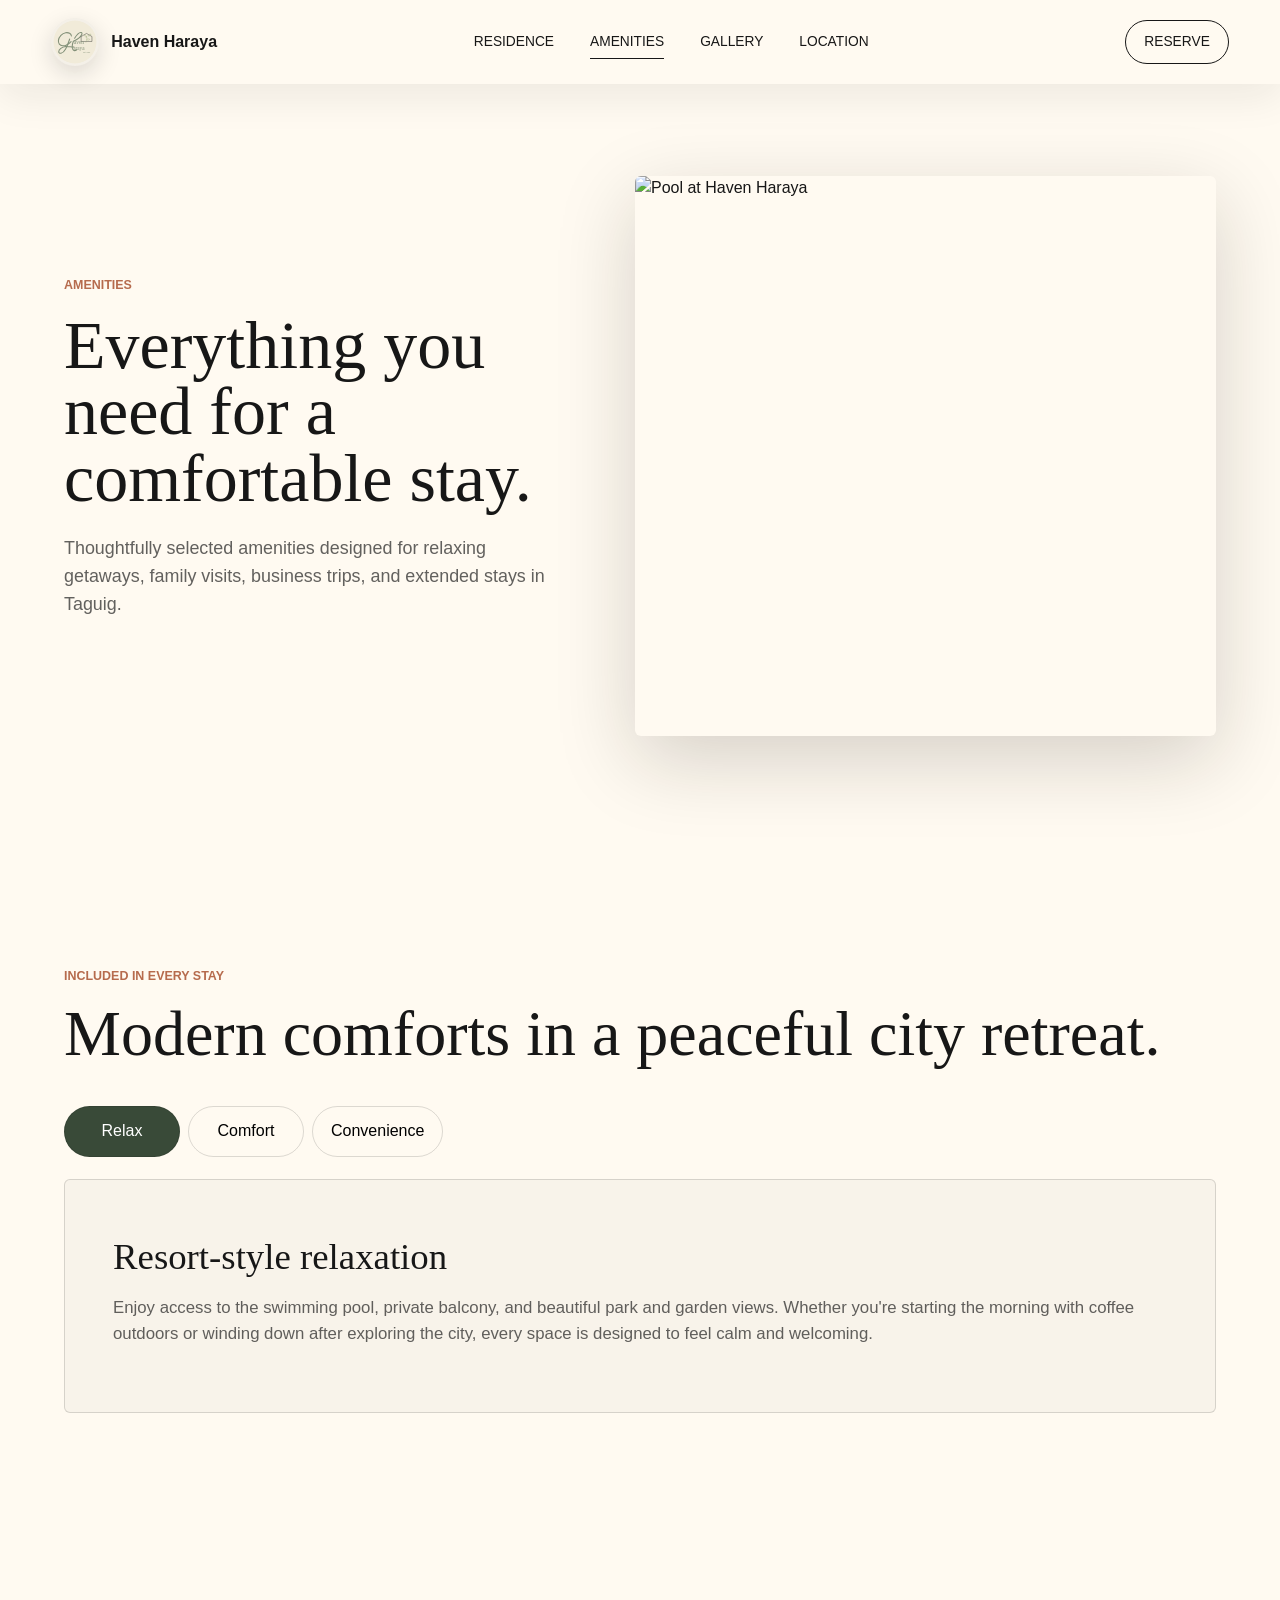
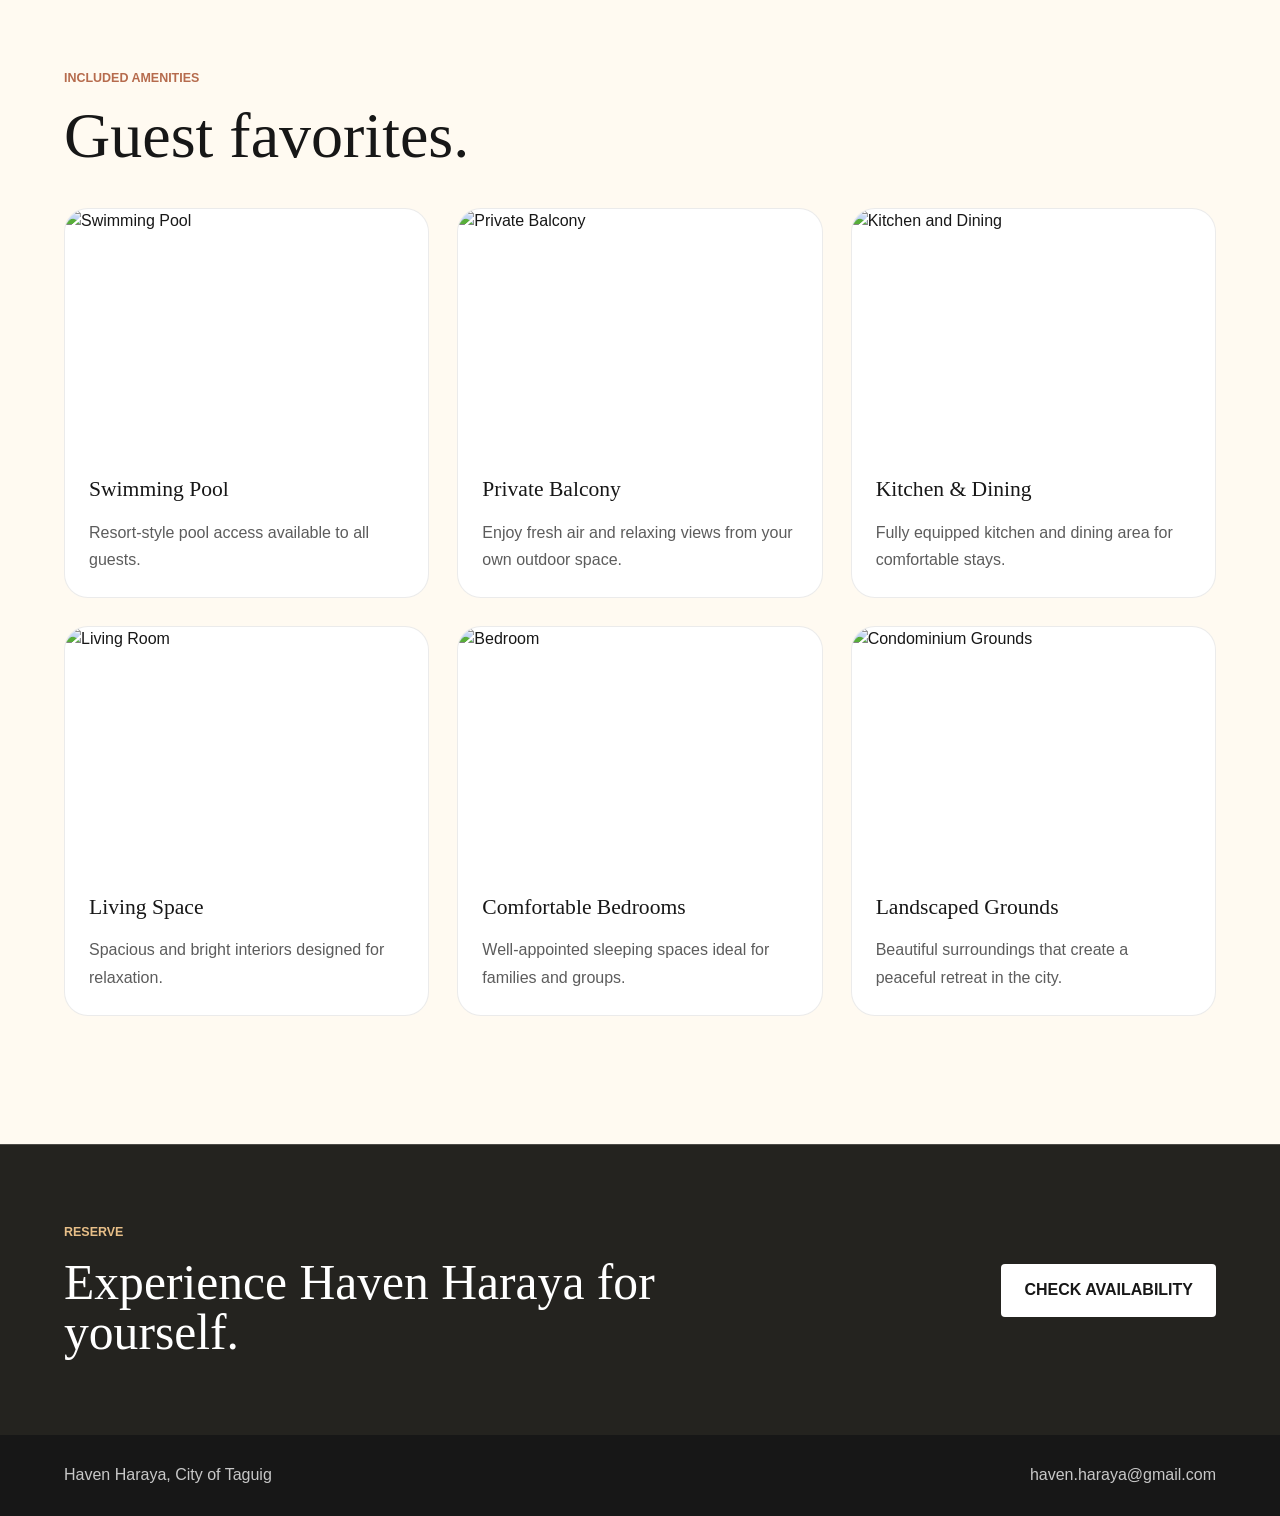
==== amenities.html @ d43b588c "Add files via upload" ====
<!doctype html>
<html lang="en">
  <head>
    <meta charset="UTF-8" />
    <meta name="viewport" content="width=device-width, initial-scale=1.0" />
    <meta name="description" content="Amenities at Haven Haraya including pool access, balcony, parking, smart lock, and park and garden views." />
    <title>Amenities | Haven Haraya</title>
    <link rel="icon" type="image/svg+xml" href="assets/favicon.svg" />
    <link rel="preconnect" href="https://a0.muscache.com" />
    <link rel="stylesheet" href="styles.css" />
    <link rel="preconnect" href="https://fonts.googleapis.com" />
<link rel="preconnect" href="https://fonts.gstatic.com" crossorigin />
<link href="https://fonts.googleapis.com/css2?family=Inter:opsz,wght@14..32,300;14..32,400;14..32,500;14..32,600;14..32,700&family=Cormorant+Garamond:ital,wght@0,400;0,500;0,600;1,400&display=swap" rel="stylesheet" />
<link rel="stylesheet" href="https://cdnjs.cloudflare.com/ajax/libs/font-awesome/6.0.0-beta3/css/all.min.css" />
  </head>
  <body>
    <div class="scroll-meter" aria-hidden="true"></div>
    <header class="site-header page-header" data-header>
      <a class="brand" href="index.html" aria-label="Haven Haraya home">
        <img class="brand-logo" src="assets/haven-haraya-logo.svg" alt="" />
        <span class="brand-text">
          <span>Haven Haraya</span>
        </span>
      </a>
      <nav class="nav-links" aria-label="Primary navigation">
        <a href="residence.html">Residence</a>
        <a href="amenities.html" aria-current="page">Amenities</a>
        <a href="gallery.html">Gallery</a>
        <a href="location.html">Location</a>
      </nav>
      <a class="nav-action" href="reserve.html">Reserve</a>
    </header>

    <main class="page-main">

  <section class="subhero" aria-labelledby="amenities-page-title">
    <div class="subhero-copy reveal">
      <p class="eyebrow">Amenities</p>
      <h1 id="amenities-page-title">
        Everything you need for a comfortable stay.
      </h1>
      <p>
        Thoughtfully selected amenities designed for relaxing getaways,
        family visits, business trips, and extended stays in Taguig.
      </p>
    </div>

    <img
      class="subhero-image reveal"
      src="https://a0.muscache.com/im/pictures/hosting/Hosting-1629801564228977399/original/c15df783-166b-4ce2-bad6-86b29ece0cc2.jpeg"
      alt="Pool at Haven Haraya"
    />
  </section>

  <section class="amenities band" aria-labelledby="amenities-title">
    <div class="section-heading reveal">
      <p class="eyebrow">Included in every stay</p>
      <h2 id="amenities-title">
        Modern comforts in a peaceful city retreat.
      </h2>
    </div>

    <div class="tabs reveal">
      <div class="tab-list" role="tablist" aria-label="Amenity categories">
        <button class="tab active" role="tab" aria-selected="true" data-tab="relax">
          Relax
        </button>

        <button class="tab" role="tab" aria-selected="false" data-tab="comfort">
          Comfort
        </button>

        <button class="tab" role="tab" aria-selected="false" data-tab="convenience">
          Convenience
        </button>
      </div>

      <div class="tab-panel active" id="relax" role="tabpanel">
        <h3>Resort-style relaxation</h3>
        <p>
          Enjoy access to the swimming pool, private balcony,
          and beautiful park and garden views. Whether you're starting
          the morning with coffee outdoors or winding down after exploring
          the city, every space is designed to feel calm and welcoming.
        </p>
      </div>

      <div class="tab-panel" id="comfort" role="tabpanel" hidden>
        <h3>Designed for comfortable living</h3>
        <p>
          Two bedrooms, four beds, air-conditioned interiors,
          a fully equipped kitchen, dining space, and a comfortable
          lounge area provide everything needed for short visits
          and extended stays alike.
        </p>
      </div>

      <div class="tab-panel" id="convenience" role="tabpanel" hidden>
        <h3>Easy city access</h3>
        <p>
          Smart-lock self check-in, on-site parking,
          elevator access, and a location near BGC,
          major business districts, shopping destinations,
          and the airport make every arrival and departure effortless.
        </p>
      </div>
    </div>
  </section>

  <section class="features-grid band reveal">

  <div class="section-heading">
    <p class="eyebrow">Included Amenities</p>
    <h2>Guest favorites.</h2>
  </div>

  <div class="feature-cards">

    <article class="feature-card">
      <img
        src="https://a0.muscache.com/im/pictures/hosting/Hosting-1629801564228977399/original/7925f445-637f-43ef-9a35-27c02c862dc3.jpeg"
        alt="Swimming Pool"
      />
      <div class="feature-content">
        <h3> Swimming Pool</h3>
        <p>
          Resort-style pool access available to all guests.
        </p>
      </div>
    </article>

   <article class="feature-card">
  <img
    src="https://a0.muscache.com/im/pictures/hosting/Hosting-1629801564228977399/original/c87c4d86-3027-45fd-9c8f-ae15d2cd2290.jpeg?im_w=1200"
    alt="Private Balcony"
  />
  <div class="feature-content">
    <h3> Private Balcony</h3>
    <p>
      Enjoy fresh air and relaxing views from your own outdoor space.
    </p>
  </div>
</article>

    <article class="feature-card">
      <img
        src="https://a0.muscache.com/im/pictures/hosting/Hosting-1629801564228977399/original/7013f821-4e8e-4877-8ff0-5b830f845795.jpeg"
        alt="Kitchen and Dining"
      />
      <div class="feature-content">
        <h3> Kitchen & Dining</h3>
        <p>
          Fully equipped kitchen and dining area for comfortable stays.
        </p>
      </div>
    </article>

    <article class="feature-card">
      <img
        src="https://a0.muscache.com/im/pictures/hosting/Hosting-1629801564228977399/original/e32e9834-8706-46f0-b016-dcb64230487a.jpeg"
        alt="Living Room"
      />
      <div class="feature-content">
        <h3> Living Space</h3>
        <p>
          Spacious and bright interiors designed for relaxation.
        </p>
      </div>
    </article>

    <article class="feature-card">
      <img
        src="https://a0.muscache.com/im/pictures/hosting/Hosting-1629801564228977399/original/b7a2b92a-4fa9-4743-ba42-72ff5f5c6a8b.jpeg"
        alt="Bedroom"
      />
      <div class="feature-content">
        <h3>Comfortable Bedrooms</h3>
        <p>
          Well-appointed sleeping spaces ideal for families and groups.
        </p>
      </div>
    </article>

    <article class="feature-card">
      <img
        src="https://a0.muscache.com/im/pictures/hosting/Hosting-1629801564228977399/original/9a73e55d-bfa9-4a3e-84ff-45ddb18be55e.jpeg"
        alt="Condominium Grounds"
      />
      <div class="feature-content">
        <h3> Landscaped Grounds</h3>
        <p>
          Beautiful surroundings that create a peaceful retreat in the city.
        </p>
      </div>
    </article>

  </div>

</section>

  <section class="cta-strip dark" aria-labelledby="amenities-cta">
    <div>
      <p class="eyebrow">Reserve</p>
      <h2 id="amenities-cta">
        Experience Haven Haraya for yourself.
      </h2>
    </div>

    <a class="button primary" href="reserve.html">
      Check Availability
    </a>
  </section>

</main>

    <footer class="site-footer">
      <span>Haven Haraya, City of Taguig</span>
      <a href="mailto:haven.haraya@gmail.com">haven.haraya@gmail.com</a>
    </footer>

    <audio loop playsinline id="ambient-audio">
  <source src="assets/Pufino - Naturally (freetouse.com).mp3" type="audio/mpeg">
</audio>

    <script src="script.js"></script>
  </body>
</html>
---- styles.css ----
:root {
  --ink: #171717;
  --charcoal: #24231f;
  --stone: #f4f0e8;
  --paper: #fffaf1;
  --sage: #667a63;
  --moss: #394a38;
  --clay: #b66b4d;
  --brass: #c6a15b;
  --line: rgba(23, 23, 23, 0.15);
  --white: #ffffff;
  --shadow: 0 24px 80px rgba(27, 24, 19, 0.18);
  --max: 1180px;
}

* {
  box-sizing: border-box;
}

html {
  scroll-behavior: smooth;
}

body {
  margin: 0;
  background: var(--paper);
  color: var(--ink);
  font-family: "Segoe UI", Arial, sans-serif;
  line-height: 1.55;
}

img {
  display: block;
  width: 100%;
}

a {
  color: inherit;
  text-decoration: none;
}

button,
input,
select,
textarea {
  font: inherit;
}

.scroll-meter {
  position: fixed;
  top: 0;
  left: 0;
  z-index: 20;
  width: 0;
  height: 3px;
  background: var(--clay);
}

.site-header {
  position: fixed;
  top: 0;
  left: 0;
  right: 0;
  z-index: 15;
  display: flex;
  align-items: center;
  justify-content: space-between;
  gap: 24px;
  padding: 18px clamp(18px, 4vw, 54px);
  color: var(--white);
  transition: background 220ms ease, color 220ms ease, box-shadow 220ms ease;
  transition:
    background .3s ease,
    backdrop-filter .3s ease,
    box-shadow .3s ease,
    padding .3s ease;
}

.map-overlay {
  position: absolute;
  inset: 0;
  display: flex;
  justify-content: space-between;
  align-items: flex-end;
  padding: 2rem;
  background:
    linear-gradient(
      to top,
      rgba(34, 31, 28, 0.72),
      rgba(34, 31, 28, 0.25) 40%,
      transparent
    );
}

.map-label {
  display: inline-flex;
  align-items: center;
  gap: 8px;

  padding: 8px 14px;
  margin-bottom: 14px;

  background: rgba(214, 189, 152, 0.2);
  color: #f6ede0;

  border: 1px solid rgba(214, 189, 152, 0.25);
  border-radius: 999px;

  font-size: 0.78rem;
  font-weight: 600;
  letter-spacing: 0.08em;
  text-transform: uppercase;
}

.map-info h3 {
  margin: 0;
  color: #fffaf3;
  font-size: 1.8rem;
  font-weight: 700;
}

.map-info p {
  margin-top: 10px;
  color: rgba(255, 250, 243, 0.82);
  line-height: 1.6;
}

.map-btn {
  padding: 14px 24px;
  border-radius: 16px;

  text-decoration: none;
  font-weight: 600;
  transition: all 0.35s ease;
}

.map-btn.primary {
  background: #d6bd98;
  color: #2a241d;
  box-shadow: 0 8px 25px rgba(214, 189, 152, 0.35);
}

.map-btn.primary:hover {
  background: #e0c7a1;
  transform: translateY(-3px);
}

.map-btn.secondary {
  background: rgba(245, 240, 232, 0.12);
  backdrop-filter: blur(18px);

  border: 1px solid rgba(245, 240, 232, 0.18);
  color: #fffaf3;
}

.map-btn.secondary:hover {
  background: rgba(245, 240, 232, 0.2);
  transform: translateY(-3px);
}

.site-header.scrolled {
  background: rgba(255, 250, 241, 0.92);
  color: var(--ink);
  box-shadow: 0 12px 40px rgba(23, 23, 23, 0.08);
  backdrop-filter: blur(16px);
    padding-top: 12px;
  padding-bottom: 12px;
}

.site-header.page-header {
  background: rgba(255, 250, 241, 0.94);
  color: var(--ink);
  box-shadow: 0 12px 40px rgba(23, 23, 23, 0.08);
  backdrop-filter: blur(16px);
}

.brand,
.nav-links,
.hero-actions,
.site-footer {
  display: flex;
  align-items: center;
}

.brand {
  gap: 12px;
  font-weight: 700;
  letter-spacing: 0;
}

.brand-logo {
  width: 48px;
  height: 48px;
  border-radius: 50%;
  background: var(--stone);
  box-shadow: 0 8px 24px rgba(0, 0, 0, 0.14);
}

.brand-text {
  display: grid;
  gap: 1px;
  line-height: 1.05;
}

.brand-text small {
  color: currentColor;
  font-size: 0.72rem;
  font-weight: 600;
  opacity: 0.74;
}

.nav-links {
  gap: clamp(12px, 3vw, 36px);
  font-size: 0.86rem;
  letter-spacing: 0;
  text-transform: uppercase;
}

.nav-links a,
.nav-action,
.inline-link {
  position: relative;
}

.nav-links a::after,
.inline-link::after {
  position: absolute;
  right: 0;
  bottom: -6px;
  left: 0;
  height: 1px;
  background: currentColor;
  transform: scaleX(0);
  transform-origin: left;
  transition: transform 180ms ease;
  content: "";
}

.nav-links a:hover::after,
.nav-links a[aria-current="page"]::after,
.inline-link:hover::after {
  transform: scaleX(1);
}

.nav-action {
  padding: 10px 18px;
  border: 1px solid currentColor;
  border-radius: 999px;
  font-size: 0.86rem;
  letter-spacing: 0;
  text-transform: uppercase;
}

.nav-action[aria-current="page"] {
  background: var(--ink);
  color: var(--white);
}

.hero {
  position: relative;
  min-height: 94vh;
  display: grid;
  align-items: end;
  overflow: hidden;
  background: var(--charcoal);
  color: var(--white);

  padding-bottom: 140px;
}

.hero-media,
.hero-shade {
  position: absolute;
  inset: 0;
}

.hero-media img {
  height: 100%;
  object-fit: cover;
}

.hero-shade {
  background:
    linear-gradient(
      to top,
      rgba(0,0,0,.72),
      rgba(0,0,0,.25)
    );
}

.hero-content {
  position: relative;
  z-index: 3;
  max-width: 830px;
  padding: 22vh clamp(22px, 6vw, 86px) 12vh;
}

.eyebrow,
.section-kicker {
  margin: 0 0 16px;
  color: var(--clay);
  font-size: 0.78rem;
  font-weight: 800;
  letter-spacing: 0;
  text-transform: uppercase;
}

.hero .eyebrow,
.dark .eyebrow {
  color: #e8bf88;
}

.hero-slogan {
  margin-bottom: 20px;
  color: rgba(255, 255, 255, 0.9);
  font-family: Georgia, "Times New Roman", serif;
  font-size: 1.42rem;
}

h1,
h2,
h3,
p {
  margin-top: 0;
}

h1 {
  max-width: 760px;
  margin-bottom: 24px;
  font-family: Georgia, "Times New Roman", serif;
  font-size: 6.6rem;
  font-weight: 400;
  line-height: 0.92;
}

h2 {
  margin-bottom: 22px;
  font-family: Georgia, "Times New Roman", serif;
  font-size: 4rem;
  font-weight: 400;
  line-height: 1;
}

h3 {
  margin-bottom: 10px;
  font-size: 1rem;
  letter-spacing: 0;
}

.hero-copy {
  max-width: 610px;
  font-size: 1.18rem;
  color: rgba(255, 255, 255, 0.86);
}

.hero-actions {
  flex-wrap: wrap;
  gap: 14px;
  margin-top: 34px;
}

.button {
  display: inline-flex;
  justify-content: center;
  align-items: center;
  min-height: 48px;
  padding: 13px 22px;
  border: 1px solid transparent;
  border-radius: 4px;
  cursor: pointer;
  font-weight: 800;
  letter-spacing: 0;
  text-transform: uppercase;
  transition: transform 180ms ease, background 180ms ease, color 180ms ease;
  transition:
    transform .25s ease,
    box-shadow .25s ease;
}

.button:hover {
  transform: translateY(-2px);
  transform: translateY(-2px);
  box-shadow: 0 18px 40px rgba(0,0,0,.15);
}

.button.primary {
  background: var(--white);
  color: var(--ink);
}

.booking-form .button.primary {
  background: var(--ink);
  color: var(--white);
}

.button.ghost {
  background: rgba(255, 255, 255, 0.08);
  color: var(--white);
  border-color: rgba(255, 255, 255, 0.5);
}

.button.secondary {
  background: transparent;
  border-color: var(--line);
}

.hero-stats {
  position: absolute;
  right: clamp(18px, 5vw, 80px);
  left: clamp(18px, 5vw, 80px);
  bottom: 30px;

  display: grid;
  grid-template-columns: repeat(4, 1fr);
  gap: 40px;

  padding-top: 24px;
  z-index: 1;

   backdrop-filter: blur(20px);
  background: rgba(255,255,255,.08);
  border: 1px solid rgba(255,255,255,.12);
  border-radius: 24px;
  padding: 24px;
}

.hero-stats::before {
  content: "";
  position: absolute;
  top: 0;
  left: 0;
  right: 0;
  height: 1px;
  background: rgba(255, 255, 255, 0.32);
}

.hero-stats > div {
  display: flex;
  flex-direction: column;
  align-items: flex-start;
}

.hero-stats strong {
  display: block;
  margin-bottom: 8px;
  color: var(--white);
  font-family: Georgia, "Times New Roman", serif;
  font-size: 2.8rem;
  font-weight: 400;
  line-height: 1;
}

.hero-stats span {
  color: rgba(255, 255, 255, 0.72);
  font-size: 1rem;
  line-height: 1.3;
}
.band {
  padding: clamp(72px, 10vw, 140px) clamp(20px, 5vw, 72px);
}

.page-main {
  padding-top: 74px;
}

.subhero {
  display: grid;
  grid-template-columns: minmax(0, 0.92fr) minmax(0, 1.08fr);
  gap: clamp(28px, 6vw, 76px);
  align-items: center;
  min-height: 620px;
  padding: clamp(52px, 8vw, 110px) clamp(20px, 5vw, 72px);
  background: var(--paper);
}

.subhero h1 {
  font-size: 4.25rem;
  line-height: 0.98;
}

.subhero.dark {
  background: var(--charcoal);
}

.subhero-copy {
  max-width: 720px;
}

.subhero-copy p:not(.eyebrow) {
  max-width: 620px;
  color: rgba(23, 23, 23, 0.68);
  font-size: 1.12rem;
}

.subhero.dark .subhero-copy p:not(.eyebrow) {
  color: rgba(255, 255, 255, 0.72);
}

.subhero-image {
  height: min(58vw, 560px);
  min-height: 360px;
  object-fit: cover;
  border-radius: 6px;
  box-shadow: var(--shadow);
}

.location-grid,
.reserve,
.experience {
  display: grid;
  grid-template-columns: minmax(0, 0.82fr) minmax(0, 1.18fr);
  gap: clamp(34px, 7vw, 96px);
  max-width: var(--max);
  margin: 0 auto;
}

/* ===== WHY HAVEN HARAYA – ENHANCED SECTION ===== */

.intro {
  background: linear-gradient(145deg, #fffaf5 0%, #fef7ec 100%);
  position: relative;
  isolation: isolate;
}

/* subtle background pattern */
.intro::before {
  content: '';
  position: absolute;
  inset: 0;
  background-image: radial-gradient(circle at 20% 40%, rgba(182,107,77,0.03) 1.5px, transparent 1.5px);
  background-size: 32px 32px;
  pointer-events: none;
  z-index: 0;
}

.intro-grid {
  max-width: var(--max, 1180px);
  margin: 0 auto;
  display: grid;
  grid-template-columns: 1fr 1.2fr;
  gap: 64px;
  align-items: start;
  position: relative;
  z-index: 2;
}

/* left column */
.intro-copy h2 {
  font-family: 'Cormorant Garamond', Georgia, serif;
  font-size: 3.6rem;
  font-weight: 500;
  line-height: 1.15;
  margin: 0.75rem 0 1.2rem;
  color: var(--charcoal, #24231f);
  letter-spacing: -0.01em;
}

.section-kicker {
  display: inline-block;
  font-size: 0.75rem;
  text-transform: uppercase;
  letter-spacing: 3px;
  font-weight: 600;
  color: var(--clay, #b66b4d);
  background: rgba(182, 107, 77, 0.1);
  padding: 5px 14px;
  border-radius: 40px;
  margin-bottom: 1rem;
  backdrop-filter: blur(2px);
}

.intro-copy p {
  font-size: 1.05rem;
  line-height: 1.6;
  color: rgba(23, 23, 23, 0.72);
  margin-bottom: 2rem;
  max-width: 90%;
}

.intro-accent {
  display: flex;
  gap: 16px;
  flex-wrap: wrap;
  margin-top: 0.5rem;
}

.badge {
  display: inline-flex;
  align-items: center;
  gap: 8px;
  background: white;
  border-radius: 60px;
  padding: 6px 16px;
  font-size: 0.8rem;
  font-weight: 500;
  color: var(--ink);
  box-shadow: 0 2px 8px rgba(0,0,0,0.03), 0 0 0 1px rgba(0,0,0,0.02);
  transition: all 0.2s ease;
}

.badge i {
  color: var(--clay);
  font-size: 0.85rem;
}

/* right column – card grid */
.listing-grid {
  display: grid;
  grid-template-columns: repeat(2, 1fr);
  gap: 28px;
}

.detail-card {
  background: white;
  border-radius: 28px;
  padding: 28px 24px 24px 24px;
  position: relative;
  transition: all 0.35s cubic-bezier(0.2, 0, 0, 1);
  box-shadow: 0 8px 20px rgba(0, 0, 0, 0.02), 0 2px 4px rgba(0, 0, 0, 0.02);
  border: 1px solid rgba(0, 0, 0, 0.04);
}

.detail-card:hover {
  transform: translateY(-8px);
  box-shadow: 0 24px 48px -12px rgba(0, 0, 0, 0.18), 0 0 0 1px rgba(182, 107, 77, 0.15);
  border-color: rgba(182, 107, 77, 0.2);
}

/* icon circle */
.detail-icon {
  width: 56px;
  height: 56px;
  background: rgba(102, 122, 99, 0.08);
  border-radius: 32px;
  display: flex;
  align-items: center;
  justify-content: center;
  margin-bottom: 28px;
  transition: all 0.25s ease;
}

.detail-icon i {
  font-size: 1.8rem;
  color: var(--moss, #394a38);
  transition: transform 0.2s ease;
}

.detail-card:hover .detail-icon {
  background: rgba(182, 107, 77, 0.12);
}

.detail-card:hover .detail-icon i {
  transform: scale(1.05);
  color: var(--clay);
}

.detail-card h3 {
  font-size: 1.35rem;
  font-weight: 600;
  margin: 0 0 12px 0;
  letter-spacing: -0.2px;
  color: var(--charcoal);
}

.detail-card p {
  font-size: 0.9rem;
  line-height: 1.5;
  color: rgba(23, 23, 23, 0.68);
  margin: 0;
}

.detail-number {
  position: absolute;
  bottom: 20px;
  right: 24px;
  font-size: 3rem;
  font-weight: 600;
  font-family: 'Cormorant Garamond', serif;
  color: rgba(0, 0, 0, 0.04);
  transition: all 0.2s;
  pointer-events: none;
}

.detail-card:hover .detail-number {
  color: rgba(182, 107, 77, 0.1);
  transform: scale(1.02);
}

/* responsive */
@media (max-width: 900px) {
  .intro-grid {
    grid-template-columns: 1fr;
    gap: 48px;
  }
  .intro-copy p {
    max-width: 100%;
  }
  .listing-grid {
    gap: 20px;
  }
}

@media (max-width: 640px) {
  .listing-grid {
    grid-template-columns: 1fr;
    gap: 18px;
  }
  .detail-card {
    padding: 24px 20px 20px;
  }
  .intro-copy h2 {
    font-size: 2.4rem;
  }
  .detail-icon {
    width: 48px;
    height: 48px;
  }
  .detail-icon i {
    font-size: 1.4rem;
  }
}

.page-card-grid,
.detail-grid {
  display: grid;
  grid-template-columns: repeat(4, minmax(0, 1fr));
  gap: 18px;
  max-width: var(--max);
  margin: 0 auto;
}

.page-card,
.detail-panel {
  border: 1px solid rgba(255, 255, 255, 0.18);
  background: rgba(255, 255, 255, 0.06);
  border-radius: 6px;
}

.page-card {
  display: grid;
  min-height: 390px;
  color: var(--white);
  overflow: hidden;
  transition: border-color 180ms ease, transform 180ms ease;
}

.page-card img {
  height: 210px;
  object-fit: cover;
  transition: transform 300ms ease;
}

.page-card:hover img {
  transform: scale(1.04);
}

.page-card:hover {
  border-color: rgba(232, 191, 136, 0.54);
  transform: translateY(-3px);
}

.page-card span,
.page-card p {
  margin-right: 22px;
  margin-left: 22px;
}

.page-card span {
  margin-top: 22px;
  font-family: Georgia, "Times New Roman", serif;
  font-size: 1.42rem;
}

.page-card p {
  color: rgba(255, 255, 255, 0.7);
}

.detail-grid {
  grid-template-columns: repeat(3, minmax(0, 1fr));
}

.detail-panel {
  min-height: 320px;
  padding: clamp(24px, 4vw, 38px);
  background: #f8f3ea;
  border-color: var(--line);
}

.detail-panel span {
  display: block;
  margin-bottom: 56px;
  color: var(--clay);
  font-family: Georgia, "Times New Roman", serif;
}

.detail-panel h2 {
  font-size: 2.2rem;
}

.intro-copy p,
.experience-copy p,
.reserve-copy p,
.tab-panel p,
.timeline-copy {
  color: rgba(23, 23, 23, 0.68);
  font-size: 1.05rem;
}

/* Amenities Cards */

.feature-cards {
  max-width: var(--max);
  margin: 0 auto;

  display: grid;
  grid-template-columns: repeat(3, minmax(0, 1fr));
  gap: 28px;
}

.feature-card {
  overflow: hidden;

  background: #fff;
  border: 1px solid rgba(0,0,0,.08);
  border-radius: 24px;

  transition:
    transform .35s ease,
    box-shadow .35s ease,
    border-color .35s ease;
}

.feature-card:hover {
  transform: translateY(-8px);

  box-shadow:
    0 25px 60px rgba(0,0,0,.12);

  border-color: rgba(182,107,77,.2);
}

.feature-card img {
  width: 100%;
  height: 240px;
  object-fit: cover;

  transition: transform .6s ease;
}

.feature-card:hover img {
  transform: scale(1.05);
}

.feature-content {
  padding: 24px;
}

.feature-content h3 {
  margin-bottom: 12px;

  font-family: Georgia, "Times New Roman", serif;
  font-size: 1.35rem;
  font-weight: 400;
}

.feature-content p {
  margin: 0;
  color: rgba(23,23,23,.7);
  line-height: 1.7;
}


.dark {
  background: var(--charcoal);
  color: var(--white);
}

.experience {
  align-items: center;
}

.experience-image img {
  aspect-ratio: 4 / 5;
  object-fit: cover;
  border-radius: 6px;
  box-shadow: var(--shadow);
}

.dark p,
.dark .timeline-copy {
  color: rgba(255, 255, 255, 0.72);
}

.split-list {
  display: grid;
  grid-template-columns: repeat(2, minmax(0, 1fr));
  gap: 12px;
  margin-top: 32px;
}

.split-list span {
  padding: 14px 0;
  border-top: 1px solid rgba(255, 255, 255, 0.22);
  color: rgba(255, 255, 255, 0.86);
}

.section-heading {
  max-width: var(--max);
  margin: 0 auto 40px;
}

.tabs,
.gallery-layout {
  max-width: var(--max);
  margin: 0 auto;
}

.tab-list {
  display: flex;
  flex-wrap: wrap;
  gap: 8px;
  margin-bottom: 22px;
}

.tab {
  min-width: 116px;
  padding: 12px 18px;
  border: 1px solid var(--line);
  border-radius: 999px;
  background: transparent;
  cursor: pointer;
}

.tab.active {
  background: var(--moss);
  color: var(--white);
}

.tab-panel {
  padding: clamp(28px, 5vw, 48px);
  border: 1px solid var(--line);
  border-radius: 6px;
  background: #f8f3ea;
}

.tab-panel h3 {
  font-family: Georgia, "Times New Roman", serif;
  font-size: 2.3rem;
  font-weight: 400;
}

.gallery-layout {
  display: grid;
  grid-template-columns: minmax(0, 1.35fr) minmax(220px, 0.65fr);
  gap: 18px;
}

.gallery-main,
.gallery-strip button {
  display: block;
  padding: 0;
  border: 0;
  background: transparent;
  cursor: zoom-in;
  overflow: hidden;
}

.gallery-main img {
  height: 670px;
  object-fit: cover;
}

.gallery-strip {
  display: grid;
  grid-template-columns: repeat(2, minmax(0, 1fr));
  gap: 18px;
}

.gallery-strip img {
  height: 326px;
  object-fit: cover;
}

.gallery-main img,
.gallery-strip img {
  border-radius: 6px;
  transition: transform 300ms ease;
}

.gallery-main:hover img,
.gallery-strip button:hover img {
  transform: scale(1.04);
}

.gallery-card {
  overflow: hidden;
}

.gallery-card img {
  transition: transform .6s ease;
}

.gallery-card:hover img {
  transform: scale(1.06);
}
/* Details Section */

.detail-grid {
  max-width: var(--max);
  margin: 0 auto;

  display: grid;
  grid-template-columns: repeat(4, minmax(0, 1fr));
  gap: 24px;
}

.detail-card {
  background: var(--paper);
  border: 1px solid rgba(23,23,23,.06);
}

.detail-icon {
  background: rgba(102,122,99,.10);
  color: var(--moss);
  border: 1px solid rgba(102,122,99,.12);
}

.detail-number {
  color: rgba(57,74,56,.08);
}

.detail-card::before {
  background: linear-gradient(
    90deg,
    var(--moss),
    var(--sage)
  );
}

@media (max-width: 640px) {
  .detail-grid {
    grid-template-columns: 1fr;
  }

  .detail-card {
    min-height: auto;
  }
}
.map-panel {
  position: relative;
  min-height: 460px;
  overflow: hidden;
  background:
    linear-gradient(90deg, rgba(255, 255, 255, 0.08) 1px, transparent 1px),
    linear-gradient(0deg, rgba(255, 255, 255, 0.08) 1px, transparent 1px),
    #30372d;
  background-size: 58px 58px;
  border: 1px solid rgba(255, 255, 255, 0.18);
  border-radius: 6px;
}

.map-embed {
  background: var(--paper);
}

.map-embed .section-heading p:not(.eyebrow) {
  max-width: 680px;
  color: rgba(23, 23, 23, 0.68);
  font-size: 1.05rem;
}

.google-map-frame {
  max-width: var(--max);
  margin: 0 auto;
  overflow: hidden;
  border: 1px solid var(--line);
  border-radius: 6px;
  box-shadow: var(--shadow);
}

.google-map-frame iframe {
  display: block;
  width: 100%;
  height: min(68vh, 540px);
  min-height: 360px;
  border: 0;
}

.map-actions {
  display: flex;
  flex-wrap: wrap;
  gap: 18px;
  align-items: center;
  max-width: var(--max);
  margin: 26px auto 0;
}

.route-line {
  position: absolute;
  inset: 19% 14% 25% 22%;
  border: 1px solid rgba(232, 191, 136, 0.55);
  border-right: 0;
  transform: skew(-14deg);
}

.pin {
  position: absolute;
  display: inline-flex;
  align-items: center;
  gap: 8px;
  padding: 8px 12px;
  background: var(--paper);
  color: var(--ink);
  border-radius: 999px;
  font-size: 0.82rem;
  box-shadow: 0 12px 30px rgba(0, 0, 0, 0.2);
}

.pin::before {
  width: 8px;
  height: 8px;
  background: var(--clay);
  border-radius: 50%;
  content: "";
}

.pin.home {
  top: 35%;
  left: 33%;
}

.pin.bgc {
  top: 19%;
  right: 18%;
}

.pin.airport {
  right: 12%;
  bottom: 20%;
}

.pin.park {
  left: 15%;
  bottom: 23%;
}

.timeline {
  align-self: center;
}

.timeline-item {
  display: flex;
  align-items: center;
  width: 100%;
  gap: 18px;
  padding: 20px 0;
  border: 0;
  border-bottom: 1px solid rgba(255, 255, 255, 0.2);
  background: transparent;
  color: rgba(255, 255, 255, 0.68);
  cursor: pointer;
  font-family: Georgia, "Times New Roman", serif;
  font-size: 2.8rem;
  text-align: left;
}

.timeline-item span {
  color: #e8bf88;
  font-family: "Segoe UI", Arial, sans-serif;
  font-size: 0.8rem;
  font-weight: 800;
}

.timeline-item.active {
  color: var(--white);
}

.timeline-copy {
  min-height: 64px;
  margin-top: 26px;
}

.reserve {
  align-items: start;
}

.booking-form {
  display: grid;
  grid-template-columns: repeat(2, minmax(0, 1fr));
  gap: 16px;
  padding: clamp(22px, 4vw, 36px);
  background: #f8f3ea;
  border: 1px solid var(--line);
  border-radius: 6px;
  box-shadow: var(--shadow);
}

.booking-form label {
  display: grid;
  gap: 8px;
  color: rgba(23, 23, 23, 0.72);
  font-size: 0.88rem;
  font-weight: 700;
}

.booking-form label:nth-child(4),
.booking-form button,
.booking-form .secondary {
  grid-column: 1 / -1;
}

.booking-form input,
.booking-form select,
.booking-form textarea {
  width: 100%;
  border: 1px solid var(--line);
  border-radius: 4px;
  background: var(--white);
  color: var(--ink);
  padding: 14px;
}

.booking-form input:focus,
.booking-form select:focus,
.booking-form textarea:focus,
.button:focus-visible,
.tab:focus-visible,
.timeline-item:focus-visible,
.page-card:focus-visible,
.nav-links a:focus-visible,
.nav-action:focus-visible,
.inline-link:focus-visible {
  outline: 2px solid var(--clay);
  outline-offset: 3px;
}

.booking-form textarea {
  resize: vertical;
}

.site-footer {
  justify-content: space-between;
  gap: 20px;
  padding: 28px clamp(20px, 5vw, 72px);
  background: var(--ink);
  color: rgba(255, 255, 255, 0.76);
}

.cta-strip {
  display: grid;
  grid-template-columns: minmax(0, 1fr) auto;
  gap: 28px;
  align-items: center;
  padding: clamp(48px, 7vw, 78px) clamp(20px, 5vw, 72px);
  background: #ece3d4;
  border-top: 1px solid var(--line);
}

.cta-strip > div {
  max-width: var(--max);
}

.cta-strip h2 {
  max-width: 760px;
  margin-bottom: 0;
  font-size: 3.1rem;
}

.cta-strip:not(.dark) .button.primary {
  background: var(--ink);
  color: var(--white);
}

.cta-strip.dark {
  background: var(--charcoal);
  color: var(--white);
  border-color: rgba(255, 255, 255, 0.18);
}

.lightbox {
  width: min(1040px, 92vw);
  padding: 0;
  border: 0;
  background: var(--ink);
  color: var(--white);
}

.lightbox::backdrop {
  background: rgba(0, 0, 0, 0.72);
}

.lightbox img {
  max-height: 78vh;
  object-fit: contain;
  background: var(--ink);
}

.lightbox p {
  margin: 0;
  padding: 16px 20px 20px;
  color: rgba(255, 255, 255, 0.78);
}

.lightbox-close,
.lightbox-nav {
  position: absolute;
  z-index: 2;
  border: 1px solid rgba(255, 255, 255, 0.36);
  background: rgba(0, 0, 0, 0.38);
  color: var(--white);
  cursor: pointer;
}

.lightbox-close {
  top: 14px;
  right: 14px;
  width: 38px;
  height: 38px;
  border-radius: 50%;
}

.lightbox-nav {
  top: 50%;
  width: 42px;
  height: 58px;
  transform: translateY(-50%);
  font-size: 2rem;
}

.lightbox-nav.prev {
  left: 14px;
}

.lightbox-nav.next {
  right: 14px;
}

.reveal {
  opacity: 0;
  transform: translateY(22px);
  transition: opacity 700ms ease, transform 700ms ease;
}

.reveal.visible {
  opacity: 1;
  transform: translateY(0);
}

@media (max-width: 860px) {
  .site-header {
    align-items: center;
    flex-wrap: wrap;
    gap: 12px;
  }

  .nav-links {
    order: 3;
    width: 100%;
    gap: 8px;
    overflow-x: auto;
    padding: 6px 0 2px;
    scrollbar-width: none;
  }

  .nav-links::-webkit-scrollbar {
    display: none;
  }

  .nav-links a {
    flex: 0 0 auto;
    padding: 7px 11px;
    border: 1px solid rgba(255, 255, 255, 0.38);
    border-radius: 999px;
    background: rgba(255, 255, 255, 0.08);
  }

  .site-header.scrolled .nav-links a,
  .site-header.page-header .nav-links a {
    border-color: var(--line);
    background: rgba(255, 255, 255, 0.58);
  }

  .hero {
    min-height: 880px;
  }

  .hero-content {
    padding-top: 190px;
  }

  .page-main {
    padding-top: 122px;
  }

  h1 {
    font-size: 4.2rem;
  }

  h2 {
    font-size: 3rem;
  }

  .subhero h1 {
    font-size: 3.45rem;
  }

  .timeline-item {
    font-size: 2.25rem;
  }

  .hero-stats,
  .intro-grid,
  .experience,
  .location-grid,
  .reserve,
  .gallery-layout,
  .subhero,
  .page-card-grid,
  .detail-grid {
    grid-template-columns: 1fr;
  }

  .hero-stats {
    right: 22px;
    bottom: 24px;
    left: 22px;
    grid-template-columns: repeat(2, 1fr);
  }

  .gallery-main img,
  .gallery-strip img {
    height: auto;
    aspect-ratio: 4 / 3;
  }

  .subhero {
    min-height: auto;
  }

  .subhero-image {
    height: auto;
    min-height: 0;
    aspect-ratio: 4 / 3;
  }

  .cta-strip {
    grid-template-columns: 1fr;
  }

  .cta-strip h2 {
    font-size: 2.45rem;
  }
}

@media (max-width: 620px) {
  .brand-text small {
    display: none;
  }

  .brand-logo {
    width: 42px;
    height: 42px;
  }

  .nav-action {
    padding: 9px 12px;
  }

  .feature-grid,
  .booking-form,
  .gallery-strip,
  .split-list {
    grid-template-columns: 1fr;
  }

  .hero {
    min-height: 820px;
  }

  h1 {
    font-size: 3.15rem;
  }

  h2,
  .subhero h1,
  .cta-strip h2 {
    font-size: 2.35rem;
  }

  .tab-panel h3,
  .detail-panel h2 {
    font-size: 1.85rem;
  }

  .timeline-item {
    font-size: 1.75rem;
  }

  .hero-stats {
    position: relative;
    right: auto;
    bottom: auto;
    left: auto;
    margin: 0 22px 24px;
  }

  .hero-content {
    padding-bottom: 48px;
  }

  .site-footer {
    align-items: flex-start;
    flex-direction: column;
  }
}
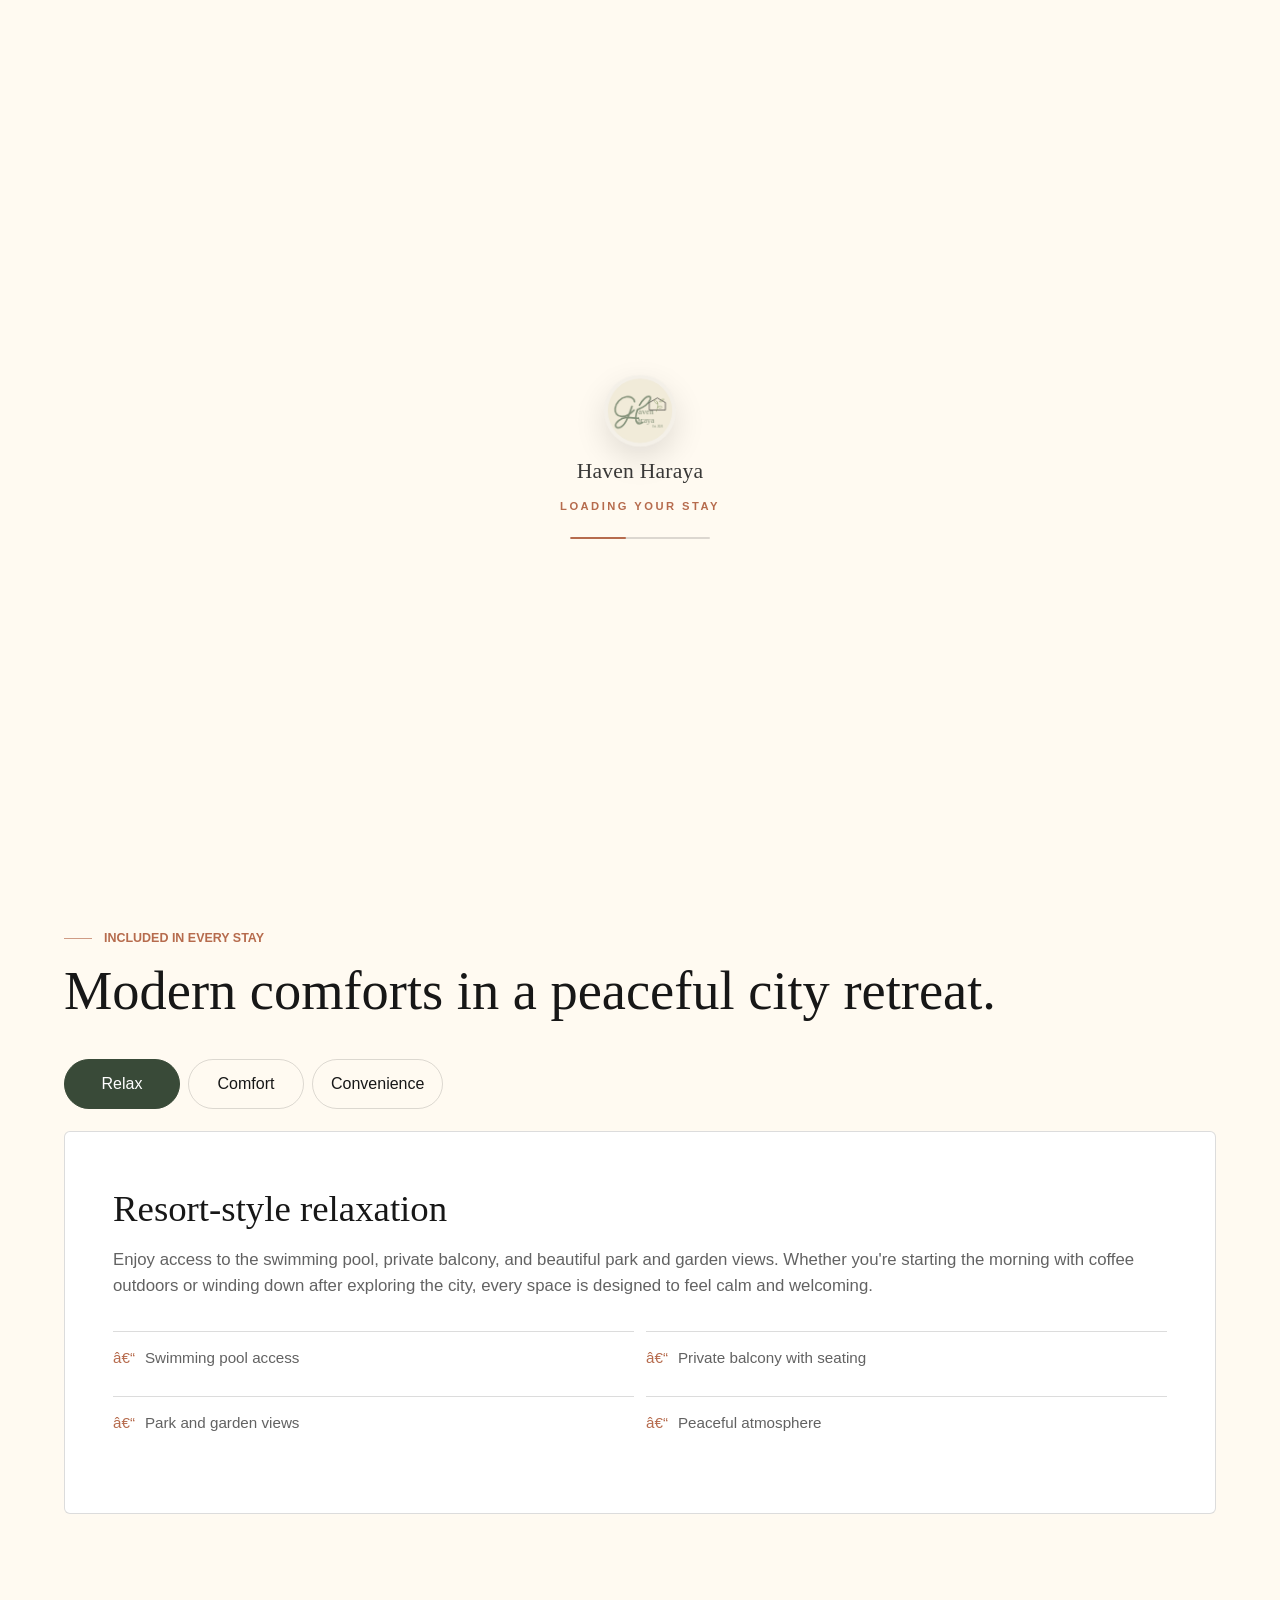
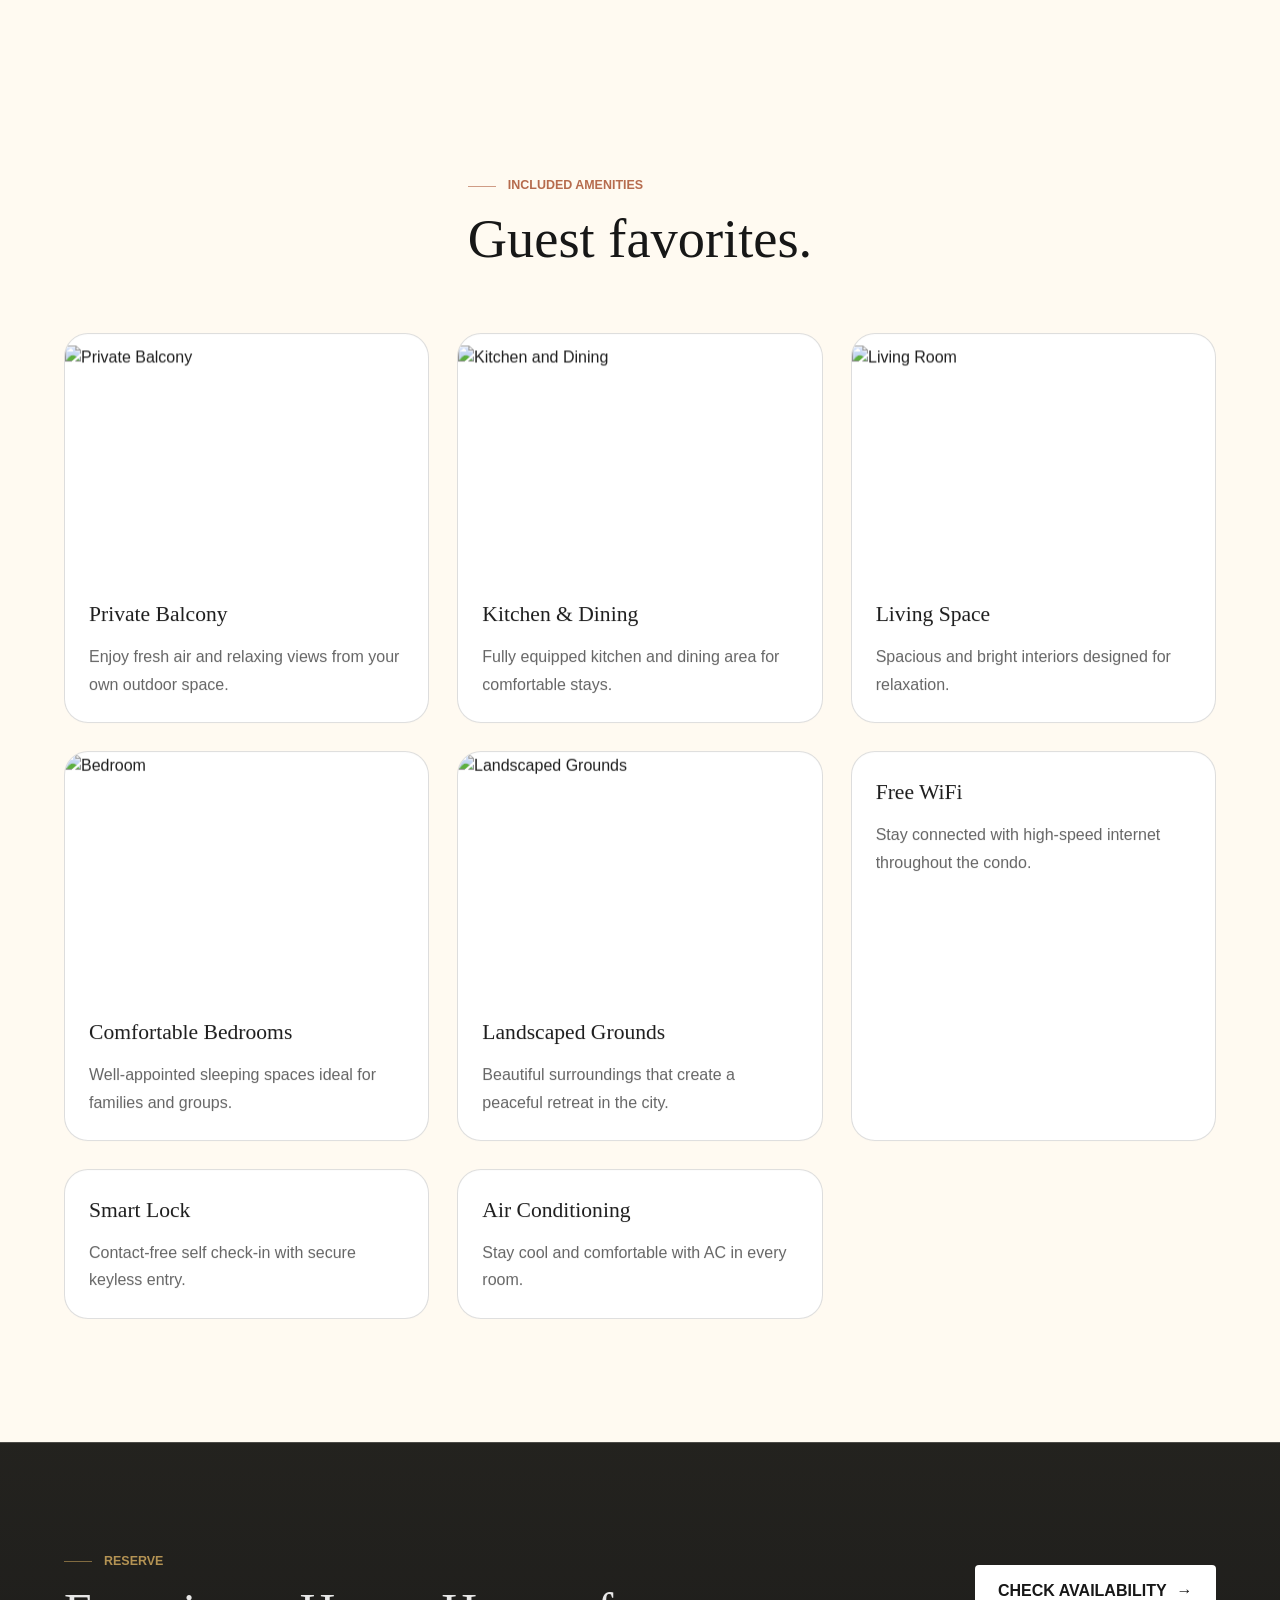
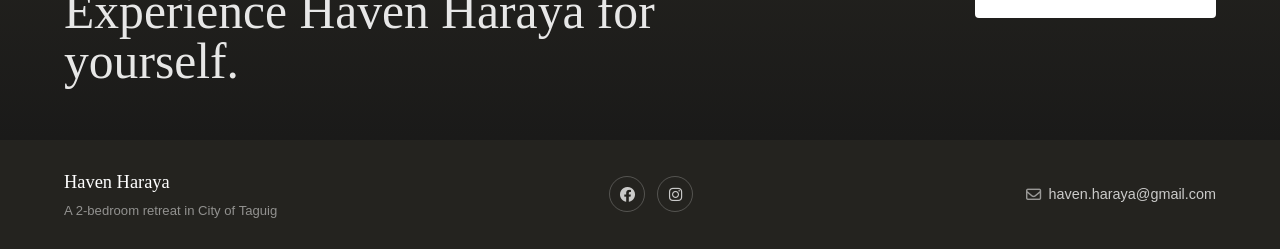
==== commit 3d2a8501: "Add files via upload" ====
--- a/amenities.html
+++ b/amenities.html
@@ -1,227 +1,240 @@
-<!doctype html>
-<html lang="en">
-  <head>
-    <meta charset="UTF-8" />
-    <meta name="viewport" content="width=device-width, initial-scale=1.0" />
-    <meta name="description" content="Amenities at Haven Haraya including pool access, balcony, parking, smart lock, and park and garden views." />
-    <title>Amenities | Haven Haraya</title>
-    <link rel="icon" type="image/svg+xml" href="assets/favicon.svg" />
-    <link rel="preconnect" href="https://a0.muscache.com" />
-    <link rel="stylesheet" href="styles.css" />
-    <link rel="preconnect" href="https://fonts.googleapis.com" />
-<link rel="preconnect" href="https://fonts.gstatic.com" crossorigin />
-<link href="https://fonts.googleapis.com/css2?family=Inter:opsz,wght@14..32,300;14..32,400;14..32,500;14..32,600;14..32,700&family=Cormorant+Garamond:ital,wght@0,400;0,500;0,600;1,400&display=swap" rel="stylesheet" />
-<link rel="stylesheet" href="https://cdnjs.cloudflare.com/ajax/libs/font-awesome/6.0.0-beta3/css/all.min.css" />
-  </head>
-  <body>
-    <div class="scroll-meter" aria-hidden="true"></div>
-    <header class="site-header page-header" data-header>
-      <a class="brand" href="index.html" aria-label="Haven Haraya home">
-        <img class="brand-logo" src="assets/haven-haraya-logo.svg" alt="" />
-        <span class="brand-text">
-          <span>Haven Haraya</span>
-        </span>
-      </a>
-      <nav class="nav-links" aria-label="Primary navigation">
-        <a href="residence.html">Residence</a>
-        <a href="amenities.html" aria-current="page">Amenities</a>
-        <a href="gallery.html">Gallery</a>
-        <a href="location.html">Location</a>
-      </nav>
-      <a class="nav-action" href="reserve.html">Reserve</a>
-    </header>
-
-    <main class="page-main">
-
-  <section class="subhero" aria-labelledby="amenities-page-title">
-    <div class="subhero-copy reveal">
-      <p class="eyebrow">Amenities</p>
-      <h1 id="amenities-page-title">
-        Everything you need for a comfortable stay.
-      </h1>
-      <p>
-        Thoughtfully selected amenities designed for relaxing getaways,
-        family visits, business trips, and extended stays in Taguig.
-      </p>
-    </div>
-
-    <img
-      class="subhero-image reveal"
-      src="https://a0.muscache.com/im/pictures/hosting/Hosting-1629801564228977399/original/c15df783-166b-4ce2-bad6-86b29ece0cc2.jpeg"
-      alt="Pool at Haven Haraya"
-    />
-  </section>
-
-  <section class="amenities band" aria-labelledby="amenities-title">
-    <div class="section-heading reveal">
-      <p class="eyebrow">Included in every stay</p>
-      <h2 id="amenities-title">
-        Modern comforts in a peaceful city retreat.
-      </h2>
-    </div>
-
-    <div class="tabs reveal">
-      <div class="tab-list" role="tablist" aria-label="Amenity categories">
-        <button class="tab active" role="tab" aria-selected="true" data-tab="relax">
-          Relax
-        </button>
-
-        <button class="tab" role="tab" aria-selected="false" data-tab="comfort">
-          Comfort
-        </button>
-
-        <button class="tab" role="tab" aria-selected="false" data-tab="convenience">
-          Convenience
-        </button>
+<!doctype html>
+<html lang="en">
+  <head>
+    <meta charset="UTF-8" />
+    <meta name="viewport" content="width=device-width, initial-scale=1.0, viewport-fit=cover" />
+    <meta name="theme-color" content="#24231f" />
+    <script>(function(){var t=localStorage.getItem("haven-theme");var q=new URLSearchParams(location.search).get("theme");var p=window.matchMedia("(prefers-color-scheme: dark)").matches;document.documentElement.setAttribute("data-theme",q||t||(p?"dark":"light"))})();</script>
+    <meta name="description" content="Pool access, balcony, parking, smart lock, and garden views — every amenity included in your stay at Haven Haraya in City of Taguig." />
+    <meta property="og:type" content="website" />
+    <meta property="og:title" content="Amenities | Haven Haraya, Taguig" />
+    <meta property="og:description" content="Pool access, balcony, parking, smart lock, and garden views — every amenity included in your stay at Haven Haraya in City of Taguig." />
+    <meta property="og:image" content="https://a0.muscache.com/im/pictures/hosting/Hosting-1629801564228977399/original/c15df783-166b-4ce2-bad6-86b29ece0cc2.jpeg" />
+    <meta property="og:locale" content="en_US" />
+    <meta name="twitter:card" content="summary_large_image" />
+    <title>Amenities | Haven Haraya, Taguig</title>
+    <link rel="icon" type="image/svg+xml" href="assets/favicon.svg" />
+    <link rel="canonical" href="https://havenharaya.com/amenities.html" />
+    <link rel="preconnect" href="https://a0.muscache.com" />
+    <link rel="stylesheet" href="styles.css" />
+    <noscript><style>.page-loader { display: none !important; }</style></noscript>
+    <link rel="preconnect" href="https://fonts.googleapis.com" />
+    <link rel="preconnect" href="https://fonts.gstatic.com" crossorigin />
+    <link href="https://fonts.googleapis.com/css2?family=Inter:opsz,wght@14..32,300;14..32,400;14..32,500;14..32,600;14..32,700&family=Cormorant+Garamond:ital,wght@0,400;0,500;0,600;1,400&display=swap" rel="stylesheet" />
+    <link rel="stylesheet" href="https://cdnjs.cloudflare.com/ajax/libs/font-awesome/6.0.0-beta3/css/all.min.css" />
+  </head>
+  <body>
+    <div class="page-loader" id="page-loader" aria-hidden="true">
+      <div class="page-loader-inner">
+        <img class="page-loader-logo" src="assets/haven-haraya-logo.svg" alt="" />
+        <div class="page-loader-text">Haven Haraya</div>
+        <div class="page-loader-tag">Loading your stay</div>
+        <div class="page-loader-bar" aria-hidden="true"><div class="page-loader-bar-fill"></div></div>
+      </div>
+    </div>
+    <div class="scroll-meter" aria-hidden="true"></div>
+    <a class="skip-link" href="#top">Skip to content</a>
+    <header class="site-header page-header" data-header>
+      <a class="brand" href="index.html" aria-label="Haven Haraya home">
+        <img class="brand-logo" src="assets/haven-haraya-logo.svg" alt="" />
+        <span class="brand-text">
+          <span>Haven Haraya</span>
+        </span>
+      </a>
+      <nav class="nav-links" aria-label="Primary navigation">
+        <a href="residence.html">Residence</a>
+        <a href="amenities.html" aria-current="page">Amenities</a>
+        <a href="gallery.html">Gallery</a>
+        <a href="location.html">Location</a>
+        <a href="faq.html">FAQ</a>
+        <a href="guidebooks.html">Guidebooks</a>
+      </nav>
+      <a class="nav-action magnetic" data-magnetic-strength="0.25" href="reserve.html">Reserve</a>
+      <button class="theme-toggle" id="theme-toggle" aria-label="Toggle dark mode" aria-pressed="false"><i class="fa-solid fa-moon" aria-hidden="true"></i></button>
+      <button class="audio-toggle" id="audio-toggle" aria-label="Toggle ambient audio"><i class="fa-solid fa-volume-xmark"></i></button>
+      <button class="menu-toggle" aria-label="Toggle navigation menu"><span></span><span></span><span></span></button>
+    </header>
+    <nav class="nav-overlay" aria-label="Mobile navigation">
+      <a href="residence.html">Residence</a>
+      <a href="amenities.html" aria-current="page">Amenities</a>
+      <a href="gallery.html">Gallery</a>
+      <a href="location.html">Location</a>
+      <a href="faq.html">FAQ</a>
+      <a href="guidebooks.html">Guidebooks</a>
+      <a class="nav-action" href="reserve.html">Reserve</a>
+    </nav>
+
+    <main class="page-main" id="top">
+      <section class="subhero dark bg-cover" style="background-image: url(https://a0.muscache.com/im/pictures/hosting/Hosting-1629801564228977399/original/c15df783-166b-4ce2-bad6-86b29ece0cc2.jpeg); background-position: center 40%" aria-labelledby="amenities-page-title">
+        <div class="subhero-content" data-motion-y="45">
+          <div class="subhero-copy">
+            <p class="eyebrow">Amenities</p>
+            <h1 id="amenities-page-title" data-reveal-words>Pool, balcony, and a quiet green view from every window.</h1>
+            <p class="reveal-blur">Pool access, a private balcony, dedicated parking, smart-lock self check-in, and park-side garden views — every amenity you need to settle into Taguig.</p>
+          </div>
+        </div>
+      </section>
+
+      <section class="amenities band" aria-labelledby="amenities-title">
+        <div class="section-heading reveal">
+          <p class="eyebrow">Included in every stay</p>
+          <h2 id="amenities-title" data-reveal-words>Modern comforts in a peaceful city retreat.</h2>
+        </div>
+
+        <div class="tabs reveal">
+          <div class="tab-list" role="tablist" aria-label="Amenity categories">
+            <button class="tab active" role="tab" aria-selected="true" data-tab="relax">Relax</button>
+            <button class="tab" role="tab" aria-selected="false" data-tab="comfort">Comfort</button>
+            <button class="tab" role="tab" aria-selected="false" data-tab="convenience">Convenience</button>
+          </div>
+
+          <div class="tab-panel active" id="relax" role="tabpanel">
+            <h3>Resort-style relaxation</h3>
+            <p>Enjoy access to the swimming pool, private balcony, and beautiful park and garden views. Whether you're starting the morning with coffee outdoors or winding down after exploring the city, every space is designed to feel calm and welcoming.</p>
+            <ul class="split-list">
+              <li>Swimming pool access</li>
+              <li>Private balcony with seating</li>
+              <li>Park and garden views</li>
+              <li>Peaceful atmosphere</li>
+            </ul>
+          </div>
+
+          <div class="tab-panel" id="comfort" role="tabpanel" hidden>
+            <h3>Designed for comfortable living</h3>
+            <p>Two bedrooms, four beds, air-conditioned interiors, a fully equipped kitchen, dining space, and a comfortable lounge area provide everything needed for short visits and extended stays alike.</p>
+            <ul class="split-list">
+              <li>Air conditioning in all rooms</li>
+              <li>Fully equipped kitchen</li>
+              <li>Flat-screen TV</li>
+              <li>High-speed WiFi</li>
+              <li>In-unit washer</li>
+              <li>Dining table for four</li>
+            </ul>
+          </div>
+
+          <div class="tab-panel" id="convenience" role="tabpanel" hidden>
+            <h3>Easy city access</h3>
+            <p>Smart-lock self check-in, on-site parking, elevator access, and a location near BGC, major business districts, shopping destinations, and the airport make every arrival and departure effortless.</p>
+            <ul class="split-list">
+              <li>Smart-lock self check-in</li>
+              <li>Dedicated parking slot</li>
+              <li>Elevator access</li>
+              <li>Near BGC and Makati</li>
+              <li>Close to NAIA airport</li>
+              <li>24-hour building security</li>
+            </ul>
+          </div>
+        </div>
+      </section>
+
+      <section class="features-grid band reveal">
+        <div class="section-heading">
+          <p class="eyebrow">Included Amenities</p>
+          <h2>Guest favorites.</h2>
+        </div>
+        <div class="feature-cards reveal-stagger-up" data-motion-y="25">
+          <article class="feature-card card-lift glow-border">
+            <img src="https://a0.muscache.com/im/pictures/hosting/Hosting-1629801564228977399/original/c87c4d86-3027-45fd-9c8f-ae15d2cd2290.jpeg" alt="Private Balcony" />
+            <div class="feature-content">
+              <h3>Private Balcony</h3>
+              <p>Enjoy fresh air and relaxing views from your own outdoor space.</p>
+            </div>
+          </article>
+          <article class="feature-card card-lift glow-border">
+            <img src="https://a0.muscache.com/im/pictures/hosting/Hosting-1629801564228977399/original/7013f821-4e8e-4877-8ff0-5b830f845795.jpeg" alt="Kitchen and Dining" />
+            <div class="feature-content">
+              <h3>Kitchen & Dining</h3>
+              <p>Fully equipped kitchen and dining area for comfortable stays.</p>
+            </div>
+          </article>
+          <article class="feature-card card-lift glow-border">
+            <img src="https://a0.muscache.com/im/pictures/hosting/Hosting-1629801564228977399/original/e32e9834-8706-46f0-b016-dcb64230487a.jpeg" alt="Living Room" />
+            <div class="feature-content">
+              <h3>Living Space</h3>
+              <p>Spacious and bright interiors designed for relaxation.</p>
+            </div>
+          </article>
+          <article class="feature-card card-lift glow-border">
+            <img src="https://a0.muscache.com/im/pictures/hosting/Hosting-1629801564228977399/original/b7a2b92a-4fa9-4743-ba42-72ff5f5c6a8b.jpeg" alt="Bedroom" />
+            <div class="feature-content">
+              <h3>Comfortable Bedrooms</h3>
+              <p>Well-appointed sleeping spaces ideal for families and groups.</p>
+            </div>
+          </article>
+          <article class="feature-card card-lift glow-border">
+            <img src="https://a0.muscache.com/im/pictures/hosting/Hosting-1629801564228977399/original/9a73e55d-bfa9-4a3e-84ff-45ddb18be55e.jpeg" alt="Landscaped Grounds" />
+            <div class="feature-content">
+              <h3>Landscaped Grounds</h3>
+              <p>Beautiful surroundings that create a peaceful retreat in the city.</p>
+            </div>
+          </article>
+          <article class="feature-card card-lift glow-border">
+            <div class="feature-content">
+              <h3>Free WiFi</h3>
+              <p>Stay connected with high-speed internet throughout the condo.</p>
+            </div>
+          </article>
+          <article class="feature-card card-lift glow-border">
+            <div class="feature-content">
+              <h3>Smart Lock</h3>
+              <p>Contact-free self check-in with secure keyless entry.</p>
+            </div>
+          </article>
+          <article class="feature-card card-lift glow-border">
+            <div class="feature-content">
+              <h3>Air Conditioning</h3>
+              <p>Stay cool and comfortable with AC in every room.</p>
+            </div>
+          </article>
+        </div>
+      </section>
+
+      <section class="cta-strip dark bg-cover" style="background-image: url(https://a0.muscache.com/im/pictures/hosting/Hosting-1629801564228977399/original/c15df783-166b-4ce2-bad6-86b29ece0cc2.jpeg); background-position: center 40%" aria-labelledby="amenities-cta">
+        <div data-motion-y="35">
+          <p class="eyebrow">Reserve</p>
+          <h2 id="amenities-cta" data-reveal-words>Experience Haven Haraya for yourself.</h2>
+        </div>
+        <a class="button primary magnetic" data-magnetic-strength="0.3" href="reserve.html">Check Availability</a>
+      </section>
+    </main>
+
+    <footer class="site-footer">
+      <div class="footer-brand">
+        <span class="footer-name">Haven Haraya</span>
+        <span class="footer-tagline">A 2-bedroom retreat in City of Taguig</span>
+      </div>
+      <div class="social-links">
+        <a href="https://www.facebook.com/profile.php?id=61588551930572" target="_blank" rel="noopener noreferrer" aria-label="Facebook"><i class="fa-brands fa-facebook"></i></a>
+        <a href="https://www.instagram.com/haven.haraya/" target="_blank" rel="noopener noreferrer" aria-label="Instagram"><i class="fa-brands fa-instagram"></i></a>
+      </div>
+      <a href="mailto:haven.haraya@gmail.com" class="footer-email"><i class="fa-regular fa-envelope"></i> haven.haraya@gmail.com</a>
+    </footer>
+
+    <audio loop playsinline id="ambient-audio">
+      <source src="assets/Pufino - Naturally (freetouse.com).mp3" type="audio/mpeg">
+    </audio>
+
+    <div class="scroll-progress-ring" aria-hidden="true">
+      <svg viewBox="0 0 100 100">
+        <circle class="ring-bg" cx="50" cy="50" r="42" />
+        <circle class="ring-fill" cx="50" cy="50" r="42" />
+      </svg>
+      <span class="ring-text">0%</span>
+    </div>
+        <aside class="sticky-cta" id="sticky-cta" aria-label="Reservation shortcut">
+      <div class="sticky-cta-inner">
+        <div class="sticky-cta-label">
+          <span class="sticky-cta-eyebrow">From</span>
+          <span class="sticky-cta-price">AED 698<small>2 nights min</small></span>
+        </div>
+        <a class="sticky-cta-button magnetic" href="reserve.html" data-cta="sticky">
+          Reserve
+          <i class="fa-solid fa-arrow-right" aria-hidden="true"></i>
+        </a>
       </div>
-
-      <div class="tab-panel active" id="relax" role="tabpanel">
-        <h3>Resort-style relaxation</h3>
-        <p>
-          Enjoy access to the swimming pool, private balcony,
-          and beautiful park and garden views. Whether you're starting
-          the morning with coffee outdoors or winding down after exploring
-          the city, every space is designed to feel calm and welcoming.
-        </p>
-      </div>
-
-      <div class="tab-panel" id="comfort" role="tabpanel" hidden>
-        <h3>Designed for comfortable living</h3>
-        <p>
-          Two bedrooms, four beds, air-conditioned interiors,
-          a fully equipped kitchen, dining space, and a comfortable
-          lounge area provide everything needed for short visits
-          and extended stays alike.
-        </p>
-      </div>
-
-      <div class="tab-panel" id="convenience" role="tabpanel" hidden>
-        <h3>Easy city access</h3>
-        <p>
-          Smart-lock self check-in, on-site parking,
-          elevator access, and a location near BGC,
-          major business districts, shopping destinations,
-          and the airport make every arrival and departure effortless.
-        </p>
-      </div>
-    </div>
-  </section>
-
-  <section class="features-grid band reveal">
-
-  <div class="section-heading">
-    <p class="eyebrow">Included Amenities</p>
-    <h2>Guest favorites.</h2>
-  </div>
-
-  <div class="feature-cards">
-
-    <article class="feature-card">
-      <img
-        src="https://a0.muscache.com/im/pictures/hosting/Hosting-1629801564228977399/original/7925f445-637f-43ef-9a35-27c02c862dc3.jpeg"
-        alt="Swimming Pool"
-      />
-      <div class="feature-content">
-        <h3> Swimming Pool</h3>
-        <p>
-          Resort-style pool access available to all guests.
-        </p>
-      </div>
-    </article>
-
-   <article class="feature-card">
-  <img
-    src="https://a0.muscache.com/im/pictures/hosting/Hosting-1629801564228977399/original/c87c4d86-3027-45fd-9c8f-ae15d2cd2290.jpeg?im_w=1200"
-    alt="Private Balcony"
-  />
-  <div class="feature-content">
-    <h3> Private Balcony</h3>
-    <p>
-      Enjoy fresh air and relaxing views from your own outdoor space.
-    </p>
-  </div>
-</article>
-
-    <article class="feature-card">
-      <img
-        src="https://a0.muscache.com/im/pictures/hosting/Hosting-1629801564228977399/original/7013f821-4e8e-4877-8ff0-5b830f845795.jpeg"
-        alt="Kitchen and Dining"
-      />
-      <div class="feature-content">
-        <h3> Kitchen & Dining</h3>
-        <p>
-          Fully equipped kitchen and dining area for comfortable stays.
-        </p>
-      </div>
-    </article>
-
-    <article class="feature-card">
-      <img
-        src="https://a0.muscache.com/im/pictures/hosting/Hosting-1629801564228977399/original/e32e9834-8706-46f0-b016-dcb64230487a.jpeg"
-        alt="Living Room"
-      />
-      <div class="feature-content">
-        <h3> Living Space</h3>
-        <p>
-          Spacious and bright interiors designed for relaxation.
-        </p>
-      </div>
-    </article>
-
-    <article class="feature-card">
-      <img
-        src="https://a0.muscache.com/im/pictures/hosting/Hosting-1629801564228977399/original/b7a2b92a-4fa9-4743-ba42-72ff5f5c6a8b.jpeg"
-        alt="Bedroom"
-      />
-      <div class="feature-content">
-        <h3>Comfortable Bedrooms</h3>
-        <p>
-          Well-appointed sleeping spaces ideal for families and groups.
-        </p>
-      </div>
-    </article>
-
-    <article class="feature-card">
-      <img
-        src="https://a0.muscache.com/im/pictures/hosting/Hosting-1629801564228977399/original/9a73e55d-bfa9-4a3e-84ff-45ddb18be55e.jpeg"
-        alt="Condominium Grounds"
-      />
-      <div class="feature-content">
-        <h3> Landscaped Grounds</h3>
-        <p>
-          Beautiful surroundings that create a peaceful retreat in the city.
-        </p>
-      </div>
-    </article>
-
-  </div>
-
-</section>
-
-  <section class="cta-strip dark" aria-labelledby="amenities-cta">
-    <div>
-      <p class="eyebrow">Reserve</p>
-      <h2 id="amenities-cta">
-        Experience Haven Haraya for yourself.
-      </h2>
-    </div>
-
-    <a class="button primary" href="reserve.html">
-      Check Availability
-    </a>
-  </section>
-
-</main>
-
-    <footer class="site-footer">
-      <span>Haven Haraya, City of Taguig</span>
-      <a href="mailto:haven.haraya@gmail.com">haven.haraya@gmail.com</a>
-    </footer>
-
-    <audio loop playsinline id="ambient-audio">
-  <source src="assets/Pufino - Naturally (freetouse.com).mp3" type="audio/mpeg">
-</audio>
-
-    <script src="script.js"></script>
-  </body>
-</html>
+    </aside>
+    <button class="back-to-top" aria-label="Back to top"><i class="fa-solid fa-arrow-up"></i></button>
+    <script src="script.js"></script>
+  </body>
+</html>
+
--- a/styles.css
+++ b/styles.css
@@ -1,1516 +1,3958 @@
-:root {
-  --ink: #171717;
-  --charcoal: #24231f;
-  --stone: #f4f0e8;
-  --paper: #fffaf1;
-  --sage: #667a63;
-  --moss: #394a38;
-  --clay: #b66b4d;
-  --brass: #c6a15b;
-  --line: rgba(23, 23, 23, 0.15);
-  --white: #ffffff;
-  --shadow: 0 24px 80px rgba(27, 24, 19, 0.18);
-  --max: 1180px;
+﻿:root {
+  --ink: #171717;
+  --ink-soft: rgba(23, 23, 23, 0.68);
+  --ink-mute: rgba(23, 23, 23, 0.5);
+  --ink-faint: rgba(23, 23, 23, 0.06);
+  --charcoal: #24231f;
+  --stone: #f4f0e8;
+  --paper: #fffaf1;
+  --surface: #ffffff;
+  --surface-hover: #f8f5ee;
+  --sage: #667a63;
+  --moss: #394a38;
+  --clay: #b66b4d;
+  --brass: #c6a15b;
+  --line: rgba(23, 23, 23, 0.15);
+  --white: #ffffff;
+  --shadow: 0 24px 80px rgba(27, 24, 19, 0.18);
+  --cta-bg: #ece3d4;
+  --max: 1180px;
+}
+
+[data-theme="dark"] {
+  --ink: #f1ece2;
+  --ink-soft: rgba(241, 236, 226, 0.72);
+  --ink-mute: rgba(241, 236, 226, 0.5);
+  --ink-faint: rgba(241, 236, 226, 0.06);
+  --charcoal: #0a0807;
+  --stone: #2a2622;
+  --paper: #15110d;
+  --surface: #1f1a15;
+  --surface-hover: #2a2520;
+  --sage: #8aa487;
+  --moss: #a8b89c;
+  --clay: #d18664;
+  --brass: #d4b075;
+  --line: rgba(241, 236, 226, 0.12);
+  --white: #ffffff;
+  --shadow: 0 24px 80px rgba(0, 0, 0, 0.5);
+  --cta-bg: #1f1a15;
+}
+
+* {
+  box-sizing: border-box;
 }
-
-* {
-  box-sizing: border-box;
-}
-
-html {
-  scroll-behavior: smooth;
-}
-
-body {
-  margin: 0;
-  background: var(--paper);
-  color: var(--ink);
-  font-family: "Segoe UI", Arial, sans-serif;
-  line-height: 1.55;
-}
-
-img {
-  display: block;
-  width: 100%;
-}
-
-a {
-  color: inherit;
-  text-decoration: none;
-}
-
-button,
-input,
-select,
-textarea {
-  font: inherit;
-}
-
-.scroll-meter {
-  position: fixed;
-  top: 0;
-  left: 0;
-  z-index: 20;
-  width: 0;
-  height: 3px;
-  background: var(--clay);
-}
-
-.site-header {
-  position: fixed;
-  top: 0;
-  left: 0;
-  right: 0;
-  z-index: 15;
-  display: flex;
-  align-items: center;
-  justify-content: space-between;
-  gap: 24px;
-  padding: 18px clamp(18px, 4vw, 54px);
-  color: var(--white);
-  transition: background 220ms ease, color 220ms ease, box-shadow 220ms ease;
-  transition:
-    background .3s ease,
-    backdrop-filter .3s ease,
-    box-shadow .3s ease,
-    padding .3s ease;
-}
-
-.map-overlay {
-  position: absolute;
-  inset: 0;
-  display: flex;
-  justify-content: space-between;
-  align-items: flex-end;
-  padding: 2rem;
-  background:
-    linear-gradient(
-      to top,
-      rgba(34, 31, 28, 0.72),
-      rgba(34, 31, 28, 0.25) 40%,
-      transparent
-    );
-}
-
-.map-label {
-  display: inline-flex;
-  align-items: center;
-  gap: 8px;
-
-  padding: 8px 14px;
-  margin-bottom: 14px;
-
-  background: rgba(214, 189, 152, 0.2);
-  color: #f6ede0;
-
-  border: 1px solid rgba(214, 189, 152, 0.25);
-  border-radius: 999px;
-
-  font-size: 0.78rem;
-  font-weight: 600;
-  letter-spacing: 0.08em;
-  text-transform: uppercase;
-}
-
-.map-info h3 {
-  margin: 0;
-  color: #fffaf3;
-  font-size: 1.8rem;
-  font-weight: 700;
-}
-
-.map-info p {
-  margin-top: 10px;
-  color: rgba(255, 250, 243, 0.82);
-  line-height: 1.6;
-}
-
-.map-btn {
-  padding: 14px 24px;
-  border-radius: 16px;
-
-  text-decoration: none;
-  font-weight: 600;
-  transition: all 0.35s ease;
-}
-
-.map-btn.primary {
-  background: #d6bd98;
-  color: #2a241d;
-  box-shadow: 0 8px 25px rgba(214, 189, 152, 0.35);
-}
-
-.map-btn.primary:hover {
-  background: #e0c7a1;
-  transform: translateY(-3px);
-}
-
-.map-btn.secondary {
-  background: rgba(245, 240, 232, 0.12);
-  backdrop-filter: blur(18px);
-
-  border: 1px solid rgba(245, 240, 232, 0.18);
-  color: #fffaf3;
-}
-
-.map-btn.secondary:hover {
-  background: rgba(245, 240, 232, 0.2);
-  transform: translateY(-3px);
-}
-
-.site-header.scrolled {
-  background: rgba(255, 250, 241, 0.92);
-  color: var(--ink);
-  box-shadow: 0 12px 40px rgba(23, 23, 23, 0.08);
-  backdrop-filter: blur(16px);
-    padding-top: 12px;
-  padding-bottom: 12px;
-}
-
-.site-header.page-header {
-  background: rgba(255, 250, 241, 0.94);
-  color: var(--ink);
-  box-shadow: 0 12px 40px rgba(23, 23, 23, 0.08);
-  backdrop-filter: blur(16px);
-}
-
-.brand,
-.nav-links,
-.hero-actions,
-.site-footer {
-  display: flex;
-  align-items: center;
-}
-
-.brand {
-  gap: 12px;
-  font-weight: 700;
-  letter-spacing: 0;
-}
-
-.brand-logo {
-  width: 48px;
-  height: 48px;
-  border-radius: 50%;
-  background: var(--stone);
-  box-shadow: 0 8px 24px rgba(0, 0, 0, 0.14);
-}
-
-.brand-text {
-  display: grid;
-  gap: 1px;
-  line-height: 1.05;
-}
-
-.brand-text small {
-  color: currentColor;
-  font-size: 0.72rem;
-  font-weight: 600;
-  opacity: 0.74;
-}
-
-.nav-links {
-  gap: clamp(12px, 3vw, 36px);
-  font-size: 0.86rem;
-  letter-spacing: 0;
-  text-transform: uppercase;
-}
-
-.nav-links a,
-.nav-action,
-.inline-link {
-  position: relative;
-}
-
-.nav-links a::after,
-.inline-link::after {
-  position: absolute;
-  right: 0;
-  bottom: -6px;
-  left: 0;
-  height: 1px;
-  background: currentColor;
-  transform: scaleX(0);
-  transform-origin: left;
-  transition: transform 180ms ease;
-  content: "";
-}
-
-.nav-links a:hover::after,
-.nav-links a[aria-current="page"]::after,
-.inline-link:hover::after {
-  transform: scaleX(1);
-}
-
-.nav-action {
-  padding: 10px 18px;
-  border: 1px solid currentColor;
-  border-radius: 999px;
-  font-size: 0.86rem;
-  letter-spacing: 0;
-  text-transform: uppercase;
-}
-
-.nav-action[aria-current="page"] {
-  background: var(--ink);
-  color: var(--white);
-}
-
-.hero {
-  position: relative;
-  min-height: 94vh;
-  display: grid;
-  align-items: end;
-  overflow: hidden;
-  background: var(--charcoal);
-  color: var(--white);
-
-  padding-bottom: 140px;
-}
-
-.hero-media,
-.hero-shade {
-  position: absolute;
-  inset: 0;
-}
-
-.hero-media img {
-  height: 100%;
-  object-fit: cover;
-}
-
-.hero-shade {
-  background:
-    linear-gradient(
-      to top,
-      rgba(0,0,0,.72),
-      rgba(0,0,0,.25)
-    );
-}
-
-.hero-content {
-  position: relative;
-  z-index: 3;
-  max-width: 830px;
-  padding: 22vh clamp(22px, 6vw, 86px) 12vh;
-}
-
-.eyebrow,
-.section-kicker {
-  margin: 0 0 16px;
-  color: var(--clay);
-  font-size: 0.78rem;
-  font-weight: 800;
-  letter-spacing: 0;
-  text-transform: uppercase;
-}
-
-.hero .eyebrow,
-.dark .eyebrow {
-  color: #e8bf88;
-}
-
-.hero-slogan {
-  margin-bottom: 20px;
-  color: rgba(255, 255, 255, 0.9);
-  font-family: Georgia, "Times New Roman", serif;
-  font-size: 1.42rem;
-}
-
-h1,
-h2,
-h3,
-p {
-  margin-top: 0;
-}
-
-h1 {
-  max-width: 760px;
-  margin-bottom: 24px;
-  font-family: Georgia, "Times New Roman", serif;
-  font-size: 6.6rem;
-  font-weight: 400;
-  line-height: 0.92;
-}
-
-h2 {
-  margin-bottom: 22px;
-  font-family: Georgia, "Times New Roman", serif;
-  font-size: 4rem;
-  font-weight: 400;
-  line-height: 1;
-}
-
-h3 {
-  margin-bottom: 10px;
-  font-size: 1rem;
-  letter-spacing: 0;
-}
-
-.hero-copy {
-  max-width: 610px;
-  font-size: 1.18rem;
-  color: rgba(255, 255, 255, 0.86);
-}
-
-.hero-actions {
-  flex-wrap: wrap;
-  gap: 14px;
-  margin-top: 34px;
-}
-
-.button {
-  display: inline-flex;
-  justify-content: center;
-  align-items: center;
-  min-height: 48px;
-  padding: 13px 22px;
-  border: 1px solid transparent;
-  border-radius: 4px;
-  cursor: pointer;
-  font-weight: 800;
-  letter-spacing: 0;
-  text-transform: uppercase;
-  transition: transform 180ms ease, background 180ms ease, color 180ms ease;
-  transition:
-    transform .25s ease,
-    box-shadow .25s ease;
-}
-
-.button:hover {
-  transform: translateY(-2px);
-  transform: translateY(-2px);
-  box-shadow: 0 18px 40px rgba(0,0,0,.15);
-}
-
-.button.primary {
-  background: var(--white);
-  color: var(--ink);
-}
-
-.booking-form .button.primary {
-  background: var(--ink);
-  color: var(--white);
-}
-
-.button.ghost {
-  background: rgba(255, 255, 255, 0.08);
-  color: var(--white);
-  border-color: rgba(255, 255, 255, 0.5);
-}
-
-.button.secondary {
-  background: transparent;
-  border-color: var(--line);
-}
-
-.hero-stats {
-  position: absolute;
-  right: clamp(18px, 5vw, 80px);
-  left: clamp(18px, 5vw, 80px);
-  bottom: 30px;
-
-  display: grid;
-  grid-template-columns: repeat(4, 1fr);
-  gap: 40px;
-
-  padding-top: 24px;
-  z-index: 1;
-
-   backdrop-filter: blur(20px);
-  background: rgba(255,255,255,.08);
-  border: 1px solid rgba(255,255,255,.12);
-  border-radius: 24px;
-  padding: 24px;
-}
-
-.hero-stats::before {
-  content: "";
-  position: absolute;
-  top: 0;
-  left: 0;
-  right: 0;
-  height: 1px;
-  background: rgba(255, 255, 255, 0.32);
-}
-
-.hero-stats > div {
-  display: flex;
-  flex-direction: column;
-  align-items: flex-start;
-}
-
-.hero-stats strong {
-  display: block;
-  margin-bottom: 8px;
-  color: var(--white);
-  font-family: Georgia, "Times New Roman", serif;
-  font-size: 2.8rem;
-  font-weight: 400;
-  line-height: 1;
-}
-
-.hero-stats span {
-  color: rgba(255, 255, 255, 0.72);
-  font-size: 1rem;
-  line-height: 1.3;
-}
-.band {
-  padding: clamp(72px, 10vw, 140px) clamp(20px, 5vw, 72px);
-}
-
-.page-main {
-  padding-top: 74px;
-}
-
-.subhero {
-  display: grid;
-  grid-template-columns: minmax(0, 0.92fr) minmax(0, 1.08fr);
-  gap: clamp(28px, 6vw, 76px);
-  align-items: center;
-  min-height: 620px;
-  padding: clamp(52px, 8vw, 110px) clamp(20px, 5vw, 72px);
-  background: var(--paper);
-}
-
-.subhero h1 {
-  font-size: 4.25rem;
-  line-height: 0.98;
-}
-
-.subhero.dark {
-  background: var(--charcoal);
-}
-
-.subhero-copy {
-  max-width: 720px;
-}
-
-.subhero-copy p:not(.eyebrow) {
-  max-width: 620px;
-  color: rgba(23, 23, 23, 0.68);
-  font-size: 1.12rem;
-}
-
-.subhero.dark .subhero-copy p:not(.eyebrow) {
-  color: rgba(255, 255, 255, 0.72);
-}
-
-.subhero-image {
-  height: min(58vw, 560px);
-  min-height: 360px;
-  object-fit: cover;
-  border-radius: 6px;
-  box-shadow: var(--shadow);
-}
-
-.location-grid,
-.reserve,
-.experience {
-  display: grid;
-  grid-template-columns: minmax(0, 0.82fr) minmax(0, 1.18fr);
-  gap: clamp(34px, 7vw, 96px);
-  max-width: var(--max);
-  margin: 0 auto;
-}
-
-/* ===== WHY HAVEN HARAYA – ENHANCED SECTION ===== */
-
-.intro {
-  background: linear-gradient(145deg, #fffaf5 0%, #fef7ec 100%);
-  position: relative;
-  isolation: isolate;
-}
-
-/* subtle background pattern */
-.intro::before {
-  content: '';
-  position: absolute;
-  inset: 0;
-  background-image: radial-gradient(circle at 20% 40%, rgba(182,107,77,0.03) 1.5px, transparent 1.5px);
-  background-size: 32px 32px;
-  pointer-events: none;
-  z-index: 0;
-}
-
-.intro-grid {
-  max-width: var(--max, 1180px);
-  margin: 0 auto;
-  display: grid;
-  grid-template-columns: 1fr 1.2fr;
-  gap: 64px;
-  align-items: start;
-  position: relative;
-  z-index: 2;
-}
-
-/* left column */
-.intro-copy h2 {
-  font-family: 'Cormorant Garamond', Georgia, serif;
-  font-size: 3.6rem;
-  font-weight: 500;
-  line-height: 1.15;
-  margin: 0.75rem 0 1.2rem;
-  color: var(--charcoal, #24231f);
-  letter-spacing: -0.01em;
-}
-
-.section-kicker {
-  display: inline-block;
-  font-size: 0.75rem;
-  text-transform: uppercase;
-  letter-spacing: 3px;
-  font-weight: 600;
-  color: var(--clay, #b66b4d);
-  background: rgba(182, 107, 77, 0.1);
-  padding: 5px 14px;
-  border-radius: 40px;
-  margin-bottom: 1rem;
-  backdrop-filter: blur(2px);
-}
-
-.intro-copy p {
-  font-size: 1.05rem;
-  line-height: 1.6;
-  color: rgba(23, 23, 23, 0.72);
-  margin-bottom: 2rem;
-  max-width: 90%;
-}
-
-.intro-accent {
-  display: flex;
-  gap: 16px;
-  flex-wrap: wrap;
-  margin-top: 0.5rem;
-}
-
-.badge {
-  display: inline-flex;
-  align-items: center;
-  gap: 8px;
-  background: white;
-  border-radius: 60px;
-  padding: 6px 16px;
-  font-size: 0.8rem;
-  font-weight: 500;
-  color: var(--ink);
-  box-shadow: 0 2px 8px rgba(0,0,0,0.03), 0 0 0 1px rgba(0,0,0,0.02);
-  transition: all 0.2s ease;
-}
-
-.badge i {
-  color: var(--clay);
-  font-size: 0.85rem;
-}
-
-/* right column – card grid */
-.listing-grid {
-  display: grid;
-  grid-template-columns: repeat(2, 1fr);
-  gap: 28px;
-}
-
-.detail-card {
-  background: white;
-  border-radius: 28px;
-  padding: 28px 24px 24px 24px;
-  position: relative;
-  transition: all 0.35s cubic-bezier(0.2, 0, 0, 1);
-  box-shadow: 0 8px 20px rgba(0, 0, 0, 0.02), 0 2px 4px rgba(0, 0, 0, 0.02);
-  border: 1px solid rgba(0, 0, 0, 0.04);
-}
-
-.detail-card:hover {
-  transform: translateY(-8px);
-  box-shadow: 0 24px 48px -12px rgba(0, 0, 0, 0.18), 0 0 0 1px rgba(182, 107, 77, 0.15);
-  border-color: rgba(182, 107, 77, 0.2);
-}
-
-/* icon circle */
-.detail-icon {
-  width: 56px;
-  height: 56px;
-  background: rgba(102, 122, 99, 0.08);
-  border-radius: 32px;
-  display: flex;
-  align-items: center;
-  justify-content: center;
-  margin-bottom: 28px;
-  transition: all 0.25s ease;
-}
-
-.detail-icon i {
-  font-size: 1.8rem;
-  color: var(--moss, #394a38);
-  transition: transform 0.2s ease;
-}
-
-.detail-card:hover .detail-icon {
-  background: rgba(182, 107, 77, 0.12);
-}
-
-.detail-card:hover .detail-icon i {
-  transform: scale(1.05);
-  color: var(--clay);
-}
-
-.detail-card h3 {
-  font-size: 1.35rem;
-  font-weight: 600;
-  margin: 0 0 12px 0;
-  letter-spacing: -0.2px;
-  color: var(--charcoal);
-}
-
-.detail-card p {
-  font-size: 0.9rem;
-  line-height: 1.5;
-  color: rgba(23, 23, 23, 0.68);
-  margin: 0;
-}
-
-.detail-number {
-  position: absolute;
-  bottom: 20px;
-  right: 24px;
-  font-size: 3rem;
-  font-weight: 600;
-  font-family: 'Cormorant Garamond', serif;
-  color: rgba(0, 0, 0, 0.04);
-  transition: all 0.2s;
-  pointer-events: none;
-}
-
-.detail-card:hover .detail-number {
-  color: rgba(182, 107, 77, 0.1);
-  transform: scale(1.02);
-}
-
-/* responsive */
-@media (max-width: 900px) {
-  .intro-grid {
-    grid-template-columns: 1fr;
-    gap: 48px;
+
+html {
+  scroll-behavior: smooth;
+  -webkit-text-size-adjust: 100%;
+  text-size-adjust: 100%;
+}
+
+body {
+  margin: 0;
+  background: var(--paper);
+  color: var(--ink);
+  font-family: "Segoe UI", Arial, sans-serif;
+  line-height: 1.55;
+  overflow-x: hidden;
+  -webkit-tap-highlight-color: transparent;
+  -webkit-font-smoothing: antialiased;
+  -moz-osx-font-smoothing: grayscale;
+  transition: background-color 400ms ease, color 400ms ease;
+}
+
+img {
+  display: block;
+  width: 100%;
+  max-width: 100%;
+  height: auto;
+}
+
+a {
+  color: inherit;
+  text-decoration: none;
+}
+
+button,
+input,
+select,
+textarea {
+  font: inherit;
+}
+
+.scroll-meter {
+  position: fixed;
+  top: 0;
+  left: 0;
+  z-index: 20;
+  width: 0;
+  height: 3px;
+  background: var(--clay);
+}
+
+.site-header {
+  position: fixed;
+  top: 0;
+  left: 0;
+  right: 0;
+  z-index: 17;
+  display: flex;
+  align-items: center;
+  justify-content: space-between;
+  gap: 16px;
+  padding:
+    calc(env(safe-area-inset-top, 0px) + 14px)
+    clamp(16px, 4vw, 54px)
+    14px;
+  padding-left: max(clamp(16px, 4vw, 54px), env(safe-area-inset-left, 0px));
+  padding-right: max(clamp(16px, 4vw, 54px), env(safe-area-inset-right, 0px));
+  color: var(--white);
+  transition:
+    background .3s ease,
+    backdrop-filter .3s ease,
+    box-shadow .3s ease,
+    padding .3s ease;
+}
+
+.map-overlay {
+  position: absolute;
+  inset: 0;
+  display: flex;
+  justify-content: space-between;
+  align-items: flex-end;
+  padding: 2rem;
+  background:
+    linear-gradient(
+      to top,
+      rgba(34, 31, 28, 0.72),
+      rgba(34, 31, 28, 0.25) 40%,
+      transparent
+    );
+  pointer-events: none;
+}
+
+.map-overlay > * {
+  pointer-events: auto;
+}
+
+.map-label {
+  display: inline-flex;
+  align-items: center;
+  gap: 8px;
+
+  padding: 8px 14px;
+  margin-bottom: 14px;
+
+  background: rgba(214, 189, 152, 0.2);
+  color: #f6ede0;
+
+  border: 1px solid rgba(214, 189, 152, 0.25);
+  border-radius: 999px;
+
+  font-size: 0.78rem;
+  font-weight: 600;
+  letter-spacing: 0.08em;
+  text-transform: uppercase;
+}
+
+.map-info h3 {
+  margin: 0;
+  color: #fffaf3;
+  font-size: 1.8rem;
+  font-weight: 700;
+}
+
+.map-info p {
+  margin-top: 10px;
+  color: rgba(255, 250, 243, 0.82);
+  line-height: 1.6;
+}
+
+.map-btn {
+  padding: 14px 24px;
+  border-radius: 16px;
+
+  text-decoration: none;
+  font-weight: 600;
+  transition: all 0.35s ease;
+}
+
+.map-btn.primary {
+  background: #d6bd98;
+  color: #2a241d;
+  box-shadow: 0 8px 25px rgba(214, 189, 152, 0.35);
+}
+
+.map-btn.primary:hover {
+  background: #e0c7a1;
+  transform: translateY(-3px);
+}
+
+.map-btn.secondary {
+  background: rgba(245, 240, 232, 0.12);
+  backdrop-filter: blur(18px);
+
+  border: 1px solid rgba(245, 240, 232, 0.18);
+  color: #fffaf3;
+}
+
+.map-btn.secondary:hover {
+  background: rgba(245, 240, 232, 0.2);
+  transform: translateY(-3px);
+}
+
+.site-header.scrolled {
+  background: var(--paper);
+  color: var(--ink);
+  box-shadow: 0 12px 40px var(--ink-faint);
+  backdrop-filter: blur(16px);
+  padding-top: 12px;
+  padding-bottom: 12px;
+}
+
+.site-header.page-header {
+  background: var(--paper);
+  color: var(--ink);
+  box-shadow: 0 12px 40px var(--ink-faint);
+  backdrop-filter: blur(16px);
+}
+
+.brand,
+.nav-links,
+.hero-actions,
+.site-footer {
+  display: flex;
+  align-items: center;
+}
+
+.brand {
+  gap: 12px;
+  font-weight: 700;
+  letter-spacing: 0;
+}
+
+.brand-logo {
+  width: 48px;
+  height: 48px;
+  border-radius: 50%;
+  background: var(--stone);
+  box-shadow: 0 8px 24px rgba(0, 0, 0, 0.14);
+}
+
+.brand-text {
+  display: grid;
+  gap: 1px;
+  line-height: 1.05;
+  white-space: nowrap;
+}
+
+.brand-text small {
+  color: currentColor;
+  font-size: 0.72rem;
+  font-weight: 600;
+  opacity: 0.74;
+}
+
+.nav-links {
+  gap: clamp(12px, 3vw, 36px);
+  font-size: 0.86rem;
+  letter-spacing: 0;
+  text-transform: uppercase;
+}
+
+.nav-links a,
+.nav-action,
+.inline-link {
+  position: relative;
+}
+
+.nav-links a::after,
+.inline-link::after {
+  position: absolute;
+  right: 0;
+  bottom: -6px;
+  left: 0;
+  height: 1px;
+  background: currentColor;
+  transform: scaleX(0);
+  transform-origin: left;
+  transition: transform 180ms ease;
+  content: "";
+}
+
+.nav-links a:hover::after,
+.nav-links a[aria-current="page"]::after,
+.inline-link:hover::after {
+  transform: scaleX(1);
+}
+
+.nav-action {
+  padding: 10px 18px;
+  border: 1px solid currentColor;
+  border-radius: 999px;
+  font-size: 0.86rem;
+  letter-spacing: 0;
+  text-transform: uppercase;
+}
+
+.nav-action[aria-current="page"] {
+  background: var(--charcoal);
+  color: var(--white);
+}
+
+.hero {
+  position: relative;
+  min-height: 100vh;
+  min-height: 100svh;
+  display: grid;
+  align-items: end;
+  overflow: hidden;
+  background-color: var(--charcoal);
+  color: var(--white);
+  padding-bottom: 140px;
+}
+
+.hero-media,
+.hero-shade {
+  position: absolute;
+  inset: 0;
+}
+
+.hero-media img {
+  height: 100%;
+  object-fit: cover;
+}
+
+.hero-shade {
+  background:
+    linear-gradient(
+      to top,
+      rgba(0,0,0,.72),
+      rgba(0,0,0,.25)
+    );
+}
+
+.hero-content {
+  position: relative;
+  z-index: 3;
+  padding: 22vh clamp(20px, 5vw, 72px) 12vh;
+}
+
+.eyebrow,
+.section-kicker {
+  margin: 0 0 16px;
+  color: var(--clay);
+  font-size: 0.78rem;
+  font-weight: 800;
+  letter-spacing: 0;
+  text-transform: uppercase;
+}
+
+.hero .eyebrow,
+.dark .eyebrow {
+  color: var(--brass);
+}
+
+.hero-slogan {
+  margin-bottom: 20px;
+  color: rgba(255, 255, 255, 0.9);
+  font-family: Georgia, "Times New Roman", serif;
+  font-size: 1.42rem;
+}
+
+h1,
+h2,
+h3,
+p {
+  margin-top: 0;
+}
+
+h1 {
+  max-width: 760px;
+  margin-bottom: 24px;
+  font-family: Georgia, "Times New Roman", serif;
+  font-size: 6.6rem;
+  font-weight: 400;
+  line-height: 0.92;
+  overflow-wrap: break-word;
+}
+
+h2 {
+  margin-bottom: 22px;
+  font-family: Georgia, "Times New Roman", serif;
+  font-size: 4rem;
+  font-weight: 400;
+  line-height: 1;
+  overflow-wrap: break-word;
+}
+
+h3 {
+  margin-bottom: 10px;
+  font-size: 1rem;
+  letter-spacing: 0;
+}
+
+.hero-copy {
+  max-width: 610px;
+  font-size: 1.18rem;
+  color: rgba(255, 255, 255, 0.86);
+}
+
+.hero-actions {
+  flex-wrap: wrap;
+  gap: 14px;
+  margin-top: 34px;
+}
+
+.button {
+  display: inline-flex;
+  justify-content: center;
+  align-items: center;
+  min-height: 48px;
+  padding: 13px 22px;
+  border: 1px solid transparent;
+  border-radius: 4px;
+  cursor: pointer;
+  font-weight: 800;
+  letter-spacing: 0;
+  text-transform: uppercase;
+  transition:
+    transform .25s ease,
+    box-shadow .25s ease;
+}
+
+.button:hover {
+  transform: translateY(-2px);
+  box-shadow: 0 18px 40px rgba(0,0,0,.15);
+}
+
+.button.primary {
+  background: var(--surface);
+  color: var(--ink);
+}
+
+.booking-form .button.primary {
+  background: var(--charcoal);
+  color: var(--white);
+}
+
+[data-theme="dark"] .button.primary,
+[data-theme="dark"] .booking-form .button.primary,
+[data-theme="dark"] .cta-strip:not(.dark) .button.primary {
+  background: var(--charcoal);
+  color: var(--white);
+}
+
+[data-theme="dark"] .cta-strip:not(.dark) {
+  background: var(--surface);
+}
+
+.button.ghost {
+  background: rgba(255, 255, 255, 0.08);
+  color: var(--white);
+  border-color: rgba(255, 255, 255, 0.5);
+}
+
+.button.secondary {
+  background: transparent;
+  border-color: var(--line);
+}
+
+.hero-stats {
+  position: absolute;
+  left: 50%;
+  transform: translateX(-50%);
+  width: calc(100% - 2 * clamp(20px, 5vw, 72px));
+  bottom: 30px;
+
+  display: grid;
+  grid-template-columns: repeat(4, minmax(0, 1fr));
+  gap: 24px;
+
+  z-index: 1;
+
+  backdrop-filter: blur(20px);
+  background: rgba(255,255,255,.08);
+  border: 1px solid rgba(255,255,255,.12);
+  border-radius: 24px;
+  padding: 24px;
+}
+
+.hero-stats::before {
+  content: "";
+  position: absolute;
+  top: 0;
+  left: 0;
+  right: 0;
+  height: 1px;
+  background: rgba(255, 255, 255, 0.32);
+}
+
+.hero-stats > div {
+  display: flex;
+  flex-direction: column;
+  align-items: flex-start;
+}
+
+.hero-stats strong {
+  display: block;
+  margin-bottom: 8px;
+  color: var(--white);
+  font-family: Georgia, "Times New Roman", serif;
+  font-size: 2.8rem;
+  font-weight: 400;
+  line-height: 1;
+}
+
+.hero-stats span {
+  color: rgba(255, 255, 255, 0.72);
+  font-size: 1rem;
+  line-height: 1.3;
+}
+.band {
+  padding: clamp(72px, 10vw, 140px) clamp(20px, 5vw, 72px);
+}
+
+/* 3D Z-depth parallax: needs its own perspective since body perspective
+   was removed to fix position: fixed breakage in Chrome 131+ */
+main {
+  perspective: 1200px;
+  perspective-origin: 50% 30%;
+}
+.band[data-depth] {
+  transform-style: preserve-3d;
+  will-change: transform;
+}
+.band[data-depth] > * {
+  transform-style: preserve-3d;
+}
+
+.page-main {
+  padding-top: 74px;
+}
+
+.subhero {
+  display: grid;
+  grid-template-columns: minmax(0, 0.92fr) minmax(0, 1.08fr);
+  gap: clamp(28px, 6vw, 76px);
+  align-items: center;
+  min-height: 80vh;
+  padding: clamp(52px, 8vw, 110px) clamp(20px, 5vw, 72px);
+  background-color: var(--paper);
+}
+
+.subhero h1 {
+  font-size: 4.25rem;
+  line-height: 0.98;
+}
+
+.subhero.dark {
+  background-color: var(--charcoal);
+}
+
+.subhero-copy {
+  max-width: 720px;
+}
+
+.subhero-copy p:not(.eyebrow) {
+  max-width: 620px;
+  color: var(--ink-soft);
+  font-size: 1.12rem;
+}
+
+.subhero.dark .subhero-copy p:not(.eyebrow) {
+  color: rgba(255, 255, 255, 0.72);
+}
+
+.subhero-image {
+  height: min(58vw, 560px);
+  min-height: 360px;
+  object-fit: cover;
+  border-radius: 6px;
+  box-shadow: var(--shadow);
+}
+
+.location-grid,
+.reserve,
+.experience {
+  display: grid;
+  grid-template-columns: minmax(0, 0.82fr) minmax(0, 1.18fr);
+  gap: clamp(34px, 7vw, 96px);
+  max-width: var(--max);
+  margin: 0 auto;
+}
+
+/* ===== WHY HAVEN HARAYA â€“ ENHANCED SECTION ===== */
+
+.intro {
+  background: linear-gradient(145deg, #fffaf5 0%, #fef7ec 100%);
+  position: relative;
+  isolation: isolate;
+}
+[data-theme="dark"] .intro {
+  background: linear-gradient(145deg, #1f1a15 0%, #15110d 100%);
+}
+[data-theme="dark"] .intro::before {
+  background-image: radial-gradient(circle at 20% 40%, rgba(241, 236, 226, 0.04) 1.5px, transparent 1.5px);
+}
+[data-theme="dark"] .section-kicker {
+  background: rgba(209, 134, 100, 0.12);
+}
+
+/* subtle background pattern */
+.intro::before {
+  content: '';
+  position: absolute;
+  inset: 0;
+  background-image: radial-gradient(circle at 20% 40%, rgba(182,107,77,0.03) 1.5px, transparent 1.5px);
+  background-size: 32px 32px;
+  pointer-events: none;
+  z-index: 0;
+}
+
+.intro-grid {
+  max-width: var(--max, 1180px);
+  margin: 0 auto;
+  display: grid;
+  grid-template-columns: 1fr 1.2fr;
+  gap: 64px;
+  align-items: start;
+  position: relative;
+  z-index: 2;
+}
+
+/* left column */
+.intro-copy h2 {
+  font-family: 'Cormorant Garamond', Georgia, serif;
+  font-size: 3.6rem;
+  font-weight: 500;
+  line-height: 1.15;
+  margin: 0.75rem 0 1.2rem;
+  color: var(--ink);
+  letter-spacing: -0.01em;
+}
+
+.section-kicker {
+  display: inline-block;
+  font-size: 0.75rem;
+  text-transform: uppercase;
+  letter-spacing: 3px;
+  font-weight: 600;
+  color: var(--clay, #b66b4d);
+  background: rgba(182, 107, 77, 0.1);
+  padding: 5px 14px;
+  border-radius: 40px;
+  margin-bottom: 1rem;
+  backdrop-filter: blur(2px);
+}
+
+.intro-copy p {
+  font-size: 1.05rem;
+  line-height: 1.6;
+  color: var(--ink-soft);
+  margin-bottom: 2rem;
+  max-width: 90%;
+}
+
+.intro-accent {
+  display: flex;
+  gap: 16px;
+  flex-wrap: wrap;
+  margin-top: 0.5rem;
+}
+
+.badge {
+  display: inline-flex;
+  align-items: center;
+  gap: 8px;
+  background: var(--surface);
+  border-radius: 60px;
+  padding: 6px 16px;
+  font-size: 0.8rem;
+  font-weight: 500;
+  color: var(--ink);
+  box-shadow: 0 2px 8px rgba(0,0,0,0.03), 0 0 0 1px rgba(0,0,0,0.02);
+  transition: all 0.2s ease;
+}
+
+.badge i {
+  color: var(--clay);
+  font-size: 0.85rem;
+}
+
+/* right column â€“ card grid */
+.listing-grid {
+  display: grid;
+  grid-template-columns: repeat(2, 1fr);
+  gap: 28px;
+}
+
+.detail-card {
+  background: var(--surface);
+  border-radius: 28px;
+  padding: 28px 24px 24px 24px;
+  position: relative;
+  transition: all 0.35s cubic-bezier(0.2, 0, 0, 1);
+  box-shadow: 0 8px 20px rgba(0, 0, 0, 0.02), 0 2px 4px rgba(0, 0, 0, 0.02);
+  border: 1px solid rgba(0, 0, 0, 0.04);
+}
+
+.detail-card:hover {
+  transform: translateY(-8px);
+  box-shadow: 0 24px 48px -12px rgba(0, 0, 0, 0.18), 0 0 0 1px rgba(182, 107, 77, 0.15);
+  border-color: rgba(182, 107, 77, 0.2);
+}
+
+/* icon circle */
+.detail-icon {
+  width: 56px;
+  height: 56px;
+  background: rgba(102, 122, 99, 0.08);
+  border-radius: 32px;
+  display: flex;
+  align-items: center;
+  justify-content: center;
+  margin-bottom: 28px;
+  transition: all 0.25s ease;
+}
+
+.detail-icon i {
+  font-size: 1.8rem;
+  color: var(--moss, #394a38);
+  transition: transform 0.2s ease;
+}
+
+.detail-card:hover .detail-icon {
+  background: rgba(182, 107, 77, 0.12);
+}
+
+.detail-card:hover .detail-icon i {
+  transform: scale(1.05);
+  color: var(--clay);
+}
+
+.detail-card h3 {
+  font-size: 1.35rem;
+  font-weight: 600;
+  margin: 0 0 12px 0;
+  letter-spacing: -0.2px;
+  color: var(--ink);
+}
+
+.detail-card p {
+  font-size: 0.9rem;
+  line-height: 1.5;
+  color: var(--ink-soft);
+  margin: 0;
+}
+
+.detail-number {
+  position: absolute;
+  bottom: 20px;
+  right: 24px;
+  font-size: 3rem;
+  font-weight: 600;
+  font-family: 'Cormorant Garamond', serif;
+  color: var(--ink-faint);
+  transition: all 0.2s;
+  pointer-events: none;
+}
+
+.detail-card:hover .detail-number {
+  color: rgba(182, 107, 77, 0.1);
+  transform: scale(1.02);
+}
+
+/* responsive */
+@media (max-width: 900px) {
+  .intro-grid {
+    grid-template-columns: 1fr;
+    gap: 48px;
+  }
+  .intro-copy p {
+    max-width: 100%;
+  }
+  .listing-grid {
+    gap: 20px;
+  }
+}
+
+@media (max-width: 640px) {
+  .listing-grid {
+    grid-template-columns: 1fr;
+    gap: 18px;
+  }
+  .detail-card {
+    padding: 24px 20px 20px;
+  }
+  .intro-copy h2 {
+    font-size: 2.4rem;
+  }
+  .detail-icon {
+    width: 48px;
+    height: 48px;
+  }
+  .detail-icon i {
+    font-size: 1.4rem;
+  }
+}
+
+.page-card-grid,
+.detail-grid {
+  display: grid;
+  grid-template-columns: repeat(4, minmax(0, 1fr));
+  gap: 18px;
+  max-width: var(--max);
+  margin: 0 auto;
+}
+
+.page-card,
+.detail-panel {
+  border: 1px solid rgba(255, 255, 255, 0.18);
+  background: rgba(255, 255, 255, 0.06);
+  border-radius: 6px;
+}
+
+.page-card {
+  display: grid;
+  min-height: 390px;
+  color: var(--white);
+  overflow: hidden;
+  transition: border-color 180ms ease, transform 180ms ease, box-shadow 180ms ease;
+}
+
+.page-card img {
+  height: 210px;
+  object-fit: cover;
+  transition: transform 400ms ease;
+}
+
+.page-card:hover img {
+  transform: scale(1.06);
+}
+
+.page-card:hover {
+  border-color: rgba(232, 191, 136, 0.54);
+  transform: translateY(-4px);
+  box-shadow: 0 16px 40px -12px rgba(0,0,0,.35);
+}
+
+.page-card span,
+.page-card p {
+  margin-right: 22px;
+  margin-left: 22px;
+}
+
+.page-card span {
+  margin-top: 22px;
+  font-family: Georgia, "Times New Roman", serif;
+  font-size: 1.42rem;
+}
+
+.page-card p {
+  color: rgba(255, 255, 255, 0.7);
+}
+
+.detail-grid {
+  grid-template-columns: repeat(3, minmax(0, 1fr));
+}
+
+.detail-panel {
+  min-height: 320px;
+  padding: clamp(24px, 4vw, 38px);
+  background: var(--surface);
+  border-color: var(--line);
+}
+
+.detail-panel span {
+  display: block;
+  margin-bottom: 56px;
+  color: var(--clay);
+  font-family: Georgia, "Times New Roman", serif;
+}
+
+.detail-panel h2 {
+  font-size: 2.2rem;
+}
+
+.intro-copy p,
+.experience-copy p,
+.reserve-copy p,
+.tab-panel p,
+.timeline-copy {
+  color: var(--ink-soft);
+  font-size: 1.05rem;
+}
+
+/* Amenities Cards */
+
+.feature-cards {
+  max-width: var(--max);
+  margin: 0 auto;
+
+  display: grid;
+  grid-template-columns: repeat(3, minmax(0, 1fr));
+  gap: 28px;
+}
+
+.feature-card {
+  overflow: hidden;
+
+  background: var(--surface);
+  border: 1px solid var(--line);
+  border-radius: 24px;
+
+  transition:
+    transform .35s ease,
+    box-shadow .35s ease,
+    border-color .35s ease;
+}
+
+.feature-card:hover {
+  transform: translateY(-8px);
+
+  box-shadow:
+    0 25px 60px rgba(0,0,0,.12);
+
+  border-color: rgba(182,107,77,.2);
+}
+
+.feature-card img {
+  width: 100%;
+  height: 240px;
+  object-fit: cover;
+
+  transition: transform .6s ease;
+}
+
+.feature-card:hover img {
+  transform: scale(1.05);
+}
+
+.feature-content {
+  padding: 24px;
+}
+
+.feature-content h3 {
+  margin-bottom: 12px;
+
+  font-family: Georgia, "Times New Roman", serif;
+  font-size: 1.35rem;
+  font-weight: 400;
+}
+
+.feature-content p {
+  margin: 0;
+  color: var(--ink-soft);
+  line-height: 1.7;
+}
+
+
+.dark {
+  background: var(--charcoal);
+  color: var(--white);
+}
+
+.experience {
+  align-items: center;
+}
+
+.experience-image img {
+  aspect-ratio: 4 / 5;
+  object-fit: cover;
+  border-radius: 6px;
+  box-shadow: var(--shadow);
+}
+
+.dark p,
+.dark .timeline-copy {
+  color: rgba(255, 255, 255, 0.72);
+}
+
+.split-list {
+  display: grid;
+  grid-template-columns: repeat(2, minmax(0, 1fr));
+  gap: 12px;
+  margin-top: 32px;
+}
+
+.split-list span {
+  padding: 14px 0;
+  border-top: 1px solid rgba(255, 255, 255, 0.22);
+  color: rgba(255, 255, 255, 0.86);
+}
+
+.section-heading {
+  max-width: var(--max);
+  margin: 0 auto 40px;
+}
+
+.tabs,
+.gallery-layout {
+  max-width: var(--max);
+  margin: 0 auto;
+}
+
+.tab-list {
+  display: flex;
+  flex-wrap: wrap;
+  gap: 8px;
+  margin-bottom: 22px;
+}
+
+.tab {
+  min-width: 116px;
+  padding: 12px 18px;
+  border: 1px solid var(--line);
+  border-radius: 999px;
+  background: transparent;
+  color: var(--ink);
+  cursor: pointer;
+  transition: background 200ms ease, color 200ms ease, border-color 200ms ease;
+}
+
+.tab:hover {
+  border-color: var(--ink-soft);
+}
+
+.tab.active {
+  background: var(--moss);
+  color: var(--white);
+  border-color: var(--moss);
+}
+
+[data-theme="dark"] .tab.active {
+  background: var(--moss);
+  color: var(--charcoal);
+  border-color: var(--moss);
+}
+
+.tab-panel {
+  padding: clamp(28px, 5vw, 48px);
+  border: 1px solid var(--line);
+  border-radius: 6px;
+  background: var(--surface);
+}
+
+.tab-panel h3 {
+  font-family: Georgia, "Times New Roman", serif;
+  font-size: 2.3rem;
+  font-weight: 400;
+}
+
+.gallery-layout {
+  display: grid;
+  grid-template-columns: minmax(0, 1.35fr) minmax(220px, 0.65fr);
+  gap: 18px;
+}
+
+.gallery-main,
+.gallery-strip button {
+  display: block;
+  padding: 0;
+  border: 0;
+  background: transparent;
+  cursor: zoom-in;
+  overflow: hidden;
+}
+
+.gallery-main img {
+  height: 670px;
+  object-fit: cover;
+}
+
+.gallery-strip {
+  display: grid;
+  grid-template-columns: repeat(2, minmax(0, 1fr));
+  gap: 18px;
+}
+
+.gallery-strip img {
+  height: 326px;
+  object-fit: cover;
+}
+
+.gallery-main img,
+.gallery-strip img {
+  border-radius: 6px;
+  transition: transform 300ms ease;
+}
+
+.gallery-main:hover img,
+.gallery-strip button:hover img {
+  transform: scale(1.04);
+}
+
+.gallery-card {
+  overflow: hidden;
+}
+
+.gallery-card img {
+  transition: transform .6s ease;
+}
+
+.gallery-card:hover img {
+  transform: scale(1.06);
+}
+/* Details Section */
+
+.detail-grid {
+  max-width: var(--max);
+  margin: 0 auto;
+
+  display: grid;
+  grid-template-columns: repeat(4, minmax(0, 1fr));
+  gap: 24px;
+}
+
+.detail-card {
+  background: var(--surface);
+  border: 1px solid var(--ink-faint);
+}
+
+.detail-icon {
+  background: rgba(102,122,99,.10);
+  color: var(--moss);
+  border: 1px solid rgba(102,122,99,.12);
+}
+
+.detail-number {
+  color: rgba(57,74,56,.08);
+}
+
+.detail-card::before {
+  background: linear-gradient(
+    90deg,
+    var(--moss),
+    var(--sage)
+  );
+}
+
+@media (max-width: 640px) {
+  .detail-grid {
+    grid-template-columns: 1fr;
+  }
+
+  .detail-card {
+    min-height: auto;
+  }
+}
+.map-panel {
+  position: relative;
+  min-height: 460px;
+  overflow: hidden;
+  background:
+    linear-gradient(90deg, rgba(255, 255, 255, 0.08) 1px, transparent 1px),
+    linear-gradient(0deg, rgba(255, 255, 255, 0.08) 1px, transparent 1px),
+    #30372d;
+  background-size: 58px 58px;
+  border: 1px solid rgba(255, 255, 255, 0.18);
+  border-radius: 6px;
+}
+
+.map-embed {
+  background: var(--paper);
+}
+
+.map-embed .section-heading p:not(.eyebrow) {
+  max-width: 680px;
+  color: var(--ink-soft);
+  font-size: 1.05rem;
+}
+
+.google-map-frame {
+  position: relative;
+  max-width: var(--max);
+  margin: 0 auto;
+  overflow: hidden;
+  border: 1px solid var(--line);
+  border-radius: 6px;
+  box-shadow: var(--shadow);
+}
+
+.map-container {
+  position: relative;
+}
+
+.google-map-frame iframe {
+  display: block;
+  width: 100%;
+  height: min(68vh, 540px);
+  min-height: 360px;
+  border: 0;
+}
+
+.map-actions {
+  display: flex;
+  flex-wrap: wrap;
+  gap: 18px;
+  align-items: center;
+  max-width: var(--max);
+  margin: 26px auto 0;
+}
+
+.route-line {
+  position: absolute;
+  inset: 19% 14% 25% 22%;
+  border: 1px solid rgba(232, 191, 136, 0.55);
+  border-right: 0;
+  transform: skew(-14deg);
+}
+
+.pin {
+  position: absolute;
+  display: inline-flex;
+  align-items: center;
+  gap: 8px;
+  padding: 8px 12px;
+  background: var(--paper);
+  color: var(--ink);
+  border-radius: 999px;
+  font-size: 0.82rem;
+  box-shadow: 0 12px 30px rgba(0, 0, 0, 0.2);
+}
+
+.pin::before {
+  width: 8px;
+  height: 8px;
+  background: var(--clay);
+  border-radius: 50%;
+  content: "";
+}
+
+.pin.home {
+  top: 35%;
+  left: 33%;
+}
+
+.pin.bgc {
+  top: 19%;
+  right: 18%;
+}
+
+.pin.airport {
+  right: 12%;
+  bottom: 20%;
+}
+
+.pin.park {
+  left: 15%;
+  bottom: 23%;
+}
+
+.timeline {
+  align-self: center;
+}
+
+.timeline-item {
+  display: flex;
+  align-items: center;
+  width: 100%;
+  gap: 18px;
+  padding: 20px 0;
+  border: 0;
+  border-bottom: 1px solid rgba(255, 255, 255, 0.2);
+  background: transparent;
+  color: rgba(255, 255, 255, 0.68);
+  cursor: pointer;
+  font-family: Georgia, "Times New Roman", serif;
+  font-size: 2.8rem;
+  text-align: left;
+}
+
+.timeline-item span {
+  color: #e8bf88;
+  font-family: "Segoe UI", Arial, sans-serif;
+  font-size: 0.8rem;
+  font-weight: 800;
+}
+
+.timeline-item.active {
+  color: var(--white);
+}
+
+.timeline-copy {
+  min-height: 64px;
+  margin-top: 26px;
+}
+
+.reserve {
+  align-items: start;
+}
+
+.booking-form {
+  display: grid;
+  grid-template-columns: repeat(2, minmax(0, 1fr));
+  gap: 16px;
+  padding: clamp(22px, 4vw, 36px);
+  background: var(--surface);
+  border: 1px solid var(--line);
+  border-radius: 6px;
+  box-shadow: var(--shadow);
+}
+
+.booking-form label {
+  display: grid;
+  gap: 8px;
+  color: var(--ink-soft);
+  font-size: 0.88rem;
+  font-weight: 700;
+}
+
+.booking-form label:nth-child(4),
+.booking-form button,
+.booking-form .secondary {
+  grid-column: 1 / -1;
+}
+
+.booking-form input,
+.booking-form select,
+.booking-form textarea {
+  width: 100%;
+  border: 1px solid var(--line);
+  border-radius: 4px;
+  background: var(--surface);
+  color: var(--ink);
+  padding: 14px;
+}
+
+.booking-form input:focus,
+.booking-form select:focus,
+.booking-form textarea:focus,
+.button:focus-visible,
+.tab:focus-visible,
+.timeline-item:focus-visible,
+.page-card:focus-visible,
+.nav-links a:focus-visible,
+.nav-action:focus-visible,
+.inline-link:focus-visible,
+.gallery-filter:focus-visible,
+.audio-toggle:focus-visible,
+.theme-toggle:focus-visible,
+.menu-toggle:focus-visible,
+.back-to-top:focus-visible,
+.lightbox-close:focus-visible,
+.lightbox-nav:focus-visible {
+  outline: 2px solid var(--clay);
+  outline-offset: 3px;
+}
+
+.booking-form textarea {
+  resize: vertical;
+}
+
+.site-footer {
+  justify-content: space-between;
+  gap: 20px;
+  padding: 28px clamp(20px, 5vw, 72px);
+  background-color: var(--charcoal);
+  color: rgba(255, 255, 255, 0.76);
+}
+
+.site-footer .social-links {
+  display: inline-flex;
+  align-items: center;
+  gap: 12px;
+}
+
+.site-footer .social-links a {
+  display: inline-flex;
+  align-items: center;
+  justify-content: center;
+  width: 36px;
+  height: 36px;
+  border-radius: 50%;
+  border: 1px solid rgba(255, 255, 255, 0.22);
+  color: rgba(255, 255, 255, 0.76);
+  font-size: 0.95rem;
+  transition: color 200ms ease, border-color 200ms ease, transform 200ms ease, background-color 200ms ease;
+}
+
+.site-footer .social-links a:hover {
+  color: var(--clay);
+  border-color: var(--clay);
+  background-color: rgba(255, 255, 255, 0.04);
+  transform: translateY(-2px);
+}
+
+.footer-brand {
+  display: flex;
+  flex-direction: column;
+  gap: 4px;
+}
+
+.footer-name {
+  font-family: Georgia, "Times New Roman", serif;
+  font-size: 1.15rem;
+  color: var(--white);
+  font-weight: 500;
+}
+
+.footer-tagline {
+  font-size: 0.82rem;
+  color: rgba(255,255,255,.5);
+  font-weight: 400;
+}
+
+.footer-email {
+  display: inline-flex;
+  align-items: center;
+  gap: 8px;
+  color: rgba(255,255,255,.76);
+  font-size: 0.9rem;
+  transition: color 200ms ease;
+}
+
+.footer-email:hover {
+  color: var(--clay);
+}
+
+.footer-email i {
+  font-size: 0.95rem;
+  opacity: 0.7;
+}
+
+.site-footer .social-links a:focus-visible {
+  outline: 2px solid var(--clay);
+  outline-offset: 3px;
+}
+
+.cta-strip {
+  display: grid;
+  grid-template-columns: minmax(0, 1fr) auto;
+  gap: 28px;
+  align-items: center;
+  padding: clamp(48px, 7vw, 78px) clamp(20px, 5vw, 72px);
+  background-color: var(--cta-bg);
+  border-top: 1px solid var(--line);
+}
+
+.cta-strip > div {
+  max-width: var(--max);
+}
+
+.cta-strip h2 {
+  max-width: 760px;
+  margin-bottom: 0;
+  font-size: 3.1rem;
+}
+
+.cta-strip:not(.dark) .button.primary {
+  background: var(--charcoal);
+  color: var(--white);
+}
+
+.cta-strip.dark {
+  background-color: var(--charcoal);
+  color: var(--white);
+  border-color: rgba(255, 255, 255, 0.18);
+}
+
+.lightbox {
+  width: min(1040px, 92vw);
+  max-height: 92vh;
+  max-height: 92svh;
+  padding: 0;
+  border: 0;
+  background: #0a0807;
+  color: #ffffff;
+  border-radius: 6px;
+  overflow: hidden;
+}
+
+.lightbox img {
+  max-height: 78vh;
+  max-height: 78svh;
+  width: 100%;
+  object-fit: contain;
+  background: #0a0807;
+}
+
+.lightbox::backdrop {
+  background: rgba(0, 0, 0, 0.72);
+}
+
+.lightbox p {
+  margin: 0;
+  padding: 16px 20px 20px;
+  color: rgba(255, 255, 255, 0.78);
+}
+
+.lightbox-counter {
+  position: absolute;
+  bottom: 12px;
+  right: 16px;
+  padding: 4px 10px;
+  background: rgba(0, 0, 0, 0.6);
+  color: rgba(255, 255, 255, 0.85);
+  border-radius: 999px;
+  font-size: 0.78rem;
+  font-weight: 600;
+  pointer-events: none;
+}
+
+.lightbox-close,
+.lightbox-nav {
+  position: absolute;
+  z-index: 2;
+  border: 1px solid rgba(255, 255, 255, 0.36);
+  background: rgba(0, 0, 0, 0.38);
+  color: var(--white);
+  cursor: pointer;
+}
+
+.lightbox-close {
+  top: 14px;
+  right: 14px;
+  width: 38px;
+  height: 38px;
+  border-radius: 50%;
+}
+
+.lightbox-nav {
+  top: 50%;
+  width: 42px;
+  height: 58px;
+  transform: translateY(-50%);
+  font-size: 2rem;
+}
+
+.lightbox-nav.prev {
+  left: 14px;
+}
+
+.lightbox-nav.next {
+  right: 14px;
+}
+
+.reveal {
+  opacity: 0;
+  transform: translateY(22px);
+  transition: opacity 700ms ease, transform 700ms ease;
+}
+
+.reveal.visible {
+  opacity: 1;
+  transform: translateY(0);
+}
+
+/* ================================================
+   RESPONSIVE â€” TABLET (â‰¤1024px) â†’ MOBILE (â‰¤860px) â†’ SMALL MOBILE (â‰¤620px) â†’ TINY (â‰¤420px)
+   ================================================ */
+
+/* ----- TABLET: 1024px and below ----- */
+@media (max-width: 1024px) {
+  .nav-links {
+    gap: 18px;
+    font-size: 0.82rem;
+  }
+
+  h1 {
+    font-size: 5.2rem;
+  }
+
+  h2 {
+    font-size: 3.2rem;
+  }
+
+  .subhero h1 {
+    font-size: 3.6rem;
+  }
+
+  .hero-stats {
+    grid-template-columns: repeat(4, minmax(0, 1fr));
+    gap: 18px;
+    padding: 18px;
+  }
+
+  .hero-stats strong {
+    font-size: 2.4rem;
+  }
+
+  .stat span {
+    font-size: 2.4rem;
+  }
+
+  .gallery-layout {
+    grid-template-columns: minmax(0, 1fr) minmax(180px, 0.55fr);
+    gap: 14px;
+  }
+
+  .gallery-main img {
+    height: 540px;
+  }
+
+  .gallery-strip img {
+    height: 263px;
+  }
+
+  .page-card-grid,
+  .detail-grid {
+    grid-template-columns: repeat(2, minmax(0, 1fr));
+    gap: 18px;
+  }
+
+  .feature-cards,
+  .testimonials-grid {
+    grid-template-columns: repeat(2, minmax(0, 1fr));
+    gap: 22px;
+  }
+
+  .pricing-cards {
+    grid-template-columns: repeat(2, minmax(0, 1fr));
+    gap: 20px;
+  }
+
+  .pricing-card.featured {
+    grid-column: 1 / -1;
+    max-width: 480px;
+    margin: 0 auto;
+    width: 100%;
+  }
+
+  .guidebook-cards {
+    grid-template-columns: repeat(2, minmax(0, 1fr));
+  }
+
+  .cta-strip h2 {
+    font-size: 2.7rem;
+  }
+
+  .timeline-item {
+    font-size: 2.4rem;
+  }
+}
+
+/* ----- MOBILE: 860px and below ----- */
+@media (max-width: 860px) {
+  .site-header {
+    align-items: center;
+    flex-wrap: wrap;
+    gap: 10px;
+    padding-top: max(10px, env(safe-area-inset-top, 0px));
+    padding-bottom: 10px;
+  }
+
+  .site-header > * {
+    flex-shrink: 0;
+  }
+
+  .nav-links {
+    order: 3;
+    width: 100%;
+    gap: 8px;
+    overflow-x: auto;
+    padding: 6px 0 2px;
+    scrollbar-width: none;
+    -webkit-overflow-scrolling: touch;
+  }
+
+  .nav-links::-webkit-scrollbar {
+    display: none;
+  }
+
+  .nav-links a {
+    flex: 0 0 auto;
+    padding: 8px 14px;
+    border: 1px solid rgba(255, 255, 255, 0.38);
+    border-radius: 999px;
+    background: rgba(255, 255, 255, 0.08);
+    min-height: 36px;
+    display: inline-flex;
+    align-items: center;
+  }
+
+  .site-header.scrolled .nav-links a,
+  .site-header.page-header .nav-links a {
+    border-color: var(--line);
+    background: rgba(255, 255, 255, 0.58);
+  }
+
+  .audio-toggle {
+    width: 38px;
+    height: 38px;
+  }
+
+  .menu-toggle {
+    display: flex;
+    width: 44px;
+    height: 44px;
+    align-items: center;
+    justify-content: center;
+  }
+
+  .nav-links { display: none; }
+
+  .hero {
+    min-height: 100vh;
+    min-height: 100svh;
+    padding-bottom: 0;
+    display: flex;
+    flex-direction: column;
+    justify-content: flex-end;
+    align-items: stretch;
+  }
+
+  .hero-content {
+    padding: calc(env(safe-area-inset-top, 0px) + 120px) clamp(20px, 5vw, 72px) 24px;
+    flex: 1 1 auto;
+    display: flex;
+    flex-direction: column;
+    justify-content: flex-end;
+  }
+
+  .hero-floats { display: none; }
+
+  .hero-slogan {
+    font-size: 1.2rem;
+  }
+
+  .hero-copy {
+    font-size: 1.05rem;
+  }
+
+  .page-main {
+    padding-top: 124px;
+  }
+
+  h1 {
+    font-size: 4rem;
+    line-height: 0.95;
+  }
+
+  h2 {
+    font-size: 2.7rem;
+  }
+
+  .subhero h1 {
+    font-size: 3.2rem;
+  }
+
+  .timeline-item {
+    font-size: 2rem;
+  }
+
+  .hero-stats,
+  .intro-grid,
+  .experience,
+  .location-grid,
+  .reserve,
+  .gallery-layout,
+  .subhero,
+  .page-card-grid,
+  .detail-grid,
+  .feature-cards,
+  .testimonials-grid,
+  .pricing-cards,
+  .guidebook-cards {
+    grid-template-columns: 1fr;
+  }
+
+  .hero-stats {
+    position: relative;
+    right: auto;
+    bottom: auto;
+    left: auto;
+    width: auto;
+    margin: 24px clamp(20px, 5vw, 72px) max(24px, env(safe-area-inset-bottom, 0px));
+    transform: none;
+    grid-template-columns: repeat(2, 1fr);
+    gap: 18px;
+    padding: 20px;
+    flex: 0 0 auto;
+  }
+
+  .hero-stats .stat:nth-child(2n) {
+    border-left: 1px solid rgba(255,255,255,.12);
+  }
+
+  .hero-stats .stat {
+    border-left: 0;
+  }
+
+  .hero-stats > div,
+  .stat {
+    align-items: center;
+    text-align: center;
+  }
+
+  .stat + .stat {
+    border-left: 0;
+  }
+
+  .gallery-main img,
+  .gallery-strip img {
+    height: auto;
+    aspect-ratio: 4 / 3;
+  }
+
+  .subhero {
+    min-height: auto;
+    padding-top: clamp(72px, 12vw, 110px);
+    padding-bottom: clamp(48px, 8vw, 80px);
+  }
+
+  .subhero-image {
+    height: auto;
+    min-height: 0;
+    aspect-ratio: 4 / 3;
+  }
+
+  .cta-strip {
+    grid-template-columns: 1fr;
+    text-align: left;
+    gap: 22px;
+  }
+
+  .cta-strip h2 {
+    font-size: 2.3rem;
+  }
+
+  .cta-strip .button {
+    width: 100%;
+    justify-content: center;
+  }
+
+  .booking-form {
+    padding: 22px;
+  }
+
+  .booking-form input,
+  .booking-form select,
+  .booking-form textarea {
+    padding: 14px;
+    font-size: 16px;
+    min-height: 48px;
+  }
+
+  .gallery-filter {
+    padding: 10px 18px;
+    min-height: 40px;
+    font-size: 0.82rem;
+  }
+
+  .gallery-grid {
+    grid-template-columns: repeat(auto-fill, minmax(220px, 1fr)) !important;
+    gap: 10px;
+  }
+
+  .gallery-grid-item img {
+    height: 220px;
   }
-  .intro-copy p {
-    max-width: 100%;
-  }
-  .listing-grid {
-    gap: 20px;
-  }
-}
-
-@media (max-width: 640px) {
-  .listing-grid {
-    grid-template-columns: 1fr;
-    gap: 18px;
-  }
-  .detail-card {
-    padding: 24px 20px 20px;
-  }
-  .intro-copy h2 {
-    font-size: 2.4rem;
-  }
-  .detail-icon {
-    width: 48px;
-    height: 48px;
-  }
-  .detail-icon i {
-    font-size: 1.4rem;
-  }
-}
-
-.page-card-grid,
-.detail-grid {
-  display: grid;
-  grid-template-columns: repeat(4, minmax(0, 1fr));
-  gap: 18px;
-  max-width: var(--max);
-  margin: 0 auto;
-}
-
-.page-card,
-.detail-panel {
-  border: 1px solid rgba(255, 255, 255, 0.18);
-  background: rgba(255, 255, 255, 0.06);
-  border-radius: 6px;
-}
-
-.page-card {
-  display: grid;
-  min-height: 390px;
-  color: var(--white);
-  overflow: hidden;
-  transition: border-color 180ms ease, transform 180ms ease;
-}
-
-.page-card img {
-  height: 210px;
-  object-fit: cover;
-  transition: transform 300ms ease;
-}
-
-.page-card:hover img {
-  transform: scale(1.04);
-}
-
-.page-card:hover {
-  border-color: rgba(232, 191, 136, 0.54);
-  transform: translateY(-3px);
-}
-
-.page-card span,
-.page-card p {
-  margin-right: 22px;
-  margin-left: 22px;
-}
-
-.page-card span {
-  margin-top: 22px;
-  font-family: Georgia, "Times New Roman", serif;
-  font-size: 1.42rem;
-}
-
-.page-card p {
-  color: rgba(255, 255, 255, 0.7);
-}
-
-.detail-grid {
-  grid-template-columns: repeat(3, minmax(0, 1fr));
-}
-
-.detail-panel {
-  min-height: 320px;
-  padding: clamp(24px, 4vw, 38px);
-  background: #f8f3ea;
-  border-color: var(--line);
-}
-
-.detail-panel span {
-  display: block;
-  margin-bottom: 56px;
-  color: var(--clay);
-  font-family: Georgia, "Times New Roman", serif;
-}
-
-.detail-panel h2 {
-  font-size: 2.2rem;
-}
-
-.intro-copy p,
-.experience-copy p,
-.reserve-copy p,
-.tab-panel p,
-.timeline-copy {
-  color: rgba(23, 23, 23, 0.68);
-  font-size: 1.05rem;
-}
-
-/* Amenities Cards */
-
-.feature-cards {
-  max-width: var(--max);
-  margin: 0 auto;
-
-  display: grid;
-  grid-template-columns: repeat(3, minmax(0, 1fr));
-  gap: 28px;
-}
-
-.feature-card {
-  overflow: hidden;
-
-  background: #fff;
-  border: 1px solid rgba(0,0,0,.08);
-  border-radius: 24px;
-
-  transition:
-    transform .35s ease,
-    box-shadow .35s ease,
-    border-color .35s ease;
-}
-
-.feature-card:hover {
-  transform: translateY(-8px);
-
-  box-shadow:
-    0 25px 60px rgba(0,0,0,.12);
-
-  border-color: rgba(182,107,77,.2);
-}
-
-.feature-card img {
-  width: 100%;
-  height: 240px;
-  object-fit: cover;
-
-  transition: transform .6s ease;
-}
-
-.feature-card:hover img {
-  transform: scale(1.05);
-}
-
-.feature-content {
-  padding: 24px;
-}
-
-.feature-content h3 {
-  margin-bottom: 12px;
-
-  font-family: Georgia, "Times New Roman", serif;
-  font-size: 1.35rem;
-  font-weight: 400;
-}
-
-.feature-content p {
-  margin: 0;
-  color: rgba(23,23,23,.7);
-  line-height: 1.7;
-}
-
-
-.dark {
-  background: var(--charcoal);
-  color: var(--white);
-}
-
-.experience {
-  align-items: center;
-}
-
-.experience-image img {
-  aspect-ratio: 4 / 5;
-  object-fit: cover;
-  border-radius: 6px;
-  box-shadow: var(--shadow);
-}
-
-.dark p,
-.dark .timeline-copy {
-  color: rgba(255, 255, 255, 0.72);
-}
-
-.split-list {
-  display: grid;
-  grid-template-columns: repeat(2, minmax(0, 1fr));
-  gap: 12px;
-  margin-top: 32px;
-}
-
-.split-list span {
-  padding: 14px 0;
-  border-top: 1px solid rgba(255, 255, 255, 0.22);
-  color: rgba(255, 255, 255, 0.86);
-}
-
-.section-heading {
-  max-width: var(--max);
-  margin: 0 auto 40px;
-}
-
-.tabs,
-.gallery-layout {
-  max-width: var(--max);
-  margin: 0 auto;
-}
-
-.tab-list {
-  display: flex;
-  flex-wrap: wrap;
-  gap: 8px;
-  margin-bottom: 22px;
-}
-
-.tab {
-  min-width: 116px;
-  padding: 12px 18px;
-  border: 1px solid var(--line);
-  border-radius: 999px;
-  background: transparent;
-  cursor: pointer;
-}
-
-.tab.active {
-  background: var(--moss);
-  color: var(--white);
-}
-
-.tab-panel {
-  padding: clamp(28px, 5vw, 48px);
-  border: 1px solid var(--line);
-  border-radius: 6px;
-  background: #f8f3ea;
-}
-
-.tab-panel h3 {
-  font-family: Georgia, "Times New Roman", serif;
-  font-size: 2.3rem;
-  font-weight: 400;
-}
-
-.gallery-layout {
-  display: grid;
-  grid-template-columns: minmax(0, 1.35fr) minmax(220px, 0.65fr);
-  gap: 18px;
-}
-
-.gallery-main,
-.gallery-strip button {
-  display: block;
-  padding: 0;
-  border: 0;
-  background: transparent;
-  cursor: zoom-in;
-  overflow: hidden;
-}
-
-.gallery-main img {
-  height: 670px;
-  object-fit: cover;
-}
-
-.gallery-strip {
-  display: grid;
-  grid-template-columns: repeat(2, minmax(0, 1fr));
-  gap: 18px;
-}
-
-.gallery-strip img {
-  height: 326px;
-  object-fit: cover;
-}
-
-.gallery-main img,
-.gallery-strip img {
-  border-radius: 6px;
-  transition: transform 300ms ease;
-}
-
-.gallery-main:hover img,
-.gallery-strip button:hover img {
-  transform: scale(1.04);
-}
-
-.gallery-card {
-  overflow: hidden;
-}
-
-.gallery-card img {
-  transition: transform .6s ease;
-}
-
-.gallery-card:hover img {
-  transform: scale(1.06);
-}
-/* Details Section */
-
-.detail-grid {
-  max-width: var(--max);
-  margin: 0 auto;
-
-  display: grid;
-  grid-template-columns: repeat(4, minmax(0, 1fr));
-  gap: 24px;
-}
-
-.detail-card {
-  background: var(--paper);
-  border: 1px solid rgba(23,23,23,.06);
-}
-
-.detail-icon {
-  background: rgba(102,122,99,.10);
-  color: var(--moss);
-  border: 1px solid rgba(102,122,99,.12);
-}
-
-.detail-number {
-  color: rgba(57,74,56,.08);
-}
-
-.detail-card::before {
-  background: linear-gradient(
-    90deg,
-    var(--moss),
-    var(--sage)
-  );
-}
-
-@media (max-width: 640px) {
-  .detail-grid {
-    grid-template-columns: 1fr;
-  }
-
-  .detail-card {
-    min-height: auto;
-  }
-}
-.map-panel {
-  position: relative;
-  min-height: 460px;
-  overflow: hidden;
-  background:
-    linear-gradient(90deg, rgba(255, 255, 255, 0.08) 1px, transparent 1px),
-    linear-gradient(0deg, rgba(255, 255, 255, 0.08) 1px, transparent 1px),
-    #30372d;
-  background-size: 58px 58px;
-  border: 1px solid rgba(255, 255, 255, 0.18);
-  border-radius: 6px;
-}
-
-.map-embed {
-  background: var(--paper);
-}
-
-.map-embed .section-heading p:not(.eyebrow) {
-  max-width: 680px;
-  color: rgba(23, 23, 23, 0.68);
-  font-size: 1.05rem;
-}
-
-.google-map-frame {
-  max-width: var(--max);
-  margin: 0 auto;
-  overflow: hidden;
-  border: 1px solid var(--line);
-  border-radius: 6px;
-  box-shadow: var(--shadow);
-}
-
-.google-map-frame iframe {
-  display: block;
-  width: 100%;
-  height: min(68vh, 540px);
-  min-height: 360px;
-  border: 0;
-}
-
-.map-actions {
-  display: flex;
-  flex-wrap: wrap;
-  gap: 18px;
-  align-items: center;
-  max-width: var(--max);
-  margin: 26px auto 0;
-}
-
-.route-line {
-  position: absolute;
-  inset: 19% 14% 25% 22%;
-  border: 1px solid rgba(232, 191, 136, 0.55);
-  border-right: 0;
-  transform: skew(-14deg);
-}
-
-.pin {
-  position: absolute;
-  display: inline-flex;
-  align-items: center;
-  gap: 8px;
-  padding: 8px 12px;
-  background: var(--paper);
-  color: var(--ink);
-  border-radius: 999px;
-  font-size: 0.82rem;
-  box-shadow: 0 12px 30px rgba(0, 0, 0, 0.2);
-}
-
-.pin::before {
-  width: 8px;
-  height: 8px;
-  background: var(--clay);
-  border-radius: 50%;
-  content: "";
-}
-
-.pin.home {
-  top: 35%;
-  left: 33%;
-}
-
-.pin.bgc {
-  top: 19%;
-  right: 18%;
-}
-
-.pin.airport {
-  right: 12%;
-  bottom: 20%;
-}
-
-.pin.park {
-  left: 15%;
-  bottom: 23%;
-}
-
-.timeline {
-  align-self: center;
-}
-
-.timeline-item {
-  display: flex;
-  align-items: center;
-  width: 100%;
-  gap: 18px;
-  padding: 20px 0;
-  border: 0;
-  border-bottom: 1px solid rgba(255, 255, 255, 0.2);
-  background: transparent;
-  color: rgba(255, 255, 255, 0.68);
-  cursor: pointer;
-  font-family: Georgia, "Times New Roman", serif;
-  font-size: 2.8rem;
-  text-align: left;
-}
-
-.timeline-item span {
-  color: #e8bf88;
-  font-family: "Segoe UI", Arial, sans-serif;
-  font-size: 0.8rem;
-  font-weight: 800;
-}
-
-.timeline-item.active {
-  color: var(--white);
-}
-
-.timeline-copy {
-  min-height: 64px;
-  margin-top: 26px;
-}
-
-.reserve {
-  align-items: start;
-}
-
-.booking-form {
-  display: grid;
-  grid-template-columns: repeat(2, minmax(0, 1fr));
-  gap: 16px;
-  padding: clamp(22px, 4vw, 36px);
-  background: #f8f3ea;
-  border: 1px solid var(--line);
-  border-radius: 6px;
-  box-shadow: var(--shadow);
-}
-
-.booking-form label {
-  display: grid;
-  gap: 8px;
-  color: rgba(23, 23, 23, 0.72);
-  font-size: 0.88rem;
-  font-weight: 700;
-}
-
-.booking-form label:nth-child(4),
-.booking-form button,
-.booking-form .secondary {
-  grid-column: 1 / -1;
-}
-
-.booking-form input,
-.booking-form select,
-.booking-form textarea {
-  width: 100%;
-  border: 1px solid var(--line);
-  border-radius: 4px;
-  background: var(--white);
-  color: var(--ink);
-  padding: 14px;
-}
-
-.booking-form input:focus,
-.booking-form select:focus,
-.booking-form textarea:focus,
-.button:focus-visible,
-.tab:focus-visible,
-.timeline-item:focus-visible,
-.page-card:focus-visible,
-.nav-links a:focus-visible,
-.nav-action:focus-visible,
-.inline-link:focus-visible {
-  outline: 2px solid var(--clay);
-  outline-offset: 3px;
-}
-
-.booking-form textarea {
-  resize: vertical;
-}
-
-.site-footer {
-  justify-content: space-between;
-  gap: 20px;
-  padding: 28px clamp(20px, 5vw, 72px);
-  background: var(--ink);
-  color: rgba(255, 255, 255, 0.76);
-}
-
-.cta-strip {
-  display: grid;
-  grid-template-columns: minmax(0, 1fr) auto;
-  gap: 28px;
-  align-items: center;
-  padding: clamp(48px, 7vw, 78px) clamp(20px, 5vw, 72px);
-  background: #ece3d4;
-  border-top: 1px solid var(--line);
-}
-
-.cta-strip > div {
-  max-width: var(--max);
-}
-
-.cta-strip h2 {
-  max-width: 760px;
-  margin-bottom: 0;
-  font-size: 3.1rem;
-}
-
-.cta-strip:not(.dark) .button.primary {
-  background: var(--ink);
-  color: var(--white);
-}
-
-.cta-strip.dark {
-  background: var(--charcoal);
-  color: var(--white);
-  border-color: rgba(255, 255, 255, 0.18);
-}
-
-.lightbox {
-  width: min(1040px, 92vw);
-  padding: 0;
-  border: 0;
-  background: var(--ink);
-  color: var(--white);
-}
-
-.lightbox::backdrop {
-  background: rgba(0, 0, 0, 0.72);
-}
-
-.lightbox img {
-  max-height: 78vh;
-  object-fit: contain;
-  background: var(--ink);
-}
-
-.lightbox p {
-  margin: 0;
-  padding: 16px 20px 20px;
-  color: rgba(255, 255, 255, 0.78);
-}
-
-.lightbox-close,
-.lightbox-nav {
-  position: absolute;
-  z-index: 2;
-  border: 1px solid rgba(255, 255, 255, 0.36);
-  background: rgba(0, 0, 0, 0.38);
-  color: var(--white);
-  cursor: pointer;
-}
-
-.lightbox-close {
-  top: 14px;
-  right: 14px;
-  width: 38px;
-  height: 38px;
-  border-radius: 50%;
-}
-
-.lightbox-nav {
-  top: 50%;
-  width: 42px;
-  height: 58px;
-  transform: translateY(-50%);
-  font-size: 2rem;
-}
-
-.lightbox-nav.prev {
-  left: 14px;
-}
-
-.lightbox-nav.next {
-  right: 14px;
-}
-
-.reveal {
-  opacity: 0;
-  transform: translateY(22px);
-  transition: opacity 700ms ease, transform 700ms ease;
-}
-
-.reveal.visible {
-  opacity: 1;
-  transform: translateY(0);
-}
-
-@media (max-width: 860px) {
-  .site-header {
-    align-items: center;
-    flex-wrap: wrap;
-    gap: 12px;
-  }
-
-  .nav-links {
-    order: 3;
-    width: 100%;
-    gap: 8px;
-    overflow-x: auto;
-    padding: 6px 0 2px;
-    scrollbar-width: none;
-  }
-
-  .nav-links::-webkit-scrollbar {
-    display: none;
-  }
-
-  .nav-links a {
-    flex: 0 0 auto;
-    padding: 7px 11px;
-    border: 1px solid rgba(255, 255, 255, 0.38);
-    border-radius: 999px;
-    background: rgba(255, 255, 255, 0.08);
-  }
-
-  .site-header.scrolled .nav-links a,
-  .site-header.page-header .nav-links a {
-    border-color: var(--line);
-    background: rgba(255, 255, 255, 0.58);
-  }
-
-  .hero {
-    min-height: 880px;
-  }
-
-  .hero-content {
-    padding-top: 190px;
-  }
-
-  .page-main {
-    padding-top: 122px;
-  }
-
-  h1 {
-    font-size: 4.2rem;
-  }
-
-  h2 {
-    font-size: 3rem;
-  }
-
-  .subhero h1 {
-    font-size: 3.45rem;
-  }
-
-  .timeline-item {
-    font-size: 2.25rem;
-  }
-
-  .hero-stats,
-  .intro-grid,
-  .experience,
-  .location-grid,
-  .reserve,
-  .gallery-layout,
-  .subhero,
-  .page-card-grid,
-  .detail-grid {
-    grid-template-columns: 1fr;
-  }
-
-  .hero-stats {
-    right: 22px;
-    bottom: 24px;
-    left: 22px;
-    grid-template-columns: repeat(2, 1fr);
-  }
-
-  .gallery-main img,
-  .gallery-strip img {
-    height: auto;
-    aspect-ratio: 4 / 3;
-  }
-
-  .subhero {
-    min-height: auto;
-  }
-
-  .subhero-image {
-    height: auto;
-    min-height: 0;
-    aspect-ratio: 4 / 3;
-  }
-
-  .cta-strip {
-    grid-template-columns: 1fr;
-  }
-
-  .cta-strip h2 {
-    font-size: 2.45rem;
-  }
-}
-
-@media (max-width: 620px) {
-  .brand-text small {
-    display: none;
-  }
-
-  .brand-logo {
-    width: 42px;
-    height: 42px;
-  }
-
-  .nav-action {
-    padding: 9px 12px;
-  }
-
-  .feature-grid,
-  .booking-form,
-  .gallery-strip,
-  .split-list {
-    grid-template-columns: 1fr;
-  }
-
-  .hero {
-    min-height: 820px;
-  }
-
-  h1 {
-    font-size: 3.15rem;
-  }
-
-  h2,
-  .subhero h1,
-  .cta-strip h2 {
-    font-size: 2.35rem;
-  }
-
-  .tab-panel h3,
-  .detail-panel h2 {
-    font-size: 1.85rem;
-  }
-
-  .timeline-item {
-    font-size: 1.75rem;
-  }
-
-  .hero-stats {
-    position: relative;
-    right: auto;
-    bottom: auto;
-    left: auto;
-    margin: 0 22px 24px;
-  }
-
-  .hero-content {
-    padding-bottom: 48px;
-  }
-
-  .site-footer {
-    align-items: flex-start;
-    flex-direction: column;
-  }
-}
-
+
+  .lightbox-nav {
+    width: 48px;
+    height: 64px;
+    font-size: 1.5rem;
+  }
+
+  .lightbox-nav.prev { left: 8px; }
+  .lightbox-nav.next { right: 8px; }
+
+  .lightbox-close {
+    top: 12px;
+    right: 12px;
+    width: 44px;
+    height: 44px;
+  }
+
+  .lightbox p {
+    padding: 14px 18px 18px;
+    font-size: 0.92rem;
+  }
+
+  .map-overlay {
+    padding: 1.25rem;
+  }
+
+  .map-btn {
+    padding: 12px 20px;
+    font-size: 0.92rem;
+  }
+
+  .google-map-frame iframe {
+    min-height: 300px;
+  }
+
+  .faq-question {
+    font-size: 1rem;
+    padding: 18px 0;
+  }
+
+  .tab {
+    min-width: auto;
+    flex: 1 1 auto;
+    text-align: center;
+    min-height: 44px;
+  }
+
+  .tab-panel {
+    padding: 24px;
+  }
+
+  .page-card span {
+    font-size: 1.3rem;
+  }
+}
+
+/* ----- SMALL MOBILE: 620px and below ----- */
+@media (max-width: 620px) {
+  .brand-text small {
+    display: none;
+  }
+
+  .brand-logo {
+    width: 40px;
+    height: 40px;
+  }
+
+  .nav-action {
+    padding: 9px 14px;
+    font-size: 0.78rem;
+    min-height: 40px;
+    display: inline-flex;
+    align-items: center;
+  }
+
+  .audio-toggle {
+    width: 40px;
+    height: 40px;
+    font-size: 0.85rem;
+  }
+
+  .nav-overlay a {
+    font-size: 1.4rem;
+    padding: 10px 18px;
+    min-height: 44px;
+    display: inline-flex;
+    align-items: center;
+  }
+
+  .nav-overlay {
+    gap: 26px;
+    padding: env(safe-area-inset-top, 0px) env(safe-area-inset-right, 0px) env(safe-area-inset-bottom, 0px) env(safe-area-inset-left, 0px);
+  }
+
+  .nav-overlay .nav-action {
+    margin-top: 8px;
+    font-size: 1rem;
+    padding: 12px 30px;
+    min-height: 48px;
+  }
+
+  .feature-grid,
+  .booking-form,
+  .gallery-strip,
+  .split-list {
+    grid-template-columns: 1fr;
+  }
+
+  .hero-content {
+    padding-top: calc(env(safe-area-inset-top, 0px) + 110px);
+    padding-bottom: 24px;
+  }
+
+  h1 {
+    font-size: 1.9rem;
+    line-height: 1;
+    overflow-wrap: break-word;
+  }
+
+  h2 {
+    font-size: 1.1rem;
+    overflow-wrap: break-word;
+    line-height: 1.25;
+  }
+
+  .subhero h1 {
+    font-size: 1.8rem;
+  }
+
+  .cta-strip h2 {
+    font-size: 1.95rem;
+  }
+
+  .section-heading h2 {
+    font-size: 1.1rem;
+  }
+
+  .tab-panel h3,
+  .detail-panel h2 {
+    font-size: 1.7rem;
+  }
+
+  .timeline-item {
+    font-size: 1.6rem;
+    gap: 12px;
+  }
+
+  .hero-stats {
+    margin: 24px 18px 18px;
+    padding: 16px;
+    gap: 14px;
+  }
+
+  .hero-stats strong,
+  .stat span {
+    font-size: 2rem;
+  }
+
+  .hero-stats span,
+  .stat small {
+    font-size: 0.85rem;
+  }
+
+  .hero-slogan {
+    font-size: 1.05rem;
+    margin-bottom: 14px;
+  }
+
+  .hero-copy {
+    font-size: 0.95rem;
+  }
+
+  .hero-actions {
+    gap: 10px;
+    margin-top: 24px;
+  }
+
+  .hero-actions .button {
+    width: 100%;
+    justify-content: center;
+  }
+
+  .button {
+    min-height: 48px;
+    padding: 14px 22px;
+    font-size: 0.84rem;
+  }
+
+  .gallery-grid {
+    grid-template-columns: 1fr 1fr !important;
+    gap: 8px;
+  }
+
+  .gallery-grid-item img {
+    height: 180px;
+  }
+
+  .gallery-filter {
+    padding: 9px 14px;
+    font-size: 0.78rem;
+    min-height: 38px;
+  }
+
+  .lightbox {
+    width: 100vw;
+    max-width: 100vw;
+    height: 100vh;
+    height: 100svh;
+    max-height: 100vh;
+    max-height: 100svh;
+    border-radius: 0;
+  }
+
+  .lightbox img {
+    max-height: 70vh;
+    max-height: 70svh;
+  }
+
+  .lightbox-nav {
+    width: 52px;
+    height: 60px;
+  }
+
+  .lightbox-close {
+    top: max(12px, env(safe-area-inset-top, 0px));
+    right: max(12px, env(safe-area-inset-right, 0px));
+  }
+
+  .feature-card img,
+  .page-card img {
+    height: 200px;
+  }
+
+  .page-card {
+    min-height: 320px;
+  }
+
+  .detail-panel {
+    min-height: auto;
+  }
+
+  .map-panel {
+    min-height: 360px;
+  }
+
+  .site-footer {
+    align-items: flex-start;
+    flex-direction: column;
+    gap: 16px;
+    text-align: left;
+  }
+
+  .scroll-meter {
+    height: 3px;
+  }
+
+  .scroll-progress-ring {
+    width: 46px;
+    height: 46px;
+    right: 14px;
+    bottom: 72px;
+  }
+
+  .back-to-top {
+    bottom: 14px;
+    right: 14px;
+    width: 44px;
+    height: 44px;
+  }
+
+  .skip-link {
+    left: 12px;
+    padding: 10px 16px;
+    font-size: 0.82rem;
+  }
+
+  .pricing-card {
+    padding: 26px 22px;
+  }
+
+  .pricing-card .price {
+    font-size: 2.4rem;
+  }
+
+  .pricing-card.featured::before {
+    font-size: 0.66rem;
+    padding: 3px 12px;
+  }
+
+  .guidebook-card {
+    padding: 24px 22px;
+  }
+
+  .testimonial-card {
+    padding: 26px 22px;
+  }
+
+  .faq-question {
+    font-size: 0.95rem;
+    padding: 16px 0;
+  }
+
+  .section-kicker {
+    font-size: 0.7rem;
+    letter-spacing: 0.18em;
+  }
+
+  .section-heading p:not(.eyebrow) {
+    font-size: 1rem;
+  }
+}
+
+/* ----- TINY: 420px and below (iPhone SE 1st gen, etc.) ----- */
+@media (max-width: 420px) {
+  .site-header {
+    gap: 6px;
+    padding: 10px 14px;
+  }
+
+  .site-header > * {
+    flex-shrink: 0;
+  }
+
+  .brand {
+    gap: 8px;
+  }
+
+  .brand-text {
+    display: none;
+  }
+
+  .nav-action {
+    padding: 7px 12px;
+    font-size: 0.72rem;
+    min-height: 38px;
+  }
+
+  .audio-toggle {
+    width: 38px;
+    height: 38px;
+    font-size: 0.8rem;
+  }
+
+  .menu-toggle {
+    width: 42px;
+    height: 42px;
+    padding: 6px;
+  }
+
+  .hero-content {
+    padding-left: 16px;
+    padding-right: 16px;
+  }
+
+  h1 {
+    font-size: 1.7rem;
+    line-height: 1;
+  }
+
+  h2 {
+    font-size: 1.2rem;
+  }
+
+  .subhero h1 {
+    font-size: 1.9rem;
+  }
+
+  .cta-strip h2 {
+    font-size: 1.7rem;
+  }
+
+  .section-heading h2 {
+    font-size: 1.85rem;
+  }
+
+  .tab-panel h3,
+  .detail-panel h2 {
+    font-size: 1.5rem;
+  }
+
+  .hero-stats {
+    margin: 20px 14px 16px;
+    grid-template-columns: 1fr 1fr;
+    gap: 12px;
+    padding: 14px;
+  }
+
+  .hero-stats strong,
+  .stat span {
+    font-size: 1.75rem;
+  }
+
+  .gallery-grid {
+    grid-template-columns: 1fr !important;
+    gap: 10px;
+  }
+
+  .gallery-grid-item img {
+    height: 240px;
+  }
+
+  .gallery-filters {
+    gap: 6px;
+    padding: 0 16px;
+  }
+
+  .gallery-filter {
+    padding: 8px 12px;
+    font-size: 0.74rem;
+  }
+
+  .nav-overlay a {
+    font-size: 1.2rem;
+  }
+
+  .nav-overlay .nav-action {
+    font-size: 0.95rem;
+    padding: 11px 24px;
+  }
+
+  .button {
+    padding: 12px 18px;
+    font-size: 0.8rem;
+    min-height: 46px;
+  }
+
+  .lightbox-nav {
+    width: 46px;
+    height: 56px;
+    font-size: 1.2rem;
+  }
+
+  .lightbox-close {
+    width: 40px;
+    height: 40px;
+  }
+
+  .booking-form {
+    padding: 18px;
+  }
+
+  .pricing-card {
+    padding: 22px 18px;
+  }
+
+  .pricing-card .price {
+    font-size: 2.1rem;
+  }
+}
+
+/* ----- LANDSCAPE PHONE / SHORT MOBILE ----- */
+@media (max-width: 860px) and (max-height: 500px) and (orientation: landscape) {
+  .hero {
+    min-height: 100svh;
+  }
+
+  .hero-content {
+    padding-top: calc(env(safe-area-inset-top, 0px) + 80px);
+    padding-bottom: 24px;
+  }
+
+  .hero-stats {
+    margin-top: 18px;
+  }
+
+  .subhero {
+    min-height: auto;
+  }
+}
+
+/* ===== BACKGROUND COVER ===== */
+/* Pure CSS parallax via background-attachment: fixed — the classic Wix/Mabel
+   Cabin look. */
+.bg-cover {
+  position: relative;
+  background-size: cover;
+  background-position: center;
+  background-repeat: no-repeat;
+  background-attachment: fixed;
+}
+
+/* ===== PREFERS REDUCED MOTION ===== */
+@media (prefers-reduced-motion: reduce) {
+  *,
+  *::before,
+  *::after {
+    animation-duration: 0.01ms !important;
+    animation-iteration-count: 1 !important;
+    transition-duration: 0.01ms !important;
+    scroll-behavior: auto !important;
+  }
+
+  .bg-cover {
+    background-attachment: scroll;
+  }
+
+  .reveal,
+  .reveal-blur,
+  .reveal-stagger > *,
+  .reveal-stagger-up > *,
+  .reveal-from-left,
+  .reveal-from-right {
+    opacity: 1 !important;
+    transform: none !important;
+    filter: none !important;
+  }
+}
+
+.bg-cover::before {
+  content: '';
+  position: absolute;
+  inset: 0;
+  background: linear-gradient(
+    to top,
+    rgba(23,23,23,0.76) 0%,
+    rgba(23,23,23,0.28) 50%,
+    rgba(23,23,23,0.04) 100%
+  );
+  z-index: 0;
+  pointer-events: none;
+}
+
+.bg-cover > * {
+  position: relative;
+  z-index: 1;
+}
+
+/* ===== HERO CONTENT FULL-WIDTH ALIGNMENT ===== */
+/* ===== HERO STATS (match HTML article.stat pattern) ===== */
+.hero-stats .stat {
+  display: flex;
+  flex-direction: column;
+  align-items: flex-start;
+}
+
+.stat span {
+  display: block;
+  margin-bottom: 8px;
+  color: var(--white);
+  font-family: Georgia, "Times New Roman", serif;
+  font-size: 2.8rem;
+  font-weight: 400;
+  line-height: 1;
+}
+
+.stat-icon {
+  display: block;
+  font-size: 1.1rem;
+  color: var(--brass);
+  margin-bottom: 10px;
+  opacity: 0.85;
+}
+
+.stat small {
+  color: rgba(255, 255, 255, 0.72);
+  font-size: 1rem;
+  line-height: 1.3;
+}
+
+.stat + .stat {
+  border-left: 1px solid rgba(255,255,255,.12);
+}
+
+/* ===== SECTION HEADING DETAILS ===== */
+.section-heading h2 {
+  font-family: Georgia, "Times New Roman", serif;
+  font-size: 3.4rem;
+  font-weight: 400;
+  line-height: 1;
+}
+
+.section-heading p:not(.eyebrow) {
+  max-width: 620px;
+  color: var(--ink-soft);
+  font-size: 1.12rem;
+  line-height: 1.55;
+}
+
+/* ===== PAGE LINKS (explore section) ===== */
+.page-links {
+  position: relative;
+  padding: clamp(60px, 8vw, 110px) clamp(20px, 5vw, 72px);
+}
+
+.page-links.dark .eyebrow {
+  color: rgba(255,255,255,.6);
+}
+
+.page-links.dark h2 {
+  color: var(--white);
+}
+
+.page-links.dark .section-heading p:not(.eyebrow) {
+  color: rgba(255,255,255,.7);
+}
+
+.page-links.dark::before {
+  background: linear-gradient(
+    180deg,
+    var(--ink-soft) 0%,
+    rgba(23,23,23,0.55) 50%,
+    var(--ink-soft) 100%
+  );
+}
+
+/* ===== FEATURES GRID ===== */
+.features-grid {
+  display: grid;
+}
+
+/* ===== SPLIT LIST (amenities.html uses li) ===== */
+.split-list {
+  list-style: none;
+  padding: 0;
+}
+
+.split-list li {
+  padding: 14px 0;
+  border-top: 1px solid var(--line);
+  color: var(--ink-soft);
+  font-size: 0.95rem;
+}
+
+.split-list li::before {
+  content: "â€“";
+  margin-right: 10px;
+  color: var(--clay);
+}
+
+/* ===== MOBILE NAVIGATION ===== */
+.menu-toggle {
+  display: flex;
+  flex-direction: column;
+  gap: 5px;
+  background: none;
+  border: none;
+  padding: 8px;
+  cursor: pointer;
+  z-index: 25;
+  color: inherit;
+}
+
+@media (min-width: 861px) {
+  .menu-toggle {
+    display: none;
+  }
+}
+
+.menu-toggle span {
+  display: block;
+  width: 22px;
+  height: 2px;
+  background: currentColor;
+  border-radius: 2px;
+  transition: transform .3s ease, opacity .3s ease;
+  transform-origin: center;
+}
+
+.menu-toggle.active span:nth-child(1) { transform: translateY(7px) rotate(45deg); }
+.menu-toggle.active span:nth-child(2) { opacity: 0; }
+.menu-toggle.active span:nth-child(3) { transform: translateY(-7px) rotate(-45deg); }
+
+.nav-overlay {
+  position: fixed;
+  inset: 0;
+  z-index: 16;
+  background: var(--paper);
+  color: var(--ink);
+  display: flex;
+  flex-direction: column;
+  align-items: center;
+  justify-content: flex-start;
+  gap: 28px;
+  opacity: 0;
+  pointer-events: none;
+  transition: opacity .35s ease;
+  padding-top: calc(80px + env(safe-area-inset-top, 0px));
+  padding-right: env(safe-area-inset-right, 0px);
+  padding-bottom: env(safe-area-inset-bottom, 0px);
+  padding-left: env(safe-area-inset-left, 0px);
+  overflow-y: auto;
+  -webkit-overflow-scrolling: touch;
+}
+
+.nav-overlay.open {
+  opacity: 1;
+  pointer-events: all;
+}
+
+.nav-overlay a {
+  font-size: 1.6rem;
+  font-weight: 500;
+  color: var(--ink);
+  padding: 8px 16px;
+  transition: color .2s ease;
+}
+
+.nav-overlay a:hover { color: var(--clay); }
+
+.nav-overlay .nav-action {
+  margin-top: 12px;
+  font-size: 1.1rem;
+  padding: 14px 36px;
+}
+
+body.no-scroll {
+  overflow: hidden;
+  overscroll-behavior: contain;
+  touch-action: none;
+}
+
+body.no-scroll .site-header:not(.page-header) {
+  background: var(--paper);
+  color: var(--ink);
+  box-shadow: 0 12px 40px var(--ink-faint);
+  backdrop-filter: blur(16px);
+}
+
+/* ===== SUBHERO CONTENT (single column when no image) ===== */
+.subhero-content {
+  width: 100%;
+}
+
+/* ===== FAQ ACCORDION ===== */
+.faq-list {
+  max-width: 720px;
+  margin: 0 auto;
+  padding: 0 clamp(20px, 5vw, 72px);
+}
+
+.faq-category {
+  font-size: 1rem;
+  font-weight: 700;
+  letter-spacing: 0.04em;
+  text-transform: uppercase;
+  color: var(--clay);
+  margin: 36px 0 4px;
+}
+
+.faq-item {
+  border-bottom: 1px solid var(--line);
+}
+
+.faq-question {
+  width: 100%;
+  display: flex;
+  justify-content: space-between;
+  align-items: center;
+  gap: 16px;
+  padding: 22px 0;
+  background: none;
+  border: none;
+  cursor: pointer;
+  font-size: 1.02rem;
+  font-weight: 600;
+  color: var(--ink);
+  text-align: left;
+  transition: color .2s ease;
+  overflow-wrap: break-word;
+  min-width: 0;
+}
+
+.faq-question:hover { color: var(--clay); }
+
+.faq-question:focus-visible {
+  outline: 2px solid var(--clay);
+  outline-offset: 2px;
+  border-radius: 4px;
+}
+
+.faq-question i {
+  font-size: 0.85rem;
+  transition: transform .3s ease;
+  flex-shrink: 0;
+}
+
+.faq-item.open .faq-question i { transform: rotate(180deg); }
+
+.faq-answer {
+  max-height: 0;
+  overflow: hidden;
+  transition: max-height .35s ease, padding .35s ease;
+}
+
+.faq-item.open .faq-answer {
+  max-height: 1200px;
+  padding-bottom: 22px;
+}
+
+.faq-answer p, .faq-answer li {
+  color: var(--ink-soft);
+  font-size: 0.95rem;
+  line-height: 1.7;
+}
+
+.faq-answer ul {
+  margin: 8px 0 8px 20px;
+  padding: 0;
+  list-style: disc;
+}
+
+/* ===== GUIDEBOOKS ===== */
+.guidebook-cards {
+  display: grid;
+  grid-template-columns: repeat(auto-fill, minmax(320px, 1fr));
+  gap: 20px;
+  max-width: var(--max);
+  margin: 0 auto;
+  padding: 0 clamp(20px, 5vw, 72px);
+}
+
+.guidebook-card {
+  background: var(--surface);
+  border: 1px solid var(--line);
+  border-radius: 16px;
+  padding: 28px 26px;
+  transition: box-shadow .35s ease;
+}
+
+.guidebook-card:hover {
+  box-shadow: 0 12px 32px rgba(0,0,0,.12);
+}
+
+.guidebook-icon {
+  width: 44px;
+  height: 44px;
+  display: flex;
+  align-items: center;
+  justify-content: center;
+  border-radius: 12px;
+  background: var(--clay);
+  color: var(--white);
+  font-size: 1.2rem;
+  margin-bottom: 16px;
+}
+
+.guidebook-card h3 {
+  font-size: 1.1rem;
+  font-weight: 600;
+  margin-bottom: 6px;
+  color: var(--ink);
+}
+
+.guidebook-card p {
+  font-size: 0.92rem;
+  line-height: 1.65;
+  color: var(--ink);
+  opacity: 0.68;
+}
+
+.guidebook-distance {
+  font-size: 0.82rem;
+  font-weight: 600;
+  color: var(--clay);
+  text-transform: uppercase;
+  letter-spacing: 0.04em;
+  margin-bottom: 8px;
+}
+
+.guidebook-locals {
+  display: inline-block;
+  margin-top: 12px;
+  font-size: 0.82rem;
+  font-weight: 500;
+  color: var(--ink);
+  background: var(--stone);
+  padding: 4px 12px;
+  border-radius: 999px;
+}
+
+/* ===== PRICING TABLE ===== */
+.pricing-cards {
+  display: grid;
+  grid-template-columns: repeat(3, 1fr);
+  gap: 24px;
+  max-width: var(--max);
+  margin: 0 auto;
+  padding: 0 clamp(20px, 5vw, 72px);
+}
+
+.pricing-card {
+  background: var(--surface);
+  border: 1px solid var(--line);
+  border-radius: 20px;
+  padding: 32px 28px;
+  text-align: center;
+  transition: box-shadow .35s ease;
+}
+
+.pricing-card:hover {
+  box-shadow: 0 16px 40px rgba(0,0,0,.12);
+}
+
+.pricing-card.featured {
+  border-color: var(--brass);
+  box-shadow: 0 0 0 1px var(--brass);
+  position: relative;
+}
+
+.pricing-card.featured::before {
+  content: "Most popular";
+  position: absolute;
+  top: -12px;
+  left: 50%;
+  transform: translateX(-50%);
+  background: var(--brass);
+  color: var(--ink);
+  font-size: 0.7rem;
+  font-weight: 700;
+  letter-spacing: 0.06em;
+  text-transform: uppercase;
+  padding: 4px 14px;
+  border-radius: 999px;
+}
+
+[data-theme="dark"] .pricing-card.featured::before {
+  color: #1a1715;
+}
+
+.pricing-card h3 {
+  font-size: 1.15rem;
+  margin-bottom: 4px;
+  font-weight: 600;
+}
+
+.pricing-card .price {
+  font-family: Georgia, "Times New Roman", serif;
+  font-size: 3rem;
+  font-weight: 500;
+  color: var(--ink);
+  margin: 20px 0 4px;
+  line-height: 1;
+}
+
+.pricing-card .price i {
+  font-size: 3rem;
+  color: var(--clay);
+}
+
+.pricing-card .price-unit {
+  font-size: 0.85rem;
+  color: var(--ink-mute);
+  margin-bottom: 24px;
+}
+
+.pricing-card ul {
+  list-style: none;
+  padding: 0;
+  margin: 0 0 28px;
+}
+
+.pricing-card li {
+  padding: 10px 0;
+  font-size: 0.88rem;
+  color: var(--ink-soft);
+  border-top: 1px solid var(--line);
+  display: flex;
+  align-items: center;
+  gap: 8px;
+}
+
+.pricing-card li i {
+  color: var(--sage);
+  font-size: 0.75rem;
+}
+
+.pricing-card .button { width: 100%; }
+
+.pricing-card .button.secondary {
+  background: transparent;
+  color: var(--ink);
+  border: 1px solid var(--line);
+}
+
+.pricing-card .button.secondary:hover {
+  background: var(--stone);
+  transform: translateY(-2px);
+}
+
+/* ===== TESTIMONIALS ===== */
+.testimonials-grid {
+  display: grid;
+  grid-template-columns: repeat(3, 1fr);
+  gap: 24px;
+  max-width: var(--max);
+  margin: 0 auto;
+  padding: 0 clamp(20px, 5vw, 72px);
+}
+
+.testimonial-card {
+  background: var(--surface);
+  border: 1px solid var(--line);
+  border-radius: 20px;
+  padding: 32px 28px;
+  display: grid;
+  align-content: start;
+  gap: 16px;
+  transition: box-shadow .35s ease;
+}
+
+.testimonial-card:hover {
+  box-shadow: 0 12px 32px rgba(0,0,0,.12);
+}
+
+.testimonial-card .quote-icon {
+  color: var(--brass);
+  font-size: 1.6rem;
+  opacity: 0.6;
+}
+
+.testimonial-stars {
+  display: inline-flex;
+  gap: 2px;
+  color: var(--brass);
+  font-size: 0.85rem;
+  margin-top: -4px;
+}
+
+.testimonial-card blockquote {
+  margin: 0;
+  font-size: 0.95rem;
+  color: var(--ink-soft);
+  line-height: 1.7;
+  font-style: italic;
+}
+
+.testimonial-author {
+  display: flex;
+  align-items: center;
+  gap: 12px;
+  padding-top: 16px;
+  border-top: 1px solid var(--line);
+}
+
+.testimonial-author strong {
+  font-size: 0.9rem;
+  font-weight: 600;
+  display: block;
+}
+
+.testimonial-author span {
+  font-size: 0.78rem;
+  color: var(--ink-mute);
+}
+
+/* ===== GALLERY ===== */
+.gallery {
+  background: var(--surface);
+}
+
+.gallery-filters {
+  display: flex;
+  flex-wrap: wrap;
+  gap: 8px;
+  max-width: var(--max);
+  margin: 0 auto 32px;
+  padding: 0 clamp(20px, 5vw, 72px);
+}
+
+.gallery-filter {
+  padding: 8px 20px;
+  border-radius: 999px;
+  border: 1px solid var(--line);
+  background: transparent;
+  cursor: pointer;
+  font-size: 0.82rem;
+  font-weight: 600;
+  color: var(--ink-soft);
+  transition: background .2s ease, color .2s ease, border-color .2s ease;
+}
+
+.gallery-filter:hover {
+  border-color: var(--clay);
+  color: var(--clay);
+}
+
+.gallery-filter.active {
+  background: var(--clay);
+  color: var(--white);
+  border-color: var(--clay);
+}
+
+.gallery-grid {
+  display: grid;
+  grid-template-columns: repeat(auto-fill, minmax(280px, 1fr));
+  gap: 12px;
+  max-width: var(--max);
+  margin: 0 auto;
+  padding: 0 clamp(20px, 5vw, 72px);
+}
+
+.gallery-grid-item {
+  position: relative;
+  border: 0;
+  border-radius: 12px;
+  overflow: hidden;
+  cursor: pointer;
+  padding: 0;
+  background: transparent;
+  display: block;
+  width: 100%;
+  text-align: left;
+  color: inherit;
+  -webkit-appearance: none;
+  appearance: none;
+}
+
+.gallery-grid-item:focus-visible {
+  outline: 3px solid var(--clay);
+  outline-offset: 3px;
+}
+
+.gallery-grid-item img {
+  display: block;
+  width: 100%;
+  height: 260px;
+  aspect-ratio: 4 / 3;
+  object-fit: cover;
+  transition: transform .4s ease;
+}
+
+.gallery-grid-item:hover img {
+  transform: scale(1.05);
+}
+
+.gallery-count {
+  text-align: center;
+  font-size: 0.85rem;
+  color: var(--ink-mute);
+  margin-top: 24px;
+}
+
+.gallery-grid-item.loading img { opacity: 0; }
+.gallery-grid-item.loaded img { opacity: 1; transition: opacity .3s ease; }
+
+/* ===== INLINE LINK ===== */
+.inline-link {
+  color: var(--sage);
+  text-decoration: underline;
+  text-underline-offset: 4px;
+  text-decoration-thickness: 1px;
+  text-decoration-color: rgba(102,122,99,.3);
+}
+
+/* ===== FORM STATUS ===== */
+.form-status {
+  padding: 12px 16px;
+  border-radius: 8px;
+  font-size: 0.9rem;
+  display: none;
+}
+
+.form-status.visible {
+  display: block;
+}
+
+.form-status.success {
+  background: rgba(102,122,99,.12);
+  color: var(--moss);
+  border: 1px solid rgba(102,122,99,.3);
+}
+
+.form-status.error {
+  background: rgba(182,107,77,.12);
+  color: var(--clay);
+  border: 1px solid rgba(182,107,77,.3);
+}
+
+/* ===== SKIP LINK ===== */
+.skip-link {
+  position: absolute;
+  top: -100px;
+  left: 16px;
+  z-index: 100;
+  padding: 10px 18px;
+  background: var(--charcoal);
+  color: var(--white);
+  border-radius: 4px;
+  font-size: 0.9rem;
+  font-weight: 700;
+  text-transform: uppercase;
+  letter-spacing: 0.04em;
+  text-decoration: none;
+  transition: top .2s ease;
+}
+
+.skip-link:focus {
+  top: 16px;
+}
+
+/* ===== AUDIO TOGGLE ===== */
+.audio-toggle,
+.theme-toggle {
+  display: flex;
+  align-items: center;
+  justify-content: center;
+  width: 40px;
+  height: 40px;
+  border: 1px solid currentColor;
+  border-radius: 50%;
+  background: transparent;
+  color: inherit;
+  cursor: pointer;
+  font-size: 0.95rem;
+  transition: background .2s ease, transform .2s ease;
+}
+
+.audio-toggle:hover,
+.theme-toggle:hover {
+  background: rgba(255,255,255,.15);
+  transform: scale(1.05);
+}
+
+.site-header.scrolled .audio-toggle:hover,
+.site-header.page-header .audio-toggle:hover,
+.site-header.scrolled .theme-toggle:hover,
+.site-header.page-header .theme-toggle:hover {
+  background: var(--stone);
+}
+
+@media (max-width: 620px) {
+  .audio-toggle,
+  .theme-toggle {
+    width: 40px;
+    height: 40px;
+    font-size: 0.85rem;
+  }
+}
+
+@media (max-width: 420px) {
+  .theme-toggle {
+    width: 38px;
+    height: 38px;
+  }
+}
+
+/* ===== BACK TO TOP ===== */
+.back-to-top {
+  position: fixed;
+  bottom: 32px;
+  right: 32px;
+  z-index: 12;
+  width: 46px;
+  height: 46px;
+  border-radius: 50%;
+  border: 1px solid var(--line);
+  background: var(--paper);
+  color: var(--ink);
+  cursor: pointer;
+  display: flex;
+  align-items: center;
+  justify-content: center;
+  opacity: 0;
+  transform: translateY(16px);
+  pointer-events: none;
+  transition: opacity .3s ease, transform .3s ease, box-shadow .3s ease, background-color .3s ease, color .3s ease;
+  box-shadow: 0 4px 16px rgba(0,0,0,.08);
+}
+
+.back-to-top.visible {
+  opacity: 1;
+  transform: translateY(0);
+  pointer-events: all;
+}
+
+.back-to-top:hover {
+  transform: translateY(-3px);
+  box-shadow: 0 8px 24px rgba(0,0,0,.12);
+  background: var(--charcoal);
+  color: var(--white);
+  border-color: var(--charcoal);
+}
+
+.back-to-top:active { transform: scale(0.92); }
+
+/* ===== SCROLL PROGRESS RING ===== */
+.scroll-progress-ring {
+  position: fixed;
+  right: 24px;
+  bottom: 80px;
+  z-index: 19;
+  width: 54px;
+  height: 54px;
+  opacity: 0;
+  visibility: hidden;
+  transition: opacity 0.4s ease, visibility 0.4s ease;
+  pointer-events: none;
+  background: var(--paper);
+  border-radius: 50%;
+  box-shadow: 0 2px 12px var(--ink-faint);
+}
+
+.scroll-progress-ring.visible {
+  opacity: 1;
+  visibility: visible;
+}
+
+.scroll-progress-ring svg {
+  display: block;
+  width: 100%;
+  height: 100%;
+  transform: rotate(-90deg);
+}
+
+.ring-bg {
+  fill: none;
+  stroke: var(--line);
+  stroke-width: 3.5;
+}
+
+.ring-fill {
+  fill: none;
+  stroke: var(--clay);
+  stroke-width: 3.5;
+  stroke-linecap: round;
+  stroke-dasharray: 264;
+  stroke-dashoffset: 264;
+  transition: stroke-dashoffset 0.1s linear;
+}
+
+.ring-text {
+  position: absolute;
+  inset: 0;
+  display: flex;
+  align-items: center;
+  justify-content: center;
+  font-size: 0.7rem;
+  font-weight: 700;
+  color: var(--ink);
+}
+
+/* ===== RESPONSIVE ADDITIONS ===== */
+@media (max-width: 860px) {
+  .feature-cards,
+  .testimonials-grid,
+  .pricing-cards {
+    grid-template-columns: 1fr;
+  }
+  .pricing-card.featured { order: -1; }
+  .guidebook-cards {
+    grid-template-columns: 1fr;
+  }
+  .site-footer {
+    flex-direction: column;
+    align-items: flex-start;
+    text-align: left;
+    gap: 18px;
+    padding: 24px 20px max(20px, env(safe-area-inset-bottom, 0px));
+  }
+  .footer-brand { gap: 2px; }
+  .footer-name { font-size: 1.05rem; }
+  .footer-tagline { font-size: 0.78rem; }
+}
+
+@media (max-width: 620px) {
+  .feature-cards,
+  .guidebook-cards,
+  .pricing-cards {
+    grid-template-columns: 1fr;
+  }
+  .back-to-top {
+    bottom: 14px;
+    right: 14px;
+    width: 44px;
+    height: 44px;
+  }
+}
+
+/* ===== REVEAL STAGGER ===== */
+.reveal-stagger > * {
+  opacity: 0;
+  transform: translateY(16px);
+  transition: opacity 500ms ease, transform 500ms ease;
+}
+
+.reveal-stagger.visible > *:nth-child(1) { transition-delay: 0ms; opacity: 1; transform: translateY(0); }
+.reveal-stagger.visible > *:nth-child(2) { transition-delay: 80ms; opacity: 1; transform: translateY(0); }
+.reveal-stagger.visible > *:nth-child(3) { transition-delay: 160ms; opacity: 1; transform: translateY(0); }
+.reveal-stagger.visible > *:nth-child(4) { transition-delay: 240ms; opacity: 1; transform: translateY(0); }
+.reveal-stagger.visible > *:nth-child(5) { transition-delay: 320ms; opacity: 1; transform: translateY(0); }
+.reveal-stagger.visible > *:nth-child(6) { transition-delay: 400ms; opacity: 1; transform: translateY(0); }
+
+/* ===== HEADER TRANSPARENT (index) ===== */
+.site-header:not(.scrolled):not(.page-header) .nav-links a {
+  color: rgba(255,255,255,.92);
+}
+
+.site-header:not(.scrolled):not(.page-header) .nav-action {
+  color: rgba(255,255,255,.92);
+}
+
+.site-header:not(.scrolled):not(.page-header) .nav-action:hover {
+  background: rgba(255,255,255,.15);
+}
+
+.site-header.scrolled .nav-action:hover,
+.site-header.page-header .nav-action:hover {
+  background: var(--charcoal);
+  color: var(--white);
+}
+
+/* ============================================
+   WIX-STYLE ENHANCED EFFECTS
+   ============================================ */
+
+/* ----- TEXT REVEAL: WORD-BY-WORD ----- */
+.reveal-words {
+  display: inline-block;
+}
+.reveal-words .word {
+  display: inline-block;
+  overflow: hidden;
+  vertical-align: top;
+  max-width: 100%;
+}
+.reveal-words .word > span {
+  display: inline-block;
+  transform: translateY(110%);
+  transition: transform 700ms cubic-bezier(.2,.7,.2,1);
+  transition-delay: var(--word-delay, 0ms);
+}
+.reveal-words.visible .word > span {
+  transform: translateY(0);
+}
+
+/* ----- TEXT REVEAL: LETTER-BY-LETTER ----- */
+.reveal-letters {
+  display: inline-block;
+}
+.reveal-letters .letter {
+  display: inline-block;
+  overflow: hidden;
+  vertical-align: top;
+}
+.reveal-letters .letter > span {
+  display: inline-block;
+  transform: translateY(110%);
+  transition: transform 600ms cubic-bezier(.2,.7,.2,1);
+  transition-delay: var(--letter-delay, 0ms);
+}
+.reveal-letters.visible .letter > span {
+  transform: translateY(0);
+}
+
+/* ----- IMAGE CLIP REVEAL ----- */
+.reveal-clip-img {
+  position: relative;
+  overflow: hidden;
+}
+.reveal-clip-img::after {
+  content: "";
+  position: absolute;
+  inset: 0;
+  background: var(--paper);
+  transform-origin: right center;
+  transition: transform 900ms cubic-bezier(.7,0,.3,1);
+  z-index: 2;
+  pointer-events: none;
+}
+.reveal-clip-img.visible::after {
+  transform: scaleX(0);
+}
+.reveal-clip-img img {
+  transform: scale(1.15);
+  transition: transform 1.2s cubic-bezier(.2,.7,.2,1);
+}
+.reveal-clip-img.visible img {
+  transform: scale(1);
+}
+
+/* ----- FADE-UP STAGGERED ----- */
+.reveal-stagger-up > * {
+  opacity: 0;
+  transform: translateY(30px);
+  transition: opacity 600ms ease, transform 600ms cubic-bezier(.2,.7,.2,1);
+}
+.reveal-stagger-up.visible > *:nth-child(1) { transition-delay: 0ms; opacity: 1; transform: translateY(0); }
+.reveal-stagger-up.visible > *:nth-child(2) { transition-delay: 80ms; opacity: 1; transform: translateY(0); }
+.reveal-stagger-up.visible > *:nth-child(3) { transition-delay: 160ms; opacity: 1; transform: translateY(0); }
+.reveal-stagger-up.visible > *:nth-child(4) { transition-delay: 240ms; opacity: 1; transform: translateY(0); }
+.reveal-stagger-up.visible > *:nth-child(5) { transition-delay: 320ms; opacity: 1; transform: translateY(0); }
+.reveal-stagger-up.visible > *:nth-child(6) { transition-delay: 400ms; opacity: 1; transform: translateY(0); }
+.reveal-stagger-up.visible > *:nth-child(7) { transition-delay: 480ms; opacity: 1; transform: translateY(0); }
+.reveal-stagger-up.visible > *:nth-child(8) { transition-delay: 560ms; opacity: 1; transform: translateY(0); }
+
+/* ----- MULTI-LAYER PARALLAX ----- */
+.parallax-bg {
+  position: absolute;
+  inset: -10% 0;
+  width: 100%;
+  height: 120%;
+  pointer-events: none;
+  will-change: transform;
+}
+.parallax-fg {
+  position: relative;
+  z-index: 2;
+}
+.parallax-section {
+  position: relative;
+  overflow: hidden;
+}
+[data-parallax-speed="slow"] { --parallax-speed: 0.2; }
+[data-parallax-speed="medium"] { --parallax-speed: 0.4; }
+[data-parallax-speed="fast"] { --parallax-speed: 0.6; }
+
+/* ----- HORIZONTAL PARALLAX ----- */
+.horizontal-track {
+  display: flex;
+  gap: 32px;
+  will-change: transform;
+  transition: transform 100ms linear;
+}
+
+/* ----- MAGNETIC BUTTON ----- */
+.magnetic {
+  display: inline-block;
+  transition: transform 250ms cubic-bezier(.2,.7,.2,1);
+  will-change: transform;
+}
+.magnetic.magnetic-active {
+  transition: transform 80ms cubic-bezier(.2,.7,.2,1);
+}
+
+/* ----- IMAGE HOVER WITH CAPTION OVERLAY ----- */
+.hover-zoom {
+  position: relative;
+  overflow: hidden;
+}
+.hover-zoom img {
+  transition: transform 700ms cubic-bezier(.2,.7,.2,1);
+}
+.hover-zoom:hover img {
+  transform: scale(1.08);
+}
+.hover-zoom .hover-caption {
+  z-index: 3;
+  position: absolute;
+  left: 0;
+  right: 0;
+  bottom: 0;
+  padding: 20px 24px;
+  background: linear-gradient(to top, rgba(0,0,0,.7) 0%, rgba(0,0,0,0) 100%);
+  color: var(--white);
+  font-size: 0.95rem;
+  opacity: 0;
+  transform: translateY(20px);
+  transition: opacity 400ms ease, transform 400ms cubic-bezier(.2,.7,.2,1);
+  pointer-events: none;
+}
+.hover-zoom:hover .hover-caption {
+  opacity: 1;
+  transform: translateY(0);
+}
+
+/* ----- GLOW BORDER ----- */
+.glow-border {
+  position: relative;
+  transition: box-shadow 400ms ease, border-color 400ms ease;
+}
+.glow-border::before {
+  content: "";
+  position: absolute;
+  inset: -1px;
+  border-radius: inherit;
+  padding: 1px;
+  background: linear-gradient(135deg, var(--clay), var(--brass), var(--clay));
+  -webkit-mask: linear-gradient(#000 0 0) content-box, linear-gradient(#000 0 0);
+  -webkit-mask-composite: xor;
+          mask-composite: exclude;
+  opacity: 0;
+  transition: opacity 400ms ease;
+  pointer-events: none;
+}
+.glow-border:hover::before {
+  opacity: 1;
+}
+.glow-border:hover {
+  box-shadow: 0 12px 40px rgba(182,107,77,.15);
+  border-color: transparent;
+}
+
+/* ----- SCROLL-TRIGGERED COLOR TINT ----- */
+.color-tint {
+  transition: background-color 600ms ease, color 600ms ease;
+}
+
+/* ----- LINE DRAW UNDERLINE ----- */
+.underline-draw {
+  position: relative;
+  display: inline-block;
+}
+.underline-draw::after {
+  content: "";
+  position: absolute;
+  left: 0;
+  bottom: -4px;
+  width: 100%;
+  height: 1px;
+  background: currentColor;
+  transform: scaleX(0);
+  transform-origin: left;
+  transition: transform 500ms cubic-bezier(.7,0,.3,1);
+  transition-delay: var(--underline-delay, 0ms);
+}
+.underline-draw.visible::after {
+  transform: scaleX(1);
+}
+
+/* ----- SCROLL-TRIGGERED NUMBER ANIMATION (reuse existing count-up) ----- */
+.reveal-number {
+  display: inline-block;
+  overflow: hidden;
+  vertical-align: top;
+}
+.reveal-number > span {
+  display: inline-block;
+  transform: translateY(110%);
+  transition: transform 800ms cubic-bezier(.2,.7,.2,1);
+  transition-delay: var(--num-delay, 0ms);
+}
+.reveal-number.visible > span {
+  transform: translateY(0);
+}
+
+/* ----- SECTION HEADING LINE DRAW ----- */
+.heading-line {
+  display: block;
+  width: 60px;
+  height: 2px;
+  background: var(--clay);
+  margin: 18px 0 28px;
+  transform: scaleX(0);
+  transform-origin: left;
+  transition: transform 700ms cubic-bezier(.7,0,.3,1);
+  transition-delay: 200ms;
+}
+.reveal.visible .heading-line,
+.heading-line.visible {
+  transform: scaleX(1);
+}
+
+/* ----- BLUR-REVEAL TEXT ----- */
+.reveal-blur {
+  opacity: 0;
+  filter: blur(10px);
+  transform: translateY(20px);
+  transition: opacity 800ms ease, filter 800ms ease, transform 800ms cubic-bezier(.2,.7,.2,1);
+}
+.reveal-blur.visible {
+  opacity: 1;
+  filter: blur(0);
+  transform: translateY(0);
+}
+
+/* ----- IMAGE REVEAL: SLIDE-UP MASK ----- */
+.reveal-mask-up {
+  position: relative;
+  overflow: hidden;
+}
+.reveal-mask-up::before {
+  content: "";
+  position: absolute;
+  inset: 0;
+  background: var(--charcoal);
+  z-index: 2;
+  transform: translateY(0);
+  transition: transform 1000ms cubic-bezier(.7,0,.3,1);
+  pointer-events: none;
+}
+.reveal-mask-up.visible::before {
+  transform: translateY(101%);
+}
+.reveal-mask-up img {
+  transform: scale(1.1);
+  transition: transform 1.4s cubic-bezier(.2,.7,.2,1);
+  transition-delay: 200ms;
+}
+.reveal-mask-up.visible img {
+  transform: scale(1);
+}
+
+/* ----- CARD LIFT ----- */
+.card-lift {
+  transition: transform 400ms cubic-bezier(.2,.7,.2,1), box-shadow 400ms ease;
+}
+.card-lift:hover {
+  transform: translateY(-6px);
+  box-shadow: 0 20px 50px rgba(0,0,0,.12);
+}
+
+/* ----- ICON SCALE ON HOVER ----- */
+.icon-scale {
+  display: inline-block;
+  transition: transform 300ms cubic-bezier(.2,.7,.2,1);
+}
+.icon-scale:hover {
+  transform: scale(1.15) rotate(-5deg);
+}
+
+/* ----- FADE-IN FROM SIDES ----- */
+.reveal-from-left {
+  opacity: 0;
+  transform: translateX(-40px);
+  transition: opacity 700ms ease, transform 700ms cubic-bezier(.2,.7,.2,1);
+}
+.reveal-from-left.visible {
+  opacity: 1;
+  transform: translateX(0);
+}
+.reveal-from-right {
+  opacity: 0;
+  transform: translateX(40px);
+  transition: opacity 700ms ease, transform 700ms cubic-bezier(.2,.7,.2,1);
+}
+.reveal-from-right.visible {
+  opacity: 1;
+  transform: translateX(0);
+}
+
+/* ----- RESPONSIVE: REDUCE MOTION INTENSITY ----- */
+@media (max-width: 620px) {
+  .reveal-stagger-up > *,
+  .reveal-from-left,
+  .reveal-from-right {
+    transform: none !important;
+  }
+  .parallax-bg {
+    height: 100%;
+    inset: 0;
+  }
+}
+
+/* =============================================================
+   VISUAL POLISH BLOCK
+   - Branded text selection + scrollbar
+   - Animated arrow on primary buttons
+   - Ken Burns slow zoom on hero backgrounds
+   - Animated gradient border on featured pricing card
+   - Decorative clay line on section eyebrows
+   All effects respect prefers-reduced-motion (covered by the
+   global animation/transition override at line 2264).
+   ============================================================= */
+
+/* ----- BRANDED ::selection ----- */
+::selection {
+  background: var(--clay);
+  color: var(--white);
+  text-shadow: none;
+}
+::-moz-selection {
+  background: var(--clay);
+  color: var(--white);
+  text-shadow: none;
+}
+
+/* ----- BRANDED SCROLLBAR ----- */
+html {
+  scrollbar-width: thin;
+  scrollbar-color: var(--clay) var(--stone);
+}
+::-webkit-scrollbar {
+  width: 10px;
+  height: 10px;
+}
+::-webkit-scrollbar-track {
+  background: var(--stone);
+}
+::-webkit-scrollbar-thumb {
+  background: var(--clay);
+  border-radius: 5px;
+  border: 2px solid var(--stone);
+  transition: background .2s ease;
+}
+::-webkit-scrollbar-thumb:hover {
+  background: var(--moss);
+}
+::-webkit-scrollbar-corner {
+  background: var(--stone);
+}
+
+/* ----- ANIMATED ARROW ON PRIMARY BUTTONS ----- */
+.button {
+  position: relative;
+  isolation: isolate;
+}
+.button.primary::after,
+.button.secondary::after,
+.button.ghost::after {
+  content: '\2192';
+  display: inline-block;
+  margin-left: 10px;
+  font-weight: 700;
+  transform: translateX(0);
+  transition: transform .3s cubic-bezier(.2,.7,.2,1);
+}
+.button.primary:hover::after,
+.button.secondary:hover::after,
+.button.ghost:hover::after,
+.button.primary:focus-visible::after,
+.button.secondary:focus-visible::after,
+.button.ghost:focus-visible::after {
+  transform: translateX(5px);
+}
+.button:active {
+  transform: translateY(0) scale(.98);
+  transition-duration: .08s;
+}
+
+/* ----- KEN BURNS SLOW ZOOM (hero only) ----- */
+@keyframes kenBurns {
+  0%   { background-size: 110% auto; }
+  100% { background-size: 130% auto; }
+}
+.hero,
+.subhero {
+  animation: kenBurns 28s ease-in-out infinite alternate;
+}
+
+/* ----- ANIMATED GRADIENT BORDER ON FEATURED PRICING CARD ----- */
+.pricing-card.featured {
+  border-color: transparent;
+  background:
+    linear-gradient(var(--paper), var(--paper)) padding-box,
+    linear-gradient(120deg, var(--clay), var(--brass), var(--clay), var(--brass)) border-box;
+  background-size:
+    100% 100%,
+    300% 100%;
+  background-position:
+    0 0,
+    0% 50%;
+  animation: borderSpin 7s linear infinite;
+}
+@keyframes borderSpin {
+  0%   { background-position: 0 0, 0% 50%; }
+  100% { background-position: 0 0, 300% 50%; }
+}
+/* Keep the box-shadow halo in sync (use the moving gradient too) */
+.pricing-card.featured {
+  box-shadow:
+    0 0 0 1px transparent,
+    0 16px 40px rgba(0,0,0,.12);
+}
+
+/* ----- DECORATIVE CLAY LINE ON EYEBROWS ----- */
+.eyebrow,
+.section-kicker {
+  display: inline-flex;
+  align-items: center;
+  gap: 12px;
+}
+.eyebrow::before,
+.section-kicker::before {
+  content: '';
+  display: block;
+  width: 28px;
+  height: 1px;
+  background: currentColor;
+  opacity: .65;
+  transform: scaleX(1);
+  transform-origin: left center;
+  transition: transform 800ms cubic-bezier(.7,0,.3,1) 250ms;
+}
+.reveal .eyebrow::before,
+.reveal .section-kicker::before {
+  transform: scaleX(0);
+}
+.reveal.visible .eyebrow::before,
+.reveal.visible .section-kicker::before {
+  transform: scaleX(1);
+}
+
+/* =============================================================
+   PAGE LOADER
+   - Full-screen overlay with logo + name + progress bar
+   - Fades out after page load (min 800ms, max 3000ms)
+   - Skipped on subsequent navigations (sessionStorage)
+   - Respects prefers-reduced-motion
+   ============================================================= */
+.page-loader {
+  position: fixed;
+  inset: 0;
+  z-index: 9999;
+  background: var(--paper);
+  display: flex;
+  align-items: center;
+  justify-content: center;
+  opacity: 1;
+  visibility: visible;
+  pointer-events: all;
+  transition: opacity 550ms ease, visibility 0ms linear 0ms;
+}
+.page-loader.hidden {
+  opacity: 0;
+  visibility: hidden;
+  pointer-events: none;
+  transition: opacity 550ms ease, visibility 0ms linear 550ms;
+}
+.page-loader-inner {
+  display: flex;
+  flex-direction: column;
+  align-items: center;
+  gap: 22px;
+}
+.page-loader-logo {
+  width: 72px;
+  height: 72px;
+  border-radius: 50%;
+  background: var(--stone);
+  box-shadow: 0 12px 32px rgba(0,0,0,0.12);
+  animation: loaderPulse 1.6s ease-in-out infinite;
+}
+.page-loader-text {
+  font-family: Georgia, "Times New Roman", serif;
+  font-size: 1.35rem;
+  color: var(--ink);
+  letter-spacing: 0.01em;
+  font-weight: 400;
+  opacity: 0.85;
+}
+.page-loader-tag {
+  font-size: 0.7rem;
+  font-weight: 700;
+  letter-spacing: 0.22em;
+  text-transform: uppercase;
+  color: var(--clay);
+  margin-top: -12px;
+}
+.page-loader-bar {
+  width: 140px;
+  height: 2px;
+  background: var(--line);
+  border-radius: 999px;
+  overflow: hidden;
+  position: relative;
+}
+.page-loader-bar-fill {
+  position: absolute;
+  top: 0;
+  left: 0;
+  height: 100%;
+  width: 40%;
+  background: var(--clay);
+  border-radius: 999px;
+  animation: loaderBar 1.2s ease-in-out infinite;
+}
+@keyframes loaderPulse {
+  0%, 100% { transform: scale(1); }
+  50%      { transform: scale(1.06); }
+}
+@keyframes loaderBar {
+  0%   { left: -40%; }
+  100% { left: 100%; }
+}
+@media (prefers-reduced-motion: reduce) {
+  .page-loader-logo,
+  .page-loader-bar-fill {
+    animation: none;
+  }
+  .page-loader.hidden {
+    transition: none;
+  }
+}
+
+/* ===== STICKY MOBILE BOOK NOW CTA ===== */
+.sticky-cta {
+  position: fixed;
+  left: 0;
+  right: 0;
+  bottom: 0;
+  z-index: 14;
+  display: none;
+  padding: 12px 16px calc(12px + env(safe-area-inset-bottom));
+  background: linear-gradient(to top, var(--paper) 70%, rgba(248, 243, 234, 0));
+  pointer-events: none;
+  opacity: 0;
+  transform: translateY(100%);
+  transition: opacity 350ms ease, transform 350ms ease;
+}
+[data-theme="dark"] .sticky-cta {
+  background: linear-gradient(to top, var(--paper) 70%, rgba(10, 8, 7, 0));
+}
+.sticky-cta.visible {
+  opacity: 1;
+  transform: translateY(0);
+  pointer-events: auto;
+}
+.sticky-cta-inner {
+  display: flex;
+  align-items: center;
+  justify-content: space-between;
+  gap: 12px;
+  max-width: 540px;
+  margin: 0 auto;
+  padding: 10px 12px 10px 18px;
+  background: var(--charcoal);
+  color: var(--white);
+  border-radius: 999px;
+  box-shadow: 0 12px 32px rgba(0, 0, 0, 0.18), 0 2px 6px rgba(0, 0, 0, 0.08);
+}
+.sticky-cta-label {
+  display: flex;
+  flex-direction: column;
+  line-height: 1.15;
+  min-width: 0;
+}
+.sticky-cta-eyebrow {
+  font-size: 0.62rem;
+  font-weight: 700;
+  letter-spacing: 0.18em;
+  text-transform: uppercase;
+  color: var(--brass);
+  opacity: 0.85;
+}
+.sticky-cta-price {
+  font-family: Georgia, "Times New Roman", serif;
+  font-size: 1.05rem;
+  font-weight: 400;
+  color: var(--white);
+  white-space: nowrap;
+  overflow: hidden;
+  text-overflow: ellipsis;
+}
+.sticky-cta-price small {
+  font-family: "Segoe UI", Arial, sans-serif;
+  font-size: 0.7rem;
+  font-weight: 600;
+  color: rgba(255, 250, 243, 0.7);
+  margin-left: 6px;
+  letter-spacing: 0.02em;
+}
+.sticky-cta-button {
+  flex-shrink: 0;
+  display: inline-flex;
+  align-items: center;
+  gap: 6px;
+  padding: 10px 16px;
+  background: var(--brass);
+  color: var(--ink);
+  border: 0;
+  border-radius: 999px;
+  font-family: "Segoe UI", Arial, sans-serif;
+  font-size: 0.85rem;
+  font-weight: 700;
+  letter-spacing: 0.02em;
+  text-decoration: none;
+  cursor: pointer;
+  min-height: 40px;
+  transition: background-color 200ms ease, transform 200ms ease;
+}
+.sticky-cta-button:hover,
+.sticky-cta-button:focus-visible {
+  background: #d4a766;
+  transform: translateY(-1px);
+  outline: none;
+}
+.sticky-cta-button:focus-visible {
+  box-shadow: 0 0 0 3px var(--paper), 0 0 0 5px var(--clay);
+}
+.sticky-cta-button:active {
+  transform: scale(0.97);
+}
+.sticky-cta-button i {
+  font-size: 0.75rem;
+  transition: transform 200ms ease;
+}
+.sticky-cta-button:hover i {
+  transform: translateX(2px);
+}
+@media (max-width: 860px) {
+  .sticky-cta {
+    display: block;
+  }
+  body {
+    padding-bottom: 80px;
+  }
+  body.no-scroll {
+    padding-bottom: 0;
+  }
+  body.lightbox-open {
+    padding-bottom: 0;
+  }
+}
+@media (max-width: 420px) {
+  .sticky-cta {
+    padding: 10px 12px calc(10px + env(safe-area-inset-bottom));
+  }
+  .sticky-cta-inner {
+    padding: 8px 10px 8px 14px;
+    gap: 10px;
+  }
+  .sticky-cta-eyebrow {
+    font-size: 0.58rem;
+  }
+  .sticky-cta-price {
+    font-size: 0.95rem;
+  }
+  .sticky-cta-button {
+    padding: 9px 14px;
+    font-size: 0.8rem;
+    min-height: 38px;
+  }
+}
+@media (prefers-reduced-motion: reduce) {
+  .sticky-cta,
+  .sticky-cta-inner,
+  .sticky-cta-button,
+  .sticky-cta-button i {
+    transition: none;
+  }
+  .sticky-cta-button:hover,
+  .sticky-cta-button:focus-visible {
+    transform: none;
+  }
+}
+
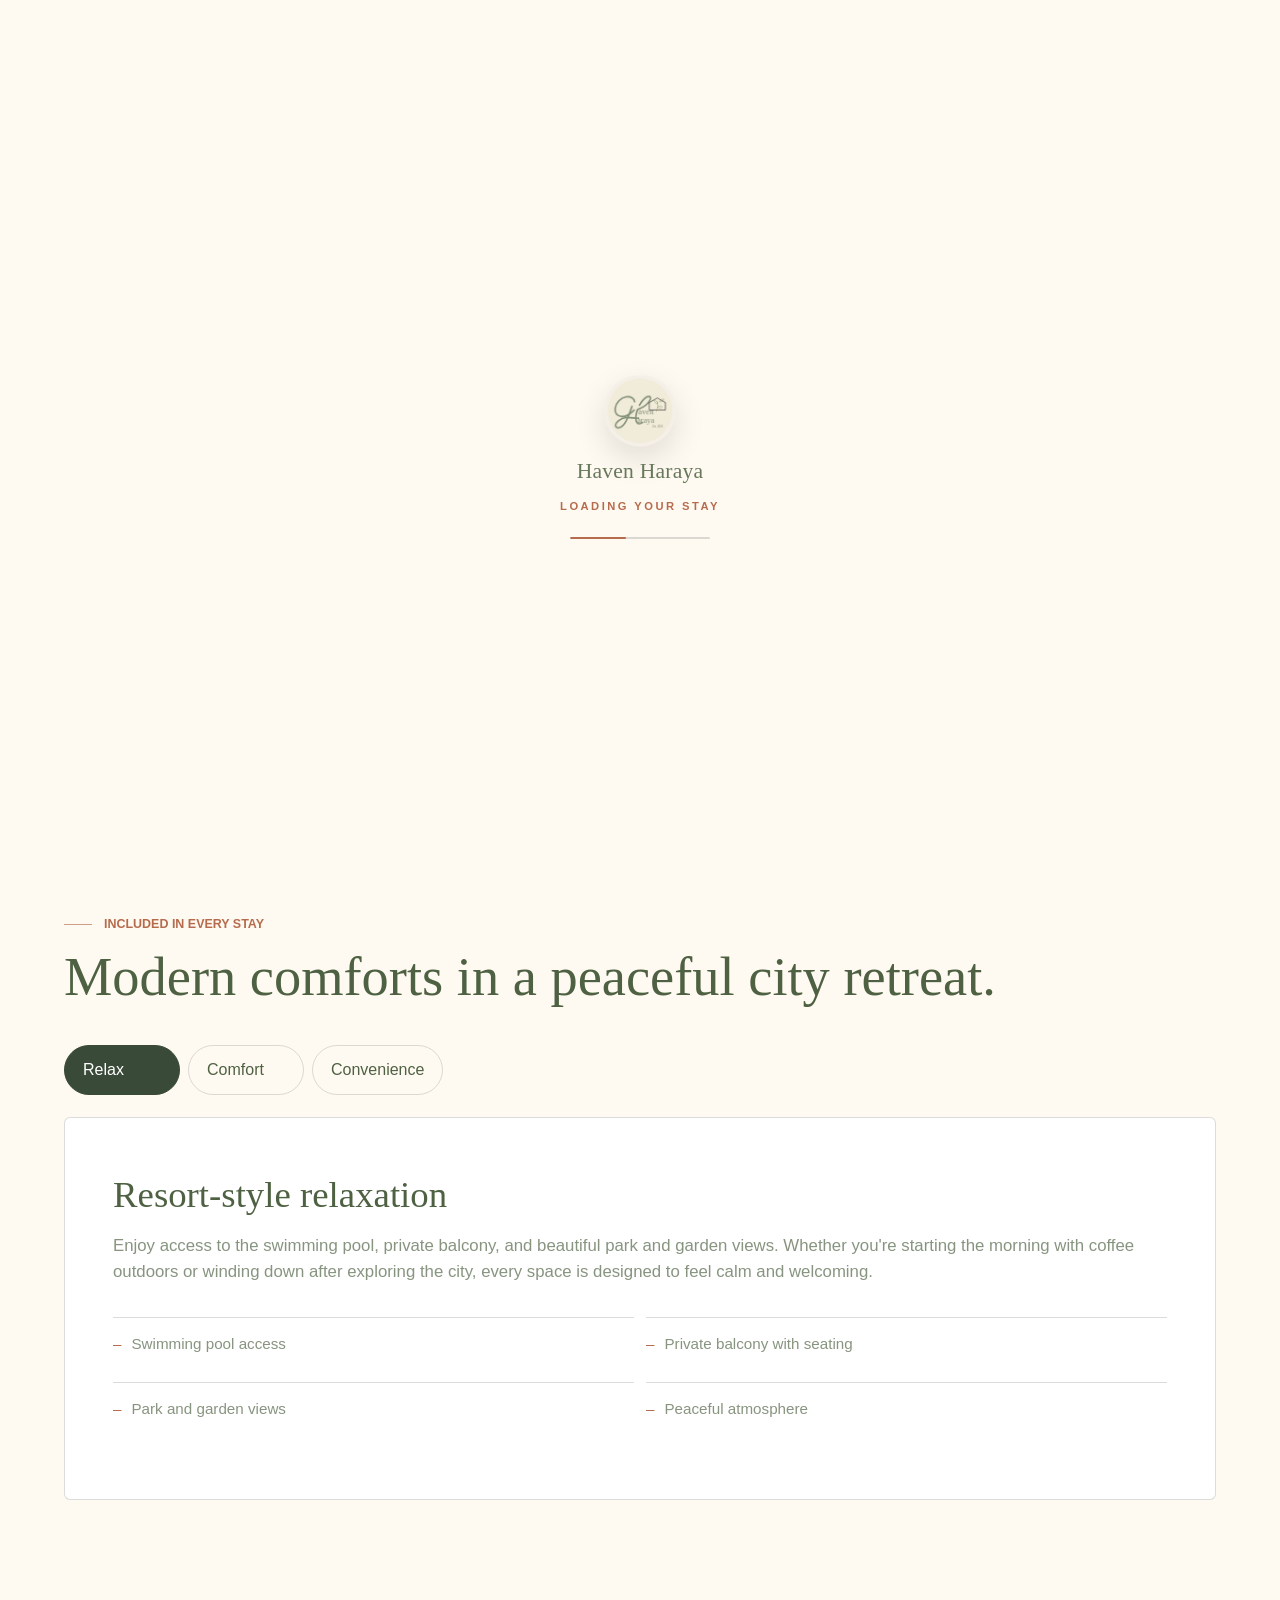
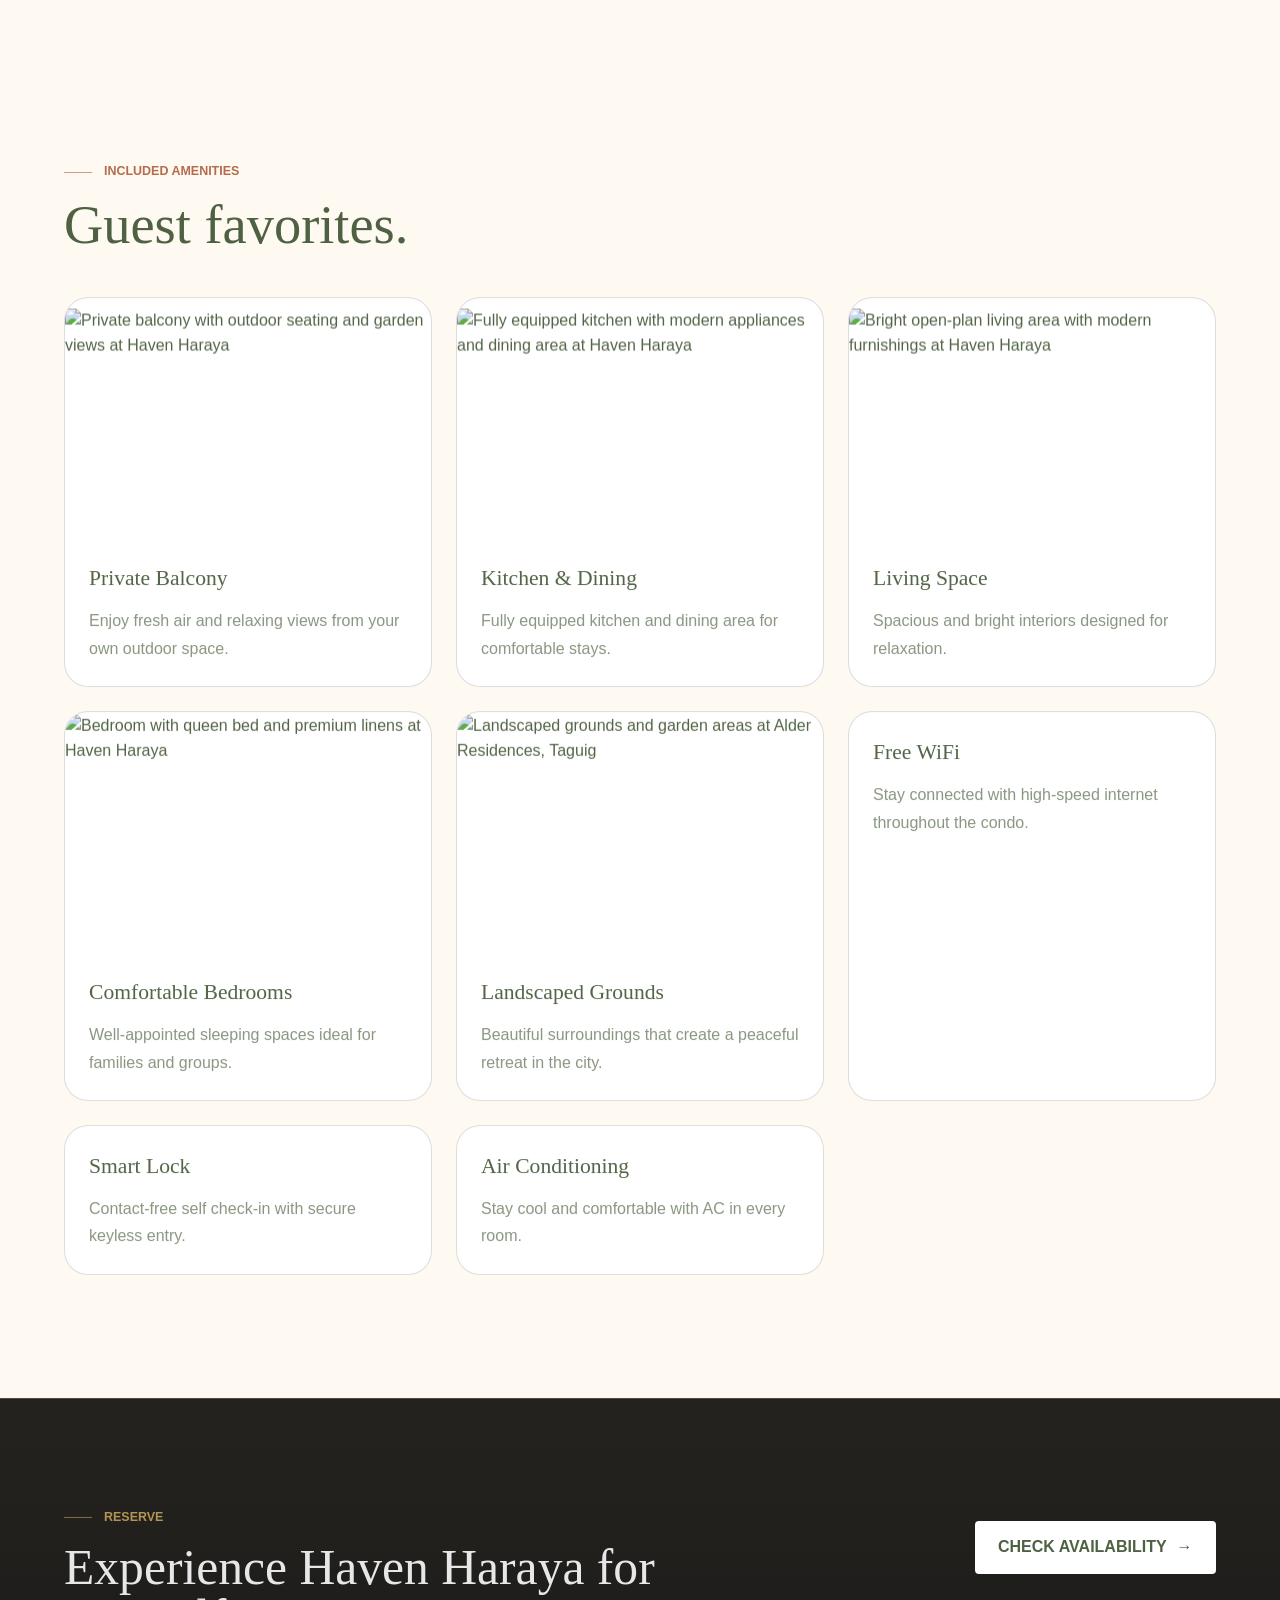
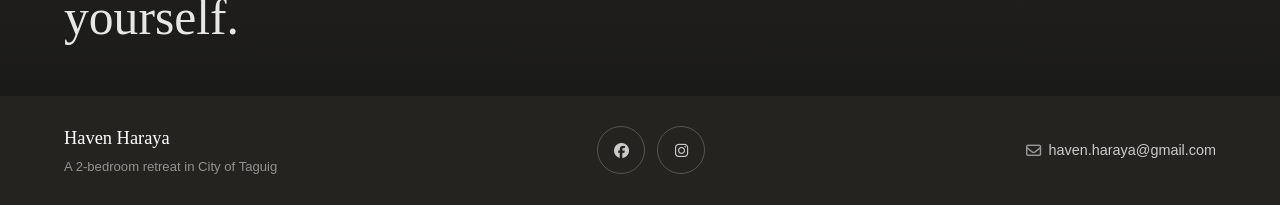
==== commit 933f0068: "Haven Haraya website - all pages, styles, scripts, assets" ====
--- a/amenities.html
+++ b/amenities.html
@@ -1,240 +1,259 @@
-<!doctype html>
-<html lang="en">
-  <head>
-    <meta charset="UTF-8" />
-    <meta name="viewport" content="width=device-width, initial-scale=1.0, viewport-fit=cover" />
-    <meta name="theme-color" content="#24231f" />
-    <script>(function(){var t=localStorage.getItem("haven-theme");var q=new URLSearchParams(location.search).get("theme");var p=window.matchMedia("(prefers-color-scheme: dark)").matches;document.documentElement.setAttribute("data-theme",q||t||(p?"dark":"light"))})();</script>
-    <meta name="description" content="Pool access, balcony, parking, smart lock, and garden views — every amenity included in your stay at Haven Haraya in City of Taguig." />
-    <meta property="og:type" content="website" />
-    <meta property="og:title" content="Amenities | Haven Haraya, Taguig" />
-    <meta property="og:description" content="Pool access, balcony, parking, smart lock, and garden views — every amenity included in your stay at Haven Haraya in City of Taguig." />
-    <meta property="og:image" content="https://a0.muscache.com/im/pictures/hosting/Hosting-1629801564228977399/original/c15df783-166b-4ce2-bad6-86b29ece0cc2.jpeg" />
-    <meta property="og:locale" content="en_US" />
-    <meta name="twitter:card" content="summary_large_image" />
-    <title>Amenities | Haven Haraya, Taguig</title>
-    <link rel="icon" type="image/svg+xml" href="assets/favicon.svg" />
-    <link rel="canonical" href="https://havenharaya.com/amenities.html" />
-    <link rel="preconnect" href="https://a0.muscache.com" />
-    <link rel="stylesheet" href="styles.css" />
-    <noscript><style>.page-loader { display: none !important; }</style></noscript>
-    <link rel="preconnect" href="https://fonts.googleapis.com" />
-    <link rel="preconnect" href="https://fonts.gstatic.com" crossorigin />
-    <link href="https://fonts.googleapis.com/css2?family=Inter:opsz,wght@14..32,300;14..32,400;14..32,500;14..32,600;14..32,700&family=Cormorant+Garamond:ital,wght@0,400;0,500;0,600;1,400&display=swap" rel="stylesheet" />
-    <link rel="stylesheet" href="https://cdnjs.cloudflare.com/ajax/libs/font-awesome/6.0.0-beta3/css/all.min.css" />
-  </head>
-  <body>
-    <div class="page-loader" id="page-loader" aria-hidden="true">
-      <div class="page-loader-inner">
-        <img class="page-loader-logo" src="assets/haven-haraya-logo.svg" alt="" />
-        <div class="page-loader-text">Haven Haraya</div>
-        <div class="page-loader-tag">Loading your stay</div>
-        <div class="page-loader-bar" aria-hidden="true"><div class="page-loader-bar-fill"></div></div>
-      </div>
-    </div>
-    <div class="scroll-meter" aria-hidden="true"></div>
-    <a class="skip-link" href="#top">Skip to content</a>
-    <header class="site-header page-header" data-header>
-      <a class="brand" href="index.html" aria-label="Haven Haraya home">
-        <img class="brand-logo" src="assets/haven-haraya-logo.svg" alt="" />
-        <span class="brand-text">
-          <span>Haven Haraya</span>
-        </span>
-      </a>
-      <nav class="nav-links" aria-label="Primary navigation">
-        <a href="residence.html">Residence</a>
-        <a href="amenities.html" aria-current="page">Amenities</a>
-        <a href="gallery.html">Gallery</a>
-        <a href="location.html">Location</a>
-        <a href="faq.html">FAQ</a>
-        <a href="guidebooks.html">Guidebooks</a>
-      </nav>
-      <a class="nav-action magnetic" data-magnetic-strength="0.25" href="reserve.html">Reserve</a>
-      <button class="theme-toggle" id="theme-toggle" aria-label="Toggle dark mode" aria-pressed="false"><i class="fa-solid fa-moon" aria-hidden="true"></i></button>
-      <button class="audio-toggle" id="audio-toggle" aria-label="Toggle ambient audio"><i class="fa-solid fa-volume-xmark"></i></button>
-      <button class="menu-toggle" aria-label="Toggle navigation menu"><span></span><span></span><span></span></button>
-    </header>
-    <nav class="nav-overlay" aria-label="Mobile navigation">
-      <a href="residence.html">Residence</a>
-      <a href="amenities.html" aria-current="page">Amenities</a>
-      <a href="gallery.html">Gallery</a>
-      <a href="location.html">Location</a>
-      <a href="faq.html">FAQ</a>
-      <a href="guidebooks.html">Guidebooks</a>
-      <a class="nav-action" href="reserve.html">Reserve</a>
-    </nav>
-
-    <main class="page-main" id="top">
-      <section class="subhero dark bg-cover" style="background-image: url(https://a0.muscache.com/im/pictures/hosting/Hosting-1629801564228977399/original/c15df783-166b-4ce2-bad6-86b29ece0cc2.jpeg); background-position: center 40%" aria-labelledby="amenities-page-title">
-        <div class="subhero-content" data-motion-y="45">
-          <div class="subhero-copy">
-            <p class="eyebrow">Amenities</p>
-            <h1 id="amenities-page-title" data-reveal-words>Pool, balcony, and a quiet green view from every window.</h1>
-            <p class="reveal-blur">Pool access, a private balcony, dedicated parking, smart-lock self check-in, and park-side garden views — every amenity you need to settle into Taguig.</p>
-          </div>
-        </div>
-      </section>
-
-      <section class="amenities band" aria-labelledby="amenities-title">
-        <div class="section-heading reveal">
-          <p class="eyebrow">Included in every stay</p>
-          <h2 id="amenities-title" data-reveal-words>Modern comforts in a peaceful city retreat.</h2>
-        </div>
-
-        <div class="tabs reveal">
-          <div class="tab-list" role="tablist" aria-label="Amenity categories">
-            <button class="tab active" role="tab" aria-selected="true" data-tab="relax">Relax</button>
-            <button class="tab" role="tab" aria-selected="false" data-tab="comfort">Comfort</button>
-            <button class="tab" role="tab" aria-selected="false" data-tab="convenience">Convenience</button>
-          </div>
-
-          <div class="tab-panel active" id="relax" role="tabpanel">
-            <h3>Resort-style relaxation</h3>
-            <p>Enjoy access to the swimming pool, private balcony, and beautiful park and garden views. Whether you're starting the morning with coffee outdoors or winding down after exploring the city, every space is designed to feel calm and welcoming.</p>
-            <ul class="split-list">
-              <li>Swimming pool access</li>
-              <li>Private balcony with seating</li>
-              <li>Park and garden views</li>
-              <li>Peaceful atmosphere</li>
-            </ul>
-          </div>
-
-          <div class="tab-panel" id="comfort" role="tabpanel" hidden>
-            <h3>Designed for comfortable living</h3>
-            <p>Two bedrooms, four beds, air-conditioned interiors, a fully equipped kitchen, dining space, and a comfortable lounge area provide everything needed for short visits and extended stays alike.</p>
-            <ul class="split-list">
-              <li>Air conditioning in all rooms</li>
-              <li>Fully equipped kitchen</li>
-              <li>Flat-screen TV</li>
-              <li>High-speed WiFi</li>
-              <li>In-unit washer</li>
-              <li>Dining table for four</li>
-            </ul>
-          </div>
-
-          <div class="tab-panel" id="convenience" role="tabpanel" hidden>
-            <h3>Easy city access</h3>
-            <p>Smart-lock self check-in, on-site parking, elevator access, and a location near BGC, major business districts, shopping destinations, and the airport make every arrival and departure effortless.</p>
-            <ul class="split-list">
-              <li>Smart-lock self check-in</li>
-              <li>Dedicated parking slot</li>
-              <li>Elevator access</li>
-              <li>Near BGC and Makati</li>
-              <li>Close to NAIA airport</li>
-              <li>24-hour building security</li>
-            </ul>
-          </div>
-        </div>
-      </section>
-
-      <section class="features-grid band reveal">
-        <div class="section-heading">
-          <p class="eyebrow">Included Amenities</p>
-          <h2>Guest favorites.</h2>
-        </div>
-        <div class="feature-cards reveal-stagger-up" data-motion-y="25">
-          <article class="feature-card card-lift glow-border">
-            <img src="https://a0.muscache.com/im/pictures/hosting/Hosting-1629801564228977399/original/c87c4d86-3027-45fd-9c8f-ae15d2cd2290.jpeg" alt="Private Balcony" />
-            <div class="feature-content">
-              <h3>Private Balcony</h3>
-              <p>Enjoy fresh air and relaxing views from your own outdoor space.</p>
-            </div>
-          </article>
-          <article class="feature-card card-lift glow-border">
-            <img src="https://a0.muscache.com/im/pictures/hosting/Hosting-1629801564228977399/original/7013f821-4e8e-4877-8ff0-5b830f845795.jpeg" alt="Kitchen and Dining" />
-            <div class="feature-content">
-              <h3>Kitchen & Dining</h3>
-              <p>Fully equipped kitchen and dining area for comfortable stays.</p>
-            </div>
-          </article>
-          <article class="feature-card card-lift glow-border">
-            <img src="https://a0.muscache.com/im/pictures/hosting/Hosting-1629801564228977399/original/e32e9834-8706-46f0-b016-dcb64230487a.jpeg" alt="Living Room" />
-            <div class="feature-content">
-              <h3>Living Space</h3>
-              <p>Spacious and bright interiors designed for relaxation.</p>
-            </div>
-          </article>
-          <article class="feature-card card-lift glow-border">
-            <img src="https://a0.muscache.com/im/pictures/hosting/Hosting-1629801564228977399/original/b7a2b92a-4fa9-4743-ba42-72ff5f5c6a8b.jpeg" alt="Bedroom" />
-            <div class="feature-content">
-              <h3>Comfortable Bedrooms</h3>
-              <p>Well-appointed sleeping spaces ideal for families and groups.</p>
-            </div>
-          </article>
-          <article class="feature-card card-lift glow-border">
-            <img src="https://a0.muscache.com/im/pictures/hosting/Hosting-1629801564228977399/original/9a73e55d-bfa9-4a3e-84ff-45ddb18be55e.jpeg" alt="Landscaped Grounds" />
-            <div class="feature-content">
-              <h3>Landscaped Grounds</h3>
-              <p>Beautiful surroundings that create a peaceful retreat in the city.</p>
-            </div>
-          </article>
-          <article class="feature-card card-lift glow-border">
-            <div class="feature-content">
-              <h3>Free WiFi</h3>
-              <p>Stay connected with high-speed internet throughout the condo.</p>
-            </div>
-          </article>
-          <article class="feature-card card-lift glow-border">
-            <div class="feature-content">
-              <h3>Smart Lock</h3>
-              <p>Contact-free self check-in with secure keyless entry.</p>
-            </div>
-          </article>
-          <article class="feature-card card-lift glow-border">
-            <div class="feature-content">
-              <h3>Air Conditioning</h3>
-              <p>Stay cool and comfortable with AC in every room.</p>
-            </div>
-          </article>
-        </div>
-      </section>
-
-      <section class="cta-strip dark bg-cover" style="background-image: url(https://a0.muscache.com/im/pictures/hosting/Hosting-1629801564228977399/original/c15df783-166b-4ce2-bad6-86b29ece0cc2.jpeg); background-position: center 40%" aria-labelledby="amenities-cta">
-        <div data-motion-y="35">
-          <p class="eyebrow">Reserve</p>
-          <h2 id="amenities-cta" data-reveal-words>Experience Haven Haraya for yourself.</h2>
-        </div>
-        <a class="button primary magnetic" data-magnetic-strength="0.3" href="reserve.html">Check Availability</a>
-      </section>
-    </main>
-
-    <footer class="site-footer">
-      <div class="footer-brand">
-        <span class="footer-name">Haven Haraya</span>
-        <span class="footer-tagline">A 2-bedroom retreat in City of Taguig</span>
-      </div>
-      <div class="social-links">
-        <a href="https://www.facebook.com/profile.php?id=61588551930572" target="_blank" rel="noopener noreferrer" aria-label="Facebook"><i class="fa-brands fa-facebook"></i></a>
-        <a href="https://www.instagram.com/haven.haraya/" target="_blank" rel="noopener noreferrer" aria-label="Instagram"><i class="fa-brands fa-instagram"></i></a>
-      </div>
-      <a href="mailto:haven.haraya@gmail.com" class="footer-email"><i class="fa-regular fa-envelope"></i> haven.haraya@gmail.com</a>
-    </footer>
-
-    <audio loop playsinline id="ambient-audio">
-      <source src="assets/Pufino - Naturally (freetouse.com).mp3" type="audio/mpeg">
-    </audio>
-
-    <div class="scroll-progress-ring" aria-hidden="true">
-      <svg viewBox="0 0 100 100">
-        <circle class="ring-bg" cx="50" cy="50" r="42" />
-        <circle class="ring-fill" cx="50" cy="50" r="42" />
-      </svg>
-      <span class="ring-text">0%</span>
-    </div>
+<!doctype html>
+<html lang="en">
+  <head>
+    <script defer data-domain="havenharaya.com" src="https://plausible.io/js/script.js"></script>
+    <meta charset="UTF-8" />
+    <meta name="viewport" content="width=device-width, initial-scale=1.0, viewport-fit=cover" />
+    <meta name="theme-color" content="#24231f" />
+    <script>(function(){var t=localStorage.getItem("haven-theme");var q=new URLSearchParams(location.search).get("theme");var p=window.matchMedia("(prefers-color-scheme: dark)").matches;document.documentElement.setAttribute("data-theme",q||t||(p?"dark":"light"))})();</script>
+    <meta name="description" content="Pool access, balcony, parking, smart lock, and garden views — every amenity included in your stay at Haven Haraya in City of Taguig." />
+    <meta property="og:type" content="website" />
+    <meta property="og:url" content="https://havenharaya.com/amenities.html" />
+    <meta property="og:title" content="Amenities | Haven Haraya, Taguig" />
+    <meta property="og:description" content="Pool access, balcony, parking, smart lock, and garden views — every amenity included in your stay at Haven Haraya in City of Taguig." />
+    <meta property="og:image" content="https://a0.muscache.com/im/pictures/hosting/Hosting-1629801564228977399/original/c15df783-166b-4ce2-bad6-86b29ece0cc2.jpeg" />
+    <meta property="og:locale" content="en_US" />
+    <meta name="twitter:card" content="summary_large_image" />
+    <meta name="twitter:site" content="@havenharaya" />
+    <meta name="twitter:title" content="Amenities | Haven Haraya, Taguig" />
+    <meta name="twitter:description" content="Pool access, balcony, parking, smart lock, and garden views — every amenity included in your stay at Haven Haraya in City of Taguig." />
+    <meta name="twitter:image" content="https://a0.muscache.com/im/pictures/hosting/Hosting-1629801564228977399/original/c15df783-166b-4ce2-bad6-86b29ece0cc2.jpeg" />
+    <title>Amenities | Haven Haraya, Taguig</title>
+    <link rel="icon" type="image/svg+xml" href="assets/favicon.svg" />
+    <link rel="apple-touch-icon" href="assets/apple-touch-icon.png" />
+    <link rel="canonical" href="https://havenharaya.com/amenities.html" />
+    <link rel="preconnect" href="https://a0.muscache.com" />
+    <link rel="dns-prefetch" href="https://plausible.io" />
+    <link rel="dns-prefetch" href="https://cdnjs.cloudflare.com" />
+    <link rel="stylesheet" href="styles.css" />
+    <style>:root{--ink:#4e6142;--ink-soft:rgba(78,97,66,0.68);--ink-mute:rgba(78,97,66,0.5);--ink-faint:rgba(78,97,66,0.06);--charcoal:#24231f;--stone:#f4f0e8;--paper:#fffaf1;--surface:#fff;--surface-hover:#f8f5ee;--sage:#667a63;--moss:#394a38;--clay:#b66b4d;--brass:#c6a15b;--line:rgba(23,23,23,0.15);--white:#fff;--shadow:0 24px 80px rgba(27,24,19,0.18);--cta-bg:#ece3d4;--max:1180px}[data-theme=dark]{--ink:#f1ece2;--ink-soft:rgba(241,236,226,0.72);--ink-mute:rgba(241,236,226,0.5);--ink-faint:rgba(241,236,226,0.06);--charcoal:#0a0807;--stone:#2a2622;--paper:#15110d;--surface:#1f1a15;--surface-hover:#2a2520;--sage:#8aa487;--moss:#a8b89c;--clay:#d18664;--brass:#d4b075;--line:rgba(241,236,226,0.12);--white:#fff;--shadow:0 24px 80px rgba(0,0,0,0.5);--cta-bg:#1f1a15}*{box-sizing:border-box}html{scroll-behavior:smooth;-webkit-text-size-adjust:100%;text-size-adjust:100%}body{margin:0;background:var(--paper);color:var(--ink);font-family:"Segoe UI",Arial,sans-serif;line-height:1.55;overflow-x:hidden;-webkit-tap-highlight-color:transparent;-webkit-font-smoothing:antialiased;-moz-osx-font-smoothing:grayscale;transition:background-color 400ms ease,color 400ms ease}img{display:block;width:100%;max-width:100%;height:auto}a{color:inherit;text-decoration:none}button,input,select,textarea{font:inherit}h1,h2,h3,p{margin-top:0}h1{max-width:760px;margin-bottom:24px;font-family:Georgia,"Times New Roman",serif;font-weight:400;line-height:.92;overflow-wrap:break-word}h2{margin-bottom:22px;font-family:Georgia,"Times New Roman",serif;font-weight:400;line-height:1;overflow-wrap:break-word}h3{margin-bottom:10px;font-size:1rem;letter-spacing:0}.page-loader{position:fixed;inset:0;z-index:9999;background:var(--paper);display:flex;align-items:center;justify-content:center;opacity:1;visibility:visible;pointer-events:all;transition:opacity 550ms ease,visibility 0ms linear 0ms}.page-loader.hidden{opacity:0;visibility:hidden;pointer-events:none;transition:opacity 550ms ease,visibility 0ms linear 550ms}.page-loader-inner{display:flex;flex-direction:column;align-items:center;gap:22px}.page-loader-logo{width:72px;height:72px;border-radius:50%;background:var(--stone);box-shadow:0 12px 32px rgba(0,0,0,0.12);animation:loaderPulse 1.6s ease-in-out infinite}.page-loader-text{font-family:Georgia,"Times New Roman",serif;font-size:1.35rem;color:var(--ink);letter-spacing:.01em;font-weight:400;opacity:.85}.page-loader-tag{font-size:.7rem;font-weight:700;letter-spacing:.22em;text-transform:uppercase;color:var(--clay);margin-top:-12px}.page-loader-bar{width:140px;height:2px;background:var(--line);border-radius:999px;overflow:hidden;position:relative}.page-loader-bar-fill{position:absolute;top:0;left:0;height:100%;width:40%;background:var(--clay);border-radius:999px;animation:loaderBar 1.2s ease-in-out infinite}@keyframes loaderPulse{0%,100%{transform:scale(1)}50%{transform:scale(1.06)}}@keyframes loaderBar{0%{left:-40%}100%{left:100%}}.skip-link{position:absolute;top:-100px;left:16px;z-index:100;padding:10px 18px;background:var(--charcoal);color:var(--white);border-radius:4px;font-size:.9rem;font-weight:700;text-transform:uppercase;letter-spacing:.04em;text-decoration:none;transition:top .2s ease}.skip-link:focus{top:16px}.site-header{position:fixed;top:0;left:0;right:0;z-index:17;display:flex;align-items:center;justify-content:space-between;gap:16px;padding:calc(env(safe-area-inset-top,0px) + 14px) clamp(16px,4vw,54px) 14px;padding-left:max(clamp(16px,4vw,54px),env(safe-area-inset-left,0px));padding-right:max(clamp(16px,4vw,54px),env(safe-area-inset-right,0px));color:var(--white);transition:background .3s ease,backdrop-filter .3s ease,box-shadow .3s ease,padding .3s ease}.hero{position:relative;min-height:100vh;min-height:100svh;display:grid;align-items:end;overflow:hidden;background-color:var(--charcoal);color:var(--white);padding-bottom:140px}.back-link{display:inline-flex;align-items:center;gap:.5rem;padding:.5rem 1.25rem;margin:1rem 0 0 1.5rem;font-size:.85rem;font-weight:500;color:var(--ink-soft);text-decoration:none;border:1px solid var(--line);border-radius:999px;transition:color .3s ease,border-color .3s ease;width:fit-content}.back-link:hover{color:var(--clay);border-color:var(--clay)}.back-link i{font-size:.75rem}.toast-notification{position:fixed;bottom:24px;left:50%;transform:translateX(-50%) translateY(20px);z-index:10000;display:flex;align-items:center;gap:1rem;padding:1rem 1.5rem;border-radius:12px;font-size:.9rem;color:#fff;opacity:0;visibility:hidden;transition:opacity .3s ease,transform .3s ease,visibility .3s ease;max-width:90vw;box-shadow:0 8px 32px rgba(0,0,0,0.25)}.toast-notification.toast-visible{opacity:1;visibility:visible;transform:translateX(-50%) translateY(0)}.reveal{opacity:0;transform:translateY(22px);transition:opacity 700ms ease,transform 700ms ease}.reveal.visible{opacity:1;transform:translateY(0)}.sr-only{position:absolute;width:1px;height:1px;padding:0;margin:-1px;overflow:hidden;clip:rect(0,0,0,0);white-space:nowrap;border:0}</style>
+<!-- critical-css -->
+    <noscript><style>.page-loader { display: none !important; }</style></noscript>
+    <link rel="preconnect" href="https://fonts.googleapis.com" />
+    <link rel="preconnect" href="https://fonts.gstatic.com" crossorigin />
+<link href="https://fonts.googleapis.com/css2?family=Inter:opsz,wght@14..32,300;14..32,400;14..32,500;14..32,600;14..32,700&family=Cormorant+Garamond:ital,wght@0,400;0,500;0,600;1,400&display=swap" rel="stylesheet" />
+    <link rel="preload" href="https://cdnjs.cloudflare.com/ajax/libs/font-awesome/6.5.1/css/all.min.css" as="style" onload="this.onload=null;this.rel='stylesheet'" />
+    <noscript><link rel="stylesheet" href="https://cdnjs.cloudflare.com/ajax/libs/font-awesome/6.5.1/css/all.min.css" /></noscript>
+    <script type="application/ld+json">
+{
+  "@context": "https://schema.org",
+  "@type": "BreadcrumbList",
+  "itemListElement": [
+    {"@type": "ListItem", "position": 1, "name": "Home", "item": "https://havenharaya.com"},
+    {"@type": "ListItem", "position": 2, "name": "Amenities", "item": "https://havenharaya.com/amenities.html"}
+  ]
+}
+    </script>
+  </head>
+  <body>
+    <div class="page-loader" id="page-loader" aria-hidden="true">
+      <div class="page-loader-inner">
+        <img class="page-loader-logo" src="assets/haven-haraya-logo.svg" alt="" loading="eager" />
+        <div class="page-loader-text">Haven Haraya</div>
+        <div class="page-loader-tag">Loading your stay</div>
+        <div class="page-loader-bar" aria-hidden="true"><div class="page-loader-bar-fill"></div></div>
+      </div>
+    </div>
+    <div class="scroll-meter" aria-hidden="true"></div>
+    <a class="skip-link" href="#main-content">Skip to content</a>
+    <header class="site-header page-header" data-header>
+      <a class="brand" href="index.html" aria-label="Haven Haraya home">
+        <img class="brand-logo" src="assets/haven-haraya-logo.svg" alt="" fetchpriority="high" loading="eager" />
+        <span class="brand-text">
+          <span>Haven Haraya</span>
+        </span>
+      </a>
+      <nav class="nav-links" aria-label="Primary navigation">
+        <a href="residence.html">Residence</a>
+        <a href="amenities.html" aria-current="page">Amenities</a>
+        <a href="gallery.html">Gallery</a>
+        <a href="location.html">Location</a>
+        <a href="faq.html">FAQ</a>
+        <a href="social-media.html">Social Media</a>
+      </nav>
+      <a class="nav-action magnetic" data-magnetic-strength="0.25" href="reserve.html">Reserve</a>
+      <button class="theme-toggle" id="theme-toggle" aria-label="Toggle dark mode" aria-pressed="false"><i class="fa-solid fa-moon" aria-hidden="true"></i></button>
+      <button class="audio-toggle" id="audio-toggle" aria-label="Toggle ambient audio"><i class="fa-solid fa-volume-xmark"></i></button>
+      <button class="menu-toggle" aria-label="Toggle navigation menu"><span></span><span></span><span></span></button>
+    </header>
+    <nav class="nav-overlay" aria-label="Mobile navigation">
+      <a href="residence.html">Residence</a>
+      <a href="amenities.html" aria-current="page">Amenities</a>
+      <a href="gallery.html">Gallery</a>
+      <a href="location.html">Location</a>
+      <a href="faq.html">FAQ</a>
+      <a href="social-media.html">Social Media</a>
+      <a class="nav-action" href="reserve.html">Reserve</a>
+    </nav>
+
+    <a href="index.html" class="back-link" aria-label="Back to home">
+      <i class="fas fa-arrow-left" aria-hidden="true"></i>
+      <span>Back</span>
+    </a>
+
+    <main class="page-main" id="main-content">
+      <section class="subhero dark bg-cover" style="background-image: url(https://a0.muscache.com/im/pictures/hosting/Hosting-1629801564228977399/original/c15df783-166b-4ce2-bad6-86b29ece0cc2.jpeg); background-position: center 40%" aria-labelledby="amenities-page-title">
+        <div class="subhero-content" data-motion-y="45">
+          <div class="subhero-copy">
+            <p class="eyebrow">Amenities</p>
+            <h1 id="amenities-page-title" data-reveal-words>Pool, balcony, and a quiet green view from every window.</h1>
+             <p class="reveal-blur">Pool access, a private balcony, dedicated parking, smart lock self check-in, and park-side garden views — every amenity you need to settle into Taguig.</p>
+          </div>
+        </div>
+      </section>
+
+      <section class="amenities band" aria-labelledby="amenities-title">
+        <div class="section-heading reveal">
+          <p class="eyebrow">Included in every stay</p>
+          <h2 id="amenities-title" data-reveal-words>Modern comforts in a peaceful city retreat.</h2>
+        </div>
+
+        <div class="tabs reveal">
+          <div class="tab-list" role="tablist" aria-label="Amenity categories">
+            <button class="tab active" id="tab-relax" role="tab" aria-selected="true" aria-controls="relax" data-tab="relax">Relax</button>
+            <button class="tab" id="tab-comfort" role="tab" aria-selected="false" aria-controls="comfort" data-tab="comfort">Comfort</button>
+            <button class="tab" id="tab-convenience" role="tab" aria-selected="false" aria-controls="convenience" data-tab="convenience">Convenience</button>
+          </div>
+
+          <div class="tab-panel active" id="relax" role="tabpanel" aria-labelledby="tab-relax">
+            <h3>Resort-style relaxation</h3>
+            <p>Enjoy access to the swimming pool, private balcony, and beautiful park and garden views. Whether you're starting the morning with coffee outdoors or winding down after exploring the city, every space is designed to feel calm and welcoming.</p>
+            <ul class="split-list">
+              <li>Swimming pool access</li>
+              <li>Private balcony with seating</li>
+              <li>Park and garden views</li>
+              <li>Peaceful atmosphere</li>
+            </ul>
+          </div>
+
+          <div class="tab-panel" id="comfort" role="tabpanel" aria-labelledby="tab-comfort" hidden>
+            <h3>Designed for comfortable living</h3>
+            <p>Two bedrooms, four beds, air-conditioned interiors, a fully equipped kitchen, dining space, and a comfortable lounge area provide everything needed for short visits and extended stays alike.</p>
+            <ul class="split-list">
+              <li>Air conditioning in all rooms</li>
+              <li>Fully equipped kitchen</li>
+              <li>Flat-screen TV</li>
+              <li>High-speed WiFi</li>
+              <li>In-unit washer</li>
+              <li>Dining table for four</li>
+            </ul>
+          </div>
+
+          <div class="tab-panel" id="convenience" role="tabpanel" aria-labelledby="tab-convenience" hidden>
+            <h3>Easy city access</h3>
+             <p>Smart lock self check-in, on-site parking, elevator access, and a location near BGC, major business districts, shopping destinations, and the airport make every arrival and departure effortless.</p>
+            <ul class="split-list">
+               <li>Smart lock self check-in</li>
+              <li>Dedicated parking slot</li>
+              <li>Elevator access</li>
+              <li>Near BGC and Makati</li>
+              <li>Close to NAIA airport</li>
+              <li>24-hour building security</li>
+            </ul>
+          </div>
+        </div>
+      </section>
+
+      <section class="features-grid band reveal">
+        <div class="section-heading">
+          <p class="eyebrow">Included Amenities</p>
+          <h2>Guest favorites.</h2>
+        </div>
+        <div class="feature-cards reveal-stagger-up" data-motion-y="25">
+          <article class="feature-card card-lift glow-border">
+            <img src="https://a0.muscache.com/im/pictures/hosting/Hosting-1629801564228977399/original/c87c4d86-3027-45fd-9c8f-ae15d2cd2290.jpeg" alt="Private balcony with outdoor seating and garden views at Haven Haraya" width="800" height="600" loading="lazy" />
+            <div class="feature-content">
+              <h3>Private Balcony</h3>
+              <p>Enjoy fresh air and relaxing views from your own outdoor space.</p>
+            </div>
+          </article>
+          <article class="feature-card card-lift glow-border">
+            <img src="https://a0.muscache.com/im/pictures/hosting/Hosting-1629801564228977399/original/7013f821-4e8e-4877-8ff0-5b830f845795.jpeg" alt="Fully equipped kitchen with modern appliances and dining area at Haven Haraya" width="800" height="600" loading="lazy" />
+            <div class="feature-content">
+              <h3>Kitchen & Dining</h3>
+              <p>Fully equipped kitchen and dining area for comfortable stays.</p>
+            </div>
+          </article>
+          <article class="feature-card card-lift glow-border">
+            <img src="https://a0.muscache.com/im/pictures/hosting/Hosting-1629801564228977399/original/e32e9834-8706-46f0-b016-dcb64230487a.jpeg" alt="Bright open-plan living area with modern furnishings at Haven Haraya" width="800" height="600" loading="lazy" />
+            <div class="feature-content">
+              <h3>Living Space</h3>
+              <p>Spacious and bright interiors designed for relaxation.</p>
+            </div>
+          </article>
+          <article class="feature-card card-lift glow-border">
+            <img src="https://a0.muscache.com/im/pictures/hosting/Hosting-1629801564228977399/original/b7a2b92a-4fa9-4743-ba42-72ff5f5c6a8b.jpeg" alt="Bedroom with queen bed and premium linens at Haven Haraya" width="800" height="600" loading="lazy" />
+            <div class="feature-content">
+              <h3>Comfortable Bedrooms</h3>
+              <p>Well-appointed sleeping spaces ideal for families and groups.</p>
+            </div>
+          </article>
+          <article class="feature-card card-lift glow-border">
+            <img src="https://a0.muscache.com/im/pictures/hosting/Hosting-1629801564228977399/original/9a73e55d-bfa9-4a3e-84ff-45ddb18be55e.jpeg" alt="Landscaped grounds and garden areas at Alder Residences, Taguig" width="800" height="600" loading="lazy" />
+            <div class="feature-content">
+              <h3>Landscaped Grounds</h3>
+              <p>Beautiful surroundings that create a peaceful retreat in the city.</p>
+            </div>
+          </article>
+          <article class="feature-card card-lift glow-border">
+            <div class="feature-content">
+              <h3>Free WiFi</h3>
+              <p>Stay connected with high-speed internet throughout the condo.</p>
+            </div>
+          </article>
+          <article class="feature-card card-lift glow-border">
+            <div class="feature-content">
+              <h3>Smart Lock</h3>
+              <p>Contact-free self check-in with secure keyless entry.</p>
+            </div>
+          </article>
+          <article class="feature-card card-lift glow-border">
+            <div class="feature-content">
+              <h3>Air Conditioning</h3>
+              <p>Stay cool and comfortable with AC in every room.</p>
+            </div>
+          </article>
+        </div>
+      </section>
+
+      <section class="cta-strip dark bg-cover" style="background-image: url(https://a0.muscache.com/im/pictures/hosting/Hosting-1629801564228977399/original/c15df783-166b-4ce2-bad6-86b29ece0cc2.jpeg); background-position: center 40%" aria-labelledby="amenities-cta">
+        <div data-motion-y="35">
+          <p class="eyebrow">Reserve</p>
+          <h2 id="amenities-cta" data-reveal-words>Experience Haven Haraya for yourself.</h2>
+        </div>
+        <a class="button primary magnetic" data-magnetic-strength="0.3" href="reserve.html">Check Availability</a>
+      </section>
+    </main>
+
+    <footer class="site-footer">
+      <div class="footer-brand">
+        <span class="footer-name">Haven Haraya</span>
+        <span class="footer-tagline">A 2-bedroom retreat in City of Taguig</span>
+      </div>
+      <div class="social-links">
+        <a href="https://www.facebook.com/profile.php?id=61588551930572" target="_blank" rel="noopener noreferrer me" aria-label="Facebook"><i class="fa-brands fa-facebook"></i></a>
+        <a href="https://www.instagram.com/haven.haraya/" target="_blank" rel="noopener noreferrer me" aria-label="Instagram"><i class="fa-brands fa-instagram"></i></a>
+      </div>
+      <a href="mailto:haven.haraya@gmail.com" class="footer-email"><i class="fa-regular fa-envelope"></i> haven.haraya@gmail.com</a>
+    </footer>
+
+    <audio loop playsinline id="ambient-audio">
+      <source src="assets/Pufino - Naturally (freetouse.com).mp3" type="audio/mpeg">
+    </audio>
+
         <aside class="sticky-cta" id="sticky-cta" aria-label="Reservation shortcut">
       <div class="sticky-cta-inner">
         <div class="sticky-cta-label">
           <span class="sticky-cta-eyebrow">From</span>
-          <span class="sticky-cta-price">AED 698<small>2 nights min</small></span>
+          <span class="sticky-cta-price">₱8,900<small>2 nights min</small></span>
         </div>
         <a class="sticky-cta-button magnetic" href="reserve.html" data-cta="sticky">
           Reserve
           <i class="fa-solid fa-arrow-right" aria-hidden="true"></i>
         </a>
       </div>
-    </aside>
-    <button class="back-to-top" aria-label="Back to top"><i class="fa-solid fa-arrow-up"></i></button>
-    <script src="script.js"></script>
-  </body>
-</html>
-
+    </aside>
+    <button class="back-to-top" aria-label="Back to top"><i class="fa-solid fa-arrow-up"></i></button>
+    <script src="script.js"></script>
+  </body>
+</html>
--- a/styles.css
+++ b/styles.css
@@ -1,3958 +1,4567 @@
-﻿:root {
-  --ink: #171717;
-  --ink-soft: rgba(23, 23, 23, 0.68);
-  --ink-mute: rgba(23, 23, 23, 0.5);
-  --ink-faint: rgba(23, 23, 23, 0.06);
-  --charcoal: #24231f;
-  --stone: #f4f0e8;
-  --paper: #fffaf1;
-  --surface: #ffffff;
-  --surface-hover: #f8f5ee;
-  --sage: #667a63;
-  --moss: #394a38;
-  --clay: #b66b4d;
-  --brass: #c6a15b;
-  --line: rgba(23, 23, 23, 0.15);
-  --white: #ffffff;
-  --shadow: 0 24px 80px rgba(27, 24, 19, 0.18);
-  --cta-bg: #ece3d4;
-  --max: 1180px;
-}
-
-[data-theme="dark"] {
-  --ink: #f1ece2;
-  --ink-soft: rgba(241, 236, 226, 0.72);
-  --ink-mute: rgba(241, 236, 226, 0.5);
-  --ink-faint: rgba(241, 236, 226, 0.06);
-  --charcoal: #0a0807;
-  --stone: #2a2622;
-  --paper: #15110d;
-  --surface: #1f1a15;
-  --surface-hover: #2a2520;
-  --sage: #8aa487;
-  --moss: #a8b89c;
-  --clay: #d18664;
-  --brass: #d4b075;
-  --line: rgba(241, 236, 226, 0.12);
-  --white: #ffffff;
-  --shadow: 0 24px 80px rgba(0, 0, 0, 0.5);
-  --cta-bg: #1f1a15;
-}
-
-* {
-  box-sizing: border-box;
-}
-
-html {
-  scroll-behavior: smooth;
-  -webkit-text-size-adjust: 100%;
-  text-size-adjust: 100%;
-}
-
-body {
-  margin: 0;
-  background: var(--paper);
-  color: var(--ink);
-  font-family: "Segoe UI", Arial, sans-serif;
-  line-height: 1.55;
-  overflow-x: hidden;
-  -webkit-tap-highlight-color: transparent;
-  -webkit-font-smoothing: antialiased;
-  -moz-osx-font-smoothing: grayscale;
-  transition: background-color 400ms ease, color 400ms ease;
-}
-
-img {
-  display: block;
-  width: 100%;
-  max-width: 100%;
-  height: auto;
-}
-
-a {
-  color: inherit;
-  text-decoration: none;
-}
-
-button,
-input,
-select,
-textarea {
-  font: inherit;
-}
-
-.scroll-meter {
-  position: fixed;
-  top: 0;
-  left: 0;
-  z-index: 20;
-  width: 0;
-  height: 3px;
-  background: var(--clay);
-}
-
-.site-header {
-  position: fixed;
-  top: 0;
-  left: 0;
-  right: 0;
-  z-index: 17;
-  display: flex;
-  align-items: center;
-  justify-content: space-between;
-  gap: 16px;
-  padding:
-    calc(env(safe-area-inset-top, 0px) + 14px)
-    clamp(16px, 4vw, 54px)
-    14px;
-  padding-left: max(clamp(16px, 4vw, 54px), env(safe-area-inset-left, 0px));
-  padding-right: max(clamp(16px, 4vw, 54px), env(safe-area-inset-right, 0px));
-  color: var(--white);
-  transition:
-    background .3s ease,
-    backdrop-filter .3s ease,
-    box-shadow .3s ease,
-    padding .3s ease;
-}
-
-.map-overlay {
-  position: absolute;
-  inset: 0;
-  display: flex;
-  justify-content: space-between;
-  align-items: flex-end;
-  padding: 2rem;
-  background:
-    linear-gradient(
-      to top,
-      rgba(34, 31, 28, 0.72),
-      rgba(34, 31, 28, 0.25) 40%,
-      transparent
-    );
-  pointer-events: none;
-}
-
-.map-overlay > * {
-  pointer-events: auto;
-}
-
-.map-label {
-  display: inline-flex;
-  align-items: center;
-  gap: 8px;
-
-  padding: 8px 14px;
-  margin-bottom: 14px;
-
-  background: rgba(214, 189, 152, 0.2);
-  color: #f6ede0;
-
-  border: 1px solid rgba(214, 189, 152, 0.25);
-  border-radius: 999px;
-
-  font-size: 0.78rem;
-  font-weight: 600;
-  letter-spacing: 0.08em;
-  text-transform: uppercase;
-}
-
-.map-info h3 {
-  margin: 0;
-  color: #fffaf3;
-  font-size: 1.8rem;
-  font-weight: 700;
-}
-
-.map-info p {
-  margin-top: 10px;
-  color: rgba(255, 250, 243, 0.82);
-  line-height: 1.6;
-}
-
-.map-btn {
-  padding: 14px 24px;
-  border-radius: 16px;
-
-  text-decoration: none;
-  font-weight: 600;
-  transition: all 0.35s ease;
-}
-
-.map-btn.primary {
-  background: #d6bd98;
-  color: #2a241d;
-  box-shadow: 0 8px 25px rgba(214, 189, 152, 0.35);
-}
-
-.map-btn.primary:hover {
-  background: #e0c7a1;
-  transform: translateY(-3px);
-}
-
-.map-btn.secondary {
-  background: rgba(245, 240, 232, 0.12);
-  backdrop-filter: blur(18px);
-
-  border: 1px solid rgba(245, 240, 232, 0.18);
-  color: #fffaf3;
-}
-
-.map-btn.secondary:hover {
-  background: rgba(245, 240, 232, 0.2);
-  transform: translateY(-3px);
-}
-
-.site-header.scrolled {
-  background: var(--paper);
-  color: var(--ink);
-  box-shadow: 0 12px 40px var(--ink-faint);
-  backdrop-filter: blur(16px);
-  padding-top: 12px;
-  padding-bottom: 12px;
-}
-
-.site-header.page-header {
-  background: var(--paper);
-  color: var(--ink);
-  box-shadow: 0 12px 40px var(--ink-faint);
-  backdrop-filter: blur(16px);
-}
-
-.brand,
-.nav-links,
-.hero-actions,
-.site-footer {
-  display: flex;
-  align-items: center;
-}
-
-.brand {
-  gap: 12px;
-  font-weight: 700;
-  letter-spacing: 0;
-}
-
-.brand-logo {
-  width: 48px;
-  height: 48px;
-  border-radius: 50%;
-  background: var(--stone);
-  box-shadow: 0 8px 24px rgba(0, 0, 0, 0.14);
-}
-
-.brand-text {
-  display: grid;
-  gap: 1px;
-  line-height: 1.05;
-  white-space: nowrap;
-}
-
-.brand-text small {
-  color: currentColor;
-  font-size: 0.72rem;
-  font-weight: 600;
-  opacity: 0.74;
-}
-
-.nav-links {
-  gap: clamp(12px, 3vw, 36px);
-  font-size: 0.86rem;
-  letter-spacing: 0;
-  text-transform: uppercase;
-}
-
-.nav-links a,
-.nav-action,
-.inline-link {
-  position: relative;
-}
-
-.nav-links a::after,
-.inline-link::after {
-  position: absolute;
-  right: 0;
-  bottom: -6px;
-  left: 0;
-  height: 1px;
-  background: currentColor;
-  transform: scaleX(0);
-  transform-origin: left;
-  transition: transform 180ms ease;
-  content: "";
-}
-
-.nav-links a:hover::after,
-.nav-links a[aria-current="page"]::after,
-.inline-link:hover::after {
-  transform: scaleX(1);
-}
-
-.nav-action {
-  padding: 10px 18px;
-  border: 1px solid currentColor;
-  border-radius: 999px;
-  font-size: 0.86rem;
-  letter-spacing: 0;
-  text-transform: uppercase;
-}
-
-.nav-action[aria-current="page"] {
-  background: var(--charcoal);
-  color: var(--white);
-}
-
-.hero {
-  position: relative;
-  min-height: 100vh;
-  min-height: 100svh;
-  display: grid;
-  align-items: end;
-  overflow: hidden;
-  background-color: var(--charcoal);
-  color: var(--white);
-  padding-bottom: 140px;
-}
-
-.hero-media,
-.hero-shade {
-  position: absolute;
-  inset: 0;
-}
-
-.hero-media img {
-  height: 100%;
-  object-fit: cover;
-}
-
-.hero-shade {
-  background:
-    linear-gradient(
-      to top,
-      rgba(0,0,0,.72),
-      rgba(0,0,0,.25)
-    );
-}
-
-.hero-content {
-  position: relative;
-  z-index: 3;
-  padding: 22vh clamp(20px, 5vw, 72px) 12vh;
-}
-
-.eyebrow,
-.section-kicker {
-  margin: 0 0 16px;
-  color: var(--clay);
-  font-size: 0.78rem;
-  font-weight: 800;
-  letter-spacing: 0;
-  text-transform: uppercase;
-}
-
-.hero .eyebrow,
-.dark .eyebrow {
-  color: var(--brass);
-}
-
-.hero-slogan {
-  margin-bottom: 20px;
-  color: rgba(255, 255, 255, 0.9);
-  font-family: Georgia, "Times New Roman", serif;
-  font-size: 1.42rem;
-}
-
-h1,
-h2,
-h3,
-p {
-  margin-top: 0;
-}
-
-h1 {
-  max-width: 760px;
-  margin-bottom: 24px;
-  font-family: Georgia, "Times New Roman", serif;
-  font-size: 6.6rem;
-  font-weight: 400;
-  line-height: 0.92;
-  overflow-wrap: break-word;
-}
-
-h2 {
-  margin-bottom: 22px;
-  font-family: Georgia, "Times New Roman", serif;
-  font-size: 4rem;
-  font-weight: 400;
-  line-height: 1;
-  overflow-wrap: break-word;
-}
-
-h3 {
-  margin-bottom: 10px;
-  font-size: 1rem;
-  letter-spacing: 0;
-}
-
-.hero-copy {
-  max-width: 610px;
-  font-size: 1.18rem;
-  color: rgba(255, 255, 255, 0.86);
-}
-
-.hero-actions {
-  flex-wrap: wrap;
-  gap: 14px;
-  margin-top: 34px;
-}
-
-.button {
-  display: inline-flex;
-  justify-content: center;
-  align-items: center;
-  min-height: 48px;
-  padding: 13px 22px;
-  border: 1px solid transparent;
-  border-radius: 4px;
-  cursor: pointer;
-  font-weight: 800;
-  letter-spacing: 0;
-  text-transform: uppercase;
-  transition:
-    transform .25s ease,
-    box-shadow .25s ease;
-}
-
-.button:hover {
-  transform: translateY(-2px);
-  box-shadow: 0 18px 40px rgba(0,0,0,.15);
-}
-
-.button.primary {
-  background: var(--surface);
-  color: var(--ink);
-}
-
-.booking-form .button.primary {
-  background: var(--charcoal);
-  color: var(--white);
-}
-
-[data-theme="dark"] .button.primary,
-[data-theme="dark"] .booking-form .button.primary,
-[data-theme="dark"] .cta-strip:not(.dark) .button.primary {
-  background: var(--charcoal);
-  color: var(--white);
-}
-
-[data-theme="dark"] .cta-strip:not(.dark) {
-  background: var(--surface);
-}
-
-.button.ghost {
-  background: rgba(255, 255, 255, 0.08);
-  color: var(--white);
-  border-color: rgba(255, 255, 255, 0.5);
-}
-
-.button.secondary {
-  background: transparent;
-  border-color: var(--line);
-}
-
-.hero-stats {
-  position: absolute;
-  left: 50%;
-  transform: translateX(-50%);
-  width: calc(100% - 2 * clamp(20px, 5vw, 72px));
-  bottom: 30px;
-
-  display: grid;
-  grid-template-columns: repeat(4, minmax(0, 1fr));
-  gap: 24px;
-
-  z-index: 1;
-
-  backdrop-filter: blur(20px);
-  background: rgba(255,255,255,.08);
-  border: 1px solid rgba(255,255,255,.12);
-  border-radius: 24px;
-  padding: 24px;
-}
-
-.hero-stats::before {
-  content: "";
-  position: absolute;
-  top: 0;
-  left: 0;
-  right: 0;
-  height: 1px;
-  background: rgba(255, 255, 255, 0.32);
-}
-
-.hero-stats > div {
-  display: flex;
-  flex-direction: column;
-  align-items: flex-start;
-}
-
-.hero-stats strong {
-  display: block;
-  margin-bottom: 8px;
-  color: var(--white);
-  font-family: Georgia, "Times New Roman", serif;
-  font-size: 2.8rem;
-  font-weight: 400;
-  line-height: 1;
-}
-
-.hero-stats span {
-  color: rgba(255, 255, 255, 0.72);
-  font-size: 1rem;
-  line-height: 1.3;
-}
-.band {
-  padding: clamp(72px, 10vw, 140px) clamp(20px, 5vw, 72px);
-}
-
-/* 3D Z-depth parallax: needs its own perspective since body perspective
-   was removed to fix position: fixed breakage in Chrome 131+ */
-main {
-  perspective: 1200px;
-  perspective-origin: 50% 30%;
-}
-.band[data-depth] {
-  transform-style: preserve-3d;
-  will-change: transform;
-}
-.band[data-depth] > * {
-  transform-style: preserve-3d;
-}
-
-.page-main {
-  padding-top: 74px;
-}
-
-.subhero {
-  display: grid;
-  grid-template-columns: minmax(0, 0.92fr) minmax(0, 1.08fr);
-  gap: clamp(28px, 6vw, 76px);
-  align-items: center;
-  min-height: 80vh;
-  padding: clamp(52px, 8vw, 110px) clamp(20px, 5vw, 72px);
-  background-color: var(--paper);
-}
-
-.subhero h1 {
-  font-size: 4.25rem;
-  line-height: 0.98;
-}
-
-.subhero.dark {
-  background-color: var(--charcoal);
-}
-
-.subhero-copy {
-  max-width: 720px;
-}
-
-.subhero-copy p:not(.eyebrow) {
-  max-width: 620px;
-  color: var(--ink-soft);
-  font-size: 1.12rem;
-}
-
-.subhero.dark .subhero-copy p:not(.eyebrow) {
-  color: rgba(255, 255, 255, 0.72);
-}
-
-.subhero-image {
-  height: min(58vw, 560px);
-  min-height: 360px;
-  object-fit: cover;
-  border-radius: 6px;
-  box-shadow: var(--shadow);
-}
-
-.location-grid,
-.reserve,
-.experience {
-  display: grid;
-  grid-template-columns: minmax(0, 0.82fr) minmax(0, 1.18fr);
-  gap: clamp(34px, 7vw, 96px);
-  max-width: var(--max);
-  margin: 0 auto;
-}
-
-/* ===== WHY HAVEN HARAYA â€“ ENHANCED SECTION ===== */
-
-.intro {
-  background: linear-gradient(145deg, #fffaf5 0%, #fef7ec 100%);
-  position: relative;
-  isolation: isolate;
-}
-[data-theme="dark"] .intro {
-  background: linear-gradient(145deg, #1f1a15 0%, #15110d 100%);
-}
-[data-theme="dark"] .intro::before {
-  background-image: radial-gradient(circle at 20% 40%, rgba(241, 236, 226, 0.04) 1.5px, transparent 1.5px);
-}
-[data-theme="dark"] .section-kicker {
-  background: rgba(209, 134, 100, 0.12);
-}
-
-/* subtle background pattern */
-.intro::before {
-  content: '';
-  position: absolute;
-  inset: 0;
-  background-image: radial-gradient(circle at 20% 40%, rgba(182,107,77,0.03) 1.5px, transparent 1.5px);
-  background-size: 32px 32px;
-  pointer-events: none;
-  z-index: 0;
-}
-
-.intro-grid {
-  max-width: var(--max, 1180px);
-  margin: 0 auto;
-  display: grid;
-  grid-template-columns: 1fr 1.2fr;
-  gap: 64px;
-  align-items: start;
-  position: relative;
-  z-index: 2;
-}
-
-/* left column */
-.intro-copy h2 {
-  font-family: 'Cormorant Garamond', Georgia, serif;
-  font-size: 3.6rem;
-  font-weight: 500;
-  line-height: 1.15;
-  margin: 0.75rem 0 1.2rem;
-  color: var(--ink);
-  letter-spacing: -0.01em;
-}
-
-.section-kicker {
-  display: inline-block;
-  font-size: 0.75rem;
-  text-transform: uppercase;
-  letter-spacing: 3px;
-  font-weight: 600;
-  color: var(--clay, #b66b4d);
-  background: rgba(182, 107, 77, 0.1);
-  padding: 5px 14px;
-  border-radius: 40px;
-  margin-bottom: 1rem;
-  backdrop-filter: blur(2px);
-}
-
-.intro-copy p {
-  font-size: 1.05rem;
-  line-height: 1.6;
-  color: var(--ink-soft);
-  margin-bottom: 2rem;
-  max-width: 90%;
-}
-
-.intro-accent {
-  display: flex;
-  gap: 16px;
-  flex-wrap: wrap;
-  margin-top: 0.5rem;
-}
-
-.badge {
-  display: inline-flex;
-  align-items: center;
-  gap: 8px;
-  background: var(--surface);
-  border-radius: 60px;
-  padding: 6px 16px;
-  font-size: 0.8rem;
-  font-weight: 500;
-  color: var(--ink);
-  box-shadow: 0 2px 8px rgba(0,0,0,0.03), 0 0 0 1px rgba(0,0,0,0.02);
-  transition: all 0.2s ease;
-}
-
-.badge i {
-  color: var(--clay);
-  font-size: 0.85rem;
-}
-
-/* right column â€“ card grid */
-.listing-grid {
-  display: grid;
-  grid-template-columns: repeat(2, 1fr);
-  gap: 28px;
-}
-
-.detail-card {
-  background: var(--surface);
-  border-radius: 28px;
-  padding: 28px 24px 24px 24px;
-  position: relative;
-  transition: all 0.35s cubic-bezier(0.2, 0, 0, 1);
-  box-shadow: 0 8px 20px rgba(0, 0, 0, 0.02), 0 2px 4px rgba(0, 0, 0, 0.02);
-  border: 1px solid rgba(0, 0, 0, 0.04);
-}
-
-.detail-card:hover {
-  transform: translateY(-8px);
-  box-shadow: 0 24px 48px -12px rgba(0, 0, 0, 0.18), 0 0 0 1px rgba(182, 107, 77, 0.15);
-  border-color: rgba(182, 107, 77, 0.2);
-}
-
-/* icon circle */
-.detail-icon {
-  width: 56px;
-  height: 56px;
-  background: rgba(102, 122, 99, 0.08);
-  border-radius: 32px;
-  display: flex;
-  align-items: center;
-  justify-content: center;
-  margin-bottom: 28px;
-  transition: all 0.25s ease;
-}
-
-.detail-icon i {
-  font-size: 1.8rem;
-  color: var(--moss, #394a38);
-  transition: transform 0.2s ease;
-}
-
-.detail-card:hover .detail-icon {
-  background: rgba(182, 107, 77, 0.12);
-}
-
-.detail-card:hover .detail-icon i {
-  transform: scale(1.05);
-  color: var(--clay);
-}
-
-.detail-card h3 {
-  font-size: 1.35rem;
-  font-weight: 600;
-  margin: 0 0 12px 0;
-  letter-spacing: -0.2px;
-  color: var(--ink);
-}
-
-.detail-card p {
-  font-size: 0.9rem;
-  line-height: 1.5;
-  color: var(--ink-soft);
-  margin: 0;
-}
-
-.detail-number {
-  position: absolute;
-  bottom: 20px;
-  right: 24px;
-  font-size: 3rem;
-  font-weight: 600;
-  font-family: 'Cormorant Garamond', serif;
-  color: var(--ink-faint);
-  transition: all 0.2s;
-  pointer-events: none;
-}
-
-.detail-card:hover .detail-number {
-  color: rgba(182, 107, 77, 0.1);
-  transform: scale(1.02);
-}
-
-/* responsive */
-@media (max-width: 900px) {
-  .intro-grid {
-    grid-template-columns: 1fr;
-    gap: 48px;
-  }
-  .intro-copy p {
-    max-width: 100%;
-  }
-  .listing-grid {
-    gap: 20px;
-  }
-}
-
-@media (max-width: 640px) {
-  .listing-grid {
-    grid-template-columns: 1fr;
-    gap: 18px;
-  }
-  .detail-card {
-    padding: 24px 20px 20px;
-  }
-  .intro-copy h2 {
-    font-size: 2.4rem;
-  }
-  .detail-icon {
-    width: 48px;
-    height: 48px;
-  }
-  .detail-icon i {
-    font-size: 1.4rem;
-  }
-}
-
-.page-card-grid,
-.detail-grid {
-  display: grid;
-  grid-template-columns: repeat(4, minmax(0, 1fr));
-  gap: 18px;
-  max-width: var(--max);
-  margin: 0 auto;
-}
-
-.page-card,
-.detail-panel {
-  border: 1px solid rgba(255, 255, 255, 0.18);
-  background: rgba(255, 255, 255, 0.06);
-  border-radius: 6px;
-}
-
-.page-card {
-  display: grid;
-  min-height: 390px;
-  color: var(--white);
-  overflow: hidden;
-  transition: border-color 180ms ease, transform 180ms ease, box-shadow 180ms ease;
-}
-
-.page-card img {
-  height: 210px;
-  object-fit: cover;
-  transition: transform 400ms ease;
-}
-
-.page-card:hover img {
-  transform: scale(1.06);
-}
-
-.page-card:hover {
-  border-color: rgba(232, 191, 136, 0.54);
-  transform: translateY(-4px);
-  box-shadow: 0 16px 40px -12px rgba(0,0,0,.35);
-}
-
-.page-card span,
-.page-card p {
-  margin-right: 22px;
-  margin-left: 22px;
-}
-
-.page-card span {
-  margin-top: 22px;
-  font-family: Georgia, "Times New Roman", serif;
-  font-size: 1.42rem;
-}
-
-.page-card p {
-  color: rgba(255, 255, 255, 0.7);
-}
-
-.detail-grid {
-  grid-template-columns: repeat(3, minmax(0, 1fr));
-}
-
-.detail-panel {
-  min-height: 320px;
-  padding: clamp(24px, 4vw, 38px);
-  background: var(--surface);
-  border-color: var(--line);
-}
-
-.detail-panel span {
-  display: block;
-  margin-bottom: 56px;
-  color: var(--clay);
-  font-family: Georgia, "Times New Roman", serif;
-}
-
-.detail-panel h2 {
-  font-size: 2.2rem;
-}
-
-.intro-copy p,
-.experience-copy p,
-.reserve-copy p,
-.tab-panel p,
-.timeline-copy {
-  color: var(--ink-soft);
-  font-size: 1.05rem;
-}
-
-/* Amenities Cards */
-
-.feature-cards {
-  max-width: var(--max);
-  margin: 0 auto;
-
-  display: grid;
-  grid-template-columns: repeat(3, minmax(0, 1fr));
-  gap: 28px;
-}
-
-.feature-card {
-  overflow: hidden;
-
-  background: var(--surface);
-  border: 1px solid var(--line);
-  border-radius: 24px;
-
-  transition:
-    transform .35s ease,
-    box-shadow .35s ease,
-    border-color .35s ease;
-}
-
-.feature-card:hover {
-  transform: translateY(-8px);
-
-  box-shadow:
-    0 25px 60px rgba(0,0,0,.12);
-
-  border-color: rgba(182,107,77,.2);
-}
-
-.feature-card img {
-  width: 100%;
-  height: 240px;
-  object-fit: cover;
-
-  transition: transform .6s ease;
-}
-
-.feature-card:hover img {
-  transform: scale(1.05);
-}
-
-.feature-content {
-  padding: 24px;
-}
-
-.feature-content h3 {
-  margin-bottom: 12px;
-
-  font-family: Georgia, "Times New Roman", serif;
-  font-size: 1.35rem;
-  font-weight: 400;
-}
-
-.feature-content p {
-  margin: 0;
-  color: var(--ink-soft);
-  line-height: 1.7;
-}
-
-
-.dark {
-  background: var(--charcoal);
-  color: var(--white);
-}
-
-.experience {
-  align-items: center;
-}
-
-.experience-image img {
-  aspect-ratio: 4 / 5;
-  object-fit: cover;
-  border-radius: 6px;
-  box-shadow: var(--shadow);
-}
-
-.dark p,
-.dark .timeline-copy {
-  color: rgba(255, 255, 255, 0.72);
-}
-
-.split-list {
-  display: grid;
-  grid-template-columns: repeat(2, minmax(0, 1fr));
-  gap: 12px;
-  margin-top: 32px;
-}
-
-.split-list span {
-  padding: 14px 0;
-  border-top: 1px solid rgba(255, 255, 255, 0.22);
-  color: rgba(255, 255, 255, 0.86);
-}
-
-.section-heading {
-  max-width: var(--max);
-  margin: 0 auto 40px;
-}
-
-.tabs,
-.gallery-layout {
-  max-width: var(--max);
-  margin: 0 auto;
-}
-
-.tab-list {
-  display: flex;
-  flex-wrap: wrap;
-  gap: 8px;
-  margin-bottom: 22px;
-}
-
-.tab {
-  min-width: 116px;
-  padding: 12px 18px;
-  border: 1px solid var(--line);
-  border-radius: 999px;
-  background: transparent;
-  color: var(--ink);
-  cursor: pointer;
-  transition: background 200ms ease, color 200ms ease, border-color 200ms ease;
-}
-
-.tab:hover {
-  border-color: var(--ink-soft);
-}
-
-.tab.active {
-  background: var(--moss);
-  color: var(--white);
-  border-color: var(--moss);
-}
-
-[data-theme="dark"] .tab.active {
-  background: var(--moss);
-  color: var(--charcoal);
-  border-color: var(--moss);
-}
-
-.tab-panel {
-  padding: clamp(28px, 5vw, 48px);
-  border: 1px solid var(--line);
-  border-radius: 6px;
-  background: var(--surface);
-}
-
-.tab-panel h3 {
-  font-family: Georgia, "Times New Roman", serif;
-  font-size: 2.3rem;
-  font-weight: 400;
-}
-
-.gallery-layout {
-  display: grid;
-  grid-template-columns: minmax(0, 1.35fr) minmax(220px, 0.65fr);
-  gap: 18px;
-}
-
-.gallery-main,
-.gallery-strip button {
-  display: block;
-  padding: 0;
-  border: 0;
-  background: transparent;
-  cursor: zoom-in;
-  overflow: hidden;
-}
-
-.gallery-main img {
-  height: 670px;
-  object-fit: cover;
-}
-
-.gallery-strip {
-  display: grid;
-  grid-template-columns: repeat(2, minmax(0, 1fr));
-  gap: 18px;
-}
-
-.gallery-strip img {
-  height: 326px;
-  object-fit: cover;
-}
-
-.gallery-main img,
-.gallery-strip img {
-  border-radius: 6px;
-  transition: transform 300ms ease;
-}
-
-.gallery-main:hover img,
-.gallery-strip button:hover img {
-  transform: scale(1.04);
-}
-
-.gallery-card {
-  overflow: hidden;
-}
-
-.gallery-card img {
-  transition: transform .6s ease;
-}
-
-.gallery-card:hover img {
-  transform: scale(1.06);
-}
-/* Details Section */
-
-.detail-grid {
-  max-width: var(--max);
-  margin: 0 auto;
-
-  display: grid;
-  grid-template-columns: repeat(4, minmax(0, 1fr));
-  gap: 24px;
-}
-
-.detail-card {
-  background: var(--surface);
-  border: 1px solid var(--ink-faint);
-}
-
-.detail-icon {
-  background: rgba(102,122,99,.10);
-  color: var(--moss);
-  border: 1px solid rgba(102,122,99,.12);
-}
-
-.detail-number {
-  color: rgba(57,74,56,.08);
-}
-
-.detail-card::before {
-  background: linear-gradient(
-    90deg,
-    var(--moss),
-    var(--sage)
-  );
-}
-
-@media (max-width: 640px) {
-  .detail-grid {
-    grid-template-columns: 1fr;
-  }
-
-  .detail-card {
-    min-height: auto;
-  }
-}
-.map-panel {
-  position: relative;
-  min-height: 460px;
-  overflow: hidden;
-  background:
-    linear-gradient(90deg, rgba(255, 255, 255, 0.08) 1px, transparent 1px),
-    linear-gradient(0deg, rgba(255, 255, 255, 0.08) 1px, transparent 1px),
-    #30372d;
-  background-size: 58px 58px;
-  border: 1px solid rgba(255, 255, 255, 0.18);
-  border-radius: 6px;
-}
-
-.map-embed {
-  background: var(--paper);
-}
-
-.map-embed .section-heading p:not(.eyebrow) {
-  max-width: 680px;
-  color: var(--ink-soft);
-  font-size: 1.05rem;
-}
-
-.google-map-frame {
-  position: relative;
-  max-width: var(--max);
-  margin: 0 auto;
-  overflow: hidden;
-  border: 1px solid var(--line);
-  border-radius: 6px;
-  box-shadow: var(--shadow);
-}
-
-.map-container {
-  position: relative;
-}
-
-.google-map-frame iframe {
-  display: block;
-  width: 100%;
-  height: min(68vh, 540px);
-  min-height: 360px;
-  border: 0;
-}
-
-.map-actions {
-  display: flex;
-  flex-wrap: wrap;
-  gap: 18px;
-  align-items: center;
-  max-width: var(--max);
-  margin: 26px auto 0;
-}
-
-.route-line {
-  position: absolute;
-  inset: 19% 14% 25% 22%;
-  border: 1px solid rgba(232, 191, 136, 0.55);
-  border-right: 0;
-  transform: skew(-14deg);
-}
-
-.pin {
-  position: absolute;
-  display: inline-flex;
-  align-items: center;
-  gap: 8px;
-  padding: 8px 12px;
-  background: var(--paper);
-  color: var(--ink);
-  border-radius: 999px;
-  font-size: 0.82rem;
-  box-shadow: 0 12px 30px rgba(0, 0, 0, 0.2);
-}
-
-.pin::before {
-  width: 8px;
-  height: 8px;
-  background: var(--clay);
-  border-radius: 50%;
-  content: "";
-}
-
-.pin.home {
-  top: 35%;
-  left: 33%;
-}
-
-.pin.bgc {
-  top: 19%;
-  right: 18%;
-}
-
-.pin.airport {
-  right: 12%;
-  bottom: 20%;
-}
-
-.pin.park {
-  left: 15%;
-  bottom: 23%;
-}
-
-.timeline {
-  align-self: center;
-}
-
-.timeline-item {
-  display: flex;
-  align-items: center;
-  width: 100%;
-  gap: 18px;
-  padding: 20px 0;
-  border: 0;
-  border-bottom: 1px solid rgba(255, 255, 255, 0.2);
-  background: transparent;
-  color: rgba(255, 255, 255, 0.68);
-  cursor: pointer;
-  font-family: Georgia, "Times New Roman", serif;
-  font-size: 2.8rem;
-  text-align: left;
-}
-
-.timeline-item span {
-  color: #e8bf88;
-  font-family: "Segoe UI", Arial, sans-serif;
-  font-size: 0.8rem;
-  font-weight: 800;
-}
-
-.timeline-item.active {
-  color: var(--white);
-}
-
-.timeline-copy {
-  min-height: 64px;
-  margin-top: 26px;
-}
-
-.reserve {
-  align-items: start;
-}
-
-.booking-form {
-  display: grid;
-  grid-template-columns: repeat(2, minmax(0, 1fr));
-  gap: 16px;
-  padding: clamp(22px, 4vw, 36px);
-  background: var(--surface);
-  border: 1px solid var(--line);
-  border-radius: 6px;
-  box-shadow: var(--shadow);
-}
-
-.booking-form label {
-  display: grid;
-  gap: 8px;
-  color: var(--ink-soft);
-  font-size: 0.88rem;
-  font-weight: 700;
-}
-
-.booking-form label:nth-child(4),
-.booking-form button,
-.booking-form .secondary {
-  grid-column: 1 / -1;
-}
-
-.booking-form input,
-.booking-form select,
-.booking-form textarea {
-  width: 100%;
-  border: 1px solid var(--line);
-  border-radius: 4px;
-  background: var(--surface);
-  color: var(--ink);
-  padding: 14px;
-}
-
-.booking-form input:focus,
-.booking-form select:focus,
-.booking-form textarea:focus,
-.button:focus-visible,
-.tab:focus-visible,
-.timeline-item:focus-visible,
-.page-card:focus-visible,
-.nav-links a:focus-visible,
-.nav-action:focus-visible,
-.inline-link:focus-visible,
-.gallery-filter:focus-visible,
-.audio-toggle:focus-visible,
-.theme-toggle:focus-visible,
-.menu-toggle:focus-visible,
-.back-to-top:focus-visible,
-.lightbox-close:focus-visible,
-.lightbox-nav:focus-visible {
-  outline: 2px solid var(--clay);
-  outline-offset: 3px;
-}
-
-.booking-form textarea {
-  resize: vertical;
-}
-
-.site-footer {
-  justify-content: space-between;
-  gap: 20px;
-  padding: 28px clamp(20px, 5vw, 72px);
-  background-color: var(--charcoal);
-  color: rgba(255, 255, 255, 0.76);
-}
-
-.site-footer .social-links {
-  display: inline-flex;
-  align-items: center;
-  gap: 12px;
-}
-
-.site-footer .social-links a {
-  display: inline-flex;
-  align-items: center;
-  justify-content: center;
-  width: 36px;
-  height: 36px;
-  border-radius: 50%;
-  border: 1px solid rgba(255, 255, 255, 0.22);
-  color: rgba(255, 255, 255, 0.76);
-  font-size: 0.95rem;
-  transition: color 200ms ease, border-color 200ms ease, transform 200ms ease, background-color 200ms ease;
-}
-
-.site-footer .social-links a:hover {
-  color: var(--clay);
-  border-color: var(--clay);
-  background-color: rgba(255, 255, 255, 0.04);
-  transform: translateY(-2px);
-}
-
-.footer-brand {
-  display: flex;
-  flex-direction: column;
-  gap: 4px;
-}
-
-.footer-name {
-  font-family: Georgia, "Times New Roman", serif;
-  font-size: 1.15rem;
-  color: var(--white);
-  font-weight: 500;
-}
-
-.footer-tagline {
-  font-size: 0.82rem;
-  color: rgba(255,255,255,.5);
-  font-weight: 400;
-}
-
-.footer-email {
-  display: inline-flex;
-  align-items: center;
-  gap: 8px;
-  color: rgba(255,255,255,.76);
-  font-size: 0.9rem;
-  transition: color 200ms ease;
-}
-
-.footer-email:hover {
-  color: var(--clay);
-}
-
-.footer-email i {
-  font-size: 0.95rem;
-  opacity: 0.7;
-}
-
-.site-footer .social-links a:focus-visible {
-  outline: 2px solid var(--clay);
-  outline-offset: 3px;
-}
-
-.cta-strip {
-  display: grid;
-  grid-template-columns: minmax(0, 1fr) auto;
-  gap: 28px;
-  align-items: center;
-  padding: clamp(48px, 7vw, 78px) clamp(20px, 5vw, 72px);
-  background-color: var(--cta-bg);
-  border-top: 1px solid var(--line);
-}
-
-.cta-strip > div {
-  max-width: var(--max);
-}
-
-.cta-strip h2 {
-  max-width: 760px;
-  margin-bottom: 0;
-  font-size: 3.1rem;
-}
-
-.cta-strip:not(.dark) .button.primary {
-  background: var(--charcoal);
-  color: var(--white);
-}
-
-.cta-strip.dark {
-  background-color: var(--charcoal);
-  color: var(--white);
-  border-color: rgba(255, 255, 255, 0.18);
-}
-
-.lightbox {
-  width: min(1040px, 92vw);
-  max-height: 92vh;
-  max-height: 92svh;
-  padding: 0;
-  border: 0;
-  background: #0a0807;
-  color: #ffffff;
-  border-radius: 6px;
-  overflow: hidden;
-}
-
-.lightbox img {
-  max-height: 78vh;
-  max-height: 78svh;
-  width: 100%;
-  object-fit: contain;
-  background: #0a0807;
-}
-
-.lightbox::backdrop {
-  background: rgba(0, 0, 0, 0.72);
-}
-
-.lightbox p {
-  margin: 0;
-  padding: 16px 20px 20px;
-  color: rgba(255, 255, 255, 0.78);
-}
-
-.lightbox-counter {
-  position: absolute;
-  bottom: 12px;
-  right: 16px;
-  padding: 4px 10px;
-  background: rgba(0, 0, 0, 0.6);
-  color: rgba(255, 255, 255, 0.85);
-  border-radius: 999px;
-  font-size: 0.78rem;
-  font-weight: 600;
-  pointer-events: none;
-}
-
-.lightbox-close,
-.lightbox-nav {
-  position: absolute;
-  z-index: 2;
-  border: 1px solid rgba(255, 255, 255, 0.36);
-  background: rgba(0, 0, 0, 0.38);
-  color: var(--white);
-  cursor: pointer;
-}
-
-.lightbox-close {
-  top: 14px;
-  right: 14px;
-  width: 38px;
-  height: 38px;
-  border-radius: 50%;
-}
-
-.lightbox-nav {
-  top: 50%;
-  width: 42px;
-  height: 58px;
-  transform: translateY(-50%);
-  font-size: 2rem;
-}
-
-.lightbox-nav.prev {
-  left: 14px;
-}
-
-.lightbox-nav.next {
-  right: 14px;
-}
-
-.reveal {
-  opacity: 0;
-  transform: translateY(22px);
-  transition: opacity 700ms ease, transform 700ms ease;
-}
-
-.reveal.visible {
-  opacity: 1;
-  transform: translateY(0);
-}
-
-/* ================================================
-   RESPONSIVE â€” TABLET (â‰¤1024px) â†’ MOBILE (â‰¤860px) â†’ SMALL MOBILE (â‰¤620px) â†’ TINY (â‰¤420px)
-   ================================================ */
-
-/* ----- TABLET: 1024px and below ----- */
-@media (max-width: 1024px) {
-  .nav-links {
-    gap: 18px;
-    font-size: 0.82rem;
-  }
-
-  h1 {
-    font-size: 5.2rem;
-  }
-
-  h2 {
-    font-size: 3.2rem;
-  }
-
-  .subhero h1 {
-    font-size: 3.6rem;
-  }
-
-  .hero-stats {
-    grid-template-columns: repeat(4, minmax(0, 1fr));
-    gap: 18px;
-    padding: 18px;
-  }
-
-  .hero-stats strong {
-    font-size: 2.4rem;
-  }
-
-  .stat span {
-    font-size: 2.4rem;
-  }
-
-  .gallery-layout {
-    grid-template-columns: minmax(0, 1fr) minmax(180px, 0.55fr);
-    gap: 14px;
-  }
-
-  .gallery-main img {
-    height: 540px;
-  }
-
-  .gallery-strip img {
-    height: 263px;
-  }
-
-  .page-card-grid,
-  .detail-grid {
-    grid-template-columns: repeat(2, minmax(0, 1fr));
-    gap: 18px;
-  }
-
-  .feature-cards,
-  .testimonials-grid {
-    grid-template-columns: repeat(2, minmax(0, 1fr));
-    gap: 22px;
-  }
-
-  .pricing-cards {
-    grid-template-columns: repeat(2, minmax(0, 1fr));
-    gap: 20px;
-  }
-
-  .pricing-card.featured {
-    grid-column: 1 / -1;
-    max-width: 480px;
-    margin: 0 auto;
-    width: 100%;
-  }
-
-  .guidebook-cards {
-    grid-template-columns: repeat(2, minmax(0, 1fr));
-  }
-
-  .cta-strip h2 {
-    font-size: 2.7rem;
-  }
-
-  .timeline-item {
-    font-size: 2.4rem;
-  }
-}
-
-/* ----- MOBILE: 860px and below ----- */
-@media (max-width: 860px) {
-  .site-header {
-    align-items: center;
-    flex-wrap: wrap;
-    gap: 10px;
-    padding-top: max(10px, env(safe-area-inset-top, 0px));
-    padding-bottom: 10px;
-  }
-
-  .site-header > * {
-    flex-shrink: 0;
-  }
-
-  .nav-links {
-    order: 3;
-    width: 100%;
-    gap: 8px;
-    overflow-x: auto;
-    padding: 6px 0 2px;
-    scrollbar-width: none;
-    -webkit-overflow-scrolling: touch;
-  }
-
-  .nav-links::-webkit-scrollbar {
-    display: none;
-  }
-
-  .nav-links a {
-    flex: 0 0 auto;
-    padding: 8px 14px;
-    border: 1px solid rgba(255, 255, 255, 0.38);
-    border-radius: 999px;
-    background: rgba(255, 255, 255, 0.08);
-    min-height: 36px;
-    display: inline-flex;
-    align-items: center;
-  }
-
-  .site-header.scrolled .nav-links a,
-  .site-header.page-header .nav-links a {
-    border-color: var(--line);
-    background: rgba(255, 255, 255, 0.58);
-  }
-
-  .audio-toggle {
-    width: 38px;
-    height: 38px;
-  }
-
-  .menu-toggle {
-    display: flex;
-    width: 44px;
-    height: 44px;
-    align-items: center;
-    justify-content: center;
-  }
-
-  .nav-links { display: none; }
-
-  .hero {
-    min-height: 100vh;
-    min-height: 100svh;
-    padding-bottom: 0;
-    display: flex;
-    flex-direction: column;
-    justify-content: flex-end;
-    align-items: stretch;
-  }
-
-  .hero-content {
-    padding: calc(env(safe-area-inset-top, 0px) + 120px) clamp(20px, 5vw, 72px) 24px;
-    flex: 1 1 auto;
-    display: flex;
-    flex-direction: column;
-    justify-content: flex-end;
-  }
-
-  .hero-floats { display: none; }
-
-  .hero-slogan {
-    font-size: 1.2rem;
-  }
-
-  .hero-copy {
-    font-size: 1.05rem;
-  }
-
-  .page-main {
-    padding-top: 124px;
-  }
-
-  h1 {
-    font-size: 4rem;
-    line-height: 0.95;
-  }
-
-  h2 {
-    font-size: 2.7rem;
-  }
-
-  .subhero h1 {
-    font-size: 3.2rem;
-  }
-
-  .timeline-item {
-    font-size: 2rem;
-  }
-
-  .hero-stats,
-  .intro-grid,
-  .experience,
-  .location-grid,
-  .reserve,
-  .gallery-layout,
-  .subhero,
-  .page-card-grid,
-  .detail-grid,
-  .feature-cards,
-  .testimonials-grid,
-  .pricing-cards,
-  .guidebook-cards {
-    grid-template-columns: 1fr;
-  }
-
-  .hero-stats {
-    position: relative;
-    right: auto;
-    bottom: auto;
-    left: auto;
-    width: auto;
-    margin: 24px clamp(20px, 5vw, 72px) max(24px, env(safe-area-inset-bottom, 0px));
-    transform: none;
-    grid-template-columns: repeat(2, 1fr);
-    gap: 18px;
-    padding: 20px;
-    flex: 0 0 auto;
-  }
-
-  .hero-stats .stat:nth-child(2n) {
-    border-left: 1px solid rgba(255,255,255,.12);
-  }
-
-  .hero-stats .stat {
-    border-left: 0;
-  }
-
-  .hero-stats > div,
-  .stat {
-    align-items: center;
-    text-align: center;
-  }
-
-  .stat + .stat {
-    border-left: 0;
-  }
-
-  .gallery-main img,
-  .gallery-strip img {
-    height: auto;
-    aspect-ratio: 4 / 3;
-  }
-
-  .subhero {
-    min-height: auto;
-    padding-top: clamp(72px, 12vw, 110px);
-    padding-bottom: clamp(48px, 8vw, 80px);
-  }
-
-  .subhero-image {
-    height: auto;
-    min-height: 0;
-    aspect-ratio: 4 / 3;
-  }
-
-  .cta-strip {
-    grid-template-columns: 1fr;
-    text-align: left;
-    gap: 22px;
-  }
-
-  .cta-strip h2 {
-    font-size: 2.3rem;
-  }
-
-  .cta-strip .button {
-    width: 100%;
-    justify-content: center;
-  }
-
-  .booking-form {
-    padding: 22px;
-  }
-
-  .booking-form input,
-  .booking-form select,
-  .booking-form textarea {
-    padding: 14px;
-    font-size: 16px;
-    min-height: 48px;
-  }
-
-  .gallery-filter {
-    padding: 10px 18px;
-    min-height: 40px;
-    font-size: 0.82rem;
-  }
-
-  .gallery-grid {
-    grid-template-columns: repeat(auto-fill, minmax(220px, 1fr)) !important;
-    gap: 10px;
-  }
-
-  .gallery-grid-item img {
-    height: 220px;
-  }
-
-  .lightbox-nav {
-    width: 48px;
-    height: 64px;
-    font-size: 1.5rem;
-  }
-
-  .lightbox-nav.prev { left: 8px; }
-  .lightbox-nav.next { right: 8px; }
-
-  .lightbox-close {
-    top: 12px;
-    right: 12px;
-    width: 44px;
-    height: 44px;
-  }
-
-  .lightbox p {
-    padding: 14px 18px 18px;
-    font-size: 0.92rem;
-  }
-
-  .map-overlay {
-    padding: 1.25rem;
-  }
-
-  .map-btn {
-    padding: 12px 20px;
-    font-size: 0.92rem;
-  }
-
-  .google-map-frame iframe {
-    min-height: 300px;
-  }
-
-  .faq-question {
-    font-size: 1rem;
-    padding: 18px 0;
-  }
-
-  .tab {
-    min-width: auto;
-    flex: 1 1 auto;
-    text-align: center;
-    min-height: 44px;
-  }
-
-  .tab-panel {
-    padding: 24px;
-  }
-
-  .page-card span {
-    font-size: 1.3rem;
-  }
-}
-
-/* ----- SMALL MOBILE: 620px and below ----- */
-@media (max-width: 620px) {
-  .brand-text small {
-    display: none;
-  }
-
-  .brand-logo {
-    width: 40px;
-    height: 40px;
-  }
-
-  .nav-action {
-    padding: 9px 14px;
-    font-size: 0.78rem;
-    min-height: 40px;
-    display: inline-flex;
-    align-items: center;
-  }
-
-  .audio-toggle {
-    width: 40px;
-    height: 40px;
-    font-size: 0.85rem;
-  }
-
-  .nav-overlay a {
-    font-size: 1.4rem;
-    padding: 10px 18px;
-    min-height: 44px;
-    display: inline-flex;
-    align-items: center;
-  }
-
-  .nav-overlay {
-    gap: 26px;
-    padding: env(safe-area-inset-top, 0px) env(safe-area-inset-right, 0px) env(safe-area-inset-bottom, 0px) env(safe-area-inset-left, 0px);
-  }
-
-  .nav-overlay .nav-action {
-    margin-top: 8px;
-    font-size: 1rem;
-    padding: 12px 30px;
-    min-height: 48px;
-  }
-
-  .feature-grid,
-  .booking-form,
-  .gallery-strip,
-  .split-list {
-    grid-template-columns: 1fr;
-  }
-
-  .hero-content {
-    padding-top: calc(env(safe-area-inset-top, 0px) + 110px);
-    padding-bottom: 24px;
-  }
-
-  h1 {
-    font-size: 1.9rem;
-    line-height: 1;
-    overflow-wrap: break-word;
-  }
-
-  h2 {
-    font-size: 1.1rem;
-    overflow-wrap: break-word;
-    line-height: 1.25;
-  }
-
-  .subhero h1 {
-    font-size: 1.8rem;
-  }
-
-  .cta-strip h2 {
-    font-size: 1.95rem;
-  }
-
-  .section-heading h2 {
-    font-size: 1.1rem;
-  }
-
-  .tab-panel h3,
-  .detail-panel h2 {
-    font-size: 1.7rem;
-  }
-
-  .timeline-item {
-    font-size: 1.6rem;
-    gap: 12px;
-  }
-
-  .hero-stats {
-    margin: 24px 18px 18px;
-    padding: 16px;
-    gap: 14px;
-  }
-
-  .hero-stats strong,
-  .stat span {
-    font-size: 2rem;
-  }
-
-  .hero-stats span,
-  .stat small {
-    font-size: 0.85rem;
-  }
-
-  .hero-slogan {
-    font-size: 1.05rem;
-    margin-bottom: 14px;
-  }
-
-  .hero-copy {
-    font-size: 0.95rem;
-  }
-
-  .hero-actions {
-    gap: 10px;
-    margin-top: 24px;
-  }
-
-  .hero-actions .button {
-    width: 100%;
-    justify-content: center;
-  }
-
-  .button {
-    min-height: 48px;
-    padding: 14px 22px;
-    font-size: 0.84rem;
-  }
-
-  .gallery-grid {
-    grid-template-columns: 1fr 1fr !important;
-    gap: 8px;
-  }
-
-  .gallery-grid-item img {
-    height: 180px;
-  }
-
-  .gallery-filter {
-    padding: 9px 14px;
-    font-size: 0.78rem;
-    min-height: 38px;
-  }
-
-  .lightbox {
-    width: 100vw;
-    max-width: 100vw;
-    height: 100vh;
-    height: 100svh;
-    max-height: 100vh;
-    max-height: 100svh;
-    border-radius: 0;
-  }
-
-  .lightbox img {
-    max-height: 70vh;
-    max-height: 70svh;
-  }
-
-  .lightbox-nav {
-    width: 52px;
-    height: 60px;
-  }
-
-  .lightbox-close {
-    top: max(12px, env(safe-area-inset-top, 0px));
-    right: max(12px, env(safe-area-inset-right, 0px));
-  }
-
-  .feature-card img,
-  .page-card img {
-    height: 200px;
-  }
-
-  .page-card {
-    min-height: 320px;
-  }
-
-  .detail-panel {
-    min-height: auto;
-  }
-
-  .map-panel {
-    min-height: 360px;
-  }
-
-  .site-footer {
-    align-items: flex-start;
-    flex-direction: column;
-    gap: 16px;
-    text-align: left;
-  }
-
-  .scroll-meter {
-    height: 3px;
-  }
-
-  .scroll-progress-ring {
-    width: 46px;
-    height: 46px;
-    right: 14px;
-    bottom: 72px;
-  }
-
-  .back-to-top {
-    bottom: 14px;
-    right: 14px;
-    width: 44px;
-    height: 44px;
-  }
-
-  .skip-link {
-    left: 12px;
-    padding: 10px 16px;
-    font-size: 0.82rem;
-  }
-
-  .pricing-card {
-    padding: 26px 22px;
-  }
-
-  .pricing-card .price {
-    font-size: 2.4rem;
-  }
-
-  .pricing-card.featured::before {
-    font-size: 0.66rem;
-    padding: 3px 12px;
-  }
-
-  .guidebook-card {
-    padding: 24px 22px;
-  }
-
-  .testimonial-card {
-    padding: 26px 22px;
-  }
-
-  .faq-question {
-    font-size: 0.95rem;
-    padding: 16px 0;
-  }
-
-  .section-kicker {
-    font-size: 0.7rem;
-    letter-spacing: 0.18em;
-  }
-
-  .section-heading p:not(.eyebrow) {
-    font-size: 1rem;
-  }
-}
-
-/* ----- TINY: 420px and below (iPhone SE 1st gen, etc.) ----- */
-@media (max-width: 420px) {
-  .site-header {
-    gap: 6px;
-    padding: 10px 14px;
-  }
-
-  .site-header > * {
-    flex-shrink: 0;
-  }
-
-  .brand {
-    gap: 8px;
-  }
-
-  .brand-text {
-    display: none;
-  }
-
-  .nav-action {
-    padding: 7px 12px;
-    font-size: 0.72rem;
-    min-height: 38px;
-  }
-
-  .audio-toggle {
-    width: 38px;
-    height: 38px;
-    font-size: 0.8rem;
-  }
-
-  .menu-toggle {
-    width: 42px;
-    height: 42px;
-    padding: 6px;
-  }
-
-  .hero-content {
-    padding-left: 16px;
-    padding-right: 16px;
-  }
-
-  h1 {
-    font-size: 1.7rem;
-    line-height: 1;
-  }
-
-  h2 {
-    font-size: 1.2rem;
-  }
-
-  .subhero h1 {
-    font-size: 1.9rem;
-  }
-
-  .cta-strip h2 {
-    font-size: 1.7rem;
-  }
-
-  .section-heading h2 {
-    font-size: 1.85rem;
-  }
-
-  .tab-panel h3,
-  .detail-panel h2 {
-    font-size: 1.5rem;
-  }
-
-  .hero-stats {
-    margin: 20px 14px 16px;
-    grid-template-columns: 1fr 1fr;
-    gap: 12px;
-    padding: 14px;
-  }
-
-  .hero-stats strong,
-  .stat span {
-    font-size: 1.75rem;
-  }
-
-  .gallery-grid {
-    grid-template-columns: 1fr !important;
-    gap: 10px;
-  }
-
-  .gallery-grid-item img {
-    height: 240px;
-  }
-
-  .gallery-filters {
-    gap: 6px;
-    padding: 0 16px;
-  }
-
-  .gallery-filter {
-    padding: 8px 12px;
-    font-size: 0.74rem;
-  }
-
-  .nav-overlay a {
-    font-size: 1.2rem;
-  }
-
-  .nav-overlay .nav-action {
-    font-size: 0.95rem;
-    padding: 11px 24px;
-  }
-
-  .button {
-    padding: 12px 18px;
-    font-size: 0.8rem;
-    min-height: 46px;
-  }
-
-  .lightbox-nav {
-    width: 46px;
-    height: 56px;
-    font-size: 1.2rem;
-  }
-
-  .lightbox-close {
-    width: 40px;
-    height: 40px;
-  }
-
-  .booking-form {
-    padding: 18px;
-  }
-
-  .pricing-card {
-    padding: 22px 18px;
-  }
-
-  .pricing-card .price {
-    font-size: 2.1rem;
-  }
-}
-
-/* ----- LANDSCAPE PHONE / SHORT MOBILE ----- */
-@media (max-width: 860px) and (max-height: 500px) and (orientation: landscape) {
-  .hero {
-    min-height: 100svh;
-  }
-
-  .hero-content {
-    padding-top: calc(env(safe-area-inset-top, 0px) + 80px);
-    padding-bottom: 24px;
-  }
-
-  .hero-stats {
-    margin-top: 18px;
-  }
-
-  .subhero {
-    min-height: auto;
-  }
-}
-
-/* ===== BACKGROUND COVER ===== */
-/* Pure CSS parallax via background-attachment: fixed — the classic Wix/Mabel
-   Cabin look. */
-.bg-cover {
-  position: relative;
-  background-size: cover;
-  background-position: center;
-  background-repeat: no-repeat;
-  background-attachment: fixed;
-}
-
-/* ===== PREFERS REDUCED MOTION ===== */
-@media (prefers-reduced-motion: reduce) {
-  *,
-  *::before,
-  *::after {
-    animation-duration: 0.01ms !important;
-    animation-iteration-count: 1 !important;
-    transition-duration: 0.01ms !important;
-    scroll-behavior: auto !important;
-  }
-
-  .bg-cover {
-    background-attachment: scroll;
-  }
-
-  .reveal,
-  .reveal-blur,
-  .reveal-stagger > *,
-  .reveal-stagger-up > *,
-  .reveal-from-left,
-  .reveal-from-right {
-    opacity: 1 !important;
-    transform: none !important;
-    filter: none !important;
-  }
-}
-
-.bg-cover::before {
-  content: '';
-  position: absolute;
-  inset: 0;
-  background: linear-gradient(
-    to top,
-    rgba(23,23,23,0.76) 0%,
-    rgba(23,23,23,0.28) 50%,
-    rgba(23,23,23,0.04) 100%
-  );
-  z-index: 0;
-  pointer-events: none;
-}
-
-.bg-cover > * {
-  position: relative;
-  z-index: 1;
-}
-
-/* ===== HERO CONTENT FULL-WIDTH ALIGNMENT ===== */
-/* ===== HERO STATS (match HTML article.stat pattern) ===== */
-.hero-stats .stat {
-  display: flex;
-  flex-direction: column;
-  align-items: flex-start;
-}
-
-.stat span {
-  display: block;
-  margin-bottom: 8px;
-  color: var(--white);
-  font-family: Georgia, "Times New Roman", serif;
-  font-size: 2.8rem;
-  font-weight: 400;
-  line-height: 1;
-}
-
-.stat-icon {
-  display: block;
-  font-size: 1.1rem;
-  color: var(--brass);
-  margin-bottom: 10px;
-  opacity: 0.85;
-}
-
-.stat small {
-  color: rgba(255, 255, 255, 0.72);
-  font-size: 1rem;
-  line-height: 1.3;
-}
-
-.stat + .stat {
-  border-left: 1px solid rgba(255,255,255,.12);
-}
-
-/* ===== SECTION HEADING DETAILS ===== */
-.section-heading h2 {
-  font-family: Georgia, "Times New Roman", serif;
-  font-size: 3.4rem;
-  font-weight: 400;
-  line-height: 1;
-}
-
-.section-heading p:not(.eyebrow) {
-  max-width: 620px;
-  color: var(--ink-soft);
-  font-size: 1.12rem;
-  line-height: 1.55;
-}
-
-/* ===== PAGE LINKS (explore section) ===== */
-.page-links {
-  position: relative;
-  padding: clamp(60px, 8vw, 110px) clamp(20px, 5vw, 72px);
-}
-
-.page-links.dark .eyebrow {
-  color: rgba(255,255,255,.6);
-}
-
-.page-links.dark h2 {
-  color: var(--white);
-}
-
-.page-links.dark .section-heading p:not(.eyebrow) {
-  color: rgba(255,255,255,.7);
-}
-
-.page-links.dark::before {
-  background: linear-gradient(
-    180deg,
-    var(--ink-soft) 0%,
-    rgba(23,23,23,0.55) 50%,
-    var(--ink-soft) 100%
-  );
-}
-
-/* ===== FEATURES GRID ===== */
-.features-grid {
-  display: grid;
-}
-
-/* ===== SPLIT LIST (amenities.html uses li) ===== */
-.split-list {
-  list-style: none;
-  padding: 0;
-}
-
-.split-list li {
-  padding: 14px 0;
-  border-top: 1px solid var(--line);
-  color: var(--ink-soft);
-  font-size: 0.95rem;
-}
-
-.split-list li::before {
-  content: "â€“";
-  margin-right: 10px;
-  color: var(--clay);
-}
-
-/* ===== MOBILE NAVIGATION ===== */
-.menu-toggle {
-  display: flex;
-  flex-direction: column;
-  gap: 5px;
-  background: none;
-  border: none;
-  padding: 8px;
-  cursor: pointer;
-  z-index: 25;
-  color: inherit;
-}
-
-@media (min-width: 861px) {
-  .menu-toggle {
-    display: none;
-  }
-}
-
-.menu-toggle span {
-  display: block;
-  width: 22px;
-  height: 2px;
-  background: currentColor;
-  border-radius: 2px;
-  transition: transform .3s ease, opacity .3s ease;
-  transform-origin: center;
-}
-
-.menu-toggle.active span:nth-child(1) { transform: translateY(7px) rotate(45deg); }
-.menu-toggle.active span:nth-child(2) { opacity: 0; }
-.menu-toggle.active span:nth-child(3) { transform: translateY(-7px) rotate(-45deg); }
-
-.nav-overlay {
-  position: fixed;
-  inset: 0;
-  z-index: 16;
-  background: var(--paper);
-  color: var(--ink);
-  display: flex;
-  flex-direction: column;
-  align-items: center;
-  justify-content: flex-start;
-  gap: 28px;
-  opacity: 0;
-  pointer-events: none;
-  transition: opacity .35s ease;
-  padding-top: calc(80px + env(safe-area-inset-top, 0px));
-  padding-right: env(safe-area-inset-right, 0px);
-  padding-bottom: env(safe-area-inset-bottom, 0px);
-  padding-left: env(safe-area-inset-left, 0px);
-  overflow-y: auto;
-  -webkit-overflow-scrolling: touch;
-}
-
-.nav-overlay.open {
-  opacity: 1;
-  pointer-events: all;
-}
-
-.nav-overlay a {
-  font-size: 1.6rem;
-  font-weight: 500;
-  color: var(--ink);
-  padding: 8px 16px;
-  transition: color .2s ease;
-}
-
-.nav-overlay a:hover { color: var(--clay); }
-
-.nav-overlay .nav-action {
-  margin-top: 12px;
-  font-size: 1.1rem;
-  padding: 14px 36px;
-}
-
-body.no-scroll {
-  overflow: hidden;
-  overscroll-behavior: contain;
-  touch-action: none;
-}
-
-body.no-scroll .site-header:not(.page-header) {
-  background: var(--paper);
-  color: var(--ink);
-  box-shadow: 0 12px 40px var(--ink-faint);
-  backdrop-filter: blur(16px);
-}
-
-/* ===== SUBHERO CONTENT (single column when no image) ===== */
-.subhero-content {
-  width: 100%;
-}
-
-/* ===== FAQ ACCORDION ===== */
-.faq-list {
-  max-width: 720px;
-  margin: 0 auto;
-  padding: 0 clamp(20px, 5vw, 72px);
-}
-
-.faq-category {
-  font-size: 1rem;
-  font-weight: 700;
-  letter-spacing: 0.04em;
-  text-transform: uppercase;
-  color: var(--clay);
-  margin: 36px 0 4px;
-}
-
-.faq-item {
-  border-bottom: 1px solid var(--line);
-}
-
-.faq-question {
-  width: 100%;
-  display: flex;
-  justify-content: space-between;
-  align-items: center;
-  gap: 16px;
-  padding: 22px 0;
-  background: none;
-  border: none;
-  cursor: pointer;
-  font-size: 1.02rem;
-  font-weight: 600;
-  color: var(--ink);
-  text-align: left;
-  transition: color .2s ease;
-  overflow-wrap: break-word;
-  min-width: 0;
-}
-
-.faq-question:hover { color: var(--clay); }
-
-.faq-question:focus-visible {
-  outline: 2px solid var(--clay);
-  outline-offset: 2px;
-  border-radius: 4px;
-}
-
-.faq-question i {
-  font-size: 0.85rem;
-  transition: transform .3s ease;
-  flex-shrink: 0;
-}
-
-.faq-item.open .faq-question i { transform: rotate(180deg); }
-
-.faq-answer {
-  max-height: 0;
-  overflow: hidden;
-  transition: max-height .35s ease, padding .35s ease;
-}
-
-.faq-item.open .faq-answer {
-  max-height: 1200px;
-  padding-bottom: 22px;
-}
-
-.faq-answer p, .faq-answer li {
-  color: var(--ink-soft);
-  font-size: 0.95rem;
-  line-height: 1.7;
-}
-
-.faq-answer ul {
-  margin: 8px 0 8px 20px;
-  padding: 0;
-  list-style: disc;
-}
-
-/* ===== GUIDEBOOKS ===== */
-.guidebook-cards {
-  display: grid;
-  grid-template-columns: repeat(auto-fill, minmax(320px, 1fr));
-  gap: 20px;
-  max-width: var(--max);
-  margin: 0 auto;
-  padding: 0 clamp(20px, 5vw, 72px);
-}
-
-.guidebook-card {
-  background: var(--surface);
-  border: 1px solid var(--line);
-  border-radius: 16px;
-  padding: 28px 26px;
-  transition: box-shadow .35s ease;
-}
-
-.guidebook-card:hover {
-  box-shadow: 0 12px 32px rgba(0,0,0,.12);
-}
-
-.guidebook-icon {
-  width: 44px;
-  height: 44px;
-  display: flex;
-  align-items: center;
-  justify-content: center;
-  border-radius: 12px;
-  background: var(--clay);
-  color: var(--white);
-  font-size: 1.2rem;
-  margin-bottom: 16px;
-}
-
-.guidebook-card h3 {
-  font-size: 1.1rem;
-  font-weight: 600;
-  margin-bottom: 6px;
-  color: var(--ink);
-}
-
-.guidebook-card p {
-  font-size: 0.92rem;
-  line-height: 1.65;
-  color: var(--ink);
-  opacity: 0.68;
-}
-
-.guidebook-distance {
-  font-size: 0.82rem;
-  font-weight: 600;
-  color: var(--clay);
-  text-transform: uppercase;
-  letter-spacing: 0.04em;
-  margin-bottom: 8px;
-}
-
-.guidebook-locals {
-  display: inline-block;
-  margin-top: 12px;
-  font-size: 0.82rem;
-  font-weight: 500;
-  color: var(--ink);
-  background: var(--stone);
-  padding: 4px 12px;
-  border-radius: 999px;
-}
-
-/* ===== PRICING TABLE ===== */
-.pricing-cards {
-  display: grid;
-  grid-template-columns: repeat(3, 1fr);
-  gap: 24px;
-  max-width: var(--max);
-  margin: 0 auto;
-  padding: 0 clamp(20px, 5vw, 72px);
-}
-
-.pricing-card {
-  background: var(--surface);
-  border: 1px solid var(--line);
-  border-radius: 20px;
-  padding: 32px 28px;
-  text-align: center;
-  transition: box-shadow .35s ease;
-}
-
-.pricing-card:hover {
-  box-shadow: 0 16px 40px rgba(0,0,0,.12);
-}
-
-.pricing-card.featured {
-  border-color: var(--brass);
-  box-shadow: 0 0 0 1px var(--brass);
-  position: relative;
-}
-
-.pricing-card.featured::before {
-  content: "Most popular";
-  position: absolute;
-  top: -12px;
-  left: 50%;
-  transform: translateX(-50%);
-  background: var(--brass);
-  color: var(--ink);
-  font-size: 0.7rem;
-  font-weight: 700;
-  letter-spacing: 0.06em;
-  text-transform: uppercase;
-  padding: 4px 14px;
-  border-radius: 999px;
-}
-
-[data-theme="dark"] .pricing-card.featured::before {
-  color: #1a1715;
-}
-
-.pricing-card h3 {
-  font-size: 1.15rem;
-  margin-bottom: 4px;
-  font-weight: 600;
-}
-
-.pricing-card .price {
-  font-family: Georgia, "Times New Roman", serif;
-  font-size: 3rem;
-  font-weight: 500;
-  color: var(--ink);
-  margin: 20px 0 4px;
-  line-height: 1;
-}
-
-.pricing-card .price i {
-  font-size: 3rem;
-  color: var(--clay);
-}
-
-.pricing-card .price-unit {
-  font-size: 0.85rem;
-  color: var(--ink-mute);
-  margin-bottom: 24px;
-}
-
-.pricing-card ul {
-  list-style: none;
-  padding: 0;
-  margin: 0 0 28px;
-}
-
-.pricing-card li {
-  padding: 10px 0;
-  font-size: 0.88rem;
-  color: var(--ink-soft);
-  border-top: 1px solid var(--line);
-  display: flex;
-  align-items: center;
-  gap: 8px;
-}
-
-.pricing-card li i {
-  color: var(--sage);
-  font-size: 0.75rem;
-}
-
-.pricing-card .button { width: 100%; }
-
-.pricing-card .button.secondary {
-  background: transparent;
-  color: var(--ink);
-  border: 1px solid var(--line);
-}
-
-.pricing-card .button.secondary:hover {
-  background: var(--stone);
-  transform: translateY(-2px);
-}
-
-/* ===== TESTIMONIALS ===== */
-.testimonials-grid {
-  display: grid;
-  grid-template-columns: repeat(3, 1fr);
-  gap: 24px;
-  max-width: var(--max);
-  margin: 0 auto;
-  padding: 0 clamp(20px, 5vw, 72px);
-}
-
-.testimonial-card {
-  background: var(--surface);
-  border: 1px solid var(--line);
-  border-radius: 20px;
-  padding: 32px 28px;
-  display: grid;
-  align-content: start;
-  gap: 16px;
-  transition: box-shadow .35s ease;
-}
-
-.testimonial-card:hover {
-  box-shadow: 0 12px 32px rgba(0,0,0,.12);
-}
-
-.testimonial-card .quote-icon {
-  color: var(--brass);
-  font-size: 1.6rem;
-  opacity: 0.6;
-}
-
-.testimonial-stars {
-  display: inline-flex;
-  gap: 2px;
-  color: var(--brass);
-  font-size: 0.85rem;
-  margin-top: -4px;
-}
-
-.testimonial-card blockquote {
-  margin: 0;
-  font-size: 0.95rem;
-  color: var(--ink-soft);
-  line-height: 1.7;
-  font-style: italic;
-}
-
-.testimonial-author {
-  display: flex;
-  align-items: center;
-  gap: 12px;
-  padding-top: 16px;
-  border-top: 1px solid var(--line);
-}
-
-.testimonial-author strong {
-  font-size: 0.9rem;
-  font-weight: 600;
-  display: block;
-}
-
-.testimonial-author span {
-  font-size: 0.78rem;
-  color: var(--ink-mute);
-}
-
-/* ===== GALLERY ===== */
-.gallery {
-  background: var(--surface);
-}
-
-.gallery-filters {
-  display: flex;
-  flex-wrap: wrap;
-  gap: 8px;
-  max-width: var(--max);
-  margin: 0 auto 32px;
-  padding: 0 clamp(20px, 5vw, 72px);
-}
-
-.gallery-filter {
-  padding: 8px 20px;
-  border-radius: 999px;
-  border: 1px solid var(--line);
-  background: transparent;
-  cursor: pointer;
-  font-size: 0.82rem;
-  font-weight: 600;
-  color: var(--ink-soft);
-  transition: background .2s ease, color .2s ease, border-color .2s ease;
-}
-
-.gallery-filter:hover {
-  border-color: var(--clay);
-  color: var(--clay);
-}
-
-.gallery-filter.active {
-  background: var(--clay);
-  color: var(--white);
-  border-color: var(--clay);
-}
-
-.gallery-grid {
-  display: grid;
-  grid-template-columns: repeat(auto-fill, minmax(280px, 1fr));
-  gap: 12px;
-  max-width: var(--max);
-  margin: 0 auto;
-  padding: 0 clamp(20px, 5vw, 72px);
-}
-
-.gallery-grid-item {
-  position: relative;
-  border: 0;
-  border-radius: 12px;
-  overflow: hidden;
-  cursor: pointer;
-  padding: 0;
-  background: transparent;
-  display: block;
-  width: 100%;
-  text-align: left;
-  color: inherit;
-  -webkit-appearance: none;
-  appearance: none;
-}
-
-.gallery-grid-item:focus-visible {
-  outline: 3px solid var(--clay);
-  outline-offset: 3px;
-}
-
-.gallery-grid-item img {
-  display: block;
-  width: 100%;
-  height: 260px;
-  aspect-ratio: 4 / 3;
-  object-fit: cover;
-  transition: transform .4s ease;
-}
-
-.gallery-grid-item:hover img {
-  transform: scale(1.05);
-}
-
-.gallery-count {
-  text-align: center;
-  font-size: 0.85rem;
-  color: var(--ink-mute);
-  margin-top: 24px;
-}
-
-.gallery-grid-item.loading img { opacity: 0; }
-.gallery-grid-item.loaded img { opacity: 1; transition: opacity .3s ease; }
-
-/* ===== INLINE LINK ===== */
-.inline-link {
-  color: var(--sage);
-  text-decoration: underline;
-  text-underline-offset: 4px;
-  text-decoration-thickness: 1px;
-  text-decoration-color: rgba(102,122,99,.3);
-}
-
-/* ===== FORM STATUS ===== */
-.form-status {
-  padding: 12px 16px;
-  border-radius: 8px;
-  font-size: 0.9rem;
-  display: none;
-}
-
-.form-status.visible {
-  display: block;
-}
-
-.form-status.success {
-  background: rgba(102,122,99,.12);
-  color: var(--moss);
-  border: 1px solid rgba(102,122,99,.3);
-}
-
-.form-status.error {
-  background: rgba(182,107,77,.12);
-  color: var(--clay);
-  border: 1px solid rgba(182,107,77,.3);
-}
-
-/* ===== SKIP LINK ===== */
-.skip-link {
-  position: absolute;
-  top: -100px;
-  left: 16px;
-  z-index: 100;
-  padding: 10px 18px;
-  background: var(--charcoal);
-  color: var(--white);
-  border-radius: 4px;
-  font-size: 0.9rem;
-  font-weight: 700;
-  text-transform: uppercase;
-  letter-spacing: 0.04em;
-  text-decoration: none;
-  transition: top .2s ease;
-}
-
-.skip-link:focus {
-  top: 16px;
-}
-
-/* ===== AUDIO TOGGLE ===== */
-.audio-toggle,
-.theme-toggle {
-  display: flex;
-  align-items: center;
-  justify-content: center;
-  width: 40px;
-  height: 40px;
-  border: 1px solid currentColor;
-  border-radius: 50%;
-  background: transparent;
-  color: inherit;
-  cursor: pointer;
-  font-size: 0.95rem;
-  transition: background .2s ease, transform .2s ease;
-}
-
-.audio-toggle:hover,
-.theme-toggle:hover {
-  background: rgba(255,255,255,.15);
-  transform: scale(1.05);
-}
-
-.site-header.scrolled .audio-toggle:hover,
-.site-header.page-header .audio-toggle:hover,
-.site-header.scrolled .theme-toggle:hover,
-.site-header.page-header .theme-toggle:hover {
-  background: var(--stone);
-}
-
-@media (max-width: 620px) {
-  .audio-toggle,
-  .theme-toggle {
-    width: 40px;
-    height: 40px;
-    font-size: 0.85rem;
-  }
-}
-
-@media (max-width: 420px) {
-  .theme-toggle {
-    width: 38px;
-    height: 38px;
-  }
-}
-
-/* ===== BACK TO TOP ===== */
-.back-to-top {
-  position: fixed;
-  bottom: 32px;
-  right: 32px;
-  z-index: 12;
-  width: 46px;
-  height: 46px;
-  border-radius: 50%;
-  border: 1px solid var(--line);
-  background: var(--paper);
-  color: var(--ink);
-  cursor: pointer;
-  display: flex;
-  align-items: center;
-  justify-content: center;
-  opacity: 0;
-  transform: translateY(16px);
-  pointer-events: none;
-  transition: opacity .3s ease, transform .3s ease, box-shadow .3s ease, background-color .3s ease, color .3s ease;
-  box-shadow: 0 4px 16px rgba(0,0,0,.08);
-}
-
-.back-to-top.visible {
-  opacity: 1;
-  transform: translateY(0);
-  pointer-events: all;
-}
-
-.back-to-top:hover {
-  transform: translateY(-3px);
-  box-shadow: 0 8px 24px rgba(0,0,0,.12);
-  background: var(--charcoal);
-  color: var(--white);
-  border-color: var(--charcoal);
-}
-
-.back-to-top:active { transform: scale(0.92); }
-
-/* ===== SCROLL PROGRESS RING ===== */
-.scroll-progress-ring {
-  position: fixed;
-  right: 24px;
-  bottom: 80px;
-  z-index: 19;
-  width: 54px;
-  height: 54px;
-  opacity: 0;
-  visibility: hidden;
-  transition: opacity 0.4s ease, visibility 0.4s ease;
-  pointer-events: none;
-  background: var(--paper);
-  border-radius: 50%;
-  box-shadow: 0 2px 12px var(--ink-faint);
-}
-
-.scroll-progress-ring.visible {
-  opacity: 1;
-  visibility: visible;
-}
-
-.scroll-progress-ring svg {
-  display: block;
-  width: 100%;
-  height: 100%;
-  transform: rotate(-90deg);
-}
-
-.ring-bg {
-  fill: none;
-  stroke: var(--line);
-  stroke-width: 3.5;
-}
-
-.ring-fill {
-  fill: none;
-  stroke: var(--clay);
-  stroke-width: 3.5;
-  stroke-linecap: round;
-  stroke-dasharray: 264;
-  stroke-dashoffset: 264;
-  transition: stroke-dashoffset 0.1s linear;
-}
-
-.ring-text {
-  position: absolute;
-  inset: 0;
-  display: flex;
-  align-items: center;
-  justify-content: center;
-  font-size: 0.7rem;
-  font-weight: 700;
-  color: var(--ink);
-}
-
-/* ===== RESPONSIVE ADDITIONS ===== */
-@media (max-width: 860px) {
-  .feature-cards,
-  .testimonials-grid,
-  .pricing-cards {
-    grid-template-columns: 1fr;
-  }
-  .pricing-card.featured { order: -1; }
-  .guidebook-cards {
-    grid-template-columns: 1fr;
-  }
-  .site-footer {
-    flex-direction: column;
-    align-items: flex-start;
-    text-align: left;
-    gap: 18px;
-    padding: 24px 20px max(20px, env(safe-area-inset-bottom, 0px));
-  }
-  .footer-brand { gap: 2px; }
-  .footer-name { font-size: 1.05rem; }
-  .footer-tagline { font-size: 0.78rem; }
-}
-
-@media (max-width: 620px) {
-  .feature-cards,
-  .guidebook-cards,
-  .pricing-cards {
-    grid-template-columns: 1fr;
-  }
-  .back-to-top {
-    bottom: 14px;
-    right: 14px;
-    width: 44px;
-    height: 44px;
-  }
-}
-
-/* ===== REVEAL STAGGER ===== */
-.reveal-stagger > * {
-  opacity: 0;
-  transform: translateY(16px);
-  transition: opacity 500ms ease, transform 500ms ease;
-}
-
-.reveal-stagger.visible > *:nth-child(1) { transition-delay: 0ms; opacity: 1; transform: translateY(0); }
-.reveal-stagger.visible > *:nth-child(2) { transition-delay: 80ms; opacity: 1; transform: translateY(0); }
-.reveal-stagger.visible > *:nth-child(3) { transition-delay: 160ms; opacity: 1; transform: translateY(0); }
-.reveal-stagger.visible > *:nth-child(4) { transition-delay: 240ms; opacity: 1; transform: translateY(0); }
-.reveal-stagger.visible > *:nth-child(5) { transition-delay: 320ms; opacity: 1; transform: translateY(0); }
-.reveal-stagger.visible > *:nth-child(6) { transition-delay: 400ms; opacity: 1; transform: translateY(0); }
-
-/* ===== HEADER TRANSPARENT (index) ===== */
-.site-header:not(.scrolled):not(.page-header) .nav-links a {
-  color: rgba(255,255,255,.92);
-}
-
-.site-header:not(.scrolled):not(.page-header) .nav-action {
-  color: rgba(255,255,255,.92);
-}
-
-.site-header:not(.scrolled):not(.page-header) .nav-action:hover {
-  background: rgba(255,255,255,.15);
-}
-
-.site-header.scrolled .nav-action:hover,
-.site-header.page-header .nav-action:hover {
-  background: var(--charcoal);
-  color: var(--white);
-}
-
-/* ============================================
-   WIX-STYLE ENHANCED EFFECTS
-   ============================================ */
-
-/* ----- TEXT REVEAL: WORD-BY-WORD ----- */
-.reveal-words {
-  display: inline-block;
-}
-.reveal-words .word {
-  display: inline-block;
-  overflow: hidden;
-  vertical-align: top;
-  max-width: 100%;
-}
-.reveal-words .word > span {
-  display: inline-block;
-  transform: translateY(110%);
-  transition: transform 700ms cubic-bezier(.2,.7,.2,1);
-  transition-delay: var(--word-delay, 0ms);
-}
-.reveal-words.visible .word > span {
-  transform: translateY(0);
-}
-
-/* ----- TEXT REVEAL: LETTER-BY-LETTER ----- */
-.reveal-letters {
-  display: inline-block;
-}
-.reveal-letters .letter {
-  display: inline-block;
-  overflow: hidden;
-  vertical-align: top;
-}
-.reveal-letters .letter > span {
-  display: inline-block;
-  transform: translateY(110%);
-  transition: transform 600ms cubic-bezier(.2,.7,.2,1);
-  transition-delay: var(--letter-delay, 0ms);
-}
-.reveal-letters.visible .letter > span {
-  transform: translateY(0);
-}
-
-/* ----- IMAGE CLIP REVEAL ----- */
-.reveal-clip-img {
-  position: relative;
-  overflow: hidden;
-}
-.reveal-clip-img::after {
-  content: "";
-  position: absolute;
-  inset: 0;
-  background: var(--paper);
-  transform-origin: right center;
-  transition: transform 900ms cubic-bezier(.7,0,.3,1);
-  z-index: 2;
-  pointer-events: none;
-}
-.reveal-clip-img.visible::after {
-  transform: scaleX(0);
-}
-.reveal-clip-img img {
-  transform: scale(1.15);
-  transition: transform 1.2s cubic-bezier(.2,.7,.2,1);
-}
-.reveal-clip-img.visible img {
-  transform: scale(1);
-}
-
-/* ----- FADE-UP STAGGERED ----- */
-.reveal-stagger-up > * {
-  opacity: 0;
-  transform: translateY(30px);
-  transition: opacity 600ms ease, transform 600ms cubic-bezier(.2,.7,.2,1);
-}
-.reveal-stagger-up.visible > *:nth-child(1) { transition-delay: 0ms; opacity: 1; transform: translateY(0); }
-.reveal-stagger-up.visible > *:nth-child(2) { transition-delay: 80ms; opacity: 1; transform: translateY(0); }
-.reveal-stagger-up.visible > *:nth-child(3) { transition-delay: 160ms; opacity: 1; transform: translateY(0); }
-.reveal-stagger-up.visible > *:nth-child(4) { transition-delay: 240ms; opacity: 1; transform: translateY(0); }
-.reveal-stagger-up.visible > *:nth-child(5) { transition-delay: 320ms; opacity: 1; transform: translateY(0); }
-.reveal-stagger-up.visible > *:nth-child(6) { transition-delay: 400ms; opacity: 1; transform: translateY(0); }
-.reveal-stagger-up.visible > *:nth-child(7) { transition-delay: 480ms; opacity: 1; transform: translateY(0); }
-.reveal-stagger-up.visible > *:nth-child(8) { transition-delay: 560ms; opacity: 1; transform: translateY(0); }
-
-/* ----- MULTI-LAYER PARALLAX ----- */
-.parallax-bg {
-  position: absolute;
-  inset: -10% 0;
-  width: 100%;
-  height: 120%;
-  pointer-events: none;
-  will-change: transform;
-}
-.parallax-fg {
-  position: relative;
-  z-index: 2;
-}
-.parallax-section {
-  position: relative;
-  overflow: hidden;
-}
-[data-parallax-speed="slow"] { --parallax-speed: 0.2; }
-[data-parallax-speed="medium"] { --parallax-speed: 0.4; }
-[data-parallax-speed="fast"] { --parallax-speed: 0.6; }
-
-/* ----- HORIZONTAL PARALLAX ----- */
-.horizontal-track {
-  display: flex;
-  gap: 32px;
-  will-change: transform;
-  transition: transform 100ms linear;
-}
-
-/* ----- MAGNETIC BUTTON ----- */
-.magnetic {
-  display: inline-block;
-  transition: transform 250ms cubic-bezier(.2,.7,.2,1);
-  will-change: transform;
-}
-.magnetic.magnetic-active {
-  transition: transform 80ms cubic-bezier(.2,.7,.2,1);
-}
-
-/* ----- IMAGE HOVER WITH CAPTION OVERLAY ----- */
-.hover-zoom {
-  position: relative;
-  overflow: hidden;
-}
-.hover-zoom img {
-  transition: transform 700ms cubic-bezier(.2,.7,.2,1);
-}
-.hover-zoom:hover img {
-  transform: scale(1.08);
-}
-.hover-zoom .hover-caption {
-  z-index: 3;
-  position: absolute;
-  left: 0;
-  right: 0;
-  bottom: 0;
-  padding: 20px 24px;
-  background: linear-gradient(to top, rgba(0,0,0,.7) 0%, rgba(0,0,0,0) 100%);
-  color: var(--white);
-  font-size: 0.95rem;
-  opacity: 0;
-  transform: translateY(20px);
-  transition: opacity 400ms ease, transform 400ms cubic-bezier(.2,.7,.2,1);
-  pointer-events: none;
-}
-.hover-zoom:hover .hover-caption {
-  opacity: 1;
-  transform: translateY(0);
-}
-
-/* ----- GLOW BORDER ----- */
-.glow-border {
-  position: relative;
-  transition: box-shadow 400ms ease, border-color 400ms ease;
-}
-.glow-border::before {
-  content: "";
-  position: absolute;
-  inset: -1px;
-  border-radius: inherit;
-  padding: 1px;
-  background: linear-gradient(135deg, var(--clay), var(--brass), var(--clay));
-  -webkit-mask: linear-gradient(#000 0 0) content-box, linear-gradient(#000 0 0);
-  -webkit-mask-composite: xor;
-          mask-composite: exclude;
-  opacity: 0;
-  transition: opacity 400ms ease;
-  pointer-events: none;
-}
-.glow-border:hover::before {
-  opacity: 1;
-}
-.glow-border:hover {
-  box-shadow: 0 12px 40px rgba(182,107,77,.15);
-  border-color: transparent;
-}
-
-/* ----- SCROLL-TRIGGERED COLOR TINT ----- */
-.color-tint {
-  transition: background-color 600ms ease, color 600ms ease;
-}
-
-/* ----- LINE DRAW UNDERLINE ----- */
-.underline-draw {
-  position: relative;
-  display: inline-block;
-}
-.underline-draw::after {
-  content: "";
-  position: absolute;
-  left: 0;
-  bottom: -4px;
-  width: 100%;
-  height: 1px;
-  background: currentColor;
-  transform: scaleX(0);
-  transform-origin: left;
-  transition: transform 500ms cubic-bezier(.7,0,.3,1);
-  transition-delay: var(--underline-delay, 0ms);
-}
-.underline-draw.visible::after {
-  transform: scaleX(1);
-}
-
-/* ----- SCROLL-TRIGGERED NUMBER ANIMATION (reuse existing count-up) ----- */
-.reveal-number {
-  display: inline-block;
-  overflow: hidden;
-  vertical-align: top;
-}
-.reveal-number > span {
-  display: inline-block;
-  transform: translateY(110%);
-  transition: transform 800ms cubic-bezier(.2,.7,.2,1);
-  transition-delay: var(--num-delay, 0ms);
-}
-.reveal-number.visible > span {
-  transform: translateY(0);
-}
-
-/* ----- SECTION HEADING LINE DRAW ----- */
-.heading-line {
-  display: block;
-  width: 60px;
-  height: 2px;
-  background: var(--clay);
-  margin: 18px 0 28px;
-  transform: scaleX(0);
-  transform-origin: left;
-  transition: transform 700ms cubic-bezier(.7,0,.3,1);
-  transition-delay: 200ms;
-}
-.reveal.visible .heading-line,
-.heading-line.visible {
-  transform: scaleX(1);
-}
-
-/* ----- BLUR-REVEAL TEXT ----- */
-.reveal-blur {
-  opacity: 0;
-  filter: blur(10px);
-  transform: translateY(20px);
-  transition: opacity 800ms ease, filter 800ms ease, transform 800ms cubic-bezier(.2,.7,.2,1);
-}
-.reveal-blur.visible {
-  opacity: 1;
-  filter: blur(0);
-  transform: translateY(0);
-}
-
-/* ----- IMAGE REVEAL: SLIDE-UP MASK ----- */
-.reveal-mask-up {
-  position: relative;
-  overflow: hidden;
-}
-.reveal-mask-up::before {
-  content: "";
-  position: absolute;
-  inset: 0;
-  background: var(--charcoal);
-  z-index: 2;
-  transform: translateY(0);
-  transition: transform 1000ms cubic-bezier(.7,0,.3,1);
-  pointer-events: none;
-}
-.reveal-mask-up.visible::before {
-  transform: translateY(101%);
-}
-.reveal-mask-up img {
-  transform: scale(1.1);
-  transition: transform 1.4s cubic-bezier(.2,.7,.2,1);
-  transition-delay: 200ms;
-}
-.reveal-mask-up.visible img {
-  transform: scale(1);
-}
-
-/* ----- CARD LIFT ----- */
-.card-lift {
-  transition: transform 400ms cubic-bezier(.2,.7,.2,1), box-shadow 400ms ease;
-}
-.card-lift:hover {
-  transform: translateY(-6px);
-  box-shadow: 0 20px 50px rgba(0,0,0,.12);
-}
-
-/* ----- ICON SCALE ON HOVER ----- */
-.icon-scale {
-  display: inline-block;
-  transition: transform 300ms cubic-bezier(.2,.7,.2,1);
-}
-.icon-scale:hover {
-  transform: scale(1.15) rotate(-5deg);
-}
-
-/* ----- FADE-IN FROM SIDES ----- */
-.reveal-from-left {
-  opacity: 0;
-  transform: translateX(-40px);
-  transition: opacity 700ms ease, transform 700ms cubic-bezier(.2,.7,.2,1);
-}
-.reveal-from-left.visible {
-  opacity: 1;
-  transform: translateX(0);
-}
-.reveal-from-right {
-  opacity: 0;
-  transform: translateX(40px);
-  transition: opacity 700ms ease, transform 700ms cubic-bezier(.2,.7,.2,1);
-}
-.reveal-from-right.visible {
-  opacity: 1;
-  transform: translateX(0);
-}
-
-/* ----- RESPONSIVE: REDUCE MOTION INTENSITY ----- */
-@media (max-width: 620px) {
-  .reveal-stagger-up > *,
-  .reveal-from-left,
-  .reveal-from-right {
-    transform: none !important;
-  }
-  .parallax-bg {
-    height: 100%;
-    inset: 0;
-  }
-}
-
-/* =============================================================
-   VISUAL POLISH BLOCK
-   - Branded text selection + scrollbar
-   - Animated arrow on primary buttons
-   - Ken Burns slow zoom on hero backgrounds
-   - Animated gradient border on featured pricing card
-   - Decorative clay line on section eyebrows
-   All effects respect prefers-reduced-motion (covered by the
-   global animation/transition override at line 2264).
-   ============================================================= */
-
-/* ----- BRANDED ::selection ----- */
-::selection {
-  background: var(--clay);
-  color: var(--white);
-  text-shadow: none;
-}
-::-moz-selection {
-  background: var(--clay);
-  color: var(--white);
-  text-shadow: none;
-}
-
-/* ----- BRANDED SCROLLBAR ----- */
-html {
-  scrollbar-width: thin;
-  scrollbar-color: var(--clay) var(--stone);
-}
-::-webkit-scrollbar {
-  width: 10px;
-  height: 10px;
-}
-::-webkit-scrollbar-track {
-  background: var(--stone);
-}
-::-webkit-scrollbar-thumb {
-  background: var(--clay);
-  border-radius: 5px;
-  border: 2px solid var(--stone);
-  transition: background .2s ease;
-}
-::-webkit-scrollbar-thumb:hover {
-  background: var(--moss);
-}
-::-webkit-scrollbar-corner {
-  background: var(--stone);
-}
-
-/* ----- ANIMATED ARROW ON PRIMARY BUTTONS ----- */
-.button {
-  position: relative;
-  isolation: isolate;
-}
-.button.primary::after,
-.button.secondary::after,
-.button.ghost::after {
-  content: '\2192';
-  display: inline-block;
-  margin-left: 10px;
-  font-weight: 700;
-  transform: translateX(0);
-  transition: transform .3s cubic-bezier(.2,.7,.2,1);
-}
-.button.primary:hover::after,
-.button.secondary:hover::after,
-.button.ghost:hover::after,
-.button.primary:focus-visible::after,
-.button.secondary:focus-visible::after,
-.button.ghost:focus-visible::after {
-  transform: translateX(5px);
-}
-.button:active {
-  transform: translateY(0) scale(.98);
-  transition-duration: .08s;
-}
-
-/* ----- KEN BURNS SLOW ZOOM (hero only) ----- */
-@keyframes kenBurns {
-  0%   { background-size: 110% auto; }
-  100% { background-size: 130% auto; }
-}
-.hero,
-.subhero {
-  animation: kenBurns 28s ease-in-out infinite alternate;
-}
-
-/* ----- ANIMATED GRADIENT BORDER ON FEATURED PRICING CARD ----- */
-.pricing-card.featured {
-  border-color: transparent;
-  background:
-    linear-gradient(var(--paper), var(--paper)) padding-box,
-    linear-gradient(120deg, var(--clay), var(--brass), var(--clay), var(--brass)) border-box;
-  background-size:
-    100% 100%,
-    300% 100%;
-  background-position:
-    0 0,
-    0% 50%;
-  animation: borderSpin 7s linear infinite;
-}
-@keyframes borderSpin {
-  0%   { background-position: 0 0, 0% 50%; }
-  100% { background-position: 0 0, 300% 50%; }
-}
-/* Keep the box-shadow halo in sync (use the moving gradient too) */
-.pricing-card.featured {
-  box-shadow:
-    0 0 0 1px transparent,
-    0 16px 40px rgba(0,0,0,.12);
-}
-
-/* ----- DECORATIVE CLAY LINE ON EYEBROWS ----- */
-.eyebrow,
-.section-kicker {
-  display: inline-flex;
-  align-items: center;
-  gap: 12px;
-}
-.eyebrow::before,
-.section-kicker::before {
-  content: '';
-  display: block;
-  width: 28px;
-  height: 1px;
-  background: currentColor;
-  opacity: .65;
-  transform: scaleX(1);
-  transform-origin: left center;
-  transition: transform 800ms cubic-bezier(.7,0,.3,1) 250ms;
-}
-.reveal .eyebrow::before,
-.reveal .section-kicker::before {
-  transform: scaleX(0);
-}
-.reveal.visible .eyebrow::before,
-.reveal.visible .section-kicker::before {
-  transform: scaleX(1);
-}
-
-/* =============================================================
-   PAGE LOADER
-   - Full-screen overlay with logo + name + progress bar
-   - Fades out after page load (min 800ms, max 3000ms)
-   - Skipped on subsequent navigations (sessionStorage)
-   - Respects prefers-reduced-motion
-   ============================================================= */
-.page-loader {
-  position: fixed;
-  inset: 0;
-  z-index: 9999;
-  background: var(--paper);
-  display: flex;
-  align-items: center;
-  justify-content: center;
-  opacity: 1;
-  visibility: visible;
-  pointer-events: all;
-  transition: opacity 550ms ease, visibility 0ms linear 0ms;
-}
-.page-loader.hidden {
-  opacity: 0;
-  visibility: hidden;
-  pointer-events: none;
-  transition: opacity 550ms ease, visibility 0ms linear 550ms;
-}
-.page-loader-inner {
-  display: flex;
-  flex-direction: column;
-  align-items: center;
-  gap: 22px;
-}
-.page-loader-logo {
-  width: 72px;
-  height: 72px;
-  border-radius: 50%;
-  background: var(--stone);
-  box-shadow: 0 12px 32px rgba(0,0,0,0.12);
-  animation: loaderPulse 1.6s ease-in-out infinite;
-}
-.page-loader-text {
-  font-family: Georgia, "Times New Roman", serif;
-  font-size: 1.35rem;
-  color: var(--ink);
-  letter-spacing: 0.01em;
-  font-weight: 400;
-  opacity: 0.85;
-}
-.page-loader-tag {
-  font-size: 0.7rem;
-  font-weight: 700;
-  letter-spacing: 0.22em;
-  text-transform: uppercase;
-  color: var(--clay);
-  margin-top: -12px;
-}
-.page-loader-bar {
-  width: 140px;
-  height: 2px;
-  background: var(--line);
-  border-radius: 999px;
-  overflow: hidden;
-  position: relative;
-}
-.page-loader-bar-fill {
-  position: absolute;
-  top: 0;
-  left: 0;
-  height: 100%;
-  width: 40%;
-  background: var(--clay);
-  border-radius: 999px;
-  animation: loaderBar 1.2s ease-in-out infinite;
-}
-@keyframes loaderPulse {
-  0%, 100% { transform: scale(1); }
-  50%      { transform: scale(1.06); }
-}
-@keyframes loaderBar {
-  0%   { left: -40%; }
-  100% { left: 100%; }
-}
-@media (prefers-reduced-motion: reduce) {
-  .page-loader-logo,
-  .page-loader-bar-fill {
-    animation: none;
-  }
-  .page-loader.hidden {
-    transition: none;
-  }
-}
-
-/* ===== STICKY MOBILE BOOK NOW CTA ===== */
-.sticky-cta {
-  position: fixed;
-  left: 0;
-  right: 0;
-  bottom: 0;
-  z-index: 14;
-  display: none;
-  padding: 12px 16px calc(12px + env(safe-area-inset-bottom));
-  background: linear-gradient(to top, var(--paper) 70%, rgba(248, 243, 234, 0));
-  pointer-events: none;
-  opacity: 0;
-  transform: translateY(100%);
-  transition: opacity 350ms ease, transform 350ms ease;
-}
-[data-theme="dark"] .sticky-cta {
-  background: linear-gradient(to top, var(--paper) 70%, rgba(10, 8, 7, 0));
-}
-.sticky-cta.visible {
-  opacity: 1;
-  transform: translateY(0);
-  pointer-events: auto;
-}
-.sticky-cta-inner {
-  display: flex;
-  align-items: center;
-  justify-content: space-between;
-  gap: 12px;
-  max-width: 540px;
-  margin: 0 auto;
-  padding: 10px 12px 10px 18px;
-  background: var(--charcoal);
-  color: var(--white);
-  border-radius: 999px;
-  box-shadow: 0 12px 32px rgba(0, 0, 0, 0.18), 0 2px 6px rgba(0, 0, 0, 0.08);
-}
-.sticky-cta-label {
-  display: flex;
-  flex-direction: column;
-  line-height: 1.15;
-  min-width: 0;
-}
-.sticky-cta-eyebrow {
-  font-size: 0.62rem;
-  font-weight: 700;
-  letter-spacing: 0.18em;
-  text-transform: uppercase;
-  color: var(--brass);
-  opacity: 0.85;
-}
-.sticky-cta-price {
-  font-family: Georgia, "Times New Roman", serif;
-  font-size: 1.05rem;
-  font-weight: 400;
-  color: var(--white);
-  white-space: nowrap;
-  overflow: hidden;
-  text-overflow: ellipsis;
-}
-.sticky-cta-price small {
-  font-family: "Segoe UI", Arial, sans-serif;
-  font-size: 0.7rem;
-  font-weight: 600;
-  color: rgba(255, 250, 243, 0.7);
-  margin-left: 6px;
-  letter-spacing: 0.02em;
-}
-.sticky-cta-button {
-  flex-shrink: 0;
-  display: inline-flex;
-  align-items: center;
-  gap: 6px;
-  padding: 10px 16px;
-  background: var(--brass);
-  color: var(--ink);
-  border: 0;
-  border-radius: 999px;
-  font-family: "Segoe UI", Arial, sans-serif;
-  font-size: 0.85rem;
-  font-weight: 700;
-  letter-spacing: 0.02em;
-  text-decoration: none;
-  cursor: pointer;
-  min-height: 40px;
-  transition: background-color 200ms ease, transform 200ms ease;
-}
-.sticky-cta-button:hover,
-.sticky-cta-button:focus-visible {
-  background: #d4a766;
-  transform: translateY(-1px);
-  outline: none;
-}
-.sticky-cta-button:focus-visible {
-  box-shadow: 0 0 0 3px var(--paper), 0 0 0 5px var(--clay);
-}
-.sticky-cta-button:active {
-  transform: scale(0.97);
-}
-.sticky-cta-button i {
-  font-size: 0.75rem;
-  transition: transform 200ms ease;
-}
-.sticky-cta-button:hover i {
-  transform: translateX(2px);
-}
-@media (max-width: 860px) {
-  .sticky-cta {
-    display: block;
-  }
-  body {
-    padding-bottom: 80px;
-  }
-  body.no-scroll {
-    padding-bottom: 0;
-  }
-  body.lightbox-open {
-    padding-bottom: 0;
-  }
-}
-@media (max-width: 420px) {
-  .sticky-cta {
-    padding: 10px 12px calc(10px + env(safe-area-inset-bottom));
-  }
-  .sticky-cta-inner {
-    padding: 8px 10px 8px 14px;
-    gap: 10px;
-  }
-  .sticky-cta-eyebrow {
-    font-size: 0.58rem;
-  }
-  .sticky-cta-price {
-    font-size: 0.95rem;
-  }
-  .sticky-cta-button {
-    padding: 9px 14px;
-    font-size: 0.8rem;
-    min-height: 38px;
-  }
-}
-@media (prefers-reduced-motion: reduce) {
-  .sticky-cta,
-  .sticky-cta-inner,
-  .sticky-cta-button,
-  .sticky-cta-button i {
-    transition: none;
-  }
-  .sticky-cta-button:hover,
-  .sticky-cta-button:focus-visible {
-    transform: none;
-  }
-}
-
+:root {
+  --ink: #4e6142;
+  --ink-soft: rgba(78, 97, 66, 0.68);
+  --ink-mute: rgba(78, 97, 66, 0.5);
+  --ink-faint: rgba(78, 97, 66, 0.06);
+  --charcoal: #24231f;
+  --stone: #f4f0e8;
+  --paper: #fffaf1;
+  --surface: #ffffff;
+  --surface-hover: #f8f5ee;
+  --sage: #667a63;
+  --moss: #394a38;
+  --clay: #b66b4d;
+  --brass: #c6a15b;
+  --line: rgba(23, 23, 23, 0.15);
+  --white: #ffffff;
+  --shadow: 0 24px 80px rgba(27, 24, 19, 0.18);
+  --cta-bg: #ece3d4;
+  --max: 1180px;
+}
+
+[data-theme="dark"] {
+  --ink: #f1ece2;
+  --ink-soft: rgba(241, 236, 226, 0.72);
+  --ink-mute: rgba(241, 236, 226, 0.5);
+  --ink-faint: rgba(241, 236, 226, 0.06);
+  --charcoal: #0a0807;
+  --stone: #2a2622;
+  --paper: #15110d;
+  --surface: #1f1a15;
+  --surface-hover: #2a2520;
+  --sage: #8aa487;
+  --moss: #a8b89c;
+  --clay: #d18664;
+  --brass: #d4b075;
+  --line: rgba(241, 236, 226, 0.12);
+  --white: #ffffff;
+  --shadow: 0 24px 80px rgba(0, 0, 0, 0.5);
+  --cta-bg: #1f1a15;
+}
+
+* {
+  box-sizing: border-box;
+}
+
+html {
+  scroll-behavior: smooth;
+  -webkit-text-size-adjust: 100%;
+  text-size-adjust: 100%;
+  overflow-x: hidden;
+}
+
+body {
+  margin: 0;
+  background: var(--paper);
+  color: var(--ink);
+  font-family: "Segoe UI", Arial, sans-serif;
+  line-height: 1.55;
+  overflow-x: hidden;
+  -webkit-tap-highlight-color: transparent;
+  -webkit-font-smoothing: antialiased;
+  -moz-osx-font-smoothing: grayscale;
+  transition: background-color 400ms ease, color 400ms ease;
+}
+
+img {
+  display: block;
+  width: 100%;
+  max-width: 100%;
+  height: auto;
+}
+
+a {
+  color: inherit;
+  text-decoration: none;
+}
+
+button,
+input,
+select,
+textarea {
+  font: inherit;
+}
+
+.scroll-meter {
+  position: fixed;
+  top: 0;
+  left: 0;
+  z-index: 20;
+  width: 0;
+  height: 3px;
+  background: var(--clay);
+}
+
+.site-header {
+  position: fixed;
+  top: 0;
+  left: 0;
+  right: 0;
+  z-index: 17;
+  display: flex;
+  align-items: center;
+  justify-content: space-between;
+  gap: 16px;
+  padding:
+    calc(env(safe-area-inset-top, 0px) + 14px)
+    clamp(16px, 4vw, 54px)
+    14px;
+  padding-left: max(clamp(16px, 4vw, 54px), env(safe-area-inset-left, 0px));
+  padding-right: max(clamp(16px, 4vw, 54px), env(safe-area-inset-right, 0px));
+  color: var(--white);
+  transition:
+    background .3s ease,
+    backdrop-filter .3s ease,
+    box-shadow .3s ease,
+    padding .3s ease;
+}
+
+.map-overlay {
+  position: absolute;
+  inset: 0;
+  display: flex;
+  justify-content: space-between;
+  align-items: flex-end;
+  padding: 2rem;
+  background:
+    linear-gradient(
+      to top,
+      rgba(34, 31, 28, 0.72),
+      rgba(34, 31, 28, 0.25) 40%,
+      transparent
+    );
+  pointer-events: none;
+}
+
+.map-overlay > * {
+  pointer-events: auto;
+}
+
+.map-label {
+  display: inline-flex;
+  align-items: center;
+  gap: 8px;
+
+  padding: 8px 14px;
+  margin-bottom: 14px;
+
+  background: rgba(214, 189, 152, 0.2);
+  color: #f6ede0;
+
+  border: 1px solid rgba(214, 189, 152, 0.25);
+  border-radius: 999px;
+
+  font-size: 0.78rem;
+  font-weight: 600;
+  letter-spacing: 0.08em;
+  text-transform: uppercase;
+}
+
+.map-info h3 {
+  margin: 0;
+  color: #fffaf3;
+  font-size: 1.8rem;
+  font-weight: 700;
+}
+
+.map-info p {
+  margin-top: 10px;
+  color: rgba(255, 250, 243, 0.82);
+  line-height: 1.6;
+}
+
+.map-btn {
+  padding: 14px 24px;
+  border-radius: 16px;
+
+  text-decoration: none;
+  font-weight: 600;
+  transition: all 0.35s ease;
+}
+
+.map-btn.primary {
+  background: #d6bd98;
+  color: #2a241d;
+  box-shadow: 0 8px 25px rgba(214, 189, 152, 0.35);
+}
+
+.map-btn.primary:hover {
+  background: #e0c7a1;
+  transform: translateY(-3px);
+}
+
+.map-btn.secondary {
+  background: rgba(245, 240, 232, 0.12);
+  backdrop-filter: blur(18px);
+
+  border: 1px solid rgba(245, 240, 232, 0.18);
+  color: #fffaf3;
+}
+
+.map-btn.secondary:hover {
+  background: rgba(245, 240, 232, 0.2);
+  transform: translateY(-3px);
+}
+
+.site-header.scrolled {
+  background: var(--paper);
+  color: var(--ink);
+  box-shadow: 0 12px 40px var(--ink-faint);
+  backdrop-filter: blur(16px);
+  padding-top: 12px;
+  padding-bottom: 12px;
+}
+
+.site-header.page-header {
+  background: var(--paper);
+  color: var(--ink);
+  box-shadow: 0 12px 40px var(--ink-faint);
+  backdrop-filter: blur(16px);
+}
+
+.brand,
+.nav-links,
+.hero-actions,
+.site-footer {
+  display: flex;
+  align-items: center;
+}
+
+.brand {
+  gap: 12px;
+  font-weight: 700;
+  letter-spacing: 0;
+}
+
+.brand-logo {
+  width: 48px;
+  height: 48px;
+  border-radius: 50%;
+  background: var(--stone);
+  box-shadow: 0 8px 24px rgba(0, 0, 0, 0.14);
+}
+
+.brand-text {
+  display: grid;
+  gap: 1px;
+  line-height: 1.05;
+  white-space: nowrap;
+}
+
+.brand-text small {
+  color: currentColor;
+  font-size: 0.72rem;
+  font-weight: 600;
+  opacity: 0.74;
+}
+
+.nav-links {
+  gap: clamp(12px, 3vw, 36px);
+  font-size: 0.86rem;
+  letter-spacing: 0;
+  text-transform: uppercase;
+}
+
+.nav-links a,
+.nav-action,
+.inline-link {
+  position: relative;
+}
+
+.nav-links a::after,
+.inline-link::after {
+  position: absolute;
+  right: 0;
+  bottom: -6px;
+  left: 0;
+  height: 1px;
+  background: currentColor;
+  transform: scaleX(0);
+  transform-origin: left;
+  transition: transform 180ms ease;
+  content: "";
+}
+
+.nav-links a:hover::after,
+.nav-links a[aria-current="page"]::after,
+.inline-link:hover::after {
+  transform: scaleX(1);
+}
+
+.nav-action {
+  padding: 10px 18px;
+  border: 1px solid currentColor;
+  border-radius: 999px;
+  font-size: 0.86rem;
+  letter-spacing: 0;
+  text-transform: uppercase;
+  min-height: 48px;
+  min-width: 48px;
+  display: inline-flex;
+  align-items: center;
+}
+
+.nav-action[aria-current="page"] {
+  background: var(--charcoal);
+  color: var(--white);
+}
+
+.hero {
+  position: relative;
+  min-height: 100vh;
+  min-height: 100svh;
+  display: grid;
+  align-items: end;
+  background-color: var(--charcoal);
+  color: var(--white);
+  padding-bottom: 140px;
+}
+
+.hero-media,
+.hero-shade {
+  position: absolute;
+  inset: 0;
+  overflow: hidden;
+}
+
+.hero-media img {
+  height: 100%;
+  object-fit: cover;
+}
+
+.hero-shade {
+  background:
+    linear-gradient(
+      to top,
+      rgba(0,0,0,.72),
+      rgba(0,0,0,.25)
+    );
+}
+
+.hero-content {
+  position: relative;
+  z-index: 3;
+  padding: 22vh clamp(20px, 5vw, 72px) 12vh;
+}
+
+.eyebrow,
+.section-kicker {
+  margin: 0 0 16px;
+  color: var(--clay);
+  font-size: 0.78rem;
+  font-weight: 800;
+  letter-spacing: 0;
+  text-transform: uppercase;
+}
+
+.hero .eyebrow,
+.dark .eyebrow {
+  color: var(--brass);
+}
+
+.hero-slogan {
+  margin-bottom: 20px;
+  color: rgba(255, 255, 255, 0.9);
+  font-family: Georgia, "Times New Roman", serif;
+  font-size: 1.42rem;
+}
+
+h1,
+h2,
+h3,
+p {
+  margin-top: 0;
+}
+
+h1 {
+  max-width: 760px;
+  margin-bottom: 24px;
+  font-family: Georgia, "Times New Roman", serif;
+  font-size: 6.6rem;
+  font-weight: 400;
+  line-height: 0.92;
+  overflow-wrap: break-word;
+}
+
+h2 {
+  margin-bottom: 22px;
+  font-family: Georgia, "Times New Roman", serif;
+  font-size: 4rem;
+  font-weight: 400;
+  line-height: 1;
+  overflow-wrap: break-word;
+}
+
+h3 {
+  margin-bottom: 10px;
+  font-size: 1rem;
+  letter-spacing: 0;
+}
+
+.hero-copy {
+  max-width: 610px;
+  font-size: 1.18rem;
+  color: rgba(255, 255, 255, 0.86);
+}
+
+.hero-actions {
+  flex-wrap: wrap;
+  gap: 14px;
+  margin-top: 34px;
+}
+
+.button {
+  display: inline-flex;
+  justify-content: center;
+  align-items: center;
+  min-height: 48px;
+  padding: 13px 22px;
+  border: 1px solid transparent;
+  border-radius: 4px;
+  cursor: pointer;
+  font-weight: 800;
+  letter-spacing: 0;
+  text-transform: uppercase;
+  transition:
+    transform .25s ease,
+    box-shadow .25s ease;
+}
+
+.button:hover {
+  transform: translateY(-2px);
+  box-shadow: 0 18px 40px rgba(0,0,0,.15);
+}
+
+.button.primary {
+  background: var(--surface);
+  color: var(--ink);
+}
+
+.booking-form .button.primary {
+  background: var(--charcoal);
+  color: var(--white);
+}
+
+[data-theme="dark"] .button.primary,
+[data-theme="dark"] .booking-form .button.primary,
+[data-theme="dark"] .cta-strip:not(.dark) .button.primary {
+  background: var(--charcoal);
+  color: var(--white);
+}
+
+[data-theme="dark"] .cta-strip:not(.dark) {
+  background: var(--surface);
+}
+
+.button.ghost {
+  background: rgba(255, 255, 255, 0.08);
+  color: var(--white);
+  border-color: rgba(255, 255, 255, 0.5);
+}
+
+.button.secondary {
+  background: transparent;
+  border-color: var(--line);
+}
+
+.hero-stats {
+  position: absolute;
+  left: 50%;
+  transform: translateX(-50%);
+  width: calc(100% - 2 * clamp(20px, 5vw, 72px));
+  bottom: 30px;
+
+  display: grid;
+  grid-template-columns: repeat(4, minmax(0, 1fr));
+  gap: 24px;
+
+  z-index: 1;
+
+  backdrop-filter: blur(20px);
+  background: rgba(255,255,255,.08);
+  border: 1px solid rgba(255,255,255,.12);
+  border-radius: 24px;
+  padding: 24px;
+}
+
+.hero-stats::before {
+  content: "";
+  position: absolute;
+  top: 0;
+  left: 0;
+  right: 0;
+  height: 1px;
+  background: rgba(255, 255, 255, 0.32);
+}
+
+.hero-stats > div {
+  display: flex;
+  flex-direction: column;
+  align-items: flex-start;
+}
+
+.hero-stats strong {
+  display: block;
+  margin-bottom: 8px;
+  color: var(--white);
+  font-family: Georgia, "Times New Roman", serif;
+  font-size: 2.8rem;
+  font-weight: 400;
+  line-height: 1;
+}
+
+.hero-stats span {
+  color: rgba(255, 255, 255, 0.72);
+  font-size: 1rem;
+  line-height: 1.3;
+}
+.band {
+  padding: clamp(72px, 10vw, 140px) clamp(20px, 5vw, 72px);
+}
+
+/* 3D Z-depth parallax: each .band[data-depth] owns its own
+   perspective so position:fixed elements aren't affected */.band[data-depth] {
+  perspective: 1200px;
+  perspective-origin: 50% 30%;
+  transform-style: preserve-3d;
+  will-change: transform;
+}
+.band[data-depth] > * {
+  transform-style: preserve-3d;
+}
+
+.page-main {
+  padding-top: 0;
+}
+
+.subhero {
+  display: grid;
+  grid-template-columns: minmax(0, 0.92fr) minmax(0, 1.08fr);
+  gap: clamp(28px, 6vw, 76px);
+  align-items: center;
+  min-height: 80vh;
+  padding: clamp(52px, 8vw, 110px) clamp(20px, 5vw, 72px);
+  background-color: var(--paper);
+}
+
+.subhero h1 {
+  font-size: 4.25rem;
+  line-height: 0.98;
+}
+
+.subhero.dark {
+  background-color: var(--charcoal);
+}
+
+.subhero-copy {
+  max-width: 720px;
+}
+
+.subhero-copy p:not(.eyebrow) {
+  max-width: 620px;
+  color: var(--ink-soft);
+  font-size: 1.12rem;
+}
+
+.subhero.dark .subhero-copy p:not(.eyebrow) {
+  color: rgba(255, 255, 255, 0.72);
+}
+
+.subhero-image {
+  height: min(58vw, 560px);
+  min-height: 360px;
+  object-fit: cover;
+  border-radius: 6px;
+  box-shadow: var(--shadow);
+}
+
+.location-grid,
+.reserve,
+.experience {
+  display: grid;
+  grid-template-columns: minmax(0, 0.82fr) minmax(0, 1.18fr);
+  gap: clamp(34px, 7vw, 96px);
+  max-width: var(--max);
+  margin: 0 auto;
+}
+
+/* ===== WHY HAVEN HARAYA â€“ ENHANCED SECTION ===== */
+
+.intro {
+  background: linear-gradient(145deg, #fffaf5 0%, #fef7ec 100%);
+  position: relative;
+  isolation: isolate;
+}
+[data-theme="dark"] .intro {
+  background: linear-gradient(145deg, #1f1a15 0%, #15110d 100%);
+}
+[data-theme="dark"] .intro::before {
+  background-image: radial-gradient(circle at 20% 40%, rgba(241, 236, 226, 0.04) 1.5px, transparent 1.5px);
+}
+[data-theme="dark"] .section-kicker {
+  background: rgba(209, 134, 100, 0.12);
+}
+
+/* subtle background pattern */
+.intro::before {
+  content: '';
+  position: absolute;
+  inset: 0;
+  background-image: radial-gradient(circle at 20% 40%, rgba(182,107,77,0.03) 1.5px, transparent 1.5px);
+  background-size: 32px 32px;
+  pointer-events: none;
+  z-index: 0;
+}
+
+.intro-grid {
+  max-width: var(--max, 1180px);
+  margin: 0 auto;
+  display: grid;
+  grid-template-columns: 1fr 1.2fr;
+  gap: 64px;
+  align-items: start;
+  position: relative;
+  z-index: 2;
+}
+
+/* left column */
+.intro-copy h2 {
+  font-family: 'Cormorant Garamond', Georgia, serif;
+  font-size: 3.6rem;
+  font-weight: 500;
+  line-height: 1.15;
+  margin: 0.75rem 0 1.2rem;
+  color: var(--ink);
+  letter-spacing: -0.01em;
+}
+
+.section-kicker {
+  display: inline-block;
+  font-size: 0.75rem;
+  text-transform: uppercase;
+  letter-spacing: 3px;
+  font-weight: 600;
+  color: var(--clay, #b66b4d);
+  background: rgba(182, 107, 77, 0.1);
+  padding: 5px 14px;
+  border-radius: 40px;
+  margin-bottom: 1rem;
+  backdrop-filter: blur(2px);
+}
+
+.intro-copy p {
+  font-size: 1.05rem;
+  line-height: 1.6;
+  color: var(--ink-soft);
+  margin-bottom: 2rem;
+  max-width: 90%;
+}
+
+.intro-accent {
+  display: flex;
+  gap: 16px;
+  flex-wrap: wrap;
+  margin-top: 0.5rem;
+}
+
+.badge {
+  display: inline-flex;
+  align-items: center;
+  gap: 8px;
+  background: var(--surface);
+  border-radius: 60px;
+  padding: 6px 16px;
+  font-size: 0.8rem;
+  font-weight: 500;
+  color: var(--ink);
+  box-shadow: 0 2px 8px rgba(0,0,0,0.03), 0 0 0 1px rgba(0,0,0,0.02);
+  transition: all 0.2s ease;
+}
+
+.badge i {
+  color: var(--clay);
+  font-size: 0.85rem;
+}
+
+/* right column â€“ card grid */
+.listing-grid {
+  display: grid;
+  grid-template-columns: repeat(2, 1fr);
+  gap: 28px;
+}
+
+.detail-card {
+  background: var(--surface);
+  border-radius: 28px;
+  padding: 28px 24px 24px 24px;
+  position: relative;
+  transition: all 0.35s cubic-bezier(0.2, 0, 0, 1);
+  box-shadow: 0 8px 20px rgba(0, 0, 0, 0.02), 0 2px 4px rgba(0, 0, 0, 0.02);
+  border: 1px solid rgba(0, 0, 0, 0.04);
+}
+
+.detail-card:hover {
+  transform: translateY(-8px);
+  box-shadow: 0 24px 48px -12px rgba(0, 0, 0, 0.18), 0 0 0 1px rgba(182, 107, 77, 0.15);
+  border-color: rgba(182, 107, 77, 0.2);
+}
+
+/* icon circle */
+.detail-icon {
+  width: 56px;
+  height: 56px;
+  background: rgba(102, 122, 99, 0.08);
+  border-radius: 32px;
+  display: flex;
+  align-items: center;
+  justify-content: center;
+  margin-bottom: 28px;
+  transition: all 0.25s ease;
+}
+
+.detail-icon i {
+  font-size: 1.8rem;
+  color: var(--moss, #394a38);
+  transition: transform 0.2s ease;
+}
+
+.detail-card:hover .detail-icon {
+  background: rgba(182, 107, 77, 0.12);
+}
+
+.detail-card:hover .detail-icon i {
+  transform: scale(1.05);
+  color: var(--clay);
+}
+
+.detail-card h3 {
+  font-size: 1.35rem;
+  font-weight: 600;
+  margin: 0 0 12px 0;
+  letter-spacing: -0.2px;
+  color: var(--ink);
+}
+
+.detail-card p {
+  font-size: 0.9rem;
+  line-height: 1.5;
+  color: var(--ink-soft);
+  margin: 0;
+}
+
+.detail-number {
+  position: absolute;
+  bottom: 20px;
+  right: 24px;
+  font-size: 3rem;
+  font-weight: 600;
+  font-family: 'Cormorant Garamond', serif;
+  color: var(--ink-faint);
+  transition: all 0.2s;
+  pointer-events: none;
+}
+
+.detail-card:hover .detail-number {
+  color: rgba(182, 107, 77, 0.1);
+  transform: scale(1.02);
+}
+
+/* responsive */
+@media (max-width: 900px) {
+  .intro-grid {
+    grid-template-columns: 1fr;
+    gap: 48px;
+  }
+  .intro-copy p {
+    max-width: 100%;
+  }
+  .listing-grid {
+    gap: 20px;
+  }
+}
+
+@media (max-width: 640px) {
+  .listing-grid {
+    grid-template-columns: 1fr;
+    gap: 18px;
+  }
+  .detail-card {
+    padding: 24px 20px 20px;
+  }
+  .intro-copy h2 {
+    font-size: 2.4rem;
+  }
+  .detail-icon {
+    width: 48px;
+    height: 48px;
+  }
+  .detail-icon i {
+    font-size: 1.4rem;
+  }
+}
+
+.page-card-grid,
+.detail-grid {
+  display: grid;
+  grid-template-columns: repeat(4, minmax(0, 1fr));
+  gap: 18px;
+  max-width: var(--max);
+  margin: 0 auto;
+}
+
+.page-card,
+.detail-panel {
+  border: 1px solid rgba(255, 255, 255, 0.18);
+  background: rgba(255, 255, 255, 0.06);
+  border-radius: 6px;
+}
+
+.page-card {
+  display: grid;
+  min-height: 390px;
+  color: var(--white);
+  overflow: hidden;
+  transition: border-color 180ms ease, transform 180ms ease, box-shadow 180ms ease;
+}
+
+.page-card img {
+  height: 210px;
+  object-fit: cover;
+  transition: transform 400ms ease;
+}
+
+.page-card:hover img {
+  transform: scale(1.06);
+}
+
+.page-card:hover {
+  border-color: rgba(232, 191, 136, 0.54);
+  transform: translateY(-4px);
+  box-shadow: 0 16px 40px -12px rgba(0,0,0,.35);
+}
+
+.page-card span,
+.page-card p {
+  margin-right: 22px;
+  margin-left: 22px;
+}
+
+.page-card span {
+  margin-top: 22px;
+  font-family: Georgia, "Times New Roman", serif;
+  font-size: 1.42rem;
+}
+
+.page-card p {
+  color: rgba(255, 255, 255, 0.7);
+}
+
+.detail-grid {
+  grid-template-columns: repeat(3, minmax(0, 1fr));
+}
+
+.detail-panel {
+  min-height: 320px;
+  padding: clamp(24px, 4vw, 38px);
+  background: var(--surface);
+  border-color: var(--line);
+}
+
+.detail-panel span {
+  display: block;
+  margin-bottom: 56px;
+  color: var(--clay);
+  font-family: Georgia, "Times New Roman", serif;
+}
+
+.detail-panel h2 {
+  font-size: 2.2rem;
+}
+
+.intro-copy p,
+.experience-copy p,
+.reserve-copy p,
+.tab-panel p,
+.timeline-copy {
+  color: var(--ink-soft);
+  font-size: 1.05rem;
+}
+
+/* Amenities Cards */
+
+.feature-cards {
+  max-width: var(--max);
+  margin: 0 auto;
+
+  display: grid;
+  grid-template-columns: repeat(3, minmax(0, 1fr));
+  gap: 24px;
+}
+
+.feature-card {
+  overflow: hidden;
+
+  background: var(--surface);
+  border: 1px solid var(--line);
+  border-radius: 24px;
+
+  transition:
+    transform .35s ease,
+    box-shadow .35s ease,
+    border-color .35s ease;
+}
+
+.feature-card:hover {
+  transform: translateY(-8px);
+
+  box-shadow:
+    0 25px 60px rgba(0,0,0,.12);
+
+  border-color: rgba(182,107,77,.2);
+}
+
+.feature-card img {
+  width: 100%;
+  height: 240px;
+  object-fit: cover;
+
+  transition: transform .6s ease;
+}
+
+.feature-card:hover img {
+  transform: scale(1.05);
+}
+
+.feature-content {
+  padding: 24px;
+}
+
+.feature-content h3 {
+  margin-bottom: 12px;
+
+  font-family: Georgia, "Times New Roman", serif;
+  font-size: 1.35rem;
+  font-weight: 400;
+}
+
+.feature-content p {
+  margin: 0;
+  color: var(--ink-soft);
+  line-height: 1.7;
+}
+
+
+.dark {
+  background: var(--charcoal);
+  color: var(--white);
+}
+
+.experience {
+  align-items: center;
+}
+
+.experience-image img {
+  aspect-ratio: 4 / 5;
+  object-fit: cover;
+  border-radius: 6px;
+  box-shadow: var(--shadow);
+}
+
+.dark p,
+.dark .timeline-copy {
+  color: rgba(255, 255, 255, 0.72);
+}
+
+.split-list {
+  display: grid;
+  grid-template-columns: repeat(2, minmax(0, 1fr));
+  gap: 12px;
+  margin-top: 32px;
+}
+
+.split-list span {
+  padding: 14px 0;
+  border-top: 1px solid rgba(255, 255, 255, 0.22);
+  color: rgba(255, 255, 255, 0.86);
+}
+
+.section-heading {
+  max-width: var(--max);
+  margin: 0 auto 40px;
+}
+
+.tabs,
+.gallery-layout {
+  max-width: var(--max);
+  margin: 0 auto;
+}
+
+.tab-list {
+  display: flex;
+  flex-wrap: wrap;
+  gap: 8px;
+  margin-bottom: 22px;
+}
+
+.tab {
+  min-width: 116px;
+  padding: 12px 18px;
+  border: 1px solid var(--line);
+  border-radius: 999px;
+  background: transparent;
+  color: var(--ink);
+  cursor: pointer;
+  min-height: 48px;
+  display: inline-flex;
+  align-items: center;
+  transition: background 200ms ease, color 200ms ease, border-color 200ms ease;
+}
+
+.tab:hover {
+  border-color: var(--ink-soft);
+}
+
+.tab.active {
+  background: var(--moss);
+  color: var(--white);
+  border-color: var(--moss);
+}
+
+[data-theme="dark"] .tab.active {
+  background: var(--moss);
+  color: var(--charcoal);
+  border-color: var(--moss);
+}
+
+.tab-panel {
+  padding: clamp(28px, 5vw, 48px);
+  border: 1px solid var(--line);
+  border-radius: 6px;
+  background: var(--surface);
+}
+
+.tab-panel h3 {
+  font-family: Georgia, "Times New Roman", serif;
+  font-size: 2.3rem;
+  font-weight: 400;
+}
+
+.gallery-layout {
+  display: grid;
+  grid-template-columns: minmax(0, 1.35fr) minmax(0, 0.65fr);
+  gap: 18px;
+}
+
+.gallery-main,
+.gallery-strip button {
+  display: block;
+  padding: 0;
+  border: 0;
+  background: transparent;
+  cursor: zoom-in;
+  overflow: hidden;
+}
+
+.gallery-main img {
+  height: 670px;
+  object-fit: cover;
+}
+
+.gallery-strip {
+  display: grid;
+  grid-template-columns: repeat(2, minmax(0, 1fr));
+  gap: 18px;
+}
+
+.gallery-strip img {
+  height: 326px;
+  object-fit: cover;
+}
+
+.gallery-main img,
+.gallery-strip img {
+  border-radius: 6px;
+  transition: transform 300ms ease;
+}
+
+.gallery-main:hover img,
+.gallery-strip button:hover img {
+  transform: scale(1.04);
+}
+
+.gallery-card {
+  overflow: hidden;
+}
+
+.gallery-card img {
+  transition: transform .6s ease;
+}
+
+.gallery-card:hover img {
+  transform: scale(1.06);
+}
+/* Details Section */
+
+.detail-grid {
+  max-width: var(--max);
+  margin: 0 auto;
+}
+
+.detail-card {
+  background: var(--surface);
+  border: 1px solid var(--ink-faint);
+}
+
+.detail-icon {
+  background: rgba(102,122,99,.10);
+  color: var(--moss);
+  border: 1px solid rgba(102,122,99,.12);
+}
+
+.detail-number {
+  color: rgba(57,74,56,.08);
+}
+
+.detail-card::before {
+  background: linear-gradient(
+    90deg,
+    var(--moss),
+    var(--sage)
+  );
+}
+
+@media (max-width: 640px) {
+  .detail-grid {
+    grid-template-columns: 1fr;
+  }
+
+  .detail-card {
+    min-height: auto;
+  }
+}
+.map-panel {
+  position: relative;
+  min-height: 460px;
+  overflow: hidden;
+  background:
+    linear-gradient(90deg, rgba(255, 255, 255, 0.08) 1px, transparent 1px),
+    linear-gradient(0deg, rgba(255, 255, 255, 0.08) 1px, transparent 1px),
+    #30372d;
+  background-size: 58px 58px;
+  border: 1px solid rgba(255, 255, 255, 0.18);
+  border-radius: 6px;
+}
+
+.map-embed {
+  background: var(--paper);
+}
+
+.map-embed .section-heading p:not(.eyebrow) {
+  max-width: 680px;
+  color: var(--ink-soft);
+  font-size: 1.05rem;
+}
+
+.google-map-frame {
+  position: relative;
+  max-width: var(--max);
+  margin: 0 auto;
+  border-radius: 12px;
+  border: 1px solid var(--line);
+  box-shadow: 0 8px 32px rgba(0, 0, 0, 0.12), 0 2px 8px rgba(0, 0, 0, 0.06);
+}
+
+#haven-map {
+  display: block;
+  width: 100%;
+  height: min(68vh, 540px);
+  min-height: 360px;
+}
+
+#haven-map iframe {
+  display: block;
+  width: 100%;
+  height: 100%;
+  border: 0;
+}
+
+.map-container {
+  position: relative;
+}
+
+
+/* Fullscreen mode */
+.google-map-frame:fullscreen {
+  border-radius: 0;
+  border: none;
+}
+
+.google-map-frame:fullscreen #haven-map {
+  height: 100vh;
+  min-height: 100vh;
+}
+
+.map-toolbar {
+  display: flex;
+  gap: 10px;
+  max-width: var(--max);
+  margin: 16px auto 0;
+}
+
+.map-toolbar-btn {
+  display: inline-flex;
+  align-items: center;
+  gap: 8px;
+  padding: 10px 18px;
+  min-height: 44px;
+  border: 1px solid var(--line);
+  border-radius: 999px;
+  background: var(--surface);
+  color: var(--ink);
+  font-family: "Segoe UI", Arial, sans-serif;
+  font-size: 0.85rem;
+  font-weight: 500;
+  cursor: pointer;
+  transition: border-color 0.3s ease, color 0.3s ease, background 0.3s ease;
+  text-decoration: none;
+  width: fit-content;
+}
+
+.map-toolbar-btn:hover {
+  border-color: var(--clay);
+  color: var(--clay);
+}
+
+.map-toolbar-btn.active {
+  border-color: var(--clay);
+  color: var(--clay);
+  background: var(--stone);
+}
+
+.map-toolbar-btn i {
+  font-size: 0.9rem;
+}
+
+/* ===== LANDMARKS ===== */
+.landmarks-grid {
+  display: grid;
+  grid-template-columns: repeat(auto-fill, minmax(260px, 1fr));
+  gap: 16px;
+  max-width: var(--max);
+  margin: 0 auto;
+}
+
+.landmark-card {
+  display: flex;
+  align-items: flex-start;
+  gap: 14px;
+  padding: 18px 20px;
+  background: var(--surface);
+  border: 1px solid var(--line);
+  border-radius: 12px;
+  transition: border-color 0.3s ease, box-shadow 0.3s ease;
+}
+
+.landmark-card:hover {
+  border-color: var(--clay);
+  box-shadow: 0 4px 16px rgba(0, 0, 0, 0.06);
+}
+
+.landmark-icon {
+  flex-shrink: 0;
+  width: 40px;
+  height: 40px;
+  display: flex;
+  align-items: center;
+  justify-content: center;
+  border-radius: 10px;
+  background: var(--stone);
+  color: var(--clay);
+  font-size: 1rem;
+}
+
+.landmark-info h3 {
+  font-size: 0.9rem;
+  font-weight: 600;
+  margin-bottom: 2px;
+}
+
+.landmark-info p {
+  font-size: 0.82rem;
+  color: var(--ink-soft);
+  margin: 0;
+  line-height: 1.4;
+}
+
+.landmark-distance {
+  font-size: 0.75rem;
+  font-weight: 600;
+  color: var(--sage);
+  margin-top: 4px;
+  display: inline-block;
+}
+
+/* ===== NEIGHBOURHOOD GUIDE ===== */
+.neighbourhood-grid {
+  display: grid;
+  grid-template-columns: repeat(auto-fill, minmax(300px, 1fr));
+  gap: 20px;
+  max-width: var(--max);
+  margin: 0 auto;
+}
+
+.neighbourhood-card {
+  padding: 24px;
+  background: var(--surface);
+  border: 1px solid var(--line);
+  border-radius: 12px;
+  transition: border-color 0.3s ease, box-shadow 0.3s ease;
+}
+
+.neighbourhood-card:hover {
+  border-color: var(--clay);
+  box-shadow: 0 4px 16px rgba(0, 0, 0, 0.06);
+}
+
+.neighbourhood-card h3 {
+  display: flex;
+  align-items: center;
+  gap: 10px;
+  font-size: 1rem;
+  font-weight: 600;
+  margin-bottom: 12px;
+}
+
+.neighbourhood-card h3 i {
+  color: var(--clay);
+  font-size: 0.95rem;
+  width: 20px;
+  text-align: center;
+}
+
+.neighbourhood-list {
+  list-style: none;
+  padding: 0;
+  margin: 0;
+}
+
+.neighbourhood-list li {
+  display: flex;
+  justify-content: space-between;
+  align-items: baseline;
+  padding: 6px 0;
+  border-bottom: 1px solid var(--line);
+  font-size: 0.85rem;
+}
+
+.neighbourhood-list li:last-child {
+  border-bottom: 0;
+}
+
+.neighbourhood-list .place-name {
+  font-weight: 500;
+}
+
+.neighbourhood-list .place-distance {
+  color: var(--ink-mute);
+  font-size: 0.78rem;
+  flex-shrink: 0;
+  margin-left: 12px;
+}
+
+@media (max-width: 620px) {
+  .landmarks-grid {
+    grid-template-columns: 1fr;
+  }
+  .neighbourhood-grid {
+    grid-template-columns: 1fr;
+  }
+  .map-toolbar {
+    flex-wrap: wrap;
+  }
+  .google-map-frame #haven-map {
+    height: 50vh;
+    min-height: 280px;
+  }
+}
+
+.map-actions {
+  display: flex;
+  flex-wrap: wrap;
+  gap: 18px;
+  align-items: center;
+  max-width: var(--max);
+  margin: 26px auto 0;
+}
+
+.route-line {
+  position: absolute;
+  inset: 19% 14% 25% 22%;
+  border: 1px solid rgba(232, 191, 136, 0.55);
+  border-right: 0;
+  transform: skew(-14deg);
+}
+
+.pin {
+  position: absolute;
+  display: inline-flex;
+  align-items: center;
+  gap: 8px;
+  padding: 8px 12px;
+  background: var(--paper);
+  color: var(--ink);
+  border-radius: 999px;
+  font-size: 0.82rem;
+  box-shadow: 0 12px 30px rgba(0, 0, 0, 0.2);
+}
+
+.pin::before {
+  width: 8px;
+  height: 8px;
+  background: var(--clay);
+  border-radius: 50%;
+  content: "";
+}
+
+.pin.home {
+  top: 35%;
+  left: 33%;
+}
+
+.pin.bgc {
+  top: 19%;
+  right: 18%;
+}
+
+.pin.airport {
+  right: 12%;
+  bottom: 20%;
+}
+
+.pin.park {
+  left: 15%;
+  bottom: 23%;
+}
+
+.timeline {
+  align-self: center;
+}
+
+.timeline-item {
+  display: flex;
+  align-items: center;
+  width: 100%;
+  gap: 18px;
+  padding: 20px 0;
+  border: 0;
+  border-bottom: 1px solid rgba(255, 255, 255, 0.2);
+  background: transparent;
+  color: rgba(255, 255, 255, 0.68);
+  cursor: pointer;
+  font-family: Georgia, "Times New Roman", serif;
+  font-size: 2.8rem;
+  text-align: left;
+}
+
+.timeline-item span {
+  color: var(--brass);
+  font-family: "Segoe UI", Arial, sans-serif;
+  font-size: 0.8rem;
+  font-weight: 800;
+}
+
+.timeline-item.active {
+  color: var(--white);
+}
+
+.timeline-copy {
+  min-height: 64px;
+  margin-top: 26px;
+}
+
+.reserve {
+  align-items: start;
+}
+
+.booking-form {
+  display: grid;
+  grid-template-columns: repeat(2, minmax(0, 1fr));
+  gap: 16px;
+  padding: clamp(22px, 4vw, 36px);
+  background: var(--surface);
+  border: 1px solid var(--line);
+  border-radius: 6px;
+  box-shadow: var(--shadow);
+}
+
+.booking-form label {
+  display: grid;
+  gap: 8px;
+  color: var(--ink-soft);
+  font-size: 0.88rem;
+  font-weight: 700;
+}
+
+.booking-form label:nth-child(4),
+.booking-form button,
+.booking-form .secondary {
+  grid-column: 1 / -1;
+}
+
+.booking-form input,
+.booking-form select,
+.booking-form textarea {
+  width: 100%;
+  border: 1px solid var(--line);
+  border-radius: 4px;
+  background: var(--surface);
+  color: var(--ink);
+  padding: 14px;
+}
+
+.booking-form input:focus,
+.booking-form select:focus,
+.booking-form textarea:focus,
+.button:focus-visible,
+.tab:focus-visible,
+.timeline-item:focus-visible,
+.page-card:focus-visible,
+.nav-links a:focus-visible,
+.nav-action:focus-visible,
+.inline-link:focus-visible,
+.gallery-filter:focus-visible,
+.audio-toggle:focus-visible,
+.theme-toggle:focus-visible,
+.menu-toggle:focus-visible,
+.back-to-top:focus-visible,
+.lightbox-close:focus-visible,
+.lightbox-nav:focus-visible {
+  outline: 2px solid var(--clay);
+  outline-offset: 3px;
+}
+
+.booking-form textarea {
+  resize: vertical;
+}
+
+.site-footer {
+  justify-content: space-between;
+  gap: 20px;
+  padding: 28px clamp(20px, 5vw, 72px);
+  background-color: var(--charcoal);
+  color: rgba(255, 255, 255, 0.76);
+}
+
+.site-footer .social-links {
+  display: inline-flex;
+  align-items: center;
+  gap: 12px;
+}
+
+.site-footer .social-links a {
+  display: inline-flex;
+  align-items: center;
+  justify-content: center;
+  width: 48px;
+  height: 48px;
+  border-radius: 50%;
+  border: 1px solid rgba(255, 255, 255, 0.22);
+  color: rgba(255, 255, 255, 0.76);
+  font-size: 0.95rem;
+  transition: color 200ms ease, border-color 200ms ease, transform 200ms ease, background-color 200ms ease;
+}
+
+.site-footer .social-links a:hover {
+  color: var(--clay);
+  border-color: var(--clay);
+  background-color: rgba(255, 255, 255, 0.04);
+  transform: translateY(-2px);
+}
+
+.footer-brand {
+  display: flex;
+  flex-direction: column;
+  gap: 4px;
+}
+
+.footer-name {
+  font-family: Georgia, "Times New Roman", serif;
+  font-size: 1.15rem;
+  color: var(--white);
+  font-weight: 500;
+}
+
+.footer-tagline {
+  font-size: 0.82rem;
+  color: rgba(255,255,255,.5);
+  font-weight: 400;
+}
+
+.footer-email {
+  display: inline-flex;
+  align-items: center;
+  gap: 8px;
+  padding: 10px 0;
+  min-height: 44px;
+  color: rgba(255,255,255,.76);
+  font-size: 0.9rem;
+  transition: color 200ms ease;
+}
+
+.footer-email:hover {
+  color: var(--clay);
+}
+
+.footer-email i {
+  font-size: 0.95rem;
+  opacity: 0.7;
+}
+
+.site-footer .social-links a:focus-visible {
+  outline: 2px solid var(--clay);
+  outline-offset: 3px;
+}
+
+.cta-strip {
+  display: grid;
+  grid-template-columns: minmax(0, 1fr) auto;
+  gap: 28px;
+  align-items: center;
+  padding: clamp(48px, 7vw, 78px) clamp(20px, 5vw, 72px);
+  background-color: var(--cta-bg);
+  border-top: 1px solid var(--line);
+}
+
+.cta-strip > div {
+  max-width: var(--max);
+}
+
+.cta-strip h2 {
+  max-width: 760px;
+  margin-bottom: 0;
+  font-size: 3.1rem;
+}
+
+.cta-strip:not(.dark) .button.primary {
+  background: var(--charcoal);
+  color: var(--white);
+}
+
+.cta-strip.dark {
+  background-color: var(--charcoal);
+  color: var(--white);
+  border-color: rgba(255, 255, 255, 0.18);
+}
+
+.lightbox {
+  width: min(1040px, 92vw);
+  max-height: 92vh;
+  max-height: 92svh;
+  padding: 0;
+  border: 0;
+  background: #0a0807;
+  color: #ffffff;
+  border-radius: 6px;
+  overflow: hidden;
+}
+
+.lightbox img {
+  max-height: 78vh;
+  max-height: 78svh;
+  width: 100%;
+  object-fit: contain;
+  background: #0a0807;
+}
+
+.lightbox::backdrop {
+  background: rgba(0, 0, 0, 0.72);
+}
+
+.lightbox p {
+  margin: 0;
+  padding: 16px 20px 20px;
+  color: rgba(255, 255, 255, 0.78);
+}
+
+.lightbox-counter {
+  position: absolute;
+  bottom: 12px;
+  right: 16px;
+  padding: 4px 10px;
+  background: rgba(0, 0, 0, 0.6);
+  color: rgba(255, 255, 255, 0.85);
+  border-radius: 999px;
+  font-size: 0.78rem;
+  font-weight: 600;
+  pointer-events: none;
+}
+
+.lightbox-close,
+.lightbox-nav {
+  position: absolute;
+  z-index: 2;
+  border: 1px solid rgba(255, 255, 255, 0.36);
+  background: rgba(0, 0, 0, 0.38);
+  color: var(--white);
+  cursor: pointer;
+}
+
+.lightbox-close {
+  top: 14px;
+  right: 14px;
+  width: 48px;
+  height: 48px;
+  border-radius: 50%;
+}
+
+.lightbox-nav {
+  top: 50%;
+  width: 48px;
+  height: 58px;
+  transform: translateY(-50%);
+  font-size: 2rem;
+}
+
+.lightbox-nav.prev {
+  left: 14px;
+}
+
+.lightbox-nav.next {
+  right: 14px;
+}
+
+.reveal {
+  opacity: 0;
+  transform: translateY(22px);
+  transition: opacity 700ms ease, transform 700ms ease;
+}
+
+.reveal.visible {
+  opacity: 1;
+  transform: translateY(0);
+}
+
+/* ================================================
+   RESPONSIVE â€” TABLET (â‰¤1024px) â†’ MOBILE (â‰¤860px) â†’ SMALL MOBILE (â‰¤620px) â†’ TINY (â‰¤420px)
+   ================================================ */
+
+/* ----- TABLET: 1024px and below ----- */
+@media (max-width: 1024px) {
+  .nav-links {
+    gap: 18px;
+    font-size: 0.82rem;
+  }
+
+  h1 {
+    font-size: 5.2rem;
+  }
+
+  h2 {
+    font-size: 3.2rem;
+  }
+
+  .subhero h1 {
+    font-size: 3.6rem;
+  }
+
+  .hero-stats {
+    grid-template-columns: repeat(4, minmax(0, 1fr));
+    gap: 18px;
+    padding: 18px;
+  }
+
+.hero-stats strong,
+.hero-stats .stat span {
+    font-size: 2.4rem;
+  }
+
+  .stat span {
+    font-size: 2.4rem;
+  }
+
+  .gallery-layout {
+    grid-template-columns: minmax(0, 1fr) minmax(180px, 0.55fr);
+    gap: 14px;
+  }
+
+  .gallery-main img {
+    height: 540px;
+  }
+
+  .gallery-strip img {
+    height: 263px;
+  }
+
+  .page-card-grid,
+  .detail-grid {
+    grid-template-columns: repeat(2, minmax(0, 1fr));
+    gap: 18px;
+  }
+
+  .feature-cards,
+  .testimonials-grid {
+    grid-template-columns: repeat(2, minmax(0, 1fr));
+    gap: 22px;
+  }
+
+  .pricing-cards {
+    grid-template-columns: repeat(2, minmax(0, 1fr));
+    gap: 20px;
+  }
+
+  .pricing-card.featured {
+    grid-column: 1 / -1;
+    max-width: 480px;
+    margin: 0 auto;
+    width: 100%;
+  }
+
+  .guidebook-cards {
+    grid-template-columns: repeat(2, minmax(0, 1fr));
+  }
+
+  .cta-strip h2 {
+    font-size: 2.7rem;
+  }
+
+  .timeline-item {
+    font-size: 2.4rem;
+  }
+}
+
+/* ===== GALLERY GRID (base — before media queries) ===== */
+.gallery-grid {
+  display: grid;
+  grid-template-columns: repeat(4, 1fr);
+  grid-auto-rows: 180px;
+  gap: 4px;
+  max-width: var(--max);
+  margin: 0 auto;
+  padding: 0 clamp(20px, 5vw, 72px);
+}
+
+.gallery-grid-item {
+  position: relative;
+  border: 0;
+  border-radius: 12px;
+  overflow: hidden;
+  cursor: pointer;
+  padding: 0;
+  background: transparent;
+  display: block;
+  text-align: left;
+  color: inherit;
+  -webkit-appearance: none;
+  appearance: none;
+}
+
+.gallery-grid-item:focus-visible {
+  outline: 3px solid var(--clay);
+  outline-offset: 3px;
+}
+
+.gallery-grid-item img {
+  display: block;
+  width: 100%;
+  height: 100%;
+  object-fit: cover;
+  transition: transform .4s ease;
+}
+
+.gallery-grid-item:hover img {
+  transform: scale(1.05);
+}
+
+.gallery-grid-item.featured {
+  grid-column: span 2;
+  grid-row: span 2;
+}
+
+.gallery-grid-item.featured img {
+  aspect-ratio: auto;
+}
+
+.gallery-grid-item.tall {
+  grid-row: span 2;
+}
+
+.gallery-grid-item.wide {
+  grid-column: span 2;
+}
+
+/* ----- MOBILE: 860px and below ----- */
+@media (max-width: 860px) {
+  .site-header {
+    align-items: center;
+    flex-wrap: wrap;
+    gap: 10px;
+    padding-top: max(10px, env(safe-area-inset-top, 0px));
+    padding-bottom: 10px;
+  }
+
+  .site-header > * {
+    flex-shrink: 0;
+  }
+
+  .nav-links {
+    order: 3;
+    width: 100%;
+    gap: 8px;
+    overflow-x: auto;
+    padding: 6px 24px 2px 0;
+    scrollbar-width: none;
+    -webkit-overflow-scrolling: touch;
+    mask-image: linear-gradient(to right, black 85%, transparent 100%);
+    -webkit-mask-image: linear-gradient(to right, black 85%, transparent 100%);
+  }
+
+  .nav-links::-webkit-scrollbar {
+    display: none;
+  }
+
+  .nav-links a {
+    flex: 0 0 auto;
+    padding: 8px 14px;
+    border: 1px solid rgba(255, 255, 255, 0.38);
+    border-radius: 999px;
+    background: rgba(255, 255, 255, 0.08);
+    min-height: 48px;
+    display: inline-flex;
+    align-items: center;
+  }
+
+  .site-header.scrolled .nav-links a,
+  .site-header.page-header .nav-links a {
+    border-color: var(--line);
+    background: rgba(255, 255, 255, 0.58);
+  }
+
+  .audio-toggle {
+    width: 48px;
+    height: 48px;
+  }
+
+  .menu-toggle {
+    display: flex;
+    width: 48px;
+    height: 48px;
+    align-items: center;
+    justify-content: center;
+  }
+
+  .nav-links { display: none; }
+
+  .hero {
+    min-height: 100vh;
+    min-height: 100svh;
+    padding-bottom: 0;
+    display: flex;
+    flex-direction: column;
+    justify-content: flex-end;
+    align-items: stretch;
+  }
+
+  .hero-content {
+    padding: calc(env(safe-area-inset-top, 0px) + 120px) clamp(20px, 5vw, 72px) 24px;
+    flex: 1 1 auto;
+    display: flex;
+    flex-direction: column;
+    justify-content: flex-end;
+  }
+
+  .hero-floats { display: none; }
+
+  .hero-slogan {
+    font-size: 1.1rem;
+  }
+
+  .hero-copy {
+    font-size: 1rem;
+    line-height: 1.5;
+  }
+
+  .page-main {
+    padding-top: 124px;
+  }
+
+  h1 {
+    font-size: 3.2rem;
+    line-height: 0.95;
+  }
+
+  h2 {
+    font-size: 2.4rem;
+  }
+
+  .subhero h1 {
+    font-size: 2.8rem;
+  }
+
+  .timeline-item {
+    font-size: 2rem;
+  }
+
+  .hero-stats,
+  .intro-grid,
+  .experience,
+  .location-grid,
+  .reserve,
+  .gallery-layout,
+  .subhero,
+  .page-card-grid,
+  .detail-grid,
+  .feature-cards,
+  .testimonials-grid,
+  .pricing-cards,
+  .guidebook-cards {
+    grid-template-columns: 1fr;
+  }
+
+  .hero-stats {
+    position: relative;
+    right: auto;
+    bottom: auto;
+    left: auto;
+    width: auto;
+    margin: 24px clamp(20px, 5vw, 72px) max(24px, env(safe-area-inset-bottom, 0px));
+    transform: none;
+    grid-template-columns: repeat(2, 1fr);
+    gap: 18px;
+    padding: 20px;
+    flex: 0 0 auto;
+  }
+
+  .hero-stats .stat:nth-child(2n) {
+    border-left: 1px solid rgba(255,255,255,.12);
+  }
+
+  .hero-stats .stat {
+    border-left: 0;
+  }
+
+  .hero-stats > div,
+  .stat {
+    align-items: center;
+    text-align: center;
+  }
+
+  .stat + .stat {
+    border-left: 0;
+  }
+
+  .gallery-main img,
+  .gallery-strip img {
+    height: auto;
+    aspect-ratio: 4 / 3;
+  }
+
+  .subhero {
+    min-height: auto;
+    padding-top: clamp(72px, 12vw, 110px);
+    padding-bottom: clamp(48px, 8vw, 80px);
+  }
+
+  .subhero-image {
+    height: auto;
+    min-height: 0;
+    aspect-ratio: 4 / 3;
+  }
+
+  .cta-strip {
+    grid-template-columns: 1fr;
+    text-align: left;
+    gap: 24px;
+  }
+
+  .cta-strip h2 {
+    font-size: 2rem;
+  }
+
+  .cta-strip .button {
+    width: 100%;
+    justify-content: center;
+  }
+
+  .booking-form {
+    padding: 22px;
+  }
+
+  .booking-form input,
+  .booking-form select,
+  .booking-form textarea {
+    padding: 14px;
+    font-size: 16px;
+    min-height: 48px;
+  }
+
+  .gallery-filter {
+    padding: 10px 18px;
+    min-height: 48px;
+    font-size: 0.82rem;
+  }
+
+  .gallery-grid {
+    grid-template-columns: repeat(2, 1fr);
+    grid-auto-rows: 160px;
+    gap: 3px;
+  }
+
+  .gallery-grid-item.featured {
+    grid-column: span 2;
+    grid-row: span 2;
+  }
+
+  .gallery-grid-item.tall {
+    grid-row: span 2;
+  }
+
+  .gallery-grid-item.wide {
+    grid-column: span 1;
+  }
+
+  .lightbox-nav {
+    width: 48px;
+    height: 64px;
+    font-size: 1.5rem;
+  }
+
+  .lightbox-nav.prev { left: 8px; }
+  .lightbox-nav.next { right: 8px; }
+
+  .lightbox-close {
+    top: 12px;
+    right: 12px;
+    width: 48px;
+    height: 48px;
+  }
+
+  .lightbox p {
+    padding: 14px 18px 18px;
+    font-size: 0.92rem;
+  }
+
+  .map-overlay {
+    padding: 1.25rem;
+  }
+
+  .map-btn {
+    padding: 12px 20px;
+    font-size: 0.92rem;
+  }
+
+  .google-map-frame iframe {
+    min-height: 300px;
+  }
+
+  .faq-question {
+    font-size: 1rem;
+    padding: 18px 0;
+  }
+
+  .tab {
+    min-width: auto;
+    flex: 1 1 auto;
+    text-align: center;
+    min-height: 48px;
+  }
+
+  .tab-panel {
+    padding: 24px;
+  }
+
+  .page-card span {
+    font-size: 1.3rem;
+  }
+}
+
+/* ----- SMALL MOBILE: 620px and below ----- */
+@media (max-width: 620px) {
+  .brand-text {
+    display: none;
+  }
+
+  .brand-logo {
+    width: 44px;
+    height: 44px;
+  }
+
+  .nav-action {
+    padding: 9px 14px;
+    font-size: 0.78rem;
+    min-height: 48px;
+    display: inline-flex;
+    align-items: center;
+  }
+
+  .audio-toggle {
+    width: 48px;
+    height: 48px;
+    font-size: 0.85rem;
+  }
+
+  .nav-overlay a {
+    font-size: 1.4rem;
+    padding: 10px 18px;
+    min-height: 48px;
+    display: inline-flex;
+    align-items: center;
+  }
+
+  .nav-overlay {
+    gap: 26px;
+    padding: env(safe-area-inset-top, 0px) env(safe-area-inset-right, 0px) env(safe-area-inset-bottom, 0px) env(safe-area-inset-left, 0px);
+  }
+
+  .nav-overlay .nav-action {
+    margin-top: 8px;
+    font-size: 1rem;
+    padding: 12px 30px;
+    min-height: 48px;
+  }
+
+  .feature-grid,
+  .booking-form,
+  .gallery-strip,
+  .split-list {
+    grid-template-columns: 1fr;
+  }
+
+  .hero-content {
+    padding-top: calc(env(safe-area-inset-top, 0px) + 110px);
+    padding-bottom: 24px;
+  }
+
+  h1 {
+    font-size: 2.2rem;
+    line-height: 1.02;
+    overflow-wrap: break-word;
+  }
+
+  h2 {
+    font-size: 1.8rem;
+    overflow-wrap: break-word;
+    line-height: 1.15;
+  }
+
+  .subhero h1 {
+    font-size: 2.2rem;
+  }
+
+  .cta-strip h2 {
+    font-size: 1.8rem;
+  }
+
+  .section-heading h2 {
+    font-size: 1.6rem;
+  }
+
+  .tab-panel h3,
+  .detail-panel h2 {
+    font-size: 1.4rem;
+  }
+
+  .timeline-item {
+    font-size: 1.5rem;
+    gap: 12px;
+  }
+
+  .hero-stats {
+    margin: 24px 18px 18px;
+    padding: 16px;
+    gap: 14px;
+  }
+
+  .hero-stats strong,
+  .stat span {
+    font-size: 1.75rem;
+  }
+
+  .hero-stats span,
+  .stat small {
+    font-size: 0.8rem;
+  }
+
+  .hero-slogan {
+    font-size: 1rem;
+    margin-bottom: 12px;
+  }
+
+  .hero-copy {
+    font-size: 0.9rem;
+    line-height: 1.5;
+  }
+
+  .hero-actions {
+    gap: 10px;
+    margin-top: 24px;
+  }
+
+  .hero-actions .button {
+    width: 100%;
+    justify-content: center;
+  }
+
+  .button {
+    min-height: 48px;
+    padding: 14px 22px;
+    font-size: 0.84rem;
+  }
+
+  .gallery-grid {
+    grid-template-columns: repeat(2, 1fr);
+    grid-auto-rows: 140px;
+    gap: 3px;
+  }
+
+  .gallery-grid-item.featured {
+    grid-column: span 2;
+    grid-row: span 2;
+  }
+
+  .gallery-grid-item.tall {
+    grid-row: span 2;
+  }
+
+  .gallery-grid-item.wide {
+    grid-column: span 1;
+  }
+
+  .gallery-filter {
+    padding: 9px 14px;
+    font-size: 0.78rem;
+    min-height: 48px;
+  }
+
+  .lightbox {
+    width: 100%;
+    max-width: 100%;
+    height: 100vh;
+    height: 100svh;
+    max-height: 100vh;
+    max-height: 100svh;
+    border-radius: 0;
+  }
+
+  .lightbox img {
+    max-height: 70vh;
+    max-height: 70svh;
+  }
+
+  .lightbox-nav {
+    width: 52px;
+    height: 60px;
+  }
+
+  .lightbox-close {
+    top: max(12px, env(safe-area-inset-top, 0px));
+    right: max(12px, env(safe-area-inset-right, 0px));
+  }
+
+  .feature-card img,
+  .page-card img {
+    height: 200px;
+  }
+
+  .page-card {
+    min-height: 320px;
+  }
+
+  .detail-panel {
+    min-height: auto;
+  }
+
+  .map-panel {
+    min-height: 360px;
+  }
+
+  .site-footer {
+    align-items: flex-start;
+    flex-direction: column;
+    gap: 16px;
+    text-align: left;
+  }
+
+  .scroll-meter {
+    height: 3px;
+  }
+
+  .back-to-top {
+    bottom: 16px;
+    right: 16px;
+    width: 48px;
+    height: 48px;
+  }
+
+  .skip-link {
+    left: 12px;
+    padding: 10px 16px;
+    font-size: 0.82rem;
+  }
+
+  .pricing-card {
+    padding: 26px 22px;
+  }
+
+  .pricing-card .price {
+    font-size: 2.4rem;
+  }
+
+  .pricing-card.featured::before {
+    font-size: 0.66rem;
+    padding: 3px 12px;
+  }
+
+  .guidebook-card {
+    padding: 26px 22px;
+  }
+
+  .testimonial-card {
+    padding: 26px 22px;
+  }
+
+  .faq-question {
+    font-size: 0.95rem;
+    padding: 16px 0;
+  }
+
+  .section-kicker {
+    font-size: 0.7rem;
+    letter-spacing: 0.18em;
+  }
+
+  .section-heading p:not(.eyebrow) {
+    font-size: 1rem;
+  }
+}
+
+/* ----- TINY: 420px and below (iPhone SE 1st gen, etc.) ----- */
+@media (max-width: 420px) {
+  .site-header {
+    gap: 6px;
+    padding: 10px 14px;
+  }
+
+  .site-header > * {
+    flex-shrink: 0;
+  }
+
+  .brand {
+    gap: 8px;
+  }
+
+  .page-card {
+    min-height: 280px;
+  }
+
+  .nav-action {
+    padding: 7px 12px;
+    font-size: 0.72rem;
+    min-height: 48px;
+  }
+
+  .audio-toggle {
+    width: 48px;
+    height: 48px;
+    font-size: 0.8rem;
+  }
+
+  .menu-toggle {
+    width: 48px;
+    height: 48px;
+    padding: 6px;
+  }
+
+  .hero-content {
+    padding-left: 16px;
+    padding-right: 16px;
+  }
+
+  h1 {
+    font-size: 1.8rem;
+    line-height: 1.05;
+  }
+
+  h2 {
+    font-size: 1.5rem;
+  }
+
+  .subhero h1 {
+    font-size: 1.9rem;
+  }
+
+  .cta-strip h2 {
+    font-size: 1.6rem;
+  }
+
+  .section-heading h2 {
+    font-size: 1.4rem;
+  }
+
+  .tab-panel h3,
+  .detail-panel h2 {
+    font-size: 1.3rem;
+  }
+
+  .hero-stats {
+    margin: 20px 14px 16px;
+    grid-template-columns: 1fr 1fr;
+    gap: 12px;
+    padding: 14px;
+  }
+
+  .hero-stats strong,
+  .stat span {
+    font-size: 1.5rem;
+  }
+
+  .gallery-grid {
+    grid-template-columns: 1fr;
+    grid-auto-rows: 200px;
+    gap: 3px;
+  }
+
+  .gallery-grid-item.featured {
+    grid-column: span 1;
+    grid-row: span 2;
+  }
+
+  .gallery-grid-item.tall {
+    grid-row: span 2;
+  }
+
+  .gallery-grid-item.wide {
+    grid-column: span 1;
+  }
+
+  .gallery-filters {
+    gap: 6px;
+    padding: 0 16px;
+  }
+
+  .gallery-filter {
+    padding: 8px 12px;
+    font-size: 0.74rem;
+  }
+
+  .nav-overlay a {
+    font-size: 1.2rem;
+  }
+
+  .nav-overlay .nav-action {
+    font-size: 0.95rem;
+    padding: 11px 24px;
+  }
+
+  .button {
+    padding: 12px 18px;
+    font-size: 0.8rem;
+    min-height: 48px;
+  }
+
+  .lightbox-nav {
+    width: 48px;
+    height: 56px;
+    font-size: 1.2rem;
+  }
+
+  .lightbox-close {
+    width: 48px;
+    height: 48px;
+  }
+
+  .booking-form {
+    padding: 20px;
+  }
+
+  .pricing-card {
+    padding: 22px 18px;
+  }
+
+  .pricing-card .price {
+    font-size: 2.1rem;
+  }
+}
+
+/* ----- LANDSCAPE PHONE / SHORT MOBILE ----- */
+@media (max-width: 860px) and (max-height: 500px) and (orientation: landscape) {
+  .hero {
+    min-height: 100svh;
+  }
+
+  .hero-content {
+    padding-top: calc(env(safe-area-inset-top, 0px) + 80px);
+    padding-bottom: 24px;
+  }
+
+  .hero-stats {
+    margin-top: 18px;
+  }
+
+  .subhero {
+    min-height: auto;
+  }
+}
+
+/* ===== BACKGROUND COVER ===== */
+.bg-cover {
+  position: relative;
+  background-size: cover;
+  background-position: center;
+  background-repeat: no-repeat;
+  background-attachment: fixed;
+}
+
+/* Back Link */
+.back-link {
+  display: inline-flex;
+  align-items: center;
+  gap: 0.5rem;
+  padding: 10px 1.25rem;
+  min-height: 44px;
+  margin: 1rem 0 0 1.5rem;
+  font-family: "Segoe UI", Arial, sans-serif;
+  font-size: 0.85rem;
+  font-weight: 500;
+  color: var(--ink-soft);
+  text-decoration: none;
+  border: 1px solid var(--line);
+  border-radius: 999px;
+  transition: color 0.3s ease, border-color 0.3s ease;
+  width: fit-content;
+}
+.back-link:hover {
+  color: var(--clay);
+  border-color: var(--clay);
+}
+.back-link i {
+  font-size: 0.75rem;
+}
+
+/* Toast Notification */
+.toast-notification {
+  position: fixed;
+  bottom: 24px;
+  left: 50%;
+  transform: translateX(-50%) translateY(20px);
+  z-index: 10000;
+  display: flex;
+  align-items: center;
+  gap: 1rem;
+  padding: 1rem 1.5rem;
+  border-radius: 12px;
+  font-family: "Segoe UI", Arial, sans-serif;
+  font-size: 0.9rem;
+  color: #fff;
+  opacity: 0;
+  visibility: hidden;
+  transition: opacity 0.3s ease, transform 0.3s ease, visibility 0.3s ease;
+  max-width: 90vw;
+  box-shadow: 0 8px 32px rgba(0,0,0,0.25);
+}
+.toast-notification.toast-visible {
+  opacity: 1;
+  visibility: visible;
+  transform: translateX(-50%) translateY(0);
+}
+.toast-success {
+  background: linear-gradient(135deg, var(--brass), #c5a55a);
+  color: var(--charcoal);
+}
+.toast-error {
+  background: linear-gradient(135deg, #e74c3c, #c0392b);
+}
+.toast-close {
+  background: none;
+  border: none;
+  color: inherit;
+  font-size: 1.25rem;
+  cursor: pointer;
+  padding: 0;
+  min-width: 44px;
+  min-height: 44px;
+  display: inline-flex;
+  align-items: center;
+  justify-content: center;
+  line-height: 1;
+  opacity: 0.8;
+}
+.toast-close:hover {
+  opacity: 1;
+}
+
+/* Page Main Spacing (for back-link) */
+
+/* ===== PREFERS REDUCED MOTION ===== */
+@media (prefers-reduced-motion: reduce) {
+  *,
+  *::before,
+  *::after {
+    animation-duration: 0.01ms !important;
+    animation-iteration-count: 1 !important;
+    transition-duration: 0.01ms !important;
+    scroll-behavior: auto !important;
+  }
+
+  .reveal,
+  .reveal-blur,
+  .reveal-stagger > *,
+  .reveal-stagger-up > *,
+  .reveal-from-left,
+  .reveal-from-right {
+    opacity: 1 !important;
+    transform: none !important;
+    filter: none !important;
+  }
+}
+
+.bg-cover::before {
+  content: '';
+  position: absolute;
+  inset: 0;
+  background: linear-gradient(
+    to top,
+    rgba(23,23,23,0.76) 0%,
+    rgba(23,23,23,0.28) 50%,
+    rgba(23,23,23,0.04) 100%
+  );
+  z-index: 0;
+  pointer-events: none;
+}
+
+.bg-cover > * {
+  position: relative;
+  z-index: 1;
+}
+
+/* ===== HERO CONTENT FULL-WIDTH ALIGNMENT ===== */
+/* ===== HERO STATS (match HTML article.stat pattern) ===== */
+.hero-stats .stat {
+  display: flex;
+  flex-direction: column;
+  align-items: flex-start;
+}
+
+.stat span {
+  display: block;
+  margin-bottom: 8px;
+  color: var(--white);
+  font-family: Georgia, "Times New Roman", serif;
+  font-size: 2.8rem;
+  font-weight: 400;
+  line-height: 1;
+}
+
+.stat-icon {
+  display: block;
+  font-size: 1.1rem;
+  color: var(--brass);
+  margin-bottom: 10px;
+  opacity: 0.85;
+}
+
+.stat small {
+  color: rgba(255, 255, 255, 0.72);
+  font-size: 1rem;
+  line-height: 1.3;
+}
+
+.stat + .stat {
+  border-left: 1px solid rgba(255,255,255,.12);
+}
+
+/* ===== SECTION HEADING DETAILS ===== */
+.section-heading h2 {
+  font-family: Georgia, "Times New Roman", serif;
+  font-size: 3.4rem;
+  font-weight: 400;
+  line-height: 1;
+}
+
+.section-heading p:not(.eyebrow) {
+  max-width: 620px;
+  color: var(--ink-soft);
+  font-size: 1.12rem;
+  line-height: 1.55;
+}
+
+/* ===== PAGE LINKS (explore section) ===== */
+.page-links {
+  position: relative;
+  padding: clamp(60px, 8vw, 110px) clamp(20px, 5vw, 72px);
+}
+
+.page-links.dark .eyebrow {
+  color: rgba(255,255,255,.6);
+}
+
+.page-links.dark h2 {
+  color: var(--white);
+}
+
+.page-links.dark .section-heading p:not(.eyebrow) {
+  color: rgba(255,255,255,.7);
+}
+
+.page-links.dark::before {
+  background: linear-gradient(
+    180deg,
+    var(--ink-soft) 0%,
+    rgba(23,23,23,0.55) 50%,
+    var(--ink-soft) 100%
+  );
+}
+
+/* ===== FEATURES GRID ===== */
+
+/* ===== SPLIT LIST (amenities.html uses li) ===== */
+.split-list {
+  list-style: none;
+  padding: 0;
+}
+
+.split-list li {
+  padding: 14px 0;
+  border-top: 1px solid var(--line);
+  color: var(--ink-soft);
+  font-size: 0.95rem;
+}
+
+.split-list li::before {
+  content: "–";
+  margin-right: 10px;
+  color: var(--clay);
+}
+
+/* ===== MOBILE NAVIGATION ===== */
+.menu-toggle {
+  display: flex;
+  flex-direction: column;
+  gap: 5px;
+  background: none;
+  border: none;
+  padding: 8px;
+  cursor: pointer;
+  z-index: 25;
+  color: inherit;
+}
+
+@media (min-width: 861px) {
+  .menu-toggle {
+    display: none;
+  }
+}
+
+.menu-toggle span {
+  display: block;
+  width: 22px;
+  height: 2px;
+  background: currentColor;
+  border-radius: 2px;
+  transition: transform .3s ease, opacity .3s ease;
+  transform-origin: center;
+}
+
+.menu-toggle.active span:nth-child(1) { transform: translateY(7px) rotate(45deg); }
+.menu-toggle.active span:nth-child(2) { opacity: 0; }
+.menu-toggle.active span:nth-child(3) { transform: translateY(-7px) rotate(-45deg); }
+
+.nav-overlay {
+  position: fixed;
+  inset: 0;
+  z-index: 16;
+  background: var(--paper);
+  color: var(--ink);
+  display: flex;
+  flex-direction: column;
+  align-items: center;
+  justify-content: flex-start;
+  gap: 28px;
+  opacity: 0;
+  pointer-events: none;
+  transition: opacity .35s ease;
+  padding-top: calc(80px + env(safe-area-inset-top, 0px));
+  padding-right: env(safe-area-inset-right, 0px);
+  padding-bottom: env(safe-area-inset-bottom, 0px);
+  padding-left: env(safe-area-inset-left, 0px);
+  overflow-y: auto;
+  -webkit-overflow-scrolling: touch;
+}
+
+.nav-overlay.open {
+  opacity: 1;
+  pointer-events: all;
+}
+
+.nav-overlay a {
+  font-size: 1.6rem;
+  font-weight: 500;
+  color: var(--ink);
+  padding: 8px 16px;
+  transition: color .2s ease;
+}
+
+.nav-overlay a:hover { color: var(--clay); }
+
+.nav-overlay .nav-action {
+  margin-top: 12px;
+  font-size: 1.1rem;
+  padding: 14px 36px;
+}
+
+body.no-scroll {
+  overflow: hidden;
+  overscroll-behavior: contain;
+  touch-action: none;
+}
+
+body.no-scroll .site-header:not(.page-header) {
+  background: var(--paper);
+  color: var(--ink);
+  box-shadow: 0 12px 40px var(--ink-faint);
+  backdrop-filter: blur(16px);
+}
+
+/* ===== SUBHERO CONTENT (single column when no image) ===== */
+.subhero-content {
+  width: 100%;
+}
+
+/* ===== FAQ ACCORDION ===== */
+.faq-list {
+  max-width: 720px;
+  margin: 0 auto;
+  padding: 0 clamp(20px, 5vw, 72px);
+}
+
+.faq-category {
+  font-size: 1rem;
+  font-weight: 700;
+  letter-spacing: 0.04em;
+  text-transform: uppercase;
+  color: var(--clay);
+  margin: 36px 0 4px;
+}
+
+.faq-item {
+  border-bottom: 1px solid var(--line);
+}
+
+.faq-question {
+  width: 100%;
+  display: flex;
+  justify-content: space-between;
+  align-items: center;
+  gap: 16px;
+  padding: 22px 0;
+  background: none;
+  border: none;
+  cursor: pointer;
+  font-size: 1.02rem;
+  font-weight: 600;
+  color: var(--ink);
+  text-align: left;
+  transition: color .2s ease;
+  overflow-wrap: break-word;
+  min-width: 0;
+}
+
+.faq-question:hover { color: var(--clay); }
+
+.faq-question:focus-visible {
+  outline: 2px solid var(--clay);
+  outline-offset: 2px;
+  border-radius: 4px;
+}
+
+.faq-question i {
+  font-size: 0.85rem;
+  transition: transform .3s ease;
+  flex-shrink: 0;
+}
+
+.faq-item.open .faq-question i { transform: rotate(180deg); }
+
+.faq-answer {
+  max-height: 0;
+  overflow: hidden;
+  transition: max-height .35s ease, padding .35s ease;
+}
+
+.faq-item.open .faq-answer {
+  max-height: 1200px;
+  padding-bottom: 22px;
+}
+
+.faq-answer p, .faq-answer li {
+  color: var(--ink-soft);
+  font-size: 0.95rem;
+  line-height: 1.7;
+}
+
+.faq-answer ul {
+  margin: 8px 0 8px 20px;
+  padding: 0;
+  list-style: disc;
+}
+
+/* ===== GUIDEBOOKS ===== */
+.guidebook-cards {
+  display: grid;
+  grid-template-columns: repeat(auto-fill, minmax(min(320px, 100%), 1fr));
+  gap: 24px;
+  max-width: var(--max);
+  margin: 0 auto;
+  padding: 0 clamp(20px, 5vw, 72px);
+}
+
+.guidebook-card {
+  background: var(--surface);
+  border: 1px solid var(--line);
+  border-radius: 16px;
+  padding: 32px 28px;
+  transition: box-shadow .35s ease;
+}
+
+.guidebook-card:hover {
+  box-shadow: 0 12px 32px rgba(0,0,0,.12);
+}
+
+.guidebook-icon {
+  width: 44px;
+  height: 44px;
+  display: flex;
+  align-items: center;
+  justify-content: center;
+  border-radius: 12px;
+  background: var(--clay);
+  color: var(--white);
+  font-size: 1.2rem;
+  margin-bottom: 16px;
+}
+
+.guidebook-card h3 {
+  font-size: 1.1rem;
+  font-weight: 600;
+  margin-bottom: 6px;
+  color: var(--ink);
+}
+
+.guidebook-card p {
+  font-size: 0.92rem;
+  line-height: 1.65;
+  color: var(--ink);
+  opacity: 0.68;
+}
+
+.guidebook-distance {
+  font-size: 0.82rem;
+  font-weight: 600;
+  color: var(--clay);
+  text-transform: uppercase;
+  letter-spacing: 0.04em;
+  margin-bottom: 8px;
+}
+
+.guidebook-locals {
+  display: inline-block;
+  margin-top: 12px;
+  font-size: 0.82rem;
+  font-weight: 500;
+  color: var(--ink);
+  background: var(--stone);
+  padding: 4px 12px;
+  border-radius: 999px;
+}
+
+/* ===== PRICING TABLE ===== */
+.pricing-cards {
+  display: grid;
+  grid-template-columns: repeat(2, 1fr);
+  gap: 24px;
+  max-width: var(--max);
+  margin: 0 auto;
+  padding: 0 clamp(20px, 5vw, 72px);
+}
+
+.pricing-card {
+  background: var(--surface);
+  border: 1px solid var(--line);
+  border-radius: 20px;
+  padding: 32px 28px;
+  text-align: center;
+  transition: box-shadow .35s ease;
+}
+
+.pricing-card:hover {
+  box-shadow: 0 16px 40px rgba(0,0,0,.12);
+}
+
+.pricing-card.featured {
+  border-color: var(--brass);
+  box-shadow: 0 0 0 1px var(--brass);
+  position: relative;
+}
+
+.pricing-card.featured::before {
+  content: "Most popular";
+  position: absolute;
+  top: -12px;
+  left: 50%;
+  transform: translateX(-50%);
+  background: var(--brass);
+  color: var(--ink);
+  font-size: 0.7rem;
+  font-weight: 700;
+  letter-spacing: 0.06em;
+  text-transform: uppercase;
+  padding: 4px 14px;
+  border-radius: 999px;
+}
+
+[data-theme="dark"] .pricing-card.featured::before {
+  color: #1a1715;
+}
+
+.pricing-card h3 {
+  font-size: 1.15rem;
+  margin-bottom: 4px;
+  font-weight: 600;
+}
+
+.pricing-card .price {
+  font-family: Georgia, "Times New Roman", serif;
+  font-size: 3rem;
+  font-weight: 500;
+  color: var(--ink);
+  margin: 20px 0 4px;
+  line-height: 1;
+}
+
+.pricing-card .price i {
+  font-size: 3rem;
+  color: var(--clay);
+}
+
+.pricing-card .price-unit {
+  font-size: 0.85rem;
+  color: var(--ink-mute);
+  margin-bottom: 24px;
+}
+
+.pricing-card ul {
+  list-style: none;
+  padding: 0;
+  margin: 0 0 28px;
+}
+
+.pricing-card li {
+  padding: 10px 0;
+  font-size: 0.88rem;
+  color: var(--ink-soft);
+  border-top: 1px solid var(--line);
+  display: flex;
+  align-items: center;
+  gap: 8px;
+}
+
+.pricing-card li i {
+  color: var(--sage);
+  font-size: 0.75rem;
+}
+
+.pricing-card .button { width: 100%; }
+
+.pricing-card .button.secondary {
+  background: transparent;
+  color: var(--ink);
+  border: 1px solid var(--line);
+}
+
+.pricing-card .button.secondary:hover {
+  background: var(--stone);
+  transform: translateY(-2px);
+}
+
+/* ===== TESTIMONIALS ===== */
+.testimonials-grid {
+  display: grid;
+  grid-template-columns: repeat(3, 1fr);
+  gap: 24px;
+  max-width: var(--max);
+  margin: 0 auto;
+  padding: 0 clamp(20px, 5vw, 72px);
+}
+
+.testimonial-card {
+  background: var(--surface);
+  border: 1px solid var(--line);
+  border-radius: 20px;
+  padding: 32px 28px;
+  display: grid;
+  align-content: start;
+  gap: 16px;
+  transition: box-shadow .35s ease;
+}
+
+.testimonial-card:hover {
+  box-shadow: 0 12px 32px rgba(0,0,0,.12);
+}
+
+.testimonial-card .quote-icon {
+  color: var(--brass);
+  font-size: 1.6rem;
+  opacity: 0.6;
+}
+
+.testimonial-stars {
+  display: inline-flex;
+  gap: 2px;
+  color: var(--brass);
+  font-size: 0.85rem;
+  margin-top: -4px;
+}
+
+.testimonial-card blockquote {
+  margin: 0;
+  font-size: 0.95rem;
+  color: var(--ink-soft);
+  line-height: 1.7;
+  font-style: italic;
+}
+
+.testimonial-author {
+  display: flex;
+  align-items: center;
+  gap: 12px;
+  padding-top: 16px;
+  border-top: 1px solid var(--line);
+}
+
+.testimonial-author strong {
+  font-size: 0.9rem;
+  font-weight: 600;
+  display: block;
+}
+
+.testimonial-author span {
+  font-size: 0.78rem;
+  color: var(--ink-mute);
+}
+
+/* ===== GALLERY ===== */
+.gallery {
+  background: var(--surface);
+}
+
+.gallery-filters {
+  display: flex;
+  flex-wrap: wrap;
+  gap: 8px;
+  max-width: var(--max);
+  margin: 0 auto 32px;
+  padding: 0 clamp(20px, 5vw, 72px);
+}
+
+.gallery-filter {
+  padding: 8px 20px;
+  border-radius: 999px;
+  border: 1px solid var(--line);
+  background: transparent;
+  cursor: pointer;
+  font-size: 0.82rem;
+  font-weight: 600;
+  color: var(--ink-soft);
+  min-height: 48px;
+  min-width: 48px;
+  display: inline-flex;
+  align-items: center;
+  transition: background .2s ease, color .2s ease, border-color .2s ease;
+}
+
+.gallery-filter:hover {
+  border-color: var(--clay);
+  color: var(--clay);
+}
+
+.gallery-filter.active {
+  background: var(--clay);
+  color: var(--white);
+  border-color: var(--clay);
+}
+
+.filter-count {
+  display: inline-block;
+  min-width: 20px;
+  padding: 1px 6px;
+  margin-left: 4px;
+  border-radius: 999px;
+  font-size: 0.7rem;
+  font-weight: 700;
+  line-height: 1.4;
+  background: rgba(0, 0, 0, 0.08);
+  color: inherit;
+  vertical-align: middle;
+}
+
+.gallery-filter.active .filter-count {
+  background: rgba(255, 255, 255, 0.25);
+  color: var(--white);
+}
+
+.gallery-count {
+  text-align: center;
+  font-size: 0.85rem;
+  color: var(--ink-mute);
+  margin-top: 24px;
+}
+
+.gallery-grid-item.loading img { opacity: 0; }
+.gallery-grid-item.loaded img { opacity: 1; transition: opacity .3s ease; }
+
+@keyframes galleryFadeUp {
+  from { opacity: 0; transform: translateY(16px); }
+  to { opacity: 1; transform: translateY(0); }
+}
+
+.gallery-grid-item {
+  animation: galleryFadeUp 0.4s ease both;
+}
+
+/* ===== INLINE LINK ===== */
+.inline-link {
+  color: var(--sage);
+  text-decoration: underline;
+  text-underline-offset: 4px;
+  text-decoration-thickness: 1px;
+  text-decoration-color: rgba(102,122,99,.3);
+}
+
+/* ===== FORM STATUS ===== */
+.form-status {
+  padding: 12px 16px;
+  border-radius: 8px;
+  font-size: 0.9rem;
+  display: none;
+}
+
+.form-status.visible {
+  display: block;
+}
+
+.form-status.success {
+  background: rgba(102,122,99,.12);
+  color: var(--moss);
+  border: 1px solid rgba(102,122,99,.3);
+}
+
+.form-status.error {
+  background: rgba(182,107,77,.12);
+  color: var(--clay);
+  border: 1px solid rgba(182,107,77,.3);
+}
+
+/* ===== SKIP LINK ===== */
+.skip-link {
+  position: absolute;
+  top: -100px;
+  left: 16px;
+  z-index: 10000;
+  padding: 10px 18px;
+  min-height: 44px;
+  display: inline-flex;
+  align-items: center;
+  background: var(--charcoal);
+  color: var(--white);
+  border-radius: 4px;
+  font-size: 0.9rem;
+  font-weight: 700;
+  text-transform: uppercase;
+  letter-spacing: 0.04em;
+  text-decoration: none;
+  transition: top .2s ease;
+}
+
+.skip-link:focus {
+  top: 16px;
+}
+
+/* ===== AUDIO TOGGLE ===== */
+.audio-toggle,
+.theme-toggle {
+  display: flex;
+  align-items: center;
+  justify-content: center;
+  width: 48px;
+  height: 48px;
+  border: 1px solid currentColor;
+  border-radius: 50%;
+  background: transparent;
+  color: inherit;
+  cursor: pointer;
+  font-size: 0.95rem;
+  flex-shrink: 0;
+  transition: background .2s ease, transform .2s ease;
+}
+
+.audio-toggle:hover,
+.theme-toggle:hover {
+  background: rgba(255,255,255,.15);
+  transform: scale(1.05);
+}
+
+.site-header.scrolled .audio-toggle:hover,
+.site-header.page-header .audio-toggle:hover,
+.site-header.scrolled .theme-toggle:hover,
+.site-header.page-header .theme-toggle:hover {
+  background: var(--stone);
+}
+
+@media (max-width: 620px) {
+  .audio-toggle,
+  .theme-toggle {
+    width: 48px;
+    height: 48px;
+    font-size: 0.85rem;
+  }
+}
+
+@media (max-width: 420px) {
+  .theme-toggle {
+    width: 48px;
+    height: 48px;
+  }
+}
+
+/* ===== BACK TO TOP ===== */
+.back-to-top {
+  position: fixed;
+  bottom: 24px;
+  right: 24px;
+  z-index: 12;
+  width: 48px;
+  height: 48px;
+  border-radius: 50%;
+  border: 1px solid var(--line);
+  background: var(--paper);
+  color: var(--ink);
+  cursor: pointer;
+  display: flex;
+  align-items: center;
+  justify-content: center;
+  opacity: 0;
+  transform: translateY(16px);
+  pointer-events: none;
+  transition: opacity .3s ease, transform .3s ease, box-shadow .3s ease, background-color .3s ease, color .3s ease;
+  box-shadow: 0 4px 16px rgba(0,0,0,.08);
+}
+
+.back-to-top.visible {
+  opacity: 1;
+  transform: translateY(0);
+  pointer-events: all;
+}
+
+.back-to-top:hover {
+  transform: translateY(-3px);
+  box-shadow: 0 8px 24px rgba(0,0,0,.12);
+  background: var(--charcoal);
+  color: var(--white);
+  border-color: var(--charcoal);
+}
+
+.back-to-top:active { transform: scale(0.92); }
+
+/* ===== RESPONSIVE ADDITIONS ===== */
+@media (max-width: 860px) {
+  .feature-cards,
+  .testimonials-grid,
+  .pricing-cards {
+    grid-template-columns: 1fr;
+  }
+  .pricing-card.featured { order: -1; }
+  .guidebook-cards {
+    grid-template-columns: 1fr;
+  }
+  .site-footer {
+    flex-direction: column;
+    align-items: flex-start;
+    text-align: left;
+    gap: 18px;
+    padding: 24px clamp(20px, 5vw, 72px) max(20px, env(safe-area-inset-bottom, 0px));
+  }
+  .footer-brand { gap: 2px; }
+  .footer-name { font-size: 1.05rem; }
+  .footer-tagline { font-size: 0.78rem; }
+}
+
+@media (max-width: 620px) {
+  .feature-cards,
+  .guidebook-cards,
+  .pricing-cards {
+    grid-template-columns: 1fr;
+  }
+  .back-to-top {
+    bottom: 16px;
+    right: 16px;
+    width: 48px;
+    height: 48px;
+  }
+}
+
+/* ===== REVEAL STAGGER ===== */
+.reveal-stagger > * {
+  opacity: 0;
+  transform: translateY(16px);
+  transition: opacity 500ms ease, transform 500ms ease;
+}
+
+.reveal-stagger.visible > *:nth-child(1) { transition-delay: 0ms; opacity: 1; transform: translateY(0); }
+.reveal-stagger.visible > *:nth-child(2) { transition-delay: 80ms; opacity: 1; transform: translateY(0); }
+.reveal-stagger.visible > *:nth-child(3) { transition-delay: 160ms; opacity: 1; transform: translateY(0); }
+.reveal-stagger.visible > *:nth-child(4) { transition-delay: 240ms; opacity: 1; transform: translateY(0); }
+.reveal-stagger.visible > *:nth-child(5) { transition-delay: 320ms; opacity: 1; transform: translateY(0); }
+.reveal-stagger.visible > *:nth-child(6) { transition-delay: 400ms; opacity: 1; transform: translateY(0); }
+
+/* ===== HEADER TRANSPARENT (index) ===== */
+.site-header:not(.scrolled):not(.page-header) .nav-links a {
+  color: rgba(255,255,255,.92);
+}
+
+.site-header:not(.scrolled):not(.page-header) .nav-action {
+  color: rgba(255,255,255,.92);
+}
+
+.site-header:not(.scrolled):not(.page-header) .nav-action:hover {
+  background: rgba(255,255,255,.15);
+}
+
+.site-header.scrolled .nav-action:hover,
+.site-header.page-header .nav-action:hover {
+  background: var(--charcoal);
+  color: var(--white);
+}
+
+/* ============================================
+   WIX-STYLE ENHANCED EFFECTS
+   ============================================ */
+
+/* ----- TEXT REVEAL: WORD-BY-WORD ----- */
+.reveal-words {
+  display: inline-block;
+}
+.reveal-words .word {
+  display: inline-block;
+  overflow: hidden;
+  vertical-align: top;
+  max-width: 100%;
+}
+.reveal-words .word > span {
+  display: inline-block;
+  transform: translateY(110%);
+  transition: transform 700ms cubic-bezier(.2,.7,.2,1);
+  transition-delay: var(--word-delay, 0ms);
+}
+.reveal-words.visible .word > span {
+  transform: translateY(0);
+}
+
+/* ----- TEXT REVEAL: LETTER-BY-LETTER ----- */
+.reveal-letters {
+  display: inline-block;
+}
+.reveal-letters .letter {
+  display: inline-block;
+  overflow: hidden;
+  vertical-align: top;
+}
+.reveal-letters .letter > span {
+  display: inline-block;
+  transform: translateY(110%);
+  transition: transform 600ms cubic-bezier(.2,.7,.2,1);
+  transition-delay: var(--letter-delay, 0ms);
+}
+.reveal-letters.visible .letter > span {
+  transform: translateY(0);
+}
+
+/* ----- IMAGE CLIP REVEAL ----- */
+.reveal-clip-img {
+  position: relative;
+  overflow: hidden;
+}
+.reveal-clip-img::after {
+  content: "";
+  position: absolute;
+  inset: 0;
+  background: var(--paper);
+  transform-origin: right center;
+  transition: transform 900ms cubic-bezier(.7,0,.3,1);
+  z-index: 2;
+  pointer-events: none;
+}
+.reveal-clip-img.visible::after {
+  transform: scaleX(0);
+}
+.reveal-clip-img img {
+  transform: scale(1.15);
+  transition: transform 1.2s cubic-bezier(.2,.7,.2,1);
+}
+.reveal-clip-img.visible img {
+  transform: scale(1);
+}
+
+/* ----- FADE-UP STAGGERED ----- */
+.reveal-stagger-up > * {
+  opacity: 0;
+  transform: translateY(30px);
+  transition: opacity 600ms ease, transform 600ms cubic-bezier(.2,.7,.2,1);
+}
+.reveal-stagger-up.visible > *:nth-child(1) { transition-delay: 0ms; opacity: 1; transform: translateY(0); }
+.reveal-stagger-up.visible > *:nth-child(2) { transition-delay: 80ms; opacity: 1; transform: translateY(0); }
+.reveal-stagger-up.visible > *:nth-child(3) { transition-delay: 160ms; opacity: 1; transform: translateY(0); }
+.reveal-stagger-up.visible > *:nth-child(4) { transition-delay: 240ms; opacity: 1; transform: translateY(0); }
+.reveal-stagger-up.visible > *:nth-child(5) { transition-delay: 320ms; opacity: 1; transform: translateY(0); }
+.reveal-stagger-up.visible > *:nth-child(6) { transition-delay: 400ms; opacity: 1; transform: translateY(0); }
+.reveal-stagger-up.visible > *:nth-child(7) { transition-delay: 480ms; opacity: 1; transform: translateY(0); }
+.reveal-stagger-up.visible > *:nth-child(8) { transition-delay: 560ms; opacity: 1; transform: translateY(0); }
+
+/* ----- MULTI-LAYER PARALLAX ----- */
+.parallax-bg {
+  position: absolute;
+  inset: -10% 0;
+  width: 100%;
+  height: 120%;
+  pointer-events: none;
+  will-change: transform;
+}
+.parallax-fg {
+  position: relative;
+  z-index: 2;
+}
+.parallax-section {
+  position: relative;
+  overflow: hidden;
+}
+[data-parallax-speed="slow"] { --parallax-speed: 0.2; }
+[data-parallax-speed="medium"] { --parallax-speed: 0.4; }
+[data-parallax-speed="fast"] { --parallax-speed: 0.6; }
+
+/* ----- HORIZONTAL PARALLAX ----- */
+.horizontal-track {
+  display: flex;
+  gap: 32px;
+  will-change: transform;
+  transition: transform 100ms linear;
+}
+
+/* ----- MAGNETIC BUTTON ----- */
+.magnetic {
+  display: inline-block;
+  transition: transform 250ms cubic-bezier(.2,.7,.2,1);
+  will-change: transform;
+}
+.magnetic.magnetic-active {
+  transition: transform 80ms cubic-bezier(.2,.7,.2,1);
+}
+
+/* ----- IMAGE HOVER WITH CAPTION OVERLAY ----- */
+.hover-zoom {
+  position: relative;
+  overflow: hidden;
+}
+.hover-zoom img {
+  transition: transform 700ms cubic-bezier(.2,.7,.2,1);
+}
+.hover-zoom:hover img {
+  transform: scale(1.08);
+}
+.hover-zoom .hover-caption {
+  z-index: 3;
+  position: absolute;
+  left: 0;
+  right: 0;
+  bottom: 0;
+  padding: 20px 24px;
+  background: linear-gradient(to top, rgba(0,0,0,.7) 0%, rgba(0,0,0,0) 100%);
+  color: var(--white);
+  font-size: 0.95rem;
+  opacity: 0;
+  transform: translateY(20px);
+  transition: opacity 400ms ease, transform 400ms cubic-bezier(.2,.7,.2,1);
+  pointer-events: none;
+}
+.hover-zoom:hover .hover-caption {
+  opacity: 1;
+  transform: translateY(0);
+}
+
+/* ----- GLOW BORDER ----- */
+.glow-border {
+  position: relative;
+  transition: box-shadow 400ms ease, border-color 400ms ease;
+}
+.glow-border::before {
+  content: "";
+  position: absolute;
+  inset: -1px;
+  border-radius: inherit;
+  padding: 1px;
+  background: linear-gradient(135deg, var(--clay), var(--brass), var(--clay));
+  -webkit-mask: linear-gradient(#000 0 0) content-box, linear-gradient(#000 0 0);
+  -webkit-mask-composite: xor;
+          mask-composite: exclude;
+  opacity: 0;
+  transition: opacity 400ms ease;
+  pointer-events: none;
+}
+.glow-border:hover::before {
+  opacity: 1;
+}
+.glow-border:hover {
+  box-shadow: 0 12px 40px rgba(182,107,77,.15);
+  border-color: transparent;
+}
+
+/* ----- SCROLL-TRIGGERED COLOR TINT ----- */
+.color-tint {
+  transition: background-color 600ms ease, color 600ms ease;
+}
+
+/* ----- LINE DRAW UNDERLINE ----- */
+.underline-draw {
+  position: relative;
+  display: inline-block;
+}
+.underline-draw::after {
+  content: "";
+  position: absolute;
+  left: 0;
+  bottom: -4px;
+  width: 100%;
+  height: 1px;
+  background: currentColor;
+  transform: scaleX(0);
+  transform-origin: left;
+  transition: transform 500ms cubic-bezier(.7,0,.3,1);
+  transition-delay: var(--underline-delay, 0ms);
+}
+.underline-draw.visible::after {
+  transform: scaleX(1);
+}
+
+/* ----- SCROLL-TRIGGERED NUMBER ANIMATION (reuse existing count-up) ----- */
+.reveal-number {
+  display: inline-block;
+  overflow: hidden;
+  vertical-align: top;
+}
+.reveal-number > span {
+  display: inline-block;
+  transform: translateY(110%);
+  transition: transform 800ms cubic-bezier(.2,.7,.2,1);
+  transition-delay: var(--num-delay, 0ms);
+}
+.reveal-number.visible > span {
+  transform: translateY(0);
+}
+
+/* ----- SECTION HEADING LINE DRAW ----- */
+.heading-line {
+  display: block;
+  width: 60px;
+  height: 2px;
+  background: var(--clay);
+  margin: 18px 0 28px;
+  transform: scaleX(0);
+  transform-origin: left;
+  transition: transform 700ms cubic-bezier(.7,0,.3,1);
+  transition-delay: 200ms;
+}
+.reveal.visible .heading-line,
+.heading-line.visible {
+  transform: scaleX(1);
+}
+
+/* ----- BLUR-REVEAL TEXT ----- */
+.reveal-blur {
+  opacity: 0;
+  filter: blur(10px);
+  transform: translateY(20px);
+  transition: opacity 800ms ease, filter 800ms ease, transform 800ms cubic-bezier(.2,.7,.2,1);
+}
+.reveal-blur.visible {
+  opacity: 1;
+  filter: blur(0);
+  transform: translateY(0);
+}
+
+/* ----- IMAGE REVEAL: SLIDE-UP MASK ----- */
+.reveal-mask-up {
+  position: relative;
+  overflow: hidden;
+}
+.reveal-mask-up::before {
+  content: "";
+  position: absolute;
+  inset: 0;
+  background: var(--charcoal);
+  z-index: 2;
+  transform: translateY(0);
+  transition: transform 1000ms cubic-bezier(.7,0,.3,1);
+  pointer-events: none;
+}
+.reveal-mask-up.visible::before {
+  transform: translateY(101%);
+}
+.reveal-mask-up img {
+  transform: scale(1.1);
+  transition: transform 1.4s cubic-bezier(.2,.7,.2,1);
+  transition-delay: 200ms;
+}
+.reveal-mask-up.visible img {
+  transform: scale(1);
+}
+
+/* ----- CARD LIFT ----- */
+.card-lift {
+  transition: transform 400ms cubic-bezier(.2,.7,.2,1), box-shadow 400ms ease;
+}
+.card-lift:hover {
+  transform: translateY(-6px);
+  box-shadow: 0 20px 50px rgba(0,0,0,.12);
+}
+
+/* ----- ICON SCALE ON HOVER ----- */
+.icon-scale {
+  display: inline-block;
+  transition: transform 300ms cubic-bezier(.2,.7,.2,1);
+}
+.icon-scale:hover {
+  transform: scale(1.15) rotate(-5deg);
+}
+
+/* ----- FADE-IN FROM SIDES ----- */
+.reveal-from-left {
+  opacity: 0;
+  transform: translateX(-40px);
+  transition: opacity 700ms ease, transform 700ms cubic-bezier(.2,.7,.2,1);
+}
+.reveal-from-left.visible {
+  opacity: 1;
+  transform: translateX(0);
+}
+.reveal-from-right {
+  opacity: 0;
+  transform: translateX(40px);
+  transition: opacity 700ms ease, transform 700ms cubic-bezier(.2,.7,.2,1);
+}
+.reveal-from-right.visible {
+  opacity: 1;
+  transform: translateX(0);
+}
+
+/* ----- RESPONSIVE: REDUCE MOTION INTENSITY ----- */
+@media (max-width: 620px) {
+  .reveal-stagger-up > *,
+  .reveal-from-left,
+  .reveal-from-right {
+    transform: none !important;
+  }
+  .parallax-bg {
+    height: 100%;
+    inset: 0;
+  }
+}
+
+/* =============================================================
+   VISUAL POLISH BLOCK
+   - Branded text selection + scrollbar
+   - Animated arrow on primary buttons
+   - Ken Burns slow zoom on hero backgrounds
+   - Animated gradient border on featured pricing card
+   - Decorative clay line on section eyebrows
+   All effects respect prefers-reduced-motion (covered by the
+   global animation/transition override at line 2264).
+   ============================================================= */
+
+/* ----- BRANDED ::selection ----- */
+::selection {
+  background: var(--clay);
+  color: var(--white);
+  text-shadow: none;
+}
+::-moz-selection {
+  background: var(--clay);
+  color: var(--white);
+  text-shadow: none;
+}
+
+/* ----- BRANDED SCROLLBAR ----- */
+html {
+  scrollbar-width: thin;
+  scrollbar-color: var(--clay) var(--stone);
+}
+::-webkit-scrollbar {
+  width: 10px;
+  height: 10px;
+}
+::-webkit-scrollbar-track {
+  background: var(--stone);
+}
+::-webkit-scrollbar-thumb {
+  background: var(--clay);
+  border-radius: 5px;
+  border: 2px solid var(--stone);
+  transition: background .2s ease;
+}
+::-webkit-scrollbar-thumb:hover {
+  background: var(--moss);
+}
+::-webkit-scrollbar-corner {
+  background: var(--stone);
+}
+
+/* ----- ANIMATED ARROW ON PRIMARY BUTTONS ----- */
+.button {
+  position: relative;
+  isolation: isolate;
+}
+.button.primary::after,
+.button.secondary::after,
+.button.ghost::after {
+  content: '\2192';
+  display: inline-block;
+  margin-left: 10px;
+  font-weight: 700;
+  transform: translateX(0);
+  transition: transform .3s cubic-bezier(.2,.7,.2,1);
+}
+.button.primary:hover::after,
+.button.secondary:hover::after,
+.button.ghost:hover::after,
+.button.primary:focus-visible::after,
+.button.secondary:focus-visible::after,
+.button.ghost:focus-visible::after {
+  transform: translateX(5px);
+}
+.button:active {
+  transform: translateY(0) scale(.98);
+  transition-duration: .08s;
+}
+
+/* ----- KEN BURNS SLOW ZOOM (hero + subhero) -----
+   Desktop only: the slow zoom animates `background-size` between
+   110% and 130% of width, with `auto` height derived from the
+   image's aspect ratio. This works on landscape images but
+   leaves the top/bottom of portrait elements empty — so on
+   mobile we disable the animation and lock to `background-size:
+   cover` via `!important` so the image always fills the element. */
+@keyframes kenBurns {
+  0%   { background-size: 110% auto; }
+  100% { background-size: 130% auto; }
+}
+.hero,
+.subhero {
+  animation: kenBurns 28s ease-in-out infinite alternate;
+}
+@media (max-width: 860px) {
+  .hero,
+  .subhero {
+    animation: none;
+    background-size: cover !important;
+  }
+  .bg-cover {
+    background-attachment: scroll !important;
+  }
+}
+
+/* ----- ANIMATED GRADIENT BORDER ON FEATURED PRICING CARD ----- */
+.pricing-card.featured {
+  border-color: transparent;
+  background:
+    linear-gradient(var(--paper), var(--paper)) padding-box,
+    linear-gradient(120deg, var(--clay), var(--brass), var(--clay), var(--brass)) border-box;
+  background-size:
+    100% 100%,
+    300% 100%;
+  background-position:
+    0 0,
+    0% 50%;
+  animation: borderSpin 7s linear infinite;
+}
+@keyframes borderSpin {
+  0%   { background-position: 0 0, 0% 50%; }
+  100% { background-position: 0 0, 300% 50%; }
+}
+/* Keep the box-shadow halo in sync (use the moving gradient too) */
+.pricing-card.featured {
+  box-shadow:
+    0 0 0 1px transparent,
+    0 16px 40px rgba(0,0,0,.12);
+}
+
+/* ----- DECORATIVE CLAY LINE ON EYEBROWS ----- */
+.eyebrow,
+.section-kicker {
+  display: inline-flex;
+  align-items: center;
+  gap: 12px;
+}
+.eyebrow::before,
+.section-kicker::before {
+  content: '';
+  display: block;
+  width: 28px;
+  height: 1px;
+  background: currentColor;
+  opacity: .65;
+  transform: scaleX(1);
+  transform-origin: left center;
+  transition: transform 800ms cubic-bezier(.7,0,.3,1) 250ms;
+}
+.reveal .eyebrow::before,
+.reveal .section-kicker::before {
+  transform: scaleX(0);
+}
+.reveal.visible .eyebrow::before,
+.reveal.visible .section-kicker::before {
+  transform: scaleX(1);
+}
+
+/* =============================================================
+   PAGE LOADER
+   - Full-screen overlay with logo + name + progress bar
+   - Fades out after page load (min 800ms, max 3000ms)
+   - Skipped on subsequent navigations (sessionStorage)
+   - Respects prefers-reduced-motion
+   ============================================================= */
+.page-loader {
+  position: fixed;
+  inset: 0;
+  z-index: 9999;
+  background: var(--paper);
+  display: flex;
+  align-items: center;
+  justify-content: center;
+  opacity: 1;
+  visibility: visible;
+  pointer-events: all;
+  transition: opacity 550ms ease, visibility 0ms linear 0ms;
+}
+.page-loader.hidden {
+  opacity: 0;
+  visibility: hidden;
+  pointer-events: none;
+  transition: opacity 550ms ease, visibility 0ms linear 550ms;
+}
+.page-loader-inner {
+  display: flex;
+  flex-direction: column;
+  align-items: center;
+  gap: 22px;
+}
+.page-loader-logo {
+  width: 72px;
+  height: 72px;
+  border-radius: 50%;
+  background: var(--stone);
+  box-shadow: 0 12px 32px rgba(0,0,0,0.12);
+  animation: loaderPulse 1.6s ease-in-out infinite;
+}
+.page-loader-text {
+  font-family: Georgia, "Times New Roman", serif;
+  font-size: 1.35rem;
+  color: var(--ink);
+  letter-spacing: 0.01em;
+  font-weight: 400;
+  opacity: 0.85;
+}
+.page-loader-tag {
+  font-size: 0.7rem;
+  font-weight: 700;
+  letter-spacing: 0.22em;
+  text-transform: uppercase;
+  color: var(--clay);
+  margin-top: -12px;
+}
+.page-loader-bar {
+  width: 140px;
+  height: 2px;
+  background: var(--line);
+  border-radius: 999px;
+  overflow: hidden;
+  position: relative;
+}
+.page-loader-bar-fill {
+  position: absolute;
+  top: 0;
+  left: 0;
+  height: 100%;
+  width: 40%;
+  background: var(--clay);
+  border-radius: 999px;
+  animation: loaderBar 1.2s ease-in-out infinite;
+}
+@keyframes loaderPulse {
+  0%, 100% { transform: scale(1); }
+  50%      { transform: scale(1.06); }
+}
+@keyframes loaderBar {
+  0%   { left: -40%; }
+  100% { left: 100%; }
+}
+@media (prefers-reduced-motion: reduce) {
+  .page-loader-logo,
+  .page-loader-bar-fill {
+    animation: none;
+  }
+  .page-loader.hidden {
+    transition: none;
+  }
+}
+
+/* ===== STICKY MOBILE BOOK NOW CTA ===== */
+.sticky-cta {
+  position: fixed;
+  left: 0;
+  right: 0;
+  bottom: 0;
+  z-index: 14;
+  display: none;
+  padding: 12px 16px calc(12px + env(safe-area-inset-bottom));
+  background: linear-gradient(to top, var(--paper) 70%, rgba(248, 243, 234, 0));
+  pointer-events: none;
+  opacity: 0;
+  transform: translateY(100%);
+  transition: opacity 350ms ease, transform 350ms ease;
+}
+[data-theme="dark"] .sticky-cta {
+  background: linear-gradient(to top, var(--paper) 70%, rgba(10, 8, 7, 0));
+}
+.sticky-cta.visible {
+  opacity: 1;
+  transform: translateY(0);
+  pointer-events: auto;
+}
+.sticky-cta-inner {
+  display: flex;
+  align-items: center;
+  justify-content: space-between;
+  gap: 12px;
+  max-width: 540px;
+  margin: 0 auto;
+  padding: 10px 12px 10px 18px;
+  background: var(--charcoal);
+  color: var(--white);
+  border-radius: 999px;
+  box-shadow: 0 12px 32px rgba(0, 0, 0, 0.18), 0 2px 6px rgba(0, 0, 0, 0.08);
+}
+.sticky-cta-label {
+  display: flex;
+  flex-direction: column;
+  line-height: 1.15;
+  min-width: 0;
+}
+.sticky-cta-eyebrow {
+  font-size: 0.62rem;
+  font-weight: 700;
+  letter-spacing: 0.18em;
+  text-transform: uppercase;
+  color: var(--brass);
+  opacity: 0.85;
+}
+.sticky-cta-price {
+  font-family: Georgia, "Times New Roman", serif;
+  font-size: 1.05rem;
+  font-weight: 400;
+  color: var(--white);
+  white-space: nowrap;
+  overflow: hidden;
+  text-overflow: ellipsis;
+}
+.sticky-cta-price small {
+  font-family: "Segoe UI", Arial, sans-serif;
+  font-size: 0.7rem;
+  font-weight: 600;
+  color: rgba(255, 250, 243, 0.7);
+  margin-left: 6px;
+  letter-spacing: 0.02em;
+}
+.sticky-cta-button {
+  flex-shrink: 0;
+  display: inline-flex;
+  align-items: center;
+  gap: 6px;
+  padding: 10px 16px;
+  background: var(--brass);
+  color: var(--ink);
+  border: 0;
+  border-radius: 999px;
+  font-family: "Segoe UI", Arial, sans-serif;
+  font-size: 0.85rem;
+  font-weight: 700;
+  letter-spacing: 0.02em;
+  text-decoration: none;
+  cursor: pointer;
+  min-height: 48px;
+  transition: background-color 200ms ease, transform 200ms ease;
+}
+.sticky-cta-button:hover,
+.sticky-cta-button:focus-visible {
+  background: #d4a766;
+  transform: translateY(-1px);
+  outline: none;
+}
+.sticky-cta-button:focus-visible {
+  box-shadow: 0 0 0 3px var(--paper), 0 0 0 5px var(--clay);
+}
+.sticky-cta-button:active {
+  transform: scale(0.97);
+}
+.sticky-cta-button i {
+  font-size: 0.75rem;
+  transition: transform 200ms ease;
+}
+.sticky-cta-button:hover i {
+  transform: translateX(2px);
+}
+@media (max-width: 860px) {
+  .sticky-cta {
+    display: block;
+  }
+  body {
+    padding-bottom: 80px;
+  }
+  body.no-scroll {
+    padding-bottom: 0;
+  }
+  body.lightbox-open {
+    padding-bottom: 0;
+  }
+}
+@media (max-width: 420px) {
+  .sticky-cta {
+    padding: 10px 12px calc(10px + env(safe-area-inset-bottom));
+  }
+  .sticky-cta-inner {
+    padding: 8px 10px 8px 14px;
+    gap: 10px;
+  }
+  .sticky-cta-eyebrow {
+    font-size: 0.58rem;
+  }
+  .sticky-cta-price {
+    font-size: 0.95rem;
+  }
+  .sticky-cta-button {
+    padding: 9px 14px;
+    font-size: 0.8rem;
+    min-height: 48px;
+  }
+}
+@media (prefers-reduced-motion: reduce) {
+  .sticky-cta,
+  .sticky-cta-inner,
+  .sticky-cta-button,
+  .sticky-cta-button i {
+    transition: none;
+  }
+  .sticky-cta-button:hover,
+  .sticky-cta-button:focus-visible {
+    transform: none;
+  }
+}
+
+/* View Transitions */
+::view-transition-old(root) {
+  animation: fade-out 0.2s ease-out;
+}
+::view-transition-new(root) {
+  animation: fade-in 0.3s ease-in;
+}
+@keyframes fade-out { from { opacity: 1; } to { opacity: 0; } }
+@keyframes fade-in { from { opacity: 0; } to { opacity: 1; } }
+
+/* Sticky Pricing Card */
+@media (min-width: 960px) {
+  .pricing-card.featured {
+    position: sticky;
+    top: 100px;
+    z-index: 10;
+  }
+}
+
+/* Gallery Skeleton Loading */
+.gallery-grid-item[data-loading="true"]::before {
+  content: '';
+  position: absolute;
+  inset: 0;
+  background: linear-gradient(90deg, var(--bg-secondary, #1a1a17) 25%, var(--bg-tertiary, #2a2a26) 50%, var(--bg-secondary, #1a1a17) 75%);
+  background-size: 200% 100%;
+  animation: skeleton-shimmer 1.5s ease-in-out infinite;
+  z-index: 1;
+  border-radius: inherit;
+}
+@keyframes skeleton-shimmer {
+  0% { background-position: 200% 0; }
+  100% { background-position: -200% 0; }
+}
+
+/* Card Hover Micro-animations */
+.feature-card,
+.guidebook-card,
+.testimonial-card,
+.pricing-card {
+  transition: transform 0.4s cubic-bezier(0.23, 1, 0.32, 1),
+              box-shadow 0.4s cubic-bezier(0.23, 1, 0.32, 1);
+}
+.feature-card:hover,
+.guidebook-card:hover,
+.testimonial-card:hover,
+.pricing-card:hover {
+  transform: translateY(-4px);
+}
+
+.guidebook-card:hover .guidebook-image {
+  transform: scale(1.05);
+}
+.guidebook-image {
+  transition: transform 0.6s cubic-bezier(0.23, 1, 0.32, 1);
+}
+
+.testimonial-card:hover .quote-icon {
+  color: var(--brass);
+  transform: scale(1.1);
+}
+.quote-icon {
+  transition: color 0.3s ease, transform 0.3s ease;
+}
+
+/* ===== PRINT STYLESHEET ===== */
+@media print {
+  .scroll-meter,
+  .site-header,
+  .nav-overlay,
+  .menu-toggle,
+  .theme-toggle,
+  .audio-toggle,
+  .back-to-top,
+  .sticky-cta,
+  .hero-floats,
+  .page-loader,
+  .skip-link,
+  .lightbox,
+  audio,
+  .hero-actions,
+  .cta-strip,
+  .gallery-filters,
+  .gallery-count,
+  .magnetic {
+    display: none !important;
+  }
+
+  body {
+    background: white !important;
+    color: black !important;
+  }
+
+  *,
+  *::before,
+  *::after {
+    box-shadow: none !important;
+    text-shadow: none !important;
+    transform: none !important;
+    animation: none !important;
+    transition: none !important;
+  }
+
+  .pricing-card,
+  .guidebook-card,
+  .feature-card,
+  .testimonial-card,
+  .detail-panel,
+  .faq-item {
+    page-break-inside: avoid;
+  }
+
+  .site-footer {
+    display: block !important;
+    background: white !important;
+    color: black !important;
+  }
+
+  .site-footer * {
+    color: black !important;
+    background: transparent !important;
+  }
+
+  * {
+    background-color: transparent !important;
+    background-image: none !important;
+  }
+
+  a[href]:after {
+    content: " (" attr(href) ")";
+    font-size: 0.8em;
+  }
+
+  a[href^="#top"]:after,
+  a[href^="mailto:"]:after,
+  a[href^="javascript:"]:after {
+    content: "";
+  }
+
+  img {
+    max-width: 100% !important;
+    page-break-inside: avoid;
+  }
+}
+
+/* ===== VIDEO SHOWCASE — TikTok / Reels style ===== */
+.band:has(.video-showcase) {
+  padding: 0;
+  max-width: none;
+}
+.band:has(.video-showcase) .section-heading {
+  padding: 32px clamp(20px, 5vw, 72px) 16px;
+}
+.video-showcase {
+  display: flex;
+  flex-direction: column;
+  scroll-snap-type: y mandatory;
+  overflow-y: scroll;
+  height: calc(100svh - 140px);
+  max-height: calc(100svh - 140px);
+  gap: 16px;
+  max-width: 420px;
+  margin: 0 auto;
+  padding: 0 clamp(20px, 5vw, 72px);
+  scroll-behavior: smooth;
+  -webkit-overflow-scrolling: touch;
+}
+.video-card {
+  flex: 0 0 100%;
+  scroll-snap-align: start;
+  scroll-snap-stop: always;
+  border-radius: 16px;
+  overflow: hidden;
+  background: var(--surface);
+  border: 1px solid var(--line);
+  position: relative;
+}
+.video-card .plyr {
+  height: 100%;
+  aspect-ratio: auto;
+}
+.video-card .plyr__video-wrapper {
+  height: 100%;
+}
+.video-card .plyr video {
+  object-fit: cover;
+  width: 100%;
+  height: 100%;
+}
+.video-side {
+  display: contents;
+}
+.video-caption {
+  display: none;
+}
+.video-showcase .video-card:first-child .video-caption {
+  display: block;
+  position: absolute;
+  bottom: 80px;
+  left: 16px;
+  z-index: 5;
+}
+.video-tag {
+  display: inline-block;
+  padding: 3px 10px;
+  border-radius: 999px;
+  font-size: 0.7rem;
+  font-weight: 600;
+  text-transform: uppercase;
+  letter-spacing: 0.05em;
+  background: var(--ink-faint);
+  color: var(--ink-soft);
+}
+.video-caption p {
+  margin: 8px 0 0;
+  font-size: 0.85rem;
+  color: var(--ink-soft);
+  line-height: 1.4;
+}
+
+/* Plyr overrides to match Haven Haraya brand */
+:root {
+  --plyr-color-main: #b66b4d;
+  --plyr-video-background: #1a1510;
+  --plyr-badge-background: #b66b4d;
+  --plyr-badge-text-background: #fff;
+}
+.plyr {
+  --plyr-badge-background: var(--clay);
+  border-radius: 0;
+}
+.video-card .plyr {
+  height: 100%;
+  aspect-ratio: auto;
+}
+.video-card .plyr video {
+  object-fit: cover;
+  width: 100%;
+  height: 100%;
+}
+.plyr__control--overlaid {
+  background: var(--clay) !important;
+}
+.plyr__control:hover {
+  background: var(--clay) !important;
+}
+.plyr__progress input[type="range"]::-webkit-slider-thumb {
+  background: var(--clay);
+}
+.plyr__progress input[type="range"]::-moz-range-thumb {
+  background: var(--clay);
+}
+.plyr__menu__container {
+  background: var(--charcoal) !important;
+  border-radius: 10px !important;
+}
+.plyr__menu__container span {
+  color: var(--ink) !important;
+}
+
+/* Social CTA */
+.social-cta {
+  text-align: center;
+  max-width: 520px;
+  margin: 0 auto;
+  padding: 0 clamp(20px, 5vw, 72px);
+}
+.social-cta p {
+  color: var(--ink-soft);
+  margin-bottom: 24px;
+}
+.social-cta-buttons {
+  display: flex;
+  gap: 12px;
+  justify-content: center;
+  flex-wrap: wrap;
+}
+.social-cta-buttons .button {
+  display: inline-flex;
+  align-items: center;
+  gap: 8px;
+}
+
+@media (max-width: 620px) {
+  .video-showcase {
+    max-width: 100%;
+    padding: 0 12px;
+    gap: 12px;
+    height: calc(100svh - 120px);
+    max-height: calc(100svh - 120px);
+  }
+}
+
